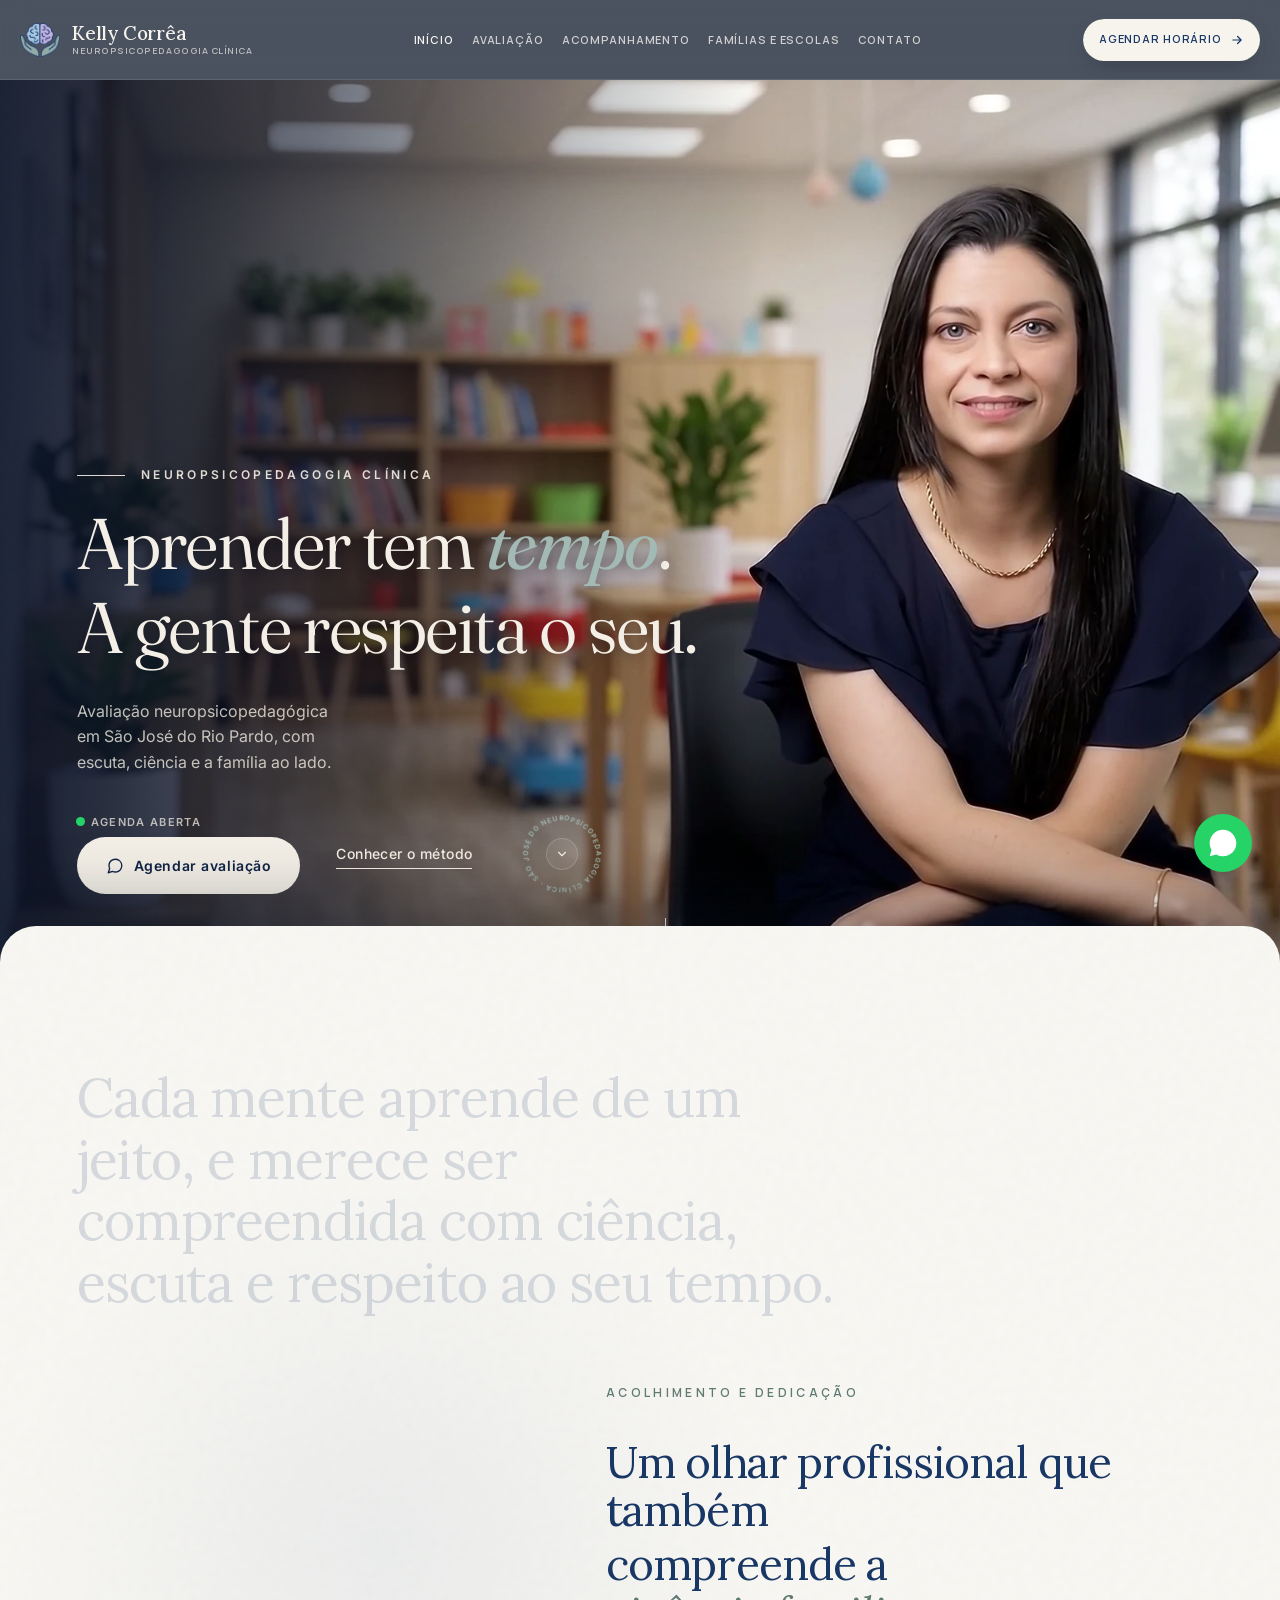
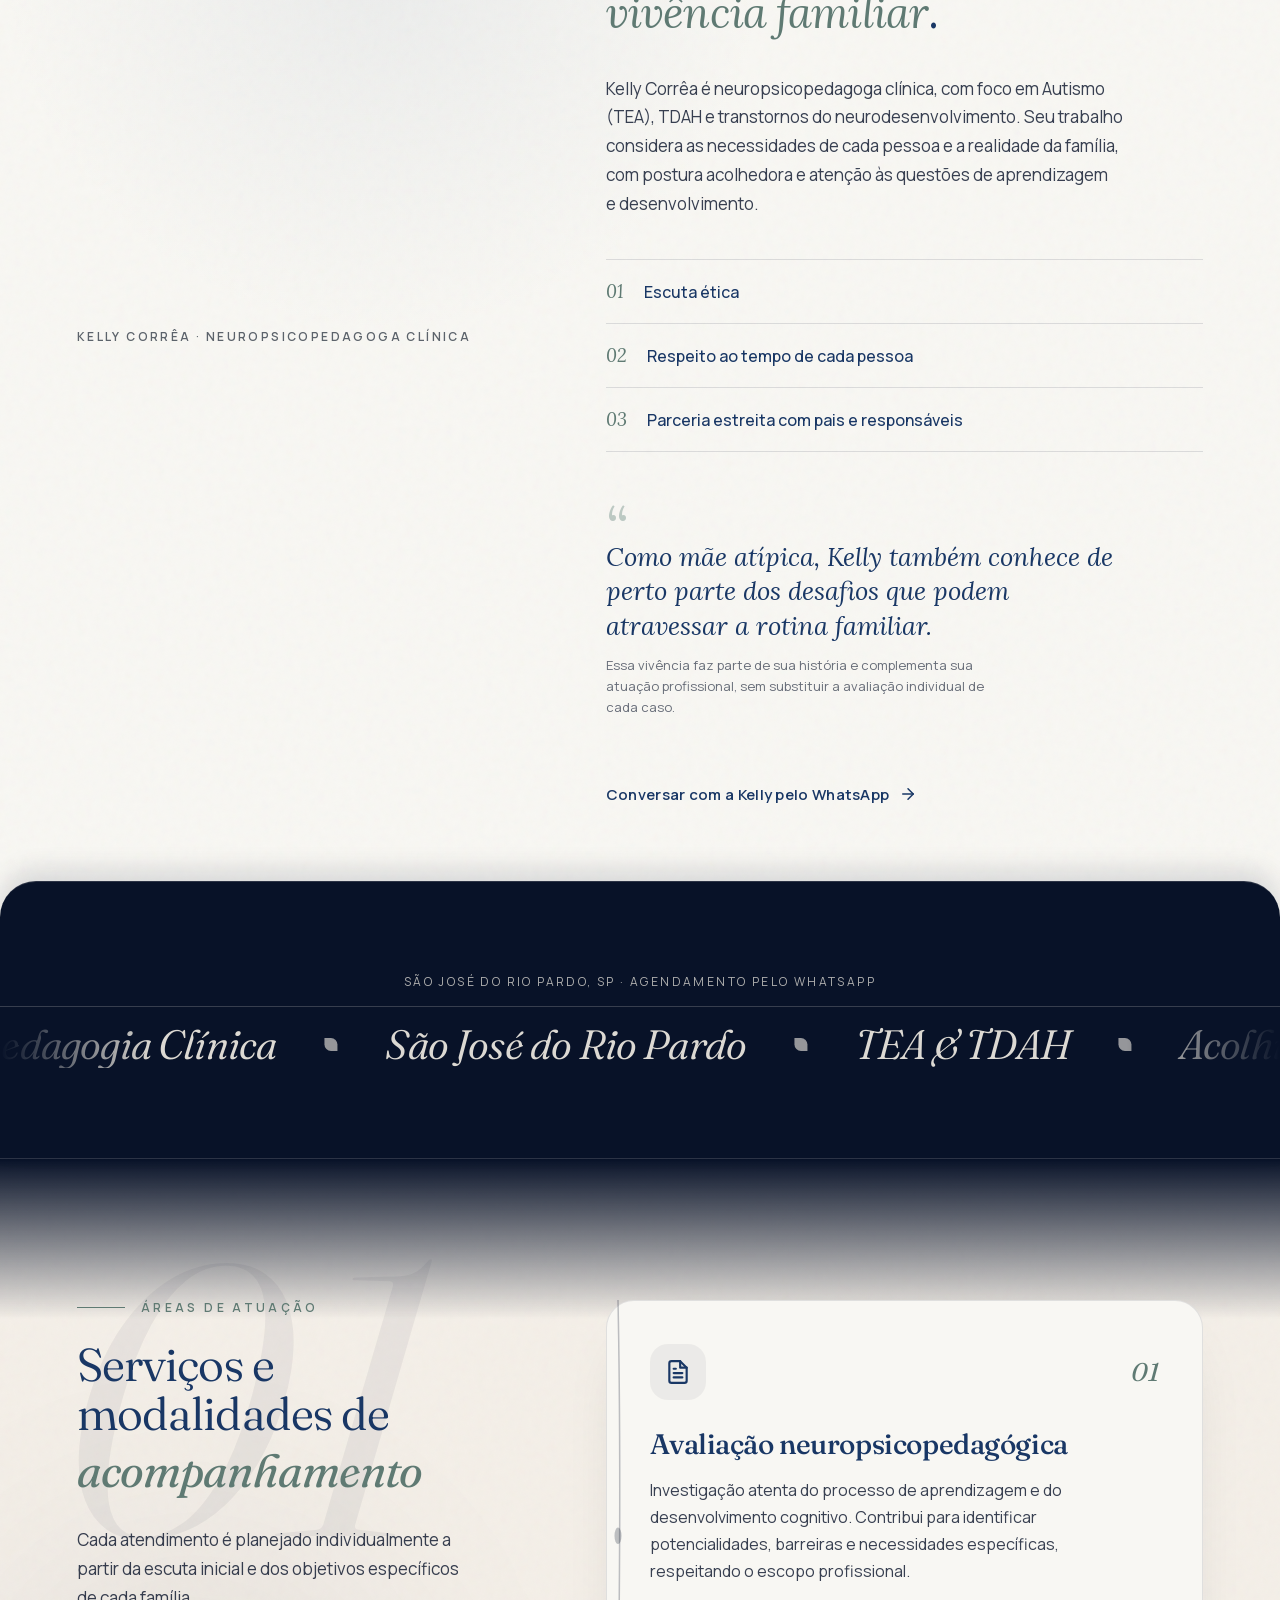
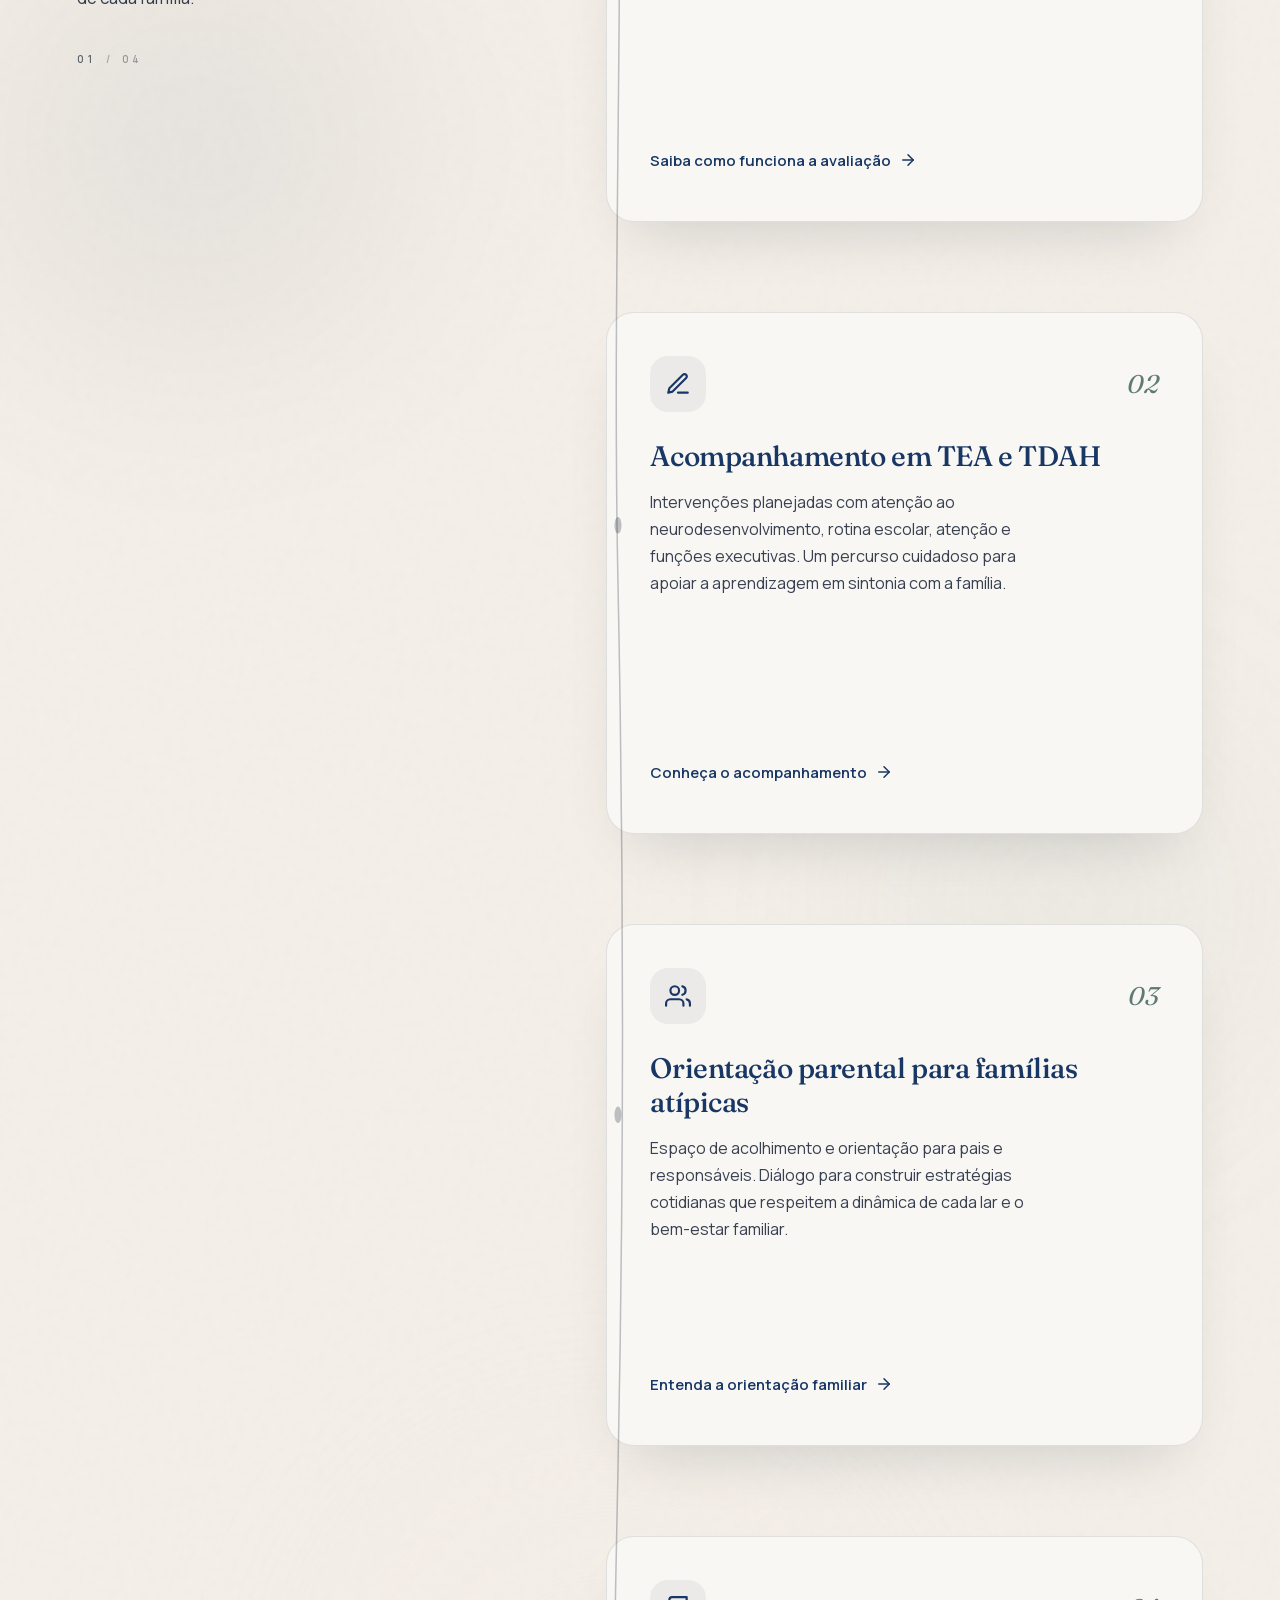
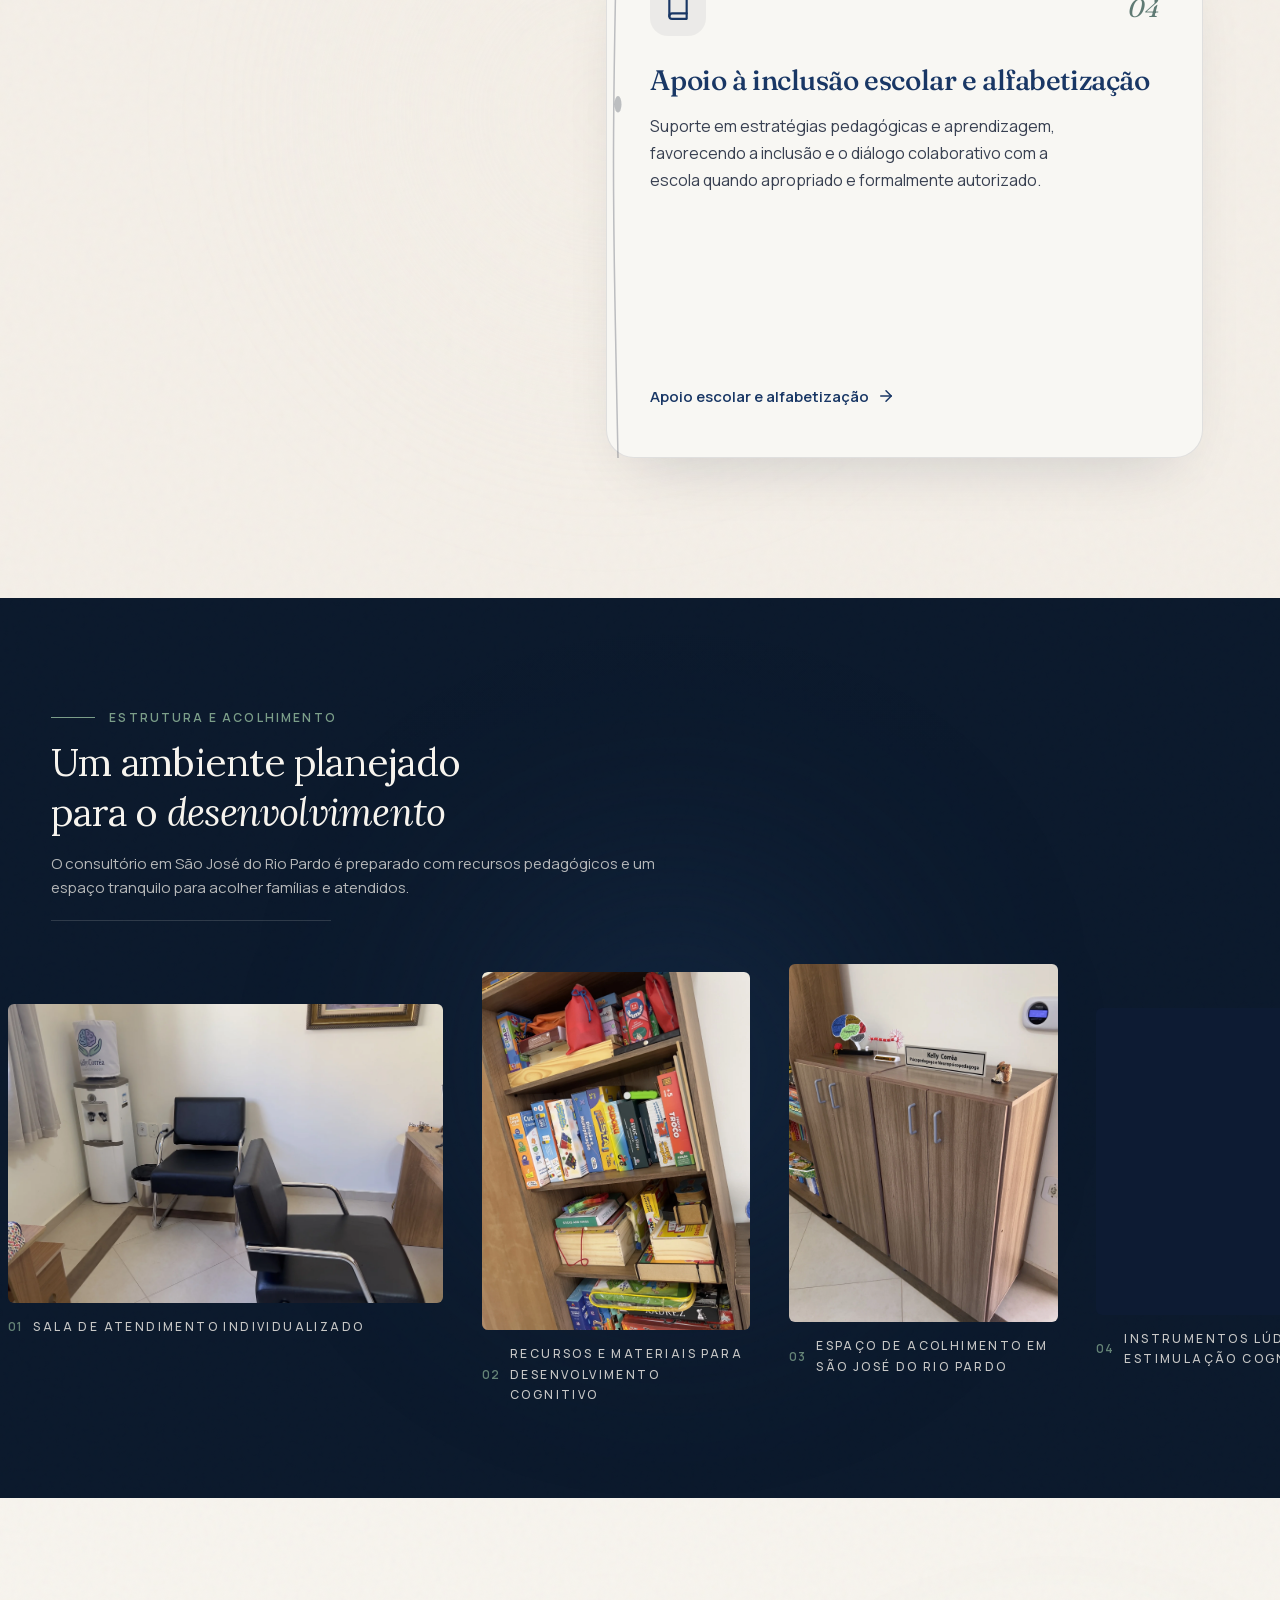
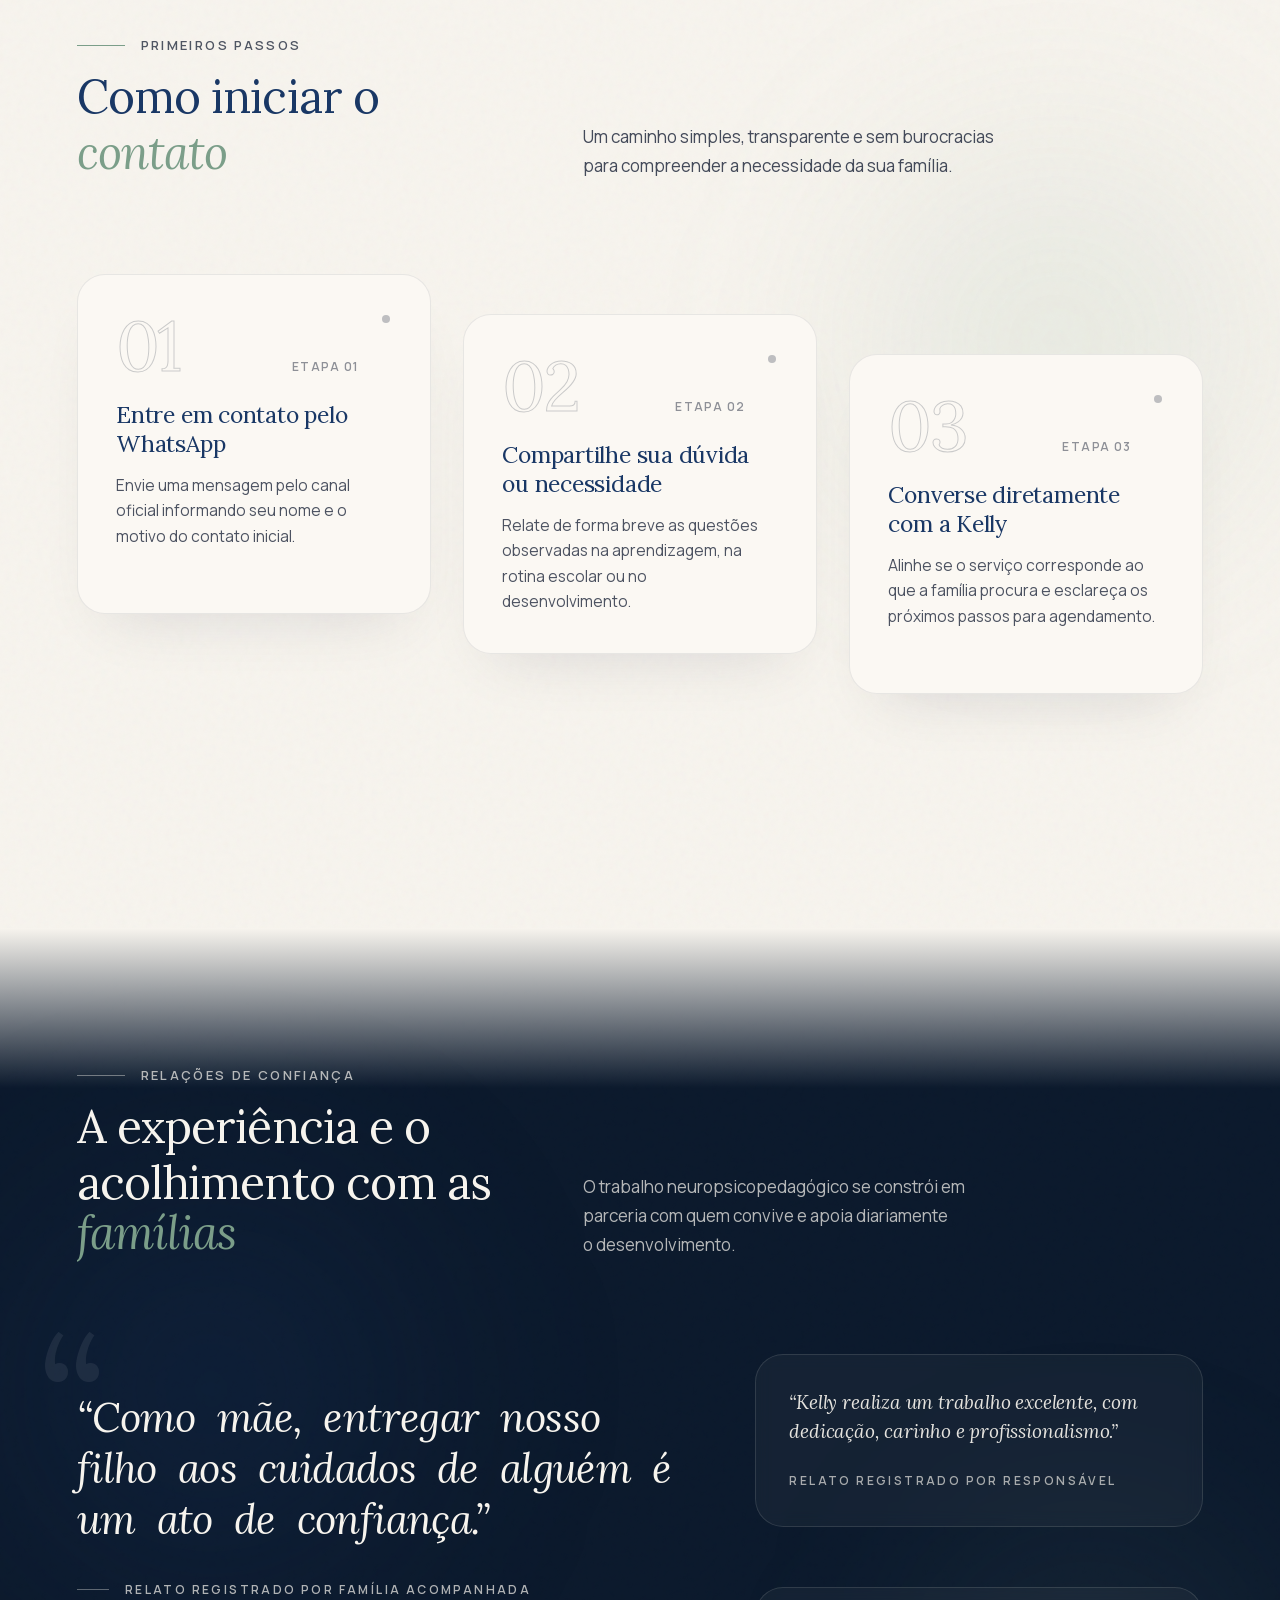
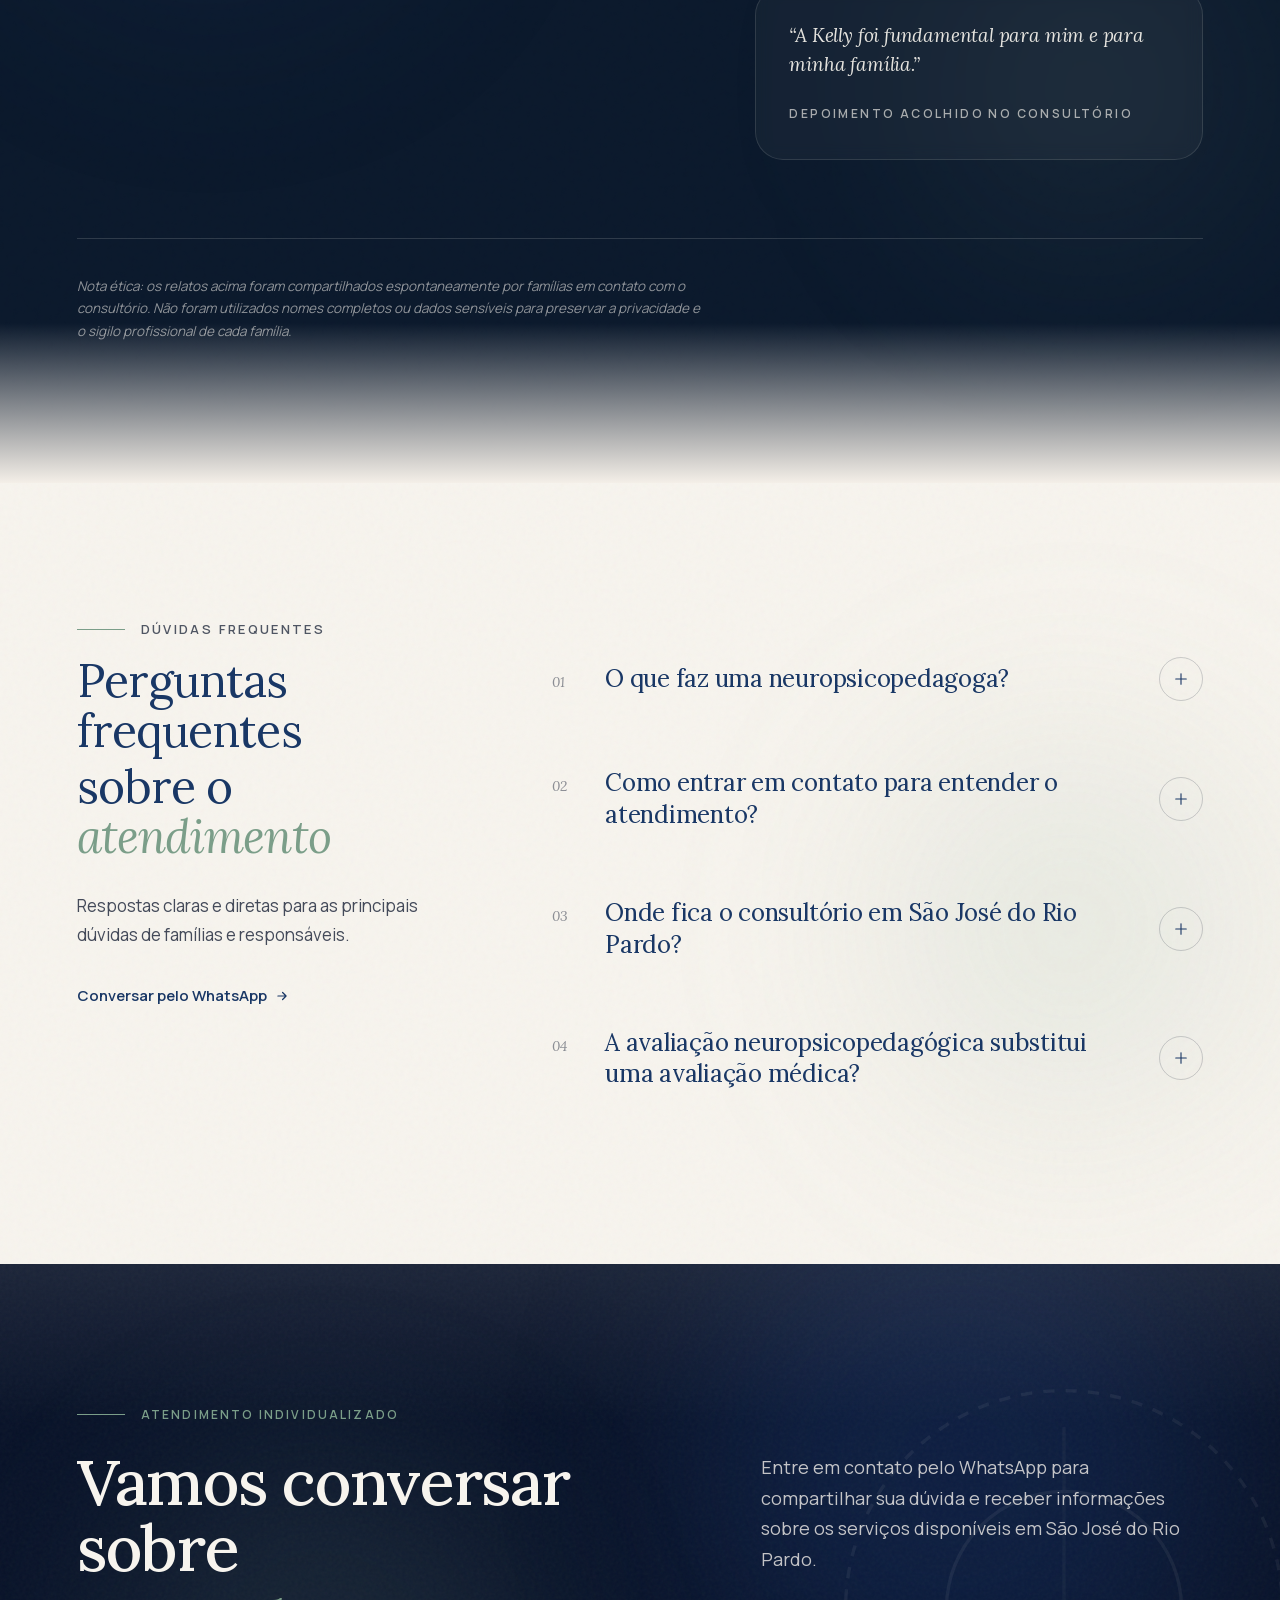
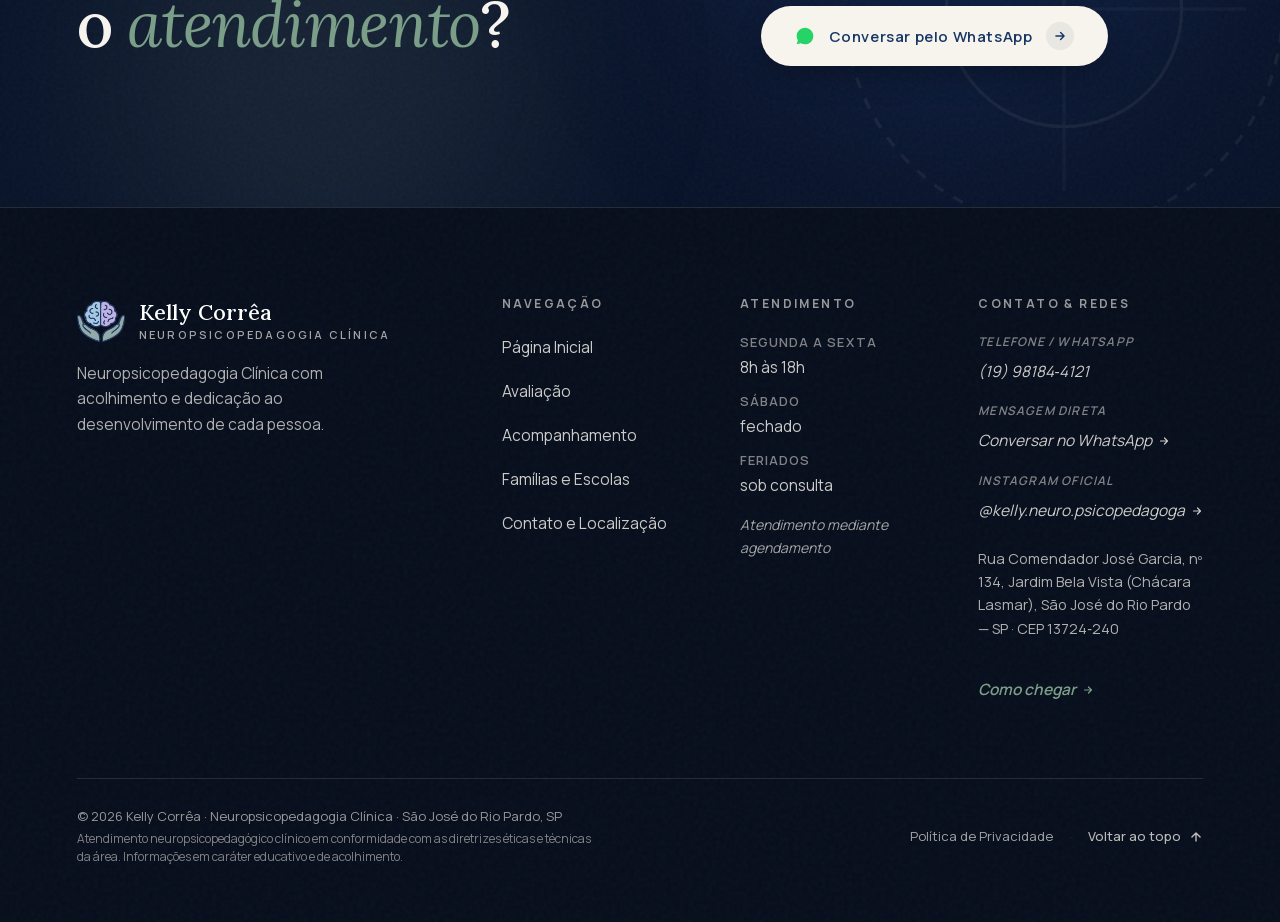
==== index.html @ 7585d7f5 "feat: site institucional de Kelly Correa - Neuropsicopedagogia Clinica" ====
<!DOCTYPE html>
<html lang="pt-BR">
<head>
  <meta charset="UTF-8">
  <meta name="viewport" content="width=device-width, initial-scale=1.0">
  
  <title>Neuropsicopedagoga em São José do Rio Pardo | Kelly Corrêa</title>
  <meta name="description" content="Conheça o atendimento neuropsicopedagógico de Kelly Corrêa em São José do Rio Pardo. Avaliação, acompanhamento, orientação familiar e suporte à aprendizagem.">
  <link rel="canonical" href="https://kellycorrea.com.br/">
  
  <!-- Open Graph / Redes Sociais -->
  <meta property="og:type" content="website">
  <meta property="og:locale" content="pt_BR">
  <meta property="og:site_name" content="Kelly Corrêa — Neuropsicopedagogia Clínica">
  <meta property="og:title" content="Neuropsicopedagoga em São José do Rio Pardo | Kelly Corrêa">
  <meta property="og:description" content="Atendimento neuropsicopedagógico individualizado, com atenção às necessidades relacionadas à aprendizagem e ao desenvolvimento em São José do Rio Pardo, SP.">
  <meta property="og:url" content="https://kellycorrea.com.br/">
  <meta property="og:image" content="https://kellycorrea.com.br/assets/img/profissionais/kelly-correa-terapeuta-retrato-1.webp">
  
  <!-- Twitter Card -->
  <meta name="twitter:card" content="summary_large_image">
  <meta name="twitter:title" content="Neuropsicopedagoga em São José do Rio Pardo | Kelly Corrêa">
  <meta name="twitter:description" content="Avaliação e acompanhamento neuropsicopedagógico individualizado em São José do Rio Pardo, SP.">
  <meta name="twitter:image" content="https://kellycorrea.com.br/assets/img/profissionais/kelly-correa-terapeuta-retrato-1.webp">

  <!-- Favicons Oficiais -->
  <link rel="icon" href="favicon.ico" sizes="any">
  <link rel="icon" type="image/png" sizes="32x32" href="assets/img/favicons/favicon-32x32.png">
  <link rel="icon" type="image/png" sizes="16x16" href="assets/img/favicons/favicon-16x16.png">
  <link rel="apple-touch-icon" sizes="180x180" href="assets/img/favicons/apple-touch-icon.png">
  <meta name="theme-color" content="#193765">

  <!-- Preload de Fontes Críticas -->
  <link rel="preload" href="assets/fonts/lora-500-normal-latin.woff2" as="font" type="font/woff2" crossorigin>
  <link rel="preload" href="assets/fonts/manrope-400-normal-latin.woff2" as="font" type="font/woff2" crossorigin>
  <link rel="preload" href="assets/fonts/manrope-600-normal-latin.woff2" as="font" type="font/woff2" crossorigin>
  <link rel="preconnect" href="https://fonts.googleapis.com">
  <link rel="preconnect" href="https://fonts.gstatic.com" crossorigin>
  <link rel="stylesheet" href="https://fonts.googleapis.com/css2?family=Fraunces:ital,opsz,wght@0,9..144,300..600;1,9..144,300..600&family=Instrument+Sans:wght@400;500;600;700&family=Inter:wght@300;400;500;600&display=swap">

  <!-- Folhas de Estilo -->
  <link rel="stylesheet" href="assets/css/fonts.css">
  <link rel="stylesheet" href="assets/css/main.css">

  <!-- Schema.org JSON-LD (Entidade Profissional & SEO Local Ético) -->
  <script type="application/ld+json">
  {
    "@context": "https://schema.org",
    "@type": "ProfessionalService",
    "@id": "https://kellycorrea.com.br/#organization",
    "name": "Kelly Corrêa — Neuropsicopedagoga",
    "alternateName": "Kelly Aparecida Pacheco Corrêa Paulino",
    "description": "Atendimento neuropsicopedagógico clínico individualizado em São José do Rio Pardo, SP. Avaliação neuropsicopedagógica, acompanhamento em TEA e TDAH, orientação parental e apoio à inclusão escolar.",
    "telephone": "+55-19-98184-4121",
    "url": "https://kellycorrea.com.br/",
    "logo": "https://kellycorrea.com.br/assets/img/logos/logo-kelly-correa-principal.png",
    "image": "https://kellycorrea.com.br/assets/img/profissionais/kelly-correa-terapeuta-retrato-1.webp",
    "address": {
      "@type": "PostalAddress",
      "streetAddress": "Rua Comendador José Garcia, nº 134, Jardim Bela Vista (Chácara Lasmar)",
      "addressLocality": "São José do Rio Pardo",
      "addressRegion": "SP",
      "postalCode": "13724-240",
      "addressCountry": "BR"
    },
    "hasMap": "https://maps.google.com/?q=Rua+Comendador+Jos%C3%A9+Garcia,+134,+Jardim+Bela+Vista,+S%C3%A3o+Jos%C3%A9+do+Rio+Pardo+-+SP",
    "geo": {
      "@type": "GeoCoordinates",
      "latitude": -21.5971,
      "longitude": -46.8928
    },
    "openingHoursSpecification": [
      {
        "@type": "OpeningHoursSpecification",
        "dayOfWeek": ["Monday", "Tuesday", "Wednesday", "Thursday", "Friday"],
        "opens": "08:00",
        "closes": "18:00"
      }
    ],
    "sameAs": [
      "https://www.instagram.com/kelly.neuro.psicopedagoga/"
    ],
    "priceRange": "$$"
  }
  </script>
</head>
<body>

  <!-- Link de Acessibilidade: Pular para Conteúdo -->
  <a href="#conteudo-principal" class="skip-link">Pular para o conteúdo principal</a>

  <!-- Cabeçalho Institucional (.site-header) — Editorial Magazine Navigation -->
  <header class="site-header" role="banner">
    <div class="nav-container">
      <!-- Marca: Símbolo a 44px + Nome e Especialidade em uma linha -->
      <a href="index.html" class="brand-link" aria-label="Kelly Corrêa — Neuropsicopedagoga (Página Inicial)">
        <img src="assets/img/logos/logo-kelly-correa-simbolo.webp" alt="Símbolo Kelly Corrêa Neuropsicopedagoga" class="brand-logo" width="44" height="37">
        <div class="brand-text">
          <span class="brand-name">Kelly Corrêa</span>
          <span class="brand-role">Neuropsicopedagogia Clínica</span>
        </div>
      </a>

      <!-- Menu de Navegação Centralizado -->
      <nav id="menu-navegacao" class="nav-menu" role="navigation" aria-label="Menu Principal">
        <a href="index.html" class="nav-link active" aria-current="page">Início</a>
        <a href="avaliacao-neuropsicopedagogica.html" class="nav-link">Avaliação</a>
        <a href="acompanhamento-neuropsicopedagogico.html" class="nav-link">Acompanhamento</a>
        <a href="orientacao-parental-inclusao-escolar.html" class="nav-link">Famílias e Escolas</a>
        <a href="orientacao-parental-inclusao-escolar.html#contato" class="nav-link">Contato</a>

        <!-- CTA Visível Dentro do Painel Mobile Full-Screen -->
        <a href="https://wa.me/5519981844121?text=Ol%C3%A1%2C%20Kelly!%20Gostaria%20de%20informa%C3%A7%C3%B5es%20sobre%20o%20atendimento%20neuropsicopedag%C3%B3gico." target="_blank" rel="noopener noreferrer" class="nav-cta nav-cta-mobile" aria-label="Agendar horário">
          <span>Agendar horário</span>
          <svg class="nav-cta-arrow" viewBox="0 0 20 20" fill="none" stroke="currentColor" stroke-width="1.75" width="14" height="14" aria-hidden="true">
            <path d="M4.167 10h11.666M10.833 5l5 5-5 5" stroke-linecap="round" stroke-linejoin="round"/>
          </svg>
        </a>
      </nav>

      <!-- CTA à Direita (Desktop): Botão Pílula Marfim com Shimmer Beam -->
      <div class="nav-cta-wrapper">
        <a href="https://wa.me/5519981844121?text=Ol%C3%A1%2C%20Kelly!%20Gostaria%20de%20informa%C3%A7%C3%B5es%20sobre%20o%20atendimento%20neuropsicopedag%C3%B3gico." target="_blank" rel="noopener noreferrer" class="nav-cta" data-magnetico data-cursor="WhatsApp" aria-label="Agendar horário">
          <span class="nav-cta-shimmer" aria-hidden="true"></span>
          <span class="nav-cta-label">Agendar horário</span>
          <svg class="nav-cta-arrow" viewBox="0 0 20 20" fill="none" stroke="currentColor" stroke-width="1.75" width="14" height="14" aria-hidden="true">
            <path d="M4.167 10h11.666M10.833 5l5 5-5 5" stroke-linecap="round" stroke-linejoin="round"/>
          </svg>
        </a>
      </div>

      <!-- Botão Hambúrguer para Mobile (< 1100px) -->
      <button class="mobile-menu-toggle" type="button" aria-expanded="false" aria-controls="menu-navegacao" aria-label="Abrir menu de navegação">
        <span class="hamburger-box">
          <span class="hamburger-line"></span>
          <span class="hamburger-line"></span>
          <span class="hamburger-line"></span>
        </span>
      </button>
    </div>
  </header>

  <main id="conteudo-principal">

    <!-- STAGE WRAPPER: CONTENÇÃO ESTRITA DE STACKING ENTRE FOLD 1 E FOLD 2 (STEP 2) -->
    <div class="stage">

    <!-- ==========================================================================
         SEÇÃO A: HERO EDITORIAL PREMIUM (REVISTA DE ALTO PADRÃO)
         Foco: Calma, confiante, espaçosa. Bloco único compacto no terço inferior-esquerdo.
         ========================================================================== -->
    <section class="hero" aria-label="Apresentação institucional">
      <!-- Mídia de Fundo: Vídeo Real da Kelly e Poster com fallback -->
      <div class="hero__media-wrapper" aria-hidden="true">
        <video class="hero__video hero-video" autoplay muted loop playsinline preload="metadata" poster="assets/videos/hero-video-poster.webp">
          <source src="assets/videos/hero-video-principal.mp4" type="video/mp4">
          Seu navegador não suporta reprodução de vídeo.
        </video>
        <img src="assets/videos/hero-video-poster.webp" alt="Kelly Corrêa no consultório em São José do Rio Pardo" class="hero__poster hero-poster" style="display:none;" width="1920" height="1080">
      </div>

      <!-- Gradiente Navy Escuro Longo e Suave Exclusivo na Esquerda (Step 4 & Bug 8) -->
      <div class="hero__gradient" aria-hidden="true"></div>
      <div class="hero__curtain-overlay" aria-hidden="true"></div>

      <!-- Textura Film-Grain Sutil (SVG noise puro, 0.035 opacidade, mix-blend-mode overlay) -->
      <div class="hero__grain" aria-hidden="true"></div>

      <!-- Container Único Compacto Ancorado no Terço Inferior-Esquerdo (Step 4 & Bug 2) -->
      <div class="hero__container">
        <div class="hero__block">
          <!-- 1. Eyebrow: Linha 48px + Texto 12px uppercase com Alto Contraste a 90% (Step 3 & Bug 4) -->
          <div class="hero__eyebrow-wrapper">
            <span class="hero__eyebrow-line" aria-hidden="true"></span>
            <span class="hero__eyebrow">Neuropsicopedagogia clínica</span>
          </div>

          <!-- 2. Headline Editorial em 2 Linhas (Fraunces 350) com Máscara e Acessibilidade (Step 2, 3, 5 & Bug 1) -->
          <h1 class="hero__headline" aria-label="Aprender tem tempo. A gente respeita o seu.">
            <span class="line-mask" aria-hidden="true">
              <span class="line-inner">Aprender tem <em class="hero__em">tempo</em>.</span>
            </span>
            <span class="line-mask" aria-hidden="true">
              <span class="line-inner">A gente respeita o seu.</span>
            </span>
          </h1>

          <!-- 3. Texto de Apoio sem Palavra Órfã (text-wrap: balance, max-width 34ch) (Step 2, 3 & Bug 3) -->
          <p class="hero__support">
            Avaliação neuropsicopedagógica em São José do Rio Pardo, com escuta, ciência e a família ao lado.
          </p>

          <!-- 4. Linha de Ações: CTAs + Selo Giratório à Direita (Step 2, 6, 7 & 8) -->
          <div class="hero__actions-row">
            <div class="hero__cta-wrapper">
              <!-- Tag Decorativa Discreta "Agenda aberta" -->
              <div class="hero__status-badge" aria-label="Agenda aberta">
                <span class="hero__status-pulse" aria-hidden="true"></span>
                <span>Agenda aberta</span>
              </div>

              <!-- CTA Primário (Único botão de destaque acima da dobra) -->
              <a href="https://wa.me/5519981844121?text=Ol%C3%A1%2C%20Kelly!%20Gostaria%20de%20informa%C3%A7%C3%B5es%20sobre%20o%20agendamento%20de%20avalia%C3%A7%C3%A3o." 
                 target="_blank" 
                 rel="noopener noreferrer" 
                 class="hero__btn-primary" 
                 aria-label="Agendar avaliação pelo WhatsApp">
                <span class="hero__btn-icon" aria-hidden="true">
                  <svg width="18" height="18" viewBox="0 0 24 24" fill="none" stroke="currentColor" stroke-width="1.8" stroke-linecap="round" stroke-linejoin="round">
                    <path d="M21 11.5a8.38 8.38 0 0 1-.9 3.8 8.5 8.5 0 0 1-7.6 4.7 8.38 8.38 0 0 1-3.8-.9L3 21l1.9-5.7a8.38 8.38 0 0 1-.9-3.8 8.5 8.5 0 0 1 4.7-7.6 8.38 8.38 0 0 1 3.8-.9h.5a8.48 8.48 0 0 1 8 8v.5z"></path>
                  </svg>
                </span>
                <span class="hero__btn-label">Agendar avaliação</span>
              </a>
            </div>

            <!-- CTA Secundário: Link com Sublinhado Animado -->
            <a href="#servicos" class="hero__link-secondary">
              <span>Conhecer o método</span>
              <span class="hero__link-underline" aria-hidden="true"></span>
            </a>

            <!-- Selo Giratório Posicionado à Direita do CTA com Chevron para Baixo (Step 6 & Bug 6) -->
            <a href="#sobre" class="hero__seal" id="heroSeal" aria-label="Rolar para a próxima seção" data-cursor="Rolar" data-magnetico>
              <svg viewBox="0 0 120 120" class="hero__seal-svg" aria-hidden="true">
                <defs>
                  <path id="hero-seal-path" d="M60,60 m-44,0 a44,44 0 1,1 88,0 a44,44 0 1,1 -88,0"/>
                </defs>
                <text class="hero__seal-text">
                  <textPath href="#hero-seal-path" startOffset="0%">
                    Neuropsicopedagogia clínica · São José do Rio Pardo ·
                  </textPath>
                </text>
              </svg>
              <div class="hero__seal-center" aria-hidden="true">
                <!-- Chevron para baixo -->
                <svg width="14" height="14" viewBox="0 0 24 24" fill="none" stroke="currentColor" stroke-width="2" stroke-linecap="round" stroke-linejoin="round" class="hero__seal-chevron">
                  <path d="M6 9l6 6 6-6"/>
                </svg>
              </div>
            </a>
          </div>
        </div>
      </div>

      <!-- Barra Inferior: Indicador de Rolagem Discreto (Step 5) -->
      <aside class="hero__bottom-bar" aria-label="Rolar para explorar">
        <div class="hero__bottom-item hero__bottom-item--scroll">
          <span class="hero__scroll-label">Role</span>
          <div class="hero__scroll-track" aria-hidden="true">
            <span class="hero__scroll-dot"></span>
          </div>
        </div>
      </aside>
    </section>

    <!-- ==========================================================================
         SEGUNDA DOBRA RECONSTRUÍDA: MANIFESTO & APRESENTAÇÃO EDITORIAL
         ========================================================================== -->
    <section class="second-fold" id="sobre" aria-label="Apresentação e manifesto institucional">
      <!-- Halo radial suave atrás da foto e textura film-grain (Step 5) -->
      <div class="second-fold__halo" aria-hidden="true"></div>
      <div class="second-fold__grain" aria-hidden="true"></div>

      <!-- PARTE A: MANIFESTO EDITORIAL (SCROLL-FILL) -->
      <div class="second-fold__manifesto">
        <div class="second-fold__container">
          <p class="manifesto__text" aria-label="Cada mente aprende de um jeito, e merece ser compreendida com ciência, escuta e respeito ao seu tempo.">
            <span class="manifesto__word">Cada</span>
            <span class="manifesto__word">mente</span>
            <span class="manifesto__word">aprende</span>
            <span class="manifesto__word">de</span>
            <span class="manifesto__word">um</span>
            <span class="manifesto__word">jeito,</span>
            <span class="manifesto__word">e</span>
            <span class="manifesto__word">merece</span>
            <span class="manifesto__word">ser</span>
            <span class="manifesto__word">compreendida</span>
            <span class="manifesto__word">com</span>
            <span class="manifesto__word">ciência,</span>
            <span class="manifesto__word">escuta</span>
            <span class="manifesto__word">e</span>
            <span class="manifesto__word">respeito</span>
            <span class="manifesto__word">ao</span>
            <span class="manifesto__word">seu</span>
            <span class="manifesto__word">tempo.</span>
          </p>
        </div>
      </div>

      <!-- PARTE B: GRID EDITORIAL (5fr / 7fr) -->
      <div class="second-fold__content">
        <div class="second-fold__container second-fold__grid">
          
          <!-- COLUNA ESQUERDA: FOTO EDITORIAL STICKY (SEM CARD / SEM SOMBRA) -->
          <div class="second-fold__col-photo">
            <div class="profile-photo-wrapper">
              <div class="profile-photo-reveal">
                <img src="assets/img/profissionais/kelly-correa-terapeuta-retrato-1.webp" 
                     alt="Kelly Corrêa, neuropsicopedagoga clínica no consultório em São José do Rio Pardo" 
                     class="profile-photo-img" 
                     width="1280" 
                     height="1920" 
                     loading="eager"
                     decoding="async">
                <div class="profile-photo-highlight" aria-hidden="true"></div>
              </div>
              <p class="profile-photo-caption">
                Kelly Corrêa · Neuropsicopedagoga clínica
              </p>
            </div>
          </div>

          <!-- COLUNA DIREITA: CONTEÚDO EDITORIAL EM RITMO ESTRITO -->
          <div class="second-fold__col-text">
            
            <!-- 1. Eyebrow com máscara sem corte (Bug #1) -->
            <div class="line-mask sobre__eyebrow-mask">
              <span class="eyebrow sobre__eyebrow">Acolhimento e dedicação</span>
            </div>

            <!-- 2. Headline editorial em 2 linhas com máscara real e fallback (Bug #2) -->
            <h2 class="sobre__headline" aria-label="Um olhar profissional que também compreende a vivência familiar.">
              <span class="line-mask">
                <span class="line-inner">Um olhar profissional que também</span>
              </span>
              <span class="line-mask">
                <span class="line-inner">compreende a <em class="sobre__em">vivência familiar</em>.</span>
              </span>
            </h2>

            <!-- 3. Lead refinado (17-18px, max 52ch, texto equilibrado) (Bug #4) -->
            <p class="sobre__lead">
              Kelly Corrêa é neuropsicopedagoga clínica, com foco em Autismo (TEA), TDAH e transtornos do neurodesenvolvimento. Seu trabalho considera as necessidades de cada pessoa e a realidade da família, com postura acolhedora e atenção às questões de aprendizagem e desenvolvimento.
            </p>

            <!-- 4. Micro itens com divisores de 1px a 12% (Step 4 & 6) -->
            <div class="sobre__micro-list" role="list">
              <div class="sobre__micro-item" role="listitem">
                <div class="sobre__micro-divider" aria-hidden="true"></div>
                <div class="sobre__micro-content">
                  <span class="sobre__micro-num">01</span>
                  <span class="sobre__micro-label">Escuta ética</span>
                </div>
              </div>

              <div class="sobre__micro-item" role="listitem">
                <div class="sobre__micro-divider" aria-hidden="true"></div>
                <div class="sobre__micro-content">
                  <span class="sobre__micro-num">02</span>
                  <span class="sobre__micro-label">Respeito ao tempo de cada pessoa</span>
                </div>
              </div>

              <div class="sobre__micro-item" role="listitem">
                <div class="sobre__micro-divider" aria-hidden="true"></div>
                <div class="sobre__micro-content">
                  <span class="sobre__micro-num">03</span>
                  <span class="sobre__micro-label">Parceria estreita com pais e responsáveis</span>
                </div>
              </div>
              <div class="sobre__micro-divider" aria-hidden="true"></div>
            </div>

            <!-- 5. Quote editorial elegante (sem box, sem bordas pesadas) (Step 4 & 8) -->
            <blockquote class="sobre__quote">
              <span class="sobre__quote-mark" aria-hidden="true">&ldquo;</span>
              <p class="sobre__quote-text">
                Como mãe atípica, Kelly também conhece de perto parte dos desafios que podem atravessar a rotina familiar.
              </p>
              <footer class="sobre__quote-note">
                Essa vivência faz parte de sua história e complementa sua atuação profissional, sem substituir a avaliação individual de cada caso.
              </footer>
            </blockquote>

            <!-- 6. CTA em formato de link editorial elegante com seta e sublinhado animado -->
            <div class="sobre__cta-wrapper">
              <a href="https://wa.me/5519981844121?text=Ol%C3%A1%2C%20Kelly!%20Gostaria%20de%20conversar%20sobre%20o%20atendimento." 
                 target="_blank" 
                 rel="noopener noreferrer" 
                 class="sobre__cta-link"
                 aria-label="Conversar com a Kelly pelo WhatsApp">
                <span class="sobre__cta-label">Conversar com a Kelly pelo WhatsApp</span>
                <span class="sobre__cta-arrow" aria-hidden="true">
                  <svg width="18" height="18" viewBox="0 0 24 24" fill="none" stroke="currentColor" stroke-width="2" stroke-linecap="round" stroke-linejoin="round">
                    <line x1="5" y1="12" x2="19" y2="12"></line>
                    <polyline points="12 5 19 12 12 19"></polyline>
                  </svg>
                </span>
                <span class="sobre__cta-underline" aria-hidden="true"></span>
              </a>
            </div>

          </div>
        </div>
      </div>
    </section>
    </div> <!-- /.stage (Contenção estrita de stacking e contenção de pin/sticky - Step 2) -->

    <!-- ==========================================================================
         FAIXA DE ESPECIALIDADES — PONTE EDITORIAL ENTRE FOLD 2 E FOLD 3 (STEP 5)
         ========================================================================== -->
    <section class="faixa" aria-label="Especialidades">
      <div class="faixa__top-label">
        <span>São José do Rio Pardo, SP · Agendamento pelo WhatsApp</span>
      </div>
      <!-- STEP 3: DIVISOR 1PX ANIMADO (ENTRADA SCALEX 0 -> 1 EM 1.2S) -->
      <div class="faixa__divider" aria-hidden="true"></div>
      <div class="faixa__marquee" aria-hidden="true">
        <div class="faixa__marquee-track" data-faixa-marquee>
          <div class="faixa__marquee-group">
            <span>Neuropsicopedagogia Clínica</span><i class="faixa__marquee-leaf"></i>
            <span>São José do Rio Pardo</span><i class="faixa__marquee-leaf"></i>
            <span>TEA &amp; TDAH</span><i class="faixa__marquee-leaf"></i>
            <span>Acolhimento Familiar</span><i class="faixa__marquee-leaf"></i>
            <span>Desenvolvimento e Aprendizagem</span><i class="faixa__marquee-leaf"></i>
            <span>Inclusão Escolar</span><i class="faixa__marquee-leaf"></i>
            <span>Cuidado Técnico e Humano</span><i class="faixa__marquee-leaf"></i>
          </div>
          <div class="faixa__marquee-group" aria-hidden="true">
            <span>Neuropsicopedagogia Clínica</span><i class="faixa__marquee-leaf"></i>
            <span>São José do Rio Pardo</span><i class="faixa__marquee-leaf"></i>
            <span>TEA &amp; TDAH</span><i class="faixa__marquee-leaf"></i>
            <span>Acolhimento Familiar</span><i class="faixa__marquee-leaf"></i>
            <span>Desenvolvimento e Aprendizagem</span><i class="faixa__marquee-leaf"></i>
            <span>Inclusão Escolar</span><i class="faixa__marquee-leaf"></i>
            <span>Cuidado Técnico e Humano</span><i class="faixa__marquee-leaf"></i>
          </div>
        </div>
      </div>
    </section>

    <!-- FOLD 3: SERVIÇOS E MODALIDADES (to be built next - Step 6) -->
    <section id="fold-3" hidden></section>

    <!-- ==========================================================================
         SEÇÃO D / QUARTA DOBRA: ÁREAS DE ATUAÇÃO (EDITORIAL SPLIT & STACKING CARDS)
         ========================================================================== -->
    <section class="servicos" id="servicos" aria-label="Áreas de atuação e serviços">
      <!-- 1. Soft top blend from dark marquee into living aurora (Step 3) -->
      <div class="servicos__top-blend" aria-hidden="true"></div>

      <!-- 2. Living Aurora Background (Step 3) -->
      <div class="servicos__aurora" aria-hidden="true">
        <div class="servicos__blob servicos__blob--navy"></div>
        <div class="servicos__blob servicos__blob--sage"></div>
        <div class="servicos__blob servicos__blob--ivory"></div>
      </div>

      <!-- 3. Film Grain Overlay (Step 3) -->
      <div class="servicos__grain" aria-hidden="true"></div>

      <!-- 4. Main Editorial Split Container (Step 2) -->
      <div class="servicos__container">
        <div class="servicos__grid">
          
          <!-- COLUNA ESQUERDA (STICKY TOP 120PX, PROGRESS COUNTER & GHOST NUMERAL) -->
          <div class="servicos__col-left">
            <!-- Ghost Numeral behind heading (Step 2) -->
            <div class="servicos__ghost-num" aria-hidden="true">
              <div class="servicos__ghost-track" data-ghost-track>
                <span>01</span>
                <span>02</span>
                <span>03</span>
                <span>04</span>
              </div>
            </div>

            <!-- Sticky Content -->
            <div class="servicos__sticky-content">
              <!-- Eyebrow with 48px line (Step 2 & 7) -->
              <div class="servicos__eyebrow-wrapper">
                <span class="servicos__eyebrow-line" aria-hidden="true"></span>
                <span class="servicos__eyebrow">Áreas de Atuação</span>
              </div>

              <!-- H2 Editorial (Step 2 & 7) -->
              <h2 class="servicos__headline" aria-label="Serviços e modalidades de acompanhamento">
                <span class="line-mask">
                  <span class="line-inner">Serviços e modalidades de</span>
                </span>
                <span class="line-mask">
                  <span class="line-inner"><em class="servicos__em">acompanhamento</em></span>
                </span>
              </h2>

              <!-- Intro Paragraph (Step 2 & 7) -->
              <p class="servicos__intro">
                Cada atendimento é planejado individualmente a partir da escuta inicial e dos objetivos específicos de cada família.
              </p>

              <!-- Progress Counter (Step 2 & 4) -->
              <div class="servicos__counter" aria-label="Progresso dos serviços: 01 de 04">
                <div class="servicos__counter-curr">
                  <div class="servicos__counter-track" data-counter-track>
                    <span>01</span>
                    <span>02</span>
                    <span>03</span>
                    <span>04</span>
                  </div>
                </div>
                <span class="servicos__counter-sep">/</span>
                <span class="servicos__counter-total">04</span>
              </div>
            </div>
          </div>

          <!-- COLUNA DIREITA (STACKING CARDS & NEURAL THREAD) -->
          <div class="servicos__col-right">
            
            <!-- Neural Thread (Step 5 - Desktop only) -->
            <div class="servicos__thread-wrapper" aria-hidden="true">
              <svg class="servicos__thread-svg" viewBox="0 0 24 1000" preserveAspectRatio="none">
                <path class="servicos__thread-path" d="M12 0 C18 125, 6 250, 12 375 S18 625, 12 750 S6 875, 12 1000" fill="none" stroke="rgba(8, 18, 40, 0.25)" stroke-width="1.5" />
                <g class="servicos__thread-node" data-node="0" transform="translate(12, 100)">
                  <circle class="node-ring" r="6" fill="none" stroke="var(--color-sage-dark)" opacity="0" />
                  <circle class="node-core" r="3.5" fill="rgba(8, 18, 40, 0.25)" />
                </g>
                <g class="servicos__thread-node" data-node="1" transform="translate(12, 350)">
                  <circle class="node-ring" r="6" fill="none" stroke="var(--color-sage-dark)" opacity="0" />
                  <circle class="node-core" r="3.5" fill="rgba(8, 18, 40, 0.25)" />
                </g>
                <g class="servicos__thread-node" data-node="2" transform="translate(12, 600)">
                  <circle class="node-ring" r="6" fill="none" stroke="var(--color-sage-dark)" opacity="0" />
                  <circle class="node-core" r="3.5" fill="rgba(8, 18, 40, 0.25)" />
                </g>
                <g class="servicos__thread-node" data-node="3" transform="translate(12, 850)">
                  <circle class="node-ring" r="6" fill="none" stroke="var(--color-sage-dark)" opacity="0" />
                  <circle class="node-core" r="3.5" fill="rgba(8, 18, 40, 0.25)" />
                </g>
              </svg>
            </div>

            <!-- Stacking Cards Container -->
            <div class="servicos__cards-list">
              
              <!-- Card 1 -->
              <article class="servicos__card" style="--i: 0;" data-card-index="0">
                <div class="servicos__card-overlay" aria-hidden="true"></div>
                <div class="servicos__card-spotlight" aria-hidden="true"></div>
                <div class="servicos__card-inner">
                  <div class="servicos__card-top">
                    <div class="servicos__card-icon-wrap" aria-hidden="true">
                      <svg width="26" height="26" viewBox="0 0 24 24" fill="none" stroke="currentColor" stroke-width="2" stroke-linecap="round" stroke-linejoin="round"><path d="M14 2H6a2 2 0 0 0-2 2v16a2 2 0 0 0 2 2h12a2 2 0 0 0 2-2V8z"></path><polyline points="14 2 14 8 20 8"></polyline><line x1="16" y1="13" x2="8" y2="13"></line><line x1="16" y1="17" x2="8" y2="17"></line><polyline points="10 9 9 9 8 9"></polyline></svg>
                    </div>
                    <span class="servicos__card-num">01</span>
                  </div>
                  <h3 class="servicos__card-title">Avaliação neuropsicopedagógica</h3>
                  <p class="servicos__card-text">
                    Investigação atenta do processo de aprendizagem e do desenvolvimento cognitivo. Contribui para identificar potencialidades, barreiras e necessidades específicas, respeitando o escopo profissional.
                  </p>
                  <div class="servicos__card-action">
                    <a href="avaliacao-neuropsicopedagogica.html" class="servicos__card-link" aria-label="Saiba como funciona a avaliação neuropsicopedagógica">
                      <span class="servicos__card-link-label">Saiba como funciona a avaliação</span>
                      <span class="servicos__card-arrow" aria-hidden="true">
                        <svg width="18" height="18" viewBox="0 0 24 24" fill="none" stroke="currentColor" stroke-width="2" stroke-linecap="round" stroke-linejoin="round"><line x1="5" y1="12" x2="19" y2="12"></line><polyline points="12 5 19 12 12 19"></polyline></svg>
                      </span>
                      <span class="servicos__card-underline" aria-hidden="true"></span>
                    </a>
                  </div>
                </div>
              </article>

              <!-- Card 2 -->
              <article class="servicos__card" style="--i: 1;" data-card-index="1">
                <div class="servicos__card-overlay" aria-hidden="true"></div>
                <div class="servicos__card-spotlight" aria-hidden="true"></div>
                <div class="servicos__card-inner">
                  <div class="servicos__card-top">
                    <div class="servicos__card-icon-wrap" aria-hidden="true">
                      <svg width="26" height="26" viewBox="0 0 24 24" fill="none" stroke="currentColor" stroke-width="2" stroke-linecap="round" stroke-linejoin="round"><path d="M12 20h9"></path><path d="M16.5 3.5a2.121 2.121 0 0 1 3 3L7 19l-4 1 1-4L16.5 3.5z"></path></svg>
                    </div>
                    <span class="servicos__card-num">02</span>
                  </div>
                  <h3 class="servicos__card-title">Acompanhamento em TEA e TDAH</h3>
                  <p class="servicos__card-text">
                    Intervenções planejadas com atenção ao neurodesenvolvimento, rotina escolar, atenção e funções executivas. Um percurso cuidadoso para apoiar a aprendizagem em sintonia com a família.
                  </p>
                  <div class="servicos__card-action">
                    <a href="acompanhamento-neuropsicopedagogico.html" class="servicos__card-link" aria-label="Conheça o acompanhamento em TEA e TDAH">
                      <span class="servicos__card-link-label">Conheça o acompanhamento</span>
                      <span class="servicos__card-arrow" aria-hidden="true">
                        <svg width="18" height="18" viewBox="0 0 24 24" fill="none" stroke="currentColor" stroke-width="2" stroke-linecap="round" stroke-linejoin="round"><line x1="5" y1="12" x2="19" y2="12"></line><polyline points="12 5 19 12 12 19"></polyline></svg>
                      </span>
                      <span class="servicos__card-underline" aria-hidden="true"></span>
                    </a>
                  </div>
                </div>
              </article>

              <!-- Card 3 -->
              <article class="servicos__card" style="--i: 2;" data-card-index="2">
                <div class="servicos__card-overlay" aria-hidden="true"></div>
                <div class="servicos__card-spotlight" aria-hidden="true"></div>
                <div class="servicos__card-inner">
                  <div class="servicos__card-top">
                    <div class="servicos__card-icon-wrap" aria-hidden="true">
                      <svg width="26" height="26" viewBox="0 0 24 24" fill="none" stroke="currentColor" stroke-width="2" stroke-linecap="round" stroke-linejoin="round"><path d="M17 21v-2a4 4 0 0 0-4-4H5a4 4 0 0 0-4 4v2"></path><circle cx="9" cy="7" r="4"></circle><path d="M23 21v-2a4 4 0 0 0-3-3.87"></path><path d="M16 3.13a4 4 0 0 1 0 7.75"></path></svg>
                    </div>
                    <span class="servicos__card-num">03</span>
                  </div>
                  <h3 class="servicos__card-title">Orientação parental para famílias atípicas</h3>
                  <p class="servicos__card-text">
                    Espaço de acolhimento e orientação para pais e responsáveis. Diálogo para construir estratégias cotidianas que respeitem a dinâmica de cada lar e o bem-estar familiar.
                  </p>
                  <div class="servicos__card-action">
                    <a href="orientacao-parental-inclusao-escolar.html" class="servicos__card-link" aria-label="Entenda a orientação familiar para famílias atípicas">
                      <span class="servicos__card-link-label">Entenda a orientação familiar</span>
                      <span class="servicos__card-arrow" aria-hidden="true">
                        <svg width="18" height="18" viewBox="0 0 24 24" fill="none" stroke="currentColor" stroke-width="2" stroke-linecap="round" stroke-linejoin="round"><line x1="5" y1="12" x2="19" y2="12"></line><polyline points="12 5 19 12 12 19"></polyline></svg>
                      </span>
                      <span class="servicos__card-underline" aria-hidden="true"></span>
                    </a>
                  </div>
                </div>
              </article>

              <!-- Card 4 -->
              <article class="servicos__card" style="--i: 3;" data-card-index="3">
                <div class="servicos__card-overlay" aria-hidden="true"></div>
                <div class="servicos__card-spotlight" aria-hidden="true"></div>
                <div class="servicos__card-inner">
                  <div class="servicos__card-top">
                    <div class="servicos__card-icon-wrap" aria-hidden="true">
                      <svg width="26" height="26" viewBox="0 0 24 24" fill="none" stroke="currentColor" stroke-width="2" stroke-linecap="round" stroke-linejoin="round"><path d="M4 19.5A2.5 2.5 0 0 1 6.5 17H20"></path><path d="M6.5 2H20v20H6.5A2.5 2.5 0 0 1 4 19.5v-15A2.5 2.5 0 0 1 6.5 2z"></path></svg>
                    </div>
                    <span class="servicos__card-num">04</span>
                  </div>
                  <h3 class="servicos__card-title">Apoio à inclusão escolar e alfabetização</h3>
                  <p class="servicos__card-text">
                    Suporte em estratégias pedagógicas e aprendizagem, favorecendo a inclusão e o diálogo colaborativo com a escola quando apropriado e formalmente autorizado.
                  </p>
                  <div class="servicos__card-action">
                    <a href="orientacao-parental-inclusao-escolar.html" class="servicos__card-link" aria-label="Saiba mais sobre apoio escolar e alfabetização">
                      <span class="servicos__card-link-label">Apoio escolar e alfabetização</span>
                      <span class="servicos__card-arrow" aria-hidden="true">
                        <svg width="18" height="18" viewBox="0 0 24 24" fill="none" stroke="currentColor" stroke-width="2" stroke-linecap="round" stroke-linejoin="round"><line x1="5" y1="12" x2="19" y2="12"></line><polyline points="12 5 19 12 12 19"></polyline></svg>
                      </span>
                      <span class="servicos__card-underline" aria-hidden="true"></span>
                    </a>
                  </div>
                </div>
              </article>

            </div>
          </div>

        </div>
      </div>
    </section>

    <!-- SEÇÃO E: O AMBIENTE DO CONSULTÓRIO (FOTOS REAIS DE SÃO JOSÉ DO RIO PARDO) -->
    <section class="galeria" id="consultorio" aria-label="Estrutura e Acolhimento">
      <!-- Fundo Atmosférico Editorial -->
      <div class="galeria__top-blend" aria-hidden="true"></div>
      <div class="galeria__aurora" aria-hidden="true">
        <div class="galeria__blob"></div>
      </div>
      <div class="galeria__grain" aria-hidden="true"></div>

      <div class="galeria__container">
        <!-- Cabeçalho Editorial com Máscaras Tipográficas -->
        <header class="galeria__header">
          <div class="galeria__eyebrow-wrap">
            <span class="galeria__eyebrow-line" aria-hidden="true"></span>
            <span class="galeria__eyebrow">ESTRUTURA E ACOLHIMENTO</span>
          </div>
          <h2 class="galeria__headline">
            <span class="galeria__line-mask"><span class="galeria__line-inner">Um ambiente planejado</span></span>
            <span class="galeria__line-mask"><span class="galeria__line-inner">para o <em class="galeria__em">desenvolvimento</em></span></span>
          </h2>
          <p class="galeria__intro">
            O consultório em São José do Rio Pardo é preparado com recursos pedagógicos e um espaço tranquilo para acolher famílias e atendidos.
          </p>

          <!-- Barra de Progresso Scrubbed (1px) -->
          <div class="galeria__progress" aria-hidden="true">
            <div class="galeria__progress-bar"></div>
          </div>
        </header>

        <!-- Track Horizontal Editorial Pinada no Desktop -->
        <div class="galeria__viewport">
          <div class="galeria__track" data-galeria-track>
            <!-- Foto 1: Sala de Atendimento (Ampla / Landscape) -->
            <article class="galeria__item galeria__item--wide" data-galeria-item>
              <div class="galeria__frame" tabindex="0" role="button" aria-haspopup="dialog" aria-label="Ampliar foto: Sala de atendimento individualizado">
                <div class="galeria__img-inner">
                  <img src="assets/img/consultorio/consultorio-sala-atendimento-1.webp" 
                       alt="Sala de atendimento neuropsicopedagógico de Kelly Corrêa" 
                       class="galeria__img" 
                       width="1920" 
                       height="1440" 
                       loading="lazy" 
                       decoding="async">
                </div>
              </div>
              <footer class="galeria__caption-wrap">
                <span class="galeria__caption-inner">
                  <span class="galeria__caption-num" aria-hidden="true">01</span>
                  <span class="galeria__caption">SALA DE ATENDIMENTO INDIVIDUALIZADO</span>
                </span>
              </footer>
            </article>

            <!-- Foto 2: Recursos Pedagógicos (Alta / Portrait) -->
            <article class="galeria__item galeria__item--tall galeria__item--offset-down" data-galeria-item>
              <div class="galeria__frame" tabindex="0" role="button" aria-haspopup="dialog" aria-label="Ampliar foto: Recursos e materiais para desenvolvimento cognitivo">
                <div class="galeria__img-inner">
                  <img src="assets/img/consultorio/consultorio-materiais-pedagogicos-1.webp" 
                       alt="Materiais pedagógicos e jogos estruturados para estimulação cognitiva" 
                       class="galeria__img" 
                       width="1440" 
                       height="1920" 
                       loading="lazy" 
                       decoding="async">
                </div>
              </div>
              <footer class="galeria__caption-wrap">
                <span class="galeria__caption-inner">
                  <span class="galeria__caption-num" aria-hidden="true">02</span>
                  <span class="galeria__caption">RECURSOS E MATERIAIS PARA DESENVOLVIMENTO COGNITIVO</span>
                </span>
              </footer>
            </article>

            <!-- Foto 3: Recepção & Placa (Alta / Portrait) -->
            <article class="galeria__item galeria__item--tall" data-galeria-item>
              <div class="galeria__frame" tabindex="0" role="button" aria-haspopup="dialog" aria-label="Ampliar foto: Espaço de acolhimento em São José do Rio Pardo">
                <div class="galeria__img-inner">
                  <img src="assets/img/consultorio/consultorio-placa-recepcao.webp" 
                       alt="Espaço de recepção e identificação profissional de Kelly Corrêa" 
                       class="galeria__img" 
                       width="1440" 
                       height="1920" 
                       loading="lazy" 
                       decoding="async">
                </div>
              </div>
              <footer class="galeria__caption-wrap">
                <span class="galeria__caption-inner">
                  <span class="galeria__caption-num" aria-hidden="true">03</span>
                  <span class="galeria__caption">ESPAÇO DE ACOLHIMENTO EM SÃO JOSÉ DO RIO PARDO</span>
                </span>
              </footer>
            </article>

            <!-- Foto 4: Jogos Estruturados (Quadrada / Square) -->
            <article class="galeria__item galeria__item--square galeria__item--offset-down" data-galeria-item>
              <div class="galeria__frame" tabindex="0" role="button" aria-haspopup="dialog" aria-label="Ampliar foto: Instrumentos lúdicos e estimulação cognitiva">
                <div class="galeria__img-inner">
                  <img src="assets/img/consultorio/consultorio-materiais-pedagogicos-2.webp" 
                       alt="Jogos estruturados, livros e instrumentos de estimulação neuropsicopedagógica" 
                       class="galeria__img" 
                       width="1440" 
                       height="1920" 
                       loading="lazy" 
                       decoding="async">
                </div>
              </div>
              <footer class="galeria__caption-wrap">
                <span class="galeria__caption-inner">
                  <span class="galeria__caption-num" aria-hidden="true">04</span>
                  <span class="galeria__caption">INSTRUMENTOS LÚDICOS E ESTIMULAÇÃO COGNITIVA</span>
                </span>
              </footer>
            </article>

            <!-- Foto 5: Mesa de Avaliação (Alta / Portrait) -->
            <article class="galeria__item galeria__item--tall" data-galeria-item>
              <div class="galeria__frame" tabindex="0" role="button" aria-haspopup="dialog" aria-label="Ampliar foto: Ambiente reservado para avaliação e devolutivas">
                <div class="galeria__img-inner">
                  <img src="assets/img/consultorio/consultorio-sala-atendimento-2.webp" 
                       alt="Mesa de avaliação clínica e espaço de escuta com Kelly Corrêa" 
                       class="galeria__img" 
                       width="1440" 
                       height="1920" 
                       loading="lazy" 
                       decoding="async">
                </div>
              </div>
              <footer class="galeria__caption-wrap">
                <span class="galeria__caption-inner">
                  <span class="galeria__caption-num" aria-hidden="true">05</span>
                  <span class="galeria__caption">AMBIENTE RESERVADO PARA AVALIAÇÃO E DEVOLUTIVAS</span>
                </span>
              </footer>
            </article>
          </div>
        </div>
      </div>

      <!-- Context Cursor Flutuante (Desktop Hover) -->
      <div class="galeria__cursor" aria-hidden="true">
        <span class="galeria__cursor-text">Ver</span>
      </div>

      <!-- Lightbox Modal com Transição FLIP -->
      <div class="galeria__lightbox" role="dialog" aria-modal="true" aria-label="Visualização de imagem do consultório" hidden>
        <div class="galeria__lightbox-backdrop" data-galeria-close></div>
        <div class="galeria__lightbox-dialog">
          <button type="button" class="galeria__lightbox-close" data-galeria-close aria-label="Fechar visualização">
            <svg width="24" height="24" viewBox="0 0 24 24" fill="none" stroke="currentColor" stroke-width="1.75" stroke-linecap="round" stroke-linejoin="round" aria-hidden="true">
              <line x1="18" y1="6" x2="6" y2="18"></line>
              <line x1="6" y1="6" x2="18" y2="18"></line>
            </svg>
          </button>
          <div class="galeria__lightbox-figure-wrap">
            <figure class="galeria__lightbox-figure">
              <div class="galeria__lightbox-img-box">
                <img src="" alt="" class="galeria__lightbox-img">
              </div>
              <figcaption class="galeria__lightbox-caption"></figcaption>
            </figure>
          </div>
        </div>
      </div>
    </section>

    <!-- SEÇÃO F: PRIMEIROS PASSOS / COMO INICIAR O CONTATO (.passos) -->
    <section class="passos" id="como-iniciar" aria-label="Como iniciar o contato">
      <!-- Background Film Grain e Drifting Halo -->
      <div class="passos__grain" aria-hidden="true"></div>
      <div class="passos__halo" aria-hidden="true"></div>

      <div class="passos__container">
        <!-- Linha Superior de Título: Grid 5fr / 7fr, alinhado à esquerda -->
        <header class="passos__header">
          <div class="passos__header-left">
            <div class="passos__eyebrow-wrapper">
              <span class="passos__eyebrow-line" aria-hidden="true"></span>
              <span class="passos__eyebrow">Primeiros Passos</span>
            </div>
            <h2 class="passos__headline">
              <span class="passos__line-mask">
                <span class="passos__line-inner">Como iniciar o</span>
              </span>
              <span class="passos__line-mask">
                <span class="passos__line-inner"><em class="passos__em">contato</em></span>
              </span>
            </h2>
          </div>

          <div class="passos__header-right">
            <p class="passos__lead">
              Um caminho simples, transparente e sem burocracias para compreender a necessidade da sua família.
            </p>
          </div>
        </header>

        <!-- Timeline & Cards Grid -->
        <div class="passos__timeline-wrap">
          <!-- Linha SVG conectando os nós com curvas suaves -->
          <svg class="passos__timeline-svg" aria-hidden="true">
            <path class="passos__timeline-path-bg" fill="none" stroke="rgba(8, 18, 40, 0.10)" stroke-width="1.5" stroke-linecap="round"></path>
            <path class="passos__timeline-path" fill="none" stroke="#7B9E89" stroke-width="1.5" stroke-linecap="round"></path>
          </svg>

          <div class="passos__grid">
            <!-- PASSO 01 -->
            <article class="passos__card passos__card--1" data-step="1">
              <div class="passos__node" aria-hidden="true">
                <span class="passos__node-dot"></span>
                <span class="passos__node-ring"></span>
              </div>
              <div class="passos__card-content">
                <header class="passos__card-top">
                  <div class="passos__number-wrap" aria-hidden="true">
                    <span class="passos__number">01</span>
                    <span class="passos__number-fill">01</span>
                  </div>
                  <span class="passos__step-badge">Etapa 01</span>
                </header>
                <h3 class="passos__card-title">Entre em contato pelo WhatsApp</h3>
                <p class="passos__card-text">
                  Envie uma mensagem pelo canal oficial informando seu nome e o motivo do contato inicial.
                </p>
              </div>
            </article>

            <!-- PASSO 02 -->
            <article class="passos__card passos__card--2" data-step="2">
              <div class="passos__node" aria-hidden="true">
                <span class="passos__node-dot"></span>
                <span class="passos__node-ring"></span>
              </div>
              <div class="passos__card-content">
                <header class="passos__card-top">
                  <div class="passos__number-wrap" aria-hidden="true">
                    <span class="passos__number">02</span>
                    <span class="passos__number-fill">02</span>
                  </div>
                  <span class="passos__step-badge">Etapa 02</span>
                </header>
                <h3 class="passos__card-title">Compartilhe sua dúvida ou necessidade</h3>
                <p class="passos__card-text">
                  Relate de forma breve as questões observadas na aprendizagem, na rotina escolar ou no desenvolvimento.
                </p>
              </div>
            </article>

            <!-- PASSO 03 -->
            <article class="passos__card passos__card--3" data-step="3">
              <div class="passos__node" aria-hidden="true">
                <span class="passos__node-dot"></span>
                <span class="passos__node-ring"></span>
              </div>
              <div class="passos__card-content">
                <header class="passos__card-top">
                  <div class="passos__number-wrap" aria-hidden="true">
                    <span class="passos__number">03</span>
                    <span class="passos__number-fill">03</span>
                  </div>
                  <span class="passos__step-badge">Etapa 03</span>
                </header>
                <h3 class="passos__card-title">Converse diretamente com a Kelly</h3>
                <p class="passos__card-text">
                  Alinhe se o serviço corresponde ao que a família procura e esclareça os próximos passos para agendamento.
                </p>
              </div>
            </article>
          </div>
        </div>

        <!-- CTA Wrapper: Alinhado à esquerda sob a escadinha -->
        <div class="passos__cta-wrap">
          <a href="https://wa.me/5519981844121?text=Ol%C3%A1%2C%20Kelly!%20Gostaria%20de%20iniciar%20uma%20conversa%20sobre%20atendimento." target="_blank" rel="noopener noreferrer" class="passos__btn" data-magnetico data-cursor="WhatsApp" aria-label="Iniciar conversa pelo WhatsApp">
            <span class="passos__btn-shimmer" aria-hidden="true"></span>
            <span class="passos__btn-icon" aria-hidden="true">
              <svg viewBox="0 0 24 24" fill="currentColor" width="20" height="20">
                <path d="M12.031 6.172c-3.181 0-5.767 2.586-5.768 5.766-.001 1.298.38 2.27 1.019 3.287l-.582 2.128 2.182-.573c.978.58 1.911.928 3.145.929 3.178 0 5.767-2.587 5.768-5.766.001-3.187-2.575-5.771-5.764-5.771zm3.392 8.244c-.144.405-.837.774-1.17.824-.299.045-.677.063-1.092-.069-.252-.08-.575-.187-.988-.365-1.739-.751-2.874-2.502-2.961-2.617-.087-.116-.708-.94-.708-1.793s.448-1.273.607-1.446c.159-.173.346-.217.462-.217l.332.007c.106.005.249-.04.39.298.144.347.491 1.2.534 1.287.043.087.072.188.014.304-.058.116-.087.188-.173.289l-.26.304c-.087.086-.177.18-.076.354.101.174.449.741.964 1.201.662.591 1.221.774 1.394.861.174.086.275.072.376-.044.101-.116.433-.506.549-.68.116-.173.231-.145.39-.086s1.011.477 1.184.564.289.13.332.202c.045.072.045.419-.099.824zM12 2C6.477 2 2 6.477 2 12c0 1.89.525 3.66 1.438 5.168L2 22l4.98-1.398A9.957 9.957 0 0012 22c5.523 0 10-4.477 10-10S17.523 2 12 2z"/>
              </svg>
            </span>
            <span class="passos__btn-label">Iniciar conversa pelo WhatsApp</span>
            <span class="passos__btn-arrow" aria-hidden="true">
              <svg viewBox="0 0 20 20" fill="none" stroke="currentColor" stroke-width="1.75" width="14" height="14">
                <path d="M4.167 10h11.666M10.833 5l5 5-5 5" stroke-linecap="round" stroke-linejoin="round"/>
              </svg>
            </span>
          </a>
        </div>
      </div>
    </section>

    <!-- SEÇÃO G: VIVÊNCIAS E RELATOS (.relatos) — RELAÇÕES DE CONFIANÇA -->
    <section class="relatos" id="relatos" aria-label="Relações de Confiança">
      <!-- Vinhetas de transição suave superior e inferior (160px) -->
      <div class="relatos__edge-top" aria-hidden="true"></div>
      <div class="relatos__edge-bottom" aria-hidden="true"></div>

      <!-- Background Film Grain e Blobs Orgânicos -->
      <div class="relatos__grain" aria-hidden="true"></div>
      <div class="relatos__blob relatos__blob--1" aria-hidden="true"></div>
      <div class="relatos__blob relatos__blob--2" aria-hidden="true"></div>

      <div class="relatos__container">
        <!-- Linha Superior de Título: Grid 5fr / 7fr, alinhado à esquerda -->
        <header class="relatos__header">
          <div class="relatos__header-left">
            <div class="relatos__eyebrow-wrapper">
              <span class="relatos__eyebrow-line" aria-hidden="true"></span>
              <span class="relatos__eyebrow">Relações de Confiança</span>
            </div>
            <h2 class="relatos__headline">
              <span class="relatos__line-mask">
                <span class="relatos__line-inner">A experiência e o</span>
              </span>
              <span class="relatos__line-mask">
                <span class="relatos__line-inner">acolhimento com as <em class="relatos__em">famílias</em></span>
              </span>
            </h2>
          </div>

          <div class="relatos__header-right">
            <p class="relatos__lead">
              O trabalho neuropsicopedagógico se constrói em parceria com quem convive e apoia diariamente o desenvolvimento.
            </p>
          </div>
        </header>

        <!-- Área de Relatos: Grid 7fr / 5fr -->
        <div class="relatos__grid">
          <!-- Esquerda (Featured): Primeiro Relato em Destaque Editorial -->
          <div class="relatos__featured-wrap">
            <span class="relatos__quote-mark" aria-hidden="true">“</span>
            <blockquote class="relatos__featured-quote" aria-label="“Como mãe, entregar nosso filho aos cuidados de alguém é um ato de confiança.”">
              <p class="relatos__featured-text">
                <span class="relatos__word" aria-hidden="true">“Como</span>
                <span class="relatos__word" aria-hidden="true">mãe,</span>
                <span class="relatos__word" aria-hidden="true">entregar</span>
                <span class="relatos__word" aria-hidden="true">nosso</span>
                <span class="relatos__word" aria-hidden="true">filho</span>
                <span class="relatos__word" aria-hidden="true">aos</span>
                <span class="relatos__word" aria-hidden="true">cuidados</span>
                <span class="relatos__word" aria-hidden="true">de</span>
                <span class="relatos__word" aria-hidden="true">alguém</span>
                <span class="relatos__word" aria-hidden="true">é</span>
                <span class="relatos__word" aria-hidden="true">um</span>
                <span class="relatos__word" aria-hidden="true">ato</span>
                <span class="relatos__word" aria-hidden="true">de</span>
                <span class="relatos__word" aria-hidden="true">confiança.”</span>
              </p>
              <footer class="relatos__featured-author">
                <span class="relatos__author-line" aria-hidden="true"></span>
                <cite class="relatos__author-text">Relato registrado por família acompanhada</cite>
              </footer>
            </blockquote>
          </div>

          <!-- Direita: Dois cards compactos de vidro empilhados -->
          <div class="relatos__cards-stack">
            <!-- Card 1 (Segundo Relato) -->
            <article class="relatos__card relatos__card--1">
              <div class="relatos__card-content">
                <blockquote class="relatos__card-quote">
                  <p class="relatos__card-text">
                    “Kelly realiza um trabalho excelente, com dedicação, carinho e profissionalismo.”
                  </p>
                  <footer class="relatos__card-author">
                    <cite class="relatos__card-author-text">Relato registrado por responsável</cite>
                  </footer>
                </blockquote>
              </div>
            </article>

            <!-- Card 2 (Terceiro Relato) -->
            <article class="relatos__card relatos__card--2">
              <div class="relatos__card-content">
                <blockquote class="relatos__card-quote">
                  <p class="relatos__card-text">
                    “A Kelly foi fundamental para mim e para minha família.”
                  </p>
                  <footer class="relatos__card-author">
                    <cite class="relatos__card-author-text">Depoimento acolhido no consultório</cite>
                  </footer>
                </blockquote>
              </div>
            </article>
          </div>
        </div>

        <!-- Nota Ética: Largura total, alinhada à esquerda, com divisor de 1px -->
        <div class="relatos__ethical-wrap">
          <div class="relatos__divider" aria-hidden="true"></div>
          <p class="relatos__ethical">
            Nota ética: os relatos acima foram compartilhados espontaneamente por famílias em contato com o consultório. Não foram utilizados nomes completos ou dados sensíveis para preservar a privacidade e o sigilo profissional de cada família.
          </p>
        </div>
      </div>
    </section>

    <!-- SEÇÃO H: DÚVIDAS FREQUENTES (.duvidas) — PERGUNTAS FREQUENTES EDITORIAL -->
    <section class="duvidas" id="faq" aria-label="Dúvidas Frequentes">
      <!-- Background Film Grain e Drifting Halo -->
      <div class="duvidas__grain" aria-hidden="true"></div>
      <div class="duvidas__halo" aria-hidden="true"></div>

      <div class="duvidas__container">
        <div class="duvidas__grid">
          <!-- Coluna Esquerda: Sticky Header Editorial -->
          <div class="duvidas__sticky-col">
            <div class="duvidas__eyebrow-wrapper">
              <span class="duvidas__eyebrow-line" aria-hidden="true"></span>
              <span class="duvidas__eyebrow">Dúvidas Frequentes</span>
            </div>
            <h2 class="duvidas__headline">
              <span class="duvidas__line-mask">
                <span class="duvidas__line-inner">Perguntas frequentes</span>
              </span>
              <span class="duvidas__line-mask">
                <span class="duvidas__line-inner">sobre o <em class="duvidas__em">atendimento</em></span>
              </span>
            </h2>
            <p class="duvidas__lead">
              Respostas claras e diretas para as principais dúvidas de famílias e responsáveis.
            </p>
            <a href="https://wa.me/5519981844121?text=Ol%C3%A1%2C%20Kelly!%20Gostaria%20de%20tirar%20uma%20d%C3%BAvida%20sobre%20o%20atendimento." target="_blank" rel="noopener noreferrer" class="duvidas__link" data-magnetico data-cursor="WhatsApp">
              <span class="duvidas__link-text">Conversar pelo WhatsApp</span>
              <svg class="duvidas__link-arrow" viewBox="0 0 20 20" fill="none" stroke="currentColor" stroke-width="1.75" width="14" height="14" aria-hidden="true">
                <path d="M4.167 10h11.666M10.833 5l5 5-5 5" stroke-linecap="round" stroke-linejoin="round"/>
              </svg>
            </a>
          </div>

          <!-- Coluna Direita: Lista Editorial de Perguntas -->
          <div class="duvidas__list-col">
            <div class="duvidas__list">
              <!-- Item 01 -->
              <details class="duvidas__item" id="faq-1">
                <span class="duvidas__item-line" aria-hidden="true"></span>
                <summary class="duvidas__summary">
                  <div class="duvidas__row-content">
                    <span class="duvidas__number" aria-hidden="true">01</span>
                    <h3 class="duvidas__question">O que faz uma neuropsicopedagoga?</h3>
                  </div>
                  <span class="duvidas__icon" aria-hidden="true">
                    <svg viewBox="0 0 24 24" fill="none" stroke="currentColor" stroke-width="1.5" stroke-linecap="round" stroke-linejoin="round" width="18" height="18">
                      <line x1="12" y1="5" x2="12" y2="19"></line>
                      <line x1="5" y1="12" x2="19" y2="12"></line>
                    </svg>
                  </span>
                </summary>
                <div class="duvidas__panel">
                  <div class="duvidas__answer">
                    <p>
                      A neuropsicopedagoga é a profissional dedicada a compreender como o cérebro aprende, integrando conhecimentos das neurociências aplicadas à educação e à pedagogia. Ela avalia e intervém nos processos de aprendizagem e desenvolvimento, auxiliando na identificação de barreiras cognitivas e na construção de estratégias para o desenvolvimento de habilidades educacionais.
                    </p>
                  </div>
                </div>
              </details>

              <!-- Item 02 -->
              <details class="duvidas__item" id="faq-2">
                <span class="duvidas__item-line" aria-hidden="true"></span>
                <summary class="duvidas__summary">
                  <div class="duvidas__row-content">
                    <span class="duvidas__number" aria-hidden="true">02</span>
                    <h3 class="duvidas__question">Como entrar em contato para entender o atendimento?</h3>
                  </div>
                  <span class="duvidas__icon" aria-hidden="true">
                    <svg viewBox="0 0 24 24" fill="none" stroke="currentColor" stroke-width="1.5" stroke-linecap="round" stroke-linejoin="round" width="18" height="18">
                      <line x1="12" y1="5" x2="12" y2="19"></line>
                      <line x1="5" y1="12" x2="19" y2="12"></line>
                    </svg>
                  </span>
                </summary>
                <div class="duvidas__panel">
                  <div class="duvidas__answer">
                    <p>
                      O primeiro contato é realizado diretamente pelo WhatsApp no número (19) 98184-4121. Nele, a família compartilha suas dúvidas ou necessidades, e a Kelly informa a disponibilidade e as orientações necessárias para os próximos passos.
                    </p>
                  </div>
                </div>
              </details>

              <!-- Item 03 -->
              <details class="duvidas__item" id="faq-3">
                <span class="duvidas__item-line" aria-hidden="true"></span>
                <summary class="duvidas__summary">
                  <div class="duvidas__row-content">
                    <span class="duvidas__number" aria-hidden="true">03</span>
                    <h3 class="duvidas__question">Onde fica o consultório em São José do Rio Pardo?</h3>
                  </div>
                  <span class="duvidas__icon" aria-hidden="true">
                    <svg viewBox="0 0 24 24" fill="none" stroke="currentColor" stroke-width="1.5" stroke-linecap="round" stroke-linejoin="round" width="18" height="18">
                      <line x1="12" y1="5" x2="12" y2="19"></line>
                      <line x1="5" y1="12" x2="19" y2="12"></line>
                    </svg>
                  </span>
                </summary>
                <div class="duvidas__panel">
                  <div class="duvidas__answer">
                    <p>
                      O consultório está localizado na Rua Comendador José Garcia, nº 134, Jardim Bela Vista (Chácara Lasmar), São José do Rio Pardo — SP, CEP 13724-240. Os atendimentos ocorrem mediante agendamento prévio.
                    </p>
                  </div>
                </div>
              </details>

              <!-- Item 04 -->
              <details class="duvidas__item" id="faq-4">
                <span class="duvidas__item-line" aria-hidden="true"></span>
                <summary class="duvidas__summary">
                  <div class="duvidas__row-content">
                    <span class="duvidas__number" aria-hidden="true">04</span>
                    <h3 class="duvidas__question">A avaliação neuropsicopedagógica substitui uma avaliação médica?</h3>
                  </div>
                  <span class="duvidas__icon" aria-hidden="true">
                    <svg viewBox="0 0 24 24" fill="none" stroke="currentColor" stroke-width="1.5" stroke-linecap="round" stroke-linejoin="round" width="18" height="18">
                      <line x1="12" y1="5" x2="12" y2="19"></line>
                      <line x1="5" y1="12" x2="19" y2="12"></line>
                    </svg>
                  </span>
                </summary>
                <div class="duvidas__panel">
                  <div class="duvidas__answer">
                    <p>
                      Não. A avaliação neuropsicopedagógica investiga aspectos pedagógicos e cognitivos relacionados à aprendizagem. Ela não substitui diagnósticos clínicos, avaliações médicas (como neuropediatria ou psiquiatria infantil) nem a atuação de outras especialidades de saúde, podendo atuar de forma complementar no diálogo interdisciplinar.
                    </p>
                  </div>
                </div>
                <span class="duvidas__item-line duvidas__item-line--bottom" aria-hidden="true"></span>
              </details>
            </div>
          </div>
        </div>
      </div>
    </section>

    <!-- ==========================================================================
         SEÇÃO I: FAIXA DE CTA FINAL (.chamada-final) — EDITORIAL LUXURY
         ========================================================================== -->
    <section class="chamada-final" id="contato-cta" aria-labelledby="cta-final-title">
      <!-- Gradiente de 160px a partir da dobra anterior -->
      <div class="chamada-final__top-gradient" aria-hidden="true"></div>

      <!-- Textura Film-Grain Sutil (SVG noise puro, 0.04 opacidade) -->
      <div class="chamada-final__grain" aria-hidden="true"></div>

      <!-- Blobs suaves em navy e sage com desfoque de 90px e paralaxe -->
      <div class="chamada-final__blob chamada-final__blob--navy" aria-hidden="true"></div>
      <div class="chamada-final__blob chamada-final__blob--sage" aria-hidden="true"></div>

      <!-- Marca d'água monumental sutil a 6% de opacidade com paralaxe -->
      <div class="chamada-final__watermark" aria-hidden="true">
        <svg viewBox="0 0 200 200" fill="none" stroke="currentColor" stroke-width="1.2">
          <circle cx="100" cy="100" r="78" stroke-dasharray="4 4" />
          <path d="M100 35v130M35 100h130" opacity="0.6"/>
          <circle cx="100" cy="100" r="42" />
        </svg>
      </div>

      <div class="chamada-final__container">
        <div class="chamada-final__grid">
          <!-- Coluna Esquerda (7fr): Eyebrow com traço + H2 com máscara de linha -->
          <div class="chamada-final__col-left">
            <div class="chamada-final__eyebrow-wrap">
              <span class="chamada-final__eyebrow-line" aria-hidden="true"></span>
              <span class="chamada-final__eyebrow">Atendimento Individualizado</span>
            </div>
            <h2 id="cta-final-title" class="chamada-final__title">
              <span class="line-mask"><span class="line-inner">Vamos conversar sobre</span></span>
              <span class="line-mask"><span class="line-inner">o <em class="chamada-final__em">atendimento</em>?</span></span>
            </h2>
          </div>

          <!-- Coluna Direita (5fr): Lead editorial + Botão Pílula Marfim Shimmer -->
          <div class="chamada-final__col-right">
            <p class="chamada-final__lead">
              Entre em contato pelo WhatsApp para compartilhar sua dúvida e receber informações sobre os serviços disponíveis em São José do Rio Pardo.
            </p>
            <div class="chamada-final__action">
              <a href="https://wa.me/5519981844121?text=Ol%C3%A1%2C%20Kelly!%20Gostaria%20de%20informa%C3%A7%C3%B5es%20sobre%20o%20atendimento%20neuropsicopedag%C3%B3gico." target="_blank" rel="noopener noreferrer" class="btn-cta-final" data-magnetico data-cursor="WhatsApp" aria-label="Conversar pelo WhatsApp (abre em nova aba)">
                <span class="btn-cta-final__beam" aria-hidden="true"></span>
                <span class="btn-cta-final__content">
                  <!-- Glifo Oficial do WhatsApp a 20px no verde da marca -->
                  <svg class="btn-cta-final__wa-icon" width="20" height="20" viewBox="0 0 24 24" fill="#25D366" aria-hidden="true">
                    <path d="M12.031 6.172c-3.181 0-5.767 2.586-5.768 5.766-.001 1.298.38 2.27 1.019 3.287l-.582 2.128 2.182-.573c.978.58 1.911.928 3.145.929 3.178 0 5.767-2.587 5.768-5.766.001-3.187-2.575-5.771-5.764-5.771zm3.392 8.244c-.144.405-.837.774-1.17.824-.299.045-.677.063-1.092-.069-.252-.08-.575-.187-.988-.365-1.739-.751-2.874-2.502-2.961-2.617-.087-.116-.708-.94-.708-1.793s.448-1.273.607-1.446c.159-.173.346-.217.462-.217l.332.007c.106.005.249-.04.39.298.144.347.491 1.2.534 1.287.043.087.072.188.014.304-.058.116-.087.188-.173.289l-.26.304c-.087.086-.177.18-.076.354.101.174.449.741.964 1.201.662.591 1.221.774 1.394.861.174.086.275.072.376-.044.101-.116.433-.506.549-.68.116-.173.231-.145.39-.086s1.011.477 1.184.564.289.13.332.202c.045.072.045.419-.099.824zM12 2C6.477 2 2 6.477 2 12c0 1.89.525 3.66 1.438 5.168L2 22l4.98-1.398A9.957 9.957 0 0012 22c5.523 0 10-4.477 10-10S17.523 2 12 2z"/>
                  </svg>
                  <span class="btn-cta-final__label">Conversar pelo WhatsApp</span>
                  <!-- Círculo com seta rotacionável -->
                  <span class="btn-cta-final__arrow-circle" aria-hidden="true">
                    <svg class="btn-cta-final__arrow" width="14" height="14" viewBox="0 0 20 20" fill="none" stroke="currentColor" stroke-width="2">
                      <path d="M4.167 10h11.666M10.833 5l5 5-5 5" stroke-linecap="round" stroke-linejoin="round"/>
                    </svg>
                  </span>
                </span>
              </a>
            </div>
          </div>
        </div>
      </div>
    </section>

  </main>

  <!-- ==========================================================================
       RODAPÉ INSTITUCIONAL EDITORIAL (.rodape)
       ========================================================================== -->
  <footer class="rodape" role="contentinfo" id="rodape">
    <!-- Divisor superior 1px marfim a 12% com scaleX animado -->
    <div class="rodape__divider-top" aria-hidden="true"></div>

    <!-- Textura de grão sutil de filme -->
    <div class="rodape__grain" aria-hidden="true"></div>

    <div class="rodape__container">
      <div class="rodape__grid">
        <!-- Coluna 1: Marca (4fr) -->
        <div class="rodape__col-brand">
          <a href="index.html" class="rodape__brand-link" aria-label="Kelly Corrêa — Neuropsicopedagoga (Início)">
            <img src="assets/img/logos/logo-kelly-correa-simbolo.webp" alt="Símbolo Kelly Corrêa" class="rodape__brand-symbol" width="48" height="48" loading="lazy">
            <div class="rodape__brand-text">
              <span class="rodape__brand-name">Kelly Corrêa</span>
              <span class="rodape__brand-role">Neuropsicopedagogia Clínica</span>
            </div>
          </a>
          <p class="rodape__brand-tagline">
            Neuropsicopedagogia Clínica com acolhimento e dedicação ao desenvolvimento de cada pessoa.
          </p>
        </div>

        <!-- Coluna 2: Navegação (2fr) -->
        <div class="rodape__col">
          <h3 class="rodape__heading">Navegação</h3>
          <nav aria-label="Rodapé">
            <ul class="rodape__links">
              <li><a href="index.html" class="rodape__link">Página Inicial</a></li>
              <li><a href="avaliacao-neuropsicopedagogica.html" class="rodape__link">Avaliação</a></li>
              <li><a href="acompanhamento-neuropsicopedagogico.html" class="rodape__link">Acompanhamento</a></li>
              <li><a href="orientacao-parental-inclusao-escolar.html" class="rodape__link">Famílias e Escolas</a></li>
              <li><a href="orientacao-parental-inclusao-escolar.html#contato" class="rodape__link">Contato e Localização</a></li>
            </ul>
          </nav>
        </div>

        <!-- Coluna 3: Atendimento (2fr) -->
        <div class="rodape__col">
          <h3 class="rodape__heading">Atendimento</h3>
          <dl class="rodape__hours-list">
            <div class="rodape__hours-item">
              <dt>Segunda a sexta</dt>
              <dd>8h às 18h</dd>
            </div>
            <div class="rodape__hours-item">
              <dt>Sábado</dt>
              <dd>fechado</dd>
            </div>
            <div class="rodape__hours-item">
              <dt>Feriados</dt>
              <dd>sob consulta</dd>
            </div>
            <div class="rodape__hours-item rodape__hours-item--note">
              <dd>Atendimento mediante agendamento</dd>
            </div>
          </dl>
        </div>

        <!-- Coluna 4: Contato & Redes (2fr) -->
        <div class="rodape__col">
          <h3 class="rodape__heading">Contato & Redes</h3>
          <address class="rodape__contact-info">
            <p class="rodape__contact-line">
              <span class="rodape__contact-label">Telefone / WhatsApp</span>
              <a href="tel:+5519981844121" class="rodape__link u-nowrap" aria-label="Ligar para (19) 98184-4121">
                (19) 98184&#8209;4121
              </a>
            </p>
            <p class="rodape__contact-line">
              <span class="rodape__contact-label">Mensagem Direta</span>
              <a href="https://wa.me/5519981844121?text=Ol%C3%A1%2C%20Kelly!%20Gostaria%20de%20informa%C3%A7%C3%B5es%20sobre%20o%20atendimento%20neuropsicopedag%C3%B3gico." target="_blank" rel="noopener noreferrer" class="rodape__link" aria-label="Enviar mensagem no WhatsApp (abre em nova aba)">
                <span>Conversar no WhatsApp</span>
                <svg class="rodape__link-icon" width="12" height="12" viewBox="0 0 20 20" fill="none" stroke="currentColor" stroke-width="2" aria-hidden="true">
                  <path d="M4.167 10h11.666M10.833 5l5 5-5 5" stroke-linecap="round" stroke-linejoin="round"/>
                </svg>
              </a>
            </p>
            <p class="rodape__contact-line">
              <span class="rodape__contact-label">Instagram Oficial</span>
              <a href="https://www.instagram.com/kelly.neuro.psicopedagoga/" target="_blank" rel="noopener noreferrer" class="rodape__link" aria-label="Acessar Instagram @kelly.neuro.psicopedagoga (abre em nova aba)">
                <span>@kelly.neuro.psicopedagoga</span>
                <svg class="rodape__link-icon" width="12" height="12" viewBox="0 0 20 20" fill="none" stroke="currentColor" stroke-width="2" aria-hidden="true">
                  <path d="M4.167 10h11.666M10.833 5l5 5-5 5" stroke-linecap="round" stroke-linejoin="round"/>
                </svg>
              </a>
            </p>
            <p class="rodape__address">
              Rua Comendador José Garcia, nº 134, Jardim Bela Vista (Chácara Lasmar), São José do Rio Pardo — SP · <span class="u-nowrap">CEP 13724&#8209;240</span>
            </p>
            <p class="rodape__map-wrap">
              <a href="https://maps.google.com/?q=Rua+Comendador+Jos%C3%A9+Garcia,+134,+Jardim+Bela+Vista,+S%C3%A3o+Jos%C3%A9+do+Rio+Pardo+-+SP" target="_blank" rel="noopener noreferrer" class="rodape__link rodape__map-link" aria-label="Ver rota no Google Maps (abre em nova aba)">
                <span>Como chegar</span>
                <svg class="rodape__link-icon" width="12" height="12" viewBox="0 0 20 20" fill="none" stroke="currentColor" stroke-width="2" aria-hidden="true">
                  <path d="M4.167 10h11.666M10.833 5l5 5-5 5" stroke-linecap="round" stroke-linejoin="round"/>
                </svg>
              </a>
            </p>
          </address>
        </div>
      </div>

      <!-- Barra Inferior Legal & Acessibilidade -->
      <div class="rodape__base">
        <div class="rodape__base-row">
          <div class="rodape__base-legal">
            <p class="rodape__copyright">
              &copy; 2026 Kelly Corrêa · Neuropsicopedagogia Clínica · São José do Rio Pardo, SP
            </p>
            <p class="rodape__disclaimer">
              Atendimento neuropsicopedagógico clínico em conformidade com as diretrizes éticas e técnicas da área. Informações em caráter educativo e de acolhimento.
            </p>
          </div>
          <div class="rodape__base-links">
            <a href="politica-de-privacidade.html" class="rodape__base-link">Política de Privacidade</a>
            <span class="rodape__base-sep" aria-hidden="true">·</span>
            <a href="#topo" class="rodape__back-to-top" id="voltarAoTopo" aria-label="Voltar ao topo da página">
              <span>Voltar ao topo</span>
              <svg width="14" height="14" viewBox="0 0 20 20" fill="none" stroke="currentColor" stroke-width="2" aria-hidden="true">
                <path d="M10 15.833V4.167M4.167 10l5.833-5.833 5.833 5.833" stroke-linecap="round" stroke-linejoin="round"/>
              </svg>
            </a>
          </div>
        </div>
      </div>
    </div>
  </footer>

  <!-- BOTÃO FLUTUANTE DE WHATSAPP PERSISTENTE -->
  <a href="https://wa.me/5519981844121?text=Ol%C3%A1%2C%20Kelly!%20Gostaria%20de%20informa%C3%A7%C3%B5es%20sobre%20o%20atendimento%20neuropsicopedag%C3%B3gico." class="whatsapp-float" data-magnetico data-cursor="WhatsApp" target="_blank" rel="noopener noreferrer" aria-label="Falar com Kelly Corrêa pelo WhatsApp">
    <span class="tooltip">Conversar pelo WhatsApp</span>
    <svg viewBox="0 0 24 24" fill="currentColor" aria-hidden="true"><path d="M12.031 6.172c-3.181 0-5.767 2.586-5.768 5.766-.001 1.298.38 2.27 1.019 3.287l-.582 2.128 2.182-.573c.978.58 1.911.928 3.145.929 3.178 0 5.767-2.587 5.768-5.766.001-3.187-2.575-5.771-5.764-5.771zm3.392 8.244c-.144.405-.837.774-1.17.824-.299.045-.677.063-1.092-.069-.252-.08-.575-.187-.988-.365-1.739-.751-2.874-2.502-2.961-2.617-.087-.116-.708-.94-.708-1.793s.448-1.273.607-1.446c.159-.173.346-.217.462-.217l.332.007c.106.005.249-.04.39.298.144.347.491 1.2.534 1.287.043.087.072.188.014.304-.058.116-.087.188-.173.289l-.26.304c-.087.086-.177.18-.076.354.101.174.449.741.964 1.201.662.591 1.221.774 1.394.861.174.086.275.072.376-.044.101-.116.433-.506.549-.68.116-.173.231-.145.39-.086s1.011.477 1.184.564.289.13.332.202c.045.072.045.419-.099.824zM12 2C6.477 2 2 6.477 2 12c0 1.89.525 3.66 1.438 5.168L2 22l4.98-1.398A9.957 9.957 0 0012 22c5.523 0 10-4.477 10-10S17.523 2 12 2z"/></svg>
  </a>

  <!-- CURSOR MAGNÉTICO PERSONALIZADO (.cursor) -->
  <div class="cursor" aria-hidden="true">
    <span class="cursor__anel"><span class="cursor__texto"></span></span>
    <span class="cursor__ponto"></span>
  </div>

  <!-- JavaScript Libraries & Controllers -->
  <script src="https://cdnjs.cloudflare.com/ajax/libs/gsap/3.12.5/gsap.min.js"></script>
  <script src="https://cdnjs.cloudflare.com/ajax/libs/gsap/3.12.5/ScrollTrigger.min.js"></script>
  <script src="assets/js/hero-motion.js"></script>
  <script src="assets/js/servicos-motion.js"></script>
  <script src="assets/js/galeria-motion.js"></script>
  <script src="assets/js/passos-motion.js"></script>
  <script src="assets/js/relatos-motion.js"></script>
  <script src="assets/js/duvidas-motion.js"></script>
  <script src="assets/js/nav-motion.js"></script>
  <script src="assets/js/footer-motion.js"></script>
  <script src="assets/js/main.js"></script>
</body>
</html>
---- assets/css/fonts.css ----
@font-face {
  font-family: 'Lora';
  font-style: italic;
  font-weight: 400;
  font-display: swap;
  src: url('../fonts/lora-400-italic-latin-ext.woff2') format('woff2');
  unicode-range: U+0100-02BA, U+02BD-02C5, U+02C7-02CC, U+02CE-02D7, U+02DD-02FF, U+0304, U+0308, U+0329, U+1D00-1DBF, U+1E00-1E9F, U+1EF2-1EFF, U+2020, U+20A0-20AB, U+20AD-20C4, U+2113, U+2C60-2C7F, U+A720-A7FF;
}
@font-face {
  font-family: 'Lora';
  font-style: italic;
  font-weight: 400;
  font-display: swap;
  src: url('../fonts/lora-400-italic-latin.woff2') format('woff2');
  unicode-range: U+0000-00FF, U+0131, U+0152-0153, U+02BB-02BC, U+02C6, U+02DA, U+02DC, U+0304, U+0308, U+0329, U+2000-206F, U+20AC, U+2122, U+2191, U+2193, U+2212, U+2215, U+FEFF, U+FFFD;
}
@font-face {
  font-family: 'Lora';
  font-style: normal;
  font-weight: 400;
  font-display: swap;
  src: url('../fonts/lora-400-normal-latin-ext.woff2') format('woff2');
  unicode-range: U+0100-02BA, U+02BD-02C5, U+02C7-02CC, U+02CE-02D7, U+02DD-02FF, U+0304, U+0308, U+0329, U+1D00-1DBF, U+1E00-1E9F, U+1EF2-1EFF, U+2020, U+20A0-20AB, U+20AD-20C4, U+2113, U+2C60-2C7F, U+A720-A7FF;
}
@font-face {
  font-family: 'Lora';
  font-style: normal;
  font-weight: 400;
  font-display: swap;
  src: url('../fonts/lora-400-normal-latin.woff2') format('woff2');
  unicode-range: U+0000-00FF, U+0131, U+0152-0153, U+02BB-02BC, U+02C6, U+02DA, U+02DC, U+0304, U+0308, U+0329, U+2000-206F, U+20AC, U+2122, U+2191, U+2193, U+2212, U+2215, U+FEFF, U+FFFD;
}
@font-face {
  font-family: 'Lora';
  font-style: normal;
  font-weight: 500;
  font-display: swap;
  src: url('../fonts/lora-500-normal-latin-ext.woff2') format('woff2');
  unicode-range: U+0100-02BA, U+02BD-02C5, U+02C7-02CC, U+02CE-02D7, U+02DD-02FF, U+0304, U+0308, U+0329, U+1D00-1DBF, U+1E00-1E9F, U+1EF2-1EFF, U+2020, U+20A0-20AB, U+20AD-20C4, U+2113, U+2C60-2C7F, U+A720-A7FF;
}
@font-face {
  font-family: 'Lora';
  font-style: normal;
  font-weight: 500;
  font-display: swap;
  src: url('../fonts/lora-500-normal-latin.woff2') format('woff2');
  unicode-range: U+0000-00FF, U+0131, U+0152-0153, U+02BB-02BC, U+02C6, U+02DA, U+02DC, U+0304, U+0308, U+0329, U+2000-206F, U+20AC, U+2122, U+2191, U+2193, U+2212, U+2215, U+FEFF, U+FFFD;
}
@font-face {
  font-family: 'Lora';
  font-style: normal;
  font-weight: 600;
  font-display: swap;
  src: url('../fonts/lora-600-normal-latin-ext.woff2') format('woff2');
  unicode-range: U+0100-02BA, U+02BD-02C5, U+02C7-02CC, U+02CE-02D7, U+02DD-02FF, U+0304, U+0308, U+0329, U+1D00-1DBF, U+1E00-1E9F, U+1EF2-1EFF, U+2020, U+20A0-20AB, U+20AD-20C4, U+2113, U+2C60-2C7F, U+A720-A7FF;
}
@font-face {
  font-family: 'Lora';
  font-style: normal;
  font-weight: 600;
  font-display: swap;
  src: url('../fonts/lora-600-normal-latin.woff2') format('woff2');
  unicode-range: U+0000-00FF, U+0131, U+0152-0153, U+02BB-02BC, U+02C6, U+02DA, U+02DC, U+0304, U+0308, U+0329, U+2000-206F, U+20AC, U+2122, U+2191, U+2193, U+2212, U+2215, U+FEFF, U+FFFD;
}
@font-face {
  font-family: 'Manrope';
  font-style: normal;
  font-weight: 400;
  font-display: swap;
  src: url('../fonts/manrope-400-normal-latin-ext.woff2') format('woff2');
  unicode-range: U+0100-02BA, U+02BD-02C5, U+02C7-02CC, U+02CE-02D7, U+02DD-02FF, U+0304, U+0308, U+0329, U+1D00-1DBF, U+1E00-1E9F, U+1EF2-1EFF, U+2020, U+20A0-20AB, U+20AD-20C4, U+2113, U+2C60-2C7F, U+A720-A7FF;
}
@font-face {
  font-family: 'Manrope';
  font-style: normal;
  font-weight: 400;
  font-display: swap;
  src: url('../fonts/manrope-400-normal-latin.woff2') format('woff2');
  unicode-range: U+0000-00FF, U+0131, U+0152-0153, U+02BB-02BC, U+02C6, U+02DA, U+02DC, U+0304, U+0308, U+0329, U+2000-206F, U+20AC, U+2122, U+2191, U+2193, U+2212, U+2215, U+FEFF, U+FFFD;
}
@font-face {
  font-family: 'Manrope';
  font-style: normal;
  font-weight: 500;
  font-display: swap;
  src: url('../fonts/manrope-500-normal-latin-ext.woff2') format('woff2');
  unicode-range: U+0100-02BA, U+02BD-02C5, U+02C7-02CC, U+02CE-02D7, U+02DD-02FF, U+0304, U+0308, U+0329, U+1D00-1DBF, U+1E00-1E9F, U+1EF2-1EFF, U+2020, U+20A0-20AB, U+20AD-20C4, U+2113, U+2C60-2C7F, U+A720-A7FF;
}
@font-face {
  font-family: 'Manrope';
  font-style: normal;
  font-weight: 500;
  font-display: swap;
  src: url('../fonts/manrope-500-normal-latin.woff2') format('woff2');
  unicode-range: U+0000-00FF, U+0131, U+0152-0153, U+02BB-02BC, U+02C6, U+02DA, U+02DC, U+0304, U+0308, U+0329, U+2000-206F, U+20AC, U+2122, U+2191, U+2193, U+2212, U+2215, U+FEFF, U+FFFD;
}
@font-face {
  font-family: 'Manrope';
  font-style: normal;
  font-weight: 600;
  font-display: swap;
  src: url('../fonts/manrope-600-normal-latin-ext.woff2') format('woff2');
  unicode-range: U+0100-02BA, U+02BD-02C5, U+02C7-02CC, U+02CE-02D7, U+02DD-02FF, U+0304, U+0308, U+0329, U+1D00-1DBF, U+1E00-1E9F, U+1EF2-1EFF, U+2020, U+20A0-20AB, U+20AD-20C4, U+2113, U+2C60-2C7F, U+A720-A7FF;
}
@font-face {
  font-family: 'Manrope';
  font-style: normal;
  font-weight: 600;
  font-display: swap;
  src: url('../fonts/manrope-600-normal-latin.woff2') format('woff2');
  unicode-range: U+0000-00FF, U+0131, U+0152-0153, U+02BB-02BC, U+02C6, U+02DA, U+02DC, U+0304, U+0308, U+0329, U+2000-206F, U+20AC, U+2122, U+2191, U+2193, U+2212, U+2215, U+FEFF, U+FFFD;
}
@font-face {
  font-family: 'Manrope';
  font-style: normal;
  font-weight: 700;
  font-display: swap;
  src: url('../fonts/manrope-700-normal-latin-ext.woff2') format('woff2');
  unicode-range: U+0100-02BA, U+02BD-02C5, U+02C7-02CC, U+02CE-02D7, U+02DD-02FF, U+0304, U+0308, U+0329, U+1D00-1DBF, U+1E00-1E9F, U+1EF2-1EFF, U+2020, U+20A0-20AB, U+20AD-20C4, U+2113, U+2C60-2C7F, U+A720-A7FF;
}
@font-face {
  font-family: 'Manrope';
  font-style: normal;
  font-weight: 700;
  font-display: swap;
  src: url('../fonts/manrope-700-normal-latin.woff2') format('woff2');
  unicode-range: U+0000-00FF, U+0131, U+0152-0153, U+02BB-02BC, U+02C6, U+02DA, U+02DC, U+0304, U+0308, U+0329, U+2000-206F, U+20AC, U+2122, U+2191, U+2193, U+2212, U+2215, U+FEFF, U+FFFD;
}
---- assets/css/main.css ----
/* ==========================================================================
   KELLY CORRÊA — NEUROPSICOPEDAGOGIA CLÍNICA
   Estilo Principal / Design System Institucional Premium
   ========================================================================== */

/* 1. VARIÁVEIS DE DESIGN SYSTEM & PALETA OFICIAL */
:root {
  /* Paleta Oficial do Briefing */
  --color-blue-deep: #193765;
  --color-blue-dark: #102444;
  --color-blue-navy: #132B51;
  --color-blue-light: #254d8a;
  
  --color-sage: #829B94;
  --color-sage-light: #A3B9B3;
  --color-sage-soft: #EEF3F1;
  --color-sage-dark: #5F7A73;
  
  --color-lavender: #C7B9DF;
  --color-lavender-soft: #F3EFF9;
  --color-lavender-dark: #8F7CAE;
  
  --color-offwhite: #F8F7F3;
  --color-sand: #EAE4DA;
  --color-sand-light: #F4EFE8;
  --color-sand-border: #D8D0C3;
  
  --color-charcoal: #363B40;
  --color-charcoal-muted: #5C636B;
  --color-white: #FFFFFF;

  /* WhatsApp Oficial */
  --color-whatsapp: #25D366;
  --color-whatsapp-dark: #1EBE5D;

  /* Tipografia */
  --font-serif: 'Lora', Georgia, 'Times New Roman', serif;
  --font-sans: 'Manrope', -apple-system, BlinkMacSystemFont, 'Segoe UI', Roboto, Helvetica, Arial, sans-serif;

  /* Curvas de Movimento & Acabamento Orgânico (Step 6) */
  --ease-soft: cubic-bezier(.22, 1, .36, 1);
  --ease-mask: cubic-bezier(.65, 0, .35, 1);
  --suave: cubic-bezier(.22, 1, .36, 1);
  --suave-2: cubic-bezier(.65, 0, .35, 1);
  --marfim: var(--color-offwhite);
  --areia: var(--color-sand);
  --creme: #FBF8F3;
  --tinta: var(--color-blue-deep);
  --tinta-2: var(--color-charcoal);
  --salvia: var(--color-sage);
  --salvia-escura: var(--color-sage-dark);

  /* Escala de Espaçamento */
  --space-2xs: 0.25rem;
  --space-xs: 0.5rem;
  --space-sm: 0.75rem;
  --space-md: 1rem;
  --space-lg: 1.5rem;
  --space-xl: 2rem;
  --space-2xl: 3rem;
  --space-3xl: 4.5rem;
  --space-4xl: 6rem;

  /* Dimensões de Layout */
  --container-max: 1200px;
  --container-narrow: 840px;
  --header-height: 84px;

  /* Bordas e Sombras */
  --radius-sm: 6px;
  --radius-md: 12px;
  --radius-lg: 20px;
  --radius-pill: 9999px;

  --shadow-subtle: 0 2px 8px rgba(25, 55, 101, 0.04);
  --shadow-card: 0 8px 24px rgba(25, 55, 101, 0.07);
  --shadow-card-hover: 0 16px 36px rgba(25, 55, 101, 0.12);
  --shadow-floating: 0 12px 32px rgba(18, 36, 68, 0.18);

  /* Transições Suaves */
  --transition-fast: 0.18s cubic-bezier(0.16, 1, 0.3, 1);
  --transition-normal: 0.28s cubic-bezier(0.16, 1, 0.3, 1);
}

/* 2. RESET MODERNO & ACESSIBILIDADE BASE */
*, *::before, *::after {
  box-sizing: border-box;
  margin: 0;
  padding: 0;
}

html {
  font-size: 16px;
  scroll-behavior: smooth;
  -webkit-text-size-adjust: 100%;
}

body {
  font-family: var(--font-sans);
  background-color: var(--color-offwhite);
  color: var(--color-charcoal);
  line-height: 1.68;
  font-weight: 400;
  text-rendering: optimizeLegibility;
  -webkit-font-smoothing: antialiased;
  -moz-osx-font-smoothing: grayscale;
  overflow-x: hidden;
}

/* Foco Visível Acessível (WCAG AAA) */
:focus-visible {
  outline: 3px solid var(--color-sage);
  outline-offset: 3px;
}

/* Link de Salto para Conteúdo (Acessibilidade) */
.skip-link {
  position: absolute;
  top: -100px;
  left: 1rem;
  background: var(--color-blue-deep);
  color: var(--color-white);
  padding: 0.75rem 1.25rem;
  font-weight: 600;
  font-size: 0.9375rem;
  z-index: 10000;
  border-radius: var(--radius-sm);
  transition: top var(--transition-fast);
  text-decoration: none;
}
.skip-link:focus {
  top: 1rem;
}

img, picture, video {
  max-width: 100%;
  height: auto;
  display: block;
}

a {
  color: var(--color-blue-deep);
  text-decoration-thickness: 1px;
  text-underline-offset: 3px;
  transition: color var(--transition-fast);
}
a:hover {
  color: var(--color-sage-dark);
}

button, input, select, textarea {
  font: inherit;
  color: inherit;
}

/* 3. TIPOGRAFIA HIERÁRQUICA */
h1, h2, h3, h4 {
  font-family: var(--font-serif);
  color: var(--color-blue-deep);
  line-height: 1.24;
  font-weight: 500;
  letter-spacing: -0.015em;
}

h1 {
  font-size: clamp(2.1rem, 4.2vw, 3.4rem);
  margin-bottom: var(--space-md);
}

h2 {
  font-size: clamp(1.75rem, 3.2vw, 2.5rem);
  margin-bottom: var(--space-md);
}

h3 {
  font-size: clamp(1.25rem, 2vw, 1.6rem);
  margin-bottom: var(--space-sm);
}

p {
  margin-bottom: var(--space-md);
}
p:last-child {
  margin-bottom: 0;
}

.text-lead {
  font-size: clamp(1.0625rem, 1.3vw, 1.22rem);
  line-height: 1.7;
  color: var(--color-charcoal);
  font-weight: 400;
}

.text-muted {
  color: var(--color-charcoal-muted);
}

.eyebrow {
  display: inline-block;
  font-family: var(--font-sans);
  font-size: 0.8125rem;
  font-weight: 700;
  letter-spacing: 0.12em;
  text-transform: uppercase;
  color: var(--color-sage-dark);
  margin-bottom: var(--space-sm);
}
.eyebrow--light {
  color: var(--color-sand-light);
}

/* 4. ESTRUTURA DE CONTAINERS & SEÇÕES */
.container {
  width: 100%;
  max-width: var(--container-max);
  margin-left: auto;
  margin-right: auto;
  padding-left: clamp(1.25rem, 3.5vw, 2.5rem);
  padding-right: clamp(1.25rem, 3.5vw, 2.5rem);
}

.container--narrow {
  max-width: var(--container-narrow);
}

.section {
  padding-top: clamp(3.5rem, 6vw, 6rem);
  padding-bottom: clamp(3.5rem, 6vw, 6rem);
}

.section--sand {
  background-color: var(--color-sand-light);
}

.section--white {
  background-color: var(--color-white);
}

.section--blue {
  background-color: var(--color-blue-deep);
  color: var(--color-white);
}
.section--blue h1,
.section--blue h2,
.section--blue h3 {
  color: var(--color-white);
}
.section--blue p {
  color: #E2E8F0;
}

.section-header {
  text-align: center;
  max-width: 760px;
  margin: 0 auto clamp(2.5rem, 4.5vw, 4rem) auto;
}

.section-header--left {
  text-align: left;
  margin-left: 0;
}

/* 5. HEADER & NAVEGAÇÃO (.site-header) — EDITORIAL MAGAZINE NAVIGATION */
.site-header {
  position: sticky;
  top: 0;
  z-index: 1000;
  width: 100%;
  height: 80px;
  background-color: rgba(8, 18, 40, 0.72);
  backdrop-filter: blur(14px);
  -webkit-backdrop-filter: blur(14px);
  border-bottom: 1px solid rgba(247, 244, 238, 0.10);
  transition: height 0.6s cubic-bezier(0.22, 1, 0.36, 1), 
              background-color 0.6s cubic-bezier(0.22, 1, 0.36, 1), 
              border-color 0.6s cubic-bezier(0.22, 1, 0.36, 1);
}

.site-header.site-header--scrolled {
  height: 68px;
  background-color: rgba(8, 18, 40, 0.82);
  backdrop-filter: blur(16px);
  -webkit-backdrop-filter: blur(16px);
  border-bottom-color: rgba(247, 244, 238, 0.10);
  box-shadow: 0 10px 30px -10px rgba(0, 0, 0, 0.30);
}

/* Container do Header: Flexbox space-between com contenção estrita e zero sobreposição */
.nav-container {
  max-width: 1360px;
  margin: 0 auto;
  padding-inline: clamp(20px, 3.2vw, 48px);
  height: 100%;
  display: flex;
  align-items: center;
  justify-content: space-between;
  gap: clamp(16px, 2vw, 36px);
  position: relative;
  width: 100%;
}

/* Marca: Símbolo 44px + Nome e Especialidade em proporção harmônica editorial */
.brand-link {
  display: inline-flex;
  align-items: center;
  gap: 12px;
  text-decoration: none;
  white-space: nowrap;
  flex-shrink: 0;
  z-index: 2;
}

.brand-logo {
  width: 44px;
  height: 44px;
  object-fit: contain;
  flex-shrink: 0;
  display: block;
}

.brand-text {
  display: flex;
  flex-direction: column;
  justify-content: center;
  gap: 2px;
}

.brand-name {
  font-family: var(--font-serif, "Lora", Georgia, serif);
  font-size: 21px;
  font-weight: 500;
  color: #F7F4EE !important;
  line-height: 1.1;
  letter-spacing: -0.01em;
  white-space: nowrap;
}

.brand-role {
  font-family: var(--font-sans, "Manrope", sans-serif);
  font-size: 9.5px;
  font-weight: 600;
  letter-spacing: 0.08em;
  text-transform: uppercase;
  color: rgba(247, 244, 238, 0.65) !important;
  line-height: 1.1;
  white-space: nowrap;
}

/* Menu Desktop: Centralizado, tipografia editorial, espaçamento responsivo */
.nav-menu {
  display: flex;
  align-items: center;
  justify-content: center;
  gap: clamp(12px, 1.8vw, 28px);
  list-style: none;
  margin: 0;
  padding: 0;
  white-space: nowrap;
  flex: 0 1 auto;
  min-width: 0;
}

.nav-link {
  font-family: var(--font-sans, "Manrope", sans-serif);
  font-size: 11.5px;
  font-weight: 600;
  letter-spacing: 0.09em;
  text-transform: uppercase;
  color: rgba(247, 244, 238, 0.78) !important;
  text-decoration: none;
  white-space: nowrap;
  padding-block: 8px;
  line-height: 1;
  display: inline-flex;
  align-items: center;
  position: relative;
  transition: color 0.3s ease;
  outline: none;
  flex-shrink: 0;
}
  transition: color 0.3s ease;
  outline: none;
  flex-shrink: 0;
}

/* Underline animado (da esquerda para a direita, retrai para a direita) */
.nav-link::after {
  content: "";
  position: absolute;
  left: 0;
  bottom: 0;
  width: 100%;
  height: 1px;
  background-color: var(--color-accent-soft, #7B9E89);
  transform: scaleX(0);
  transform-origin: var(--line-origin, left center);
  transition: transform 0.5s cubic-bezier(0.22, 1, 0.36, 1);
}

.nav-link:hover::after {
  transform: scaleX(1);
}

.nav-link:hover,
.nav-link.active {
  color: #F7F4EE !important;
}

.nav-link.active::after {
  transform: scaleX(1);
  transform-origin: left center;
}

.nav-link:focus-visible {
  outline: 2px solid var(--color-accent-soft, #7B9E89);
  outline-offset: 4px;
  border-radius: 2px;
}

/* CTA Desktop à Direita: Botão Pílula Marfim com Shimmer Beam */
.nav-cta-wrapper {
  display: flex;
  align-items: center;
  justify-content: flex-end;
  flex-shrink: 0;
}

.nav-cta {
  height: 46px;
  min-height: 46px;
  padding-inline: 22px;
  border-radius: 999px;
  background-color: var(--color-ivory, #F7F4EE);
  color: var(--color-blue-deep, #081228) !important;
  font-family: var(--font-sans, "Manrope", sans-serif);
  font-size: 0.8125rem;
  font-weight: 600;
  letter-spacing: 0.08em;
  text-transform: uppercase;
  text-decoration: none;
  white-space: nowrap;
  display: inline-flex;
  align-items: center;
  justify-content: center;
  gap: 8px;
  position: relative;
  overflow: hidden;
  box-shadow: 0 10px 24px -8px rgba(0, 0, 0, 0.25);
  transition: transform 0.4s cubic-bezier(0.22, 1, 0.36, 1), 
              box-shadow 0.4s ease;
}

.nav-cta:hover {
  box-shadow: 0 14px 28px -6px rgba(0, 0, 0, 0.35);
}

.nav-cta-shimmer {
  position: absolute;
  inset: -2px;
  border-radius: 999px;
  padding: 2px;
  background: conic-gradient(from 0deg, transparent 0%, rgba(123, 158, 137, 0.9) 25%, transparent 50%, rgba(8, 18, 40, 0.8) 75%, transparent 100%);
  -webkit-mask: linear-gradient(#fff 0 0) content-box, linear-gradient(#fff 0 0);
  -webkit-mask-composite: xor;
  mask-composite: exclude;
  pointer-events: none;
  animation: navCtaShimmer 2.4s linear infinite;
}

@keyframes navCtaShimmer {
  0% { transform: rotate(0deg); }
  100% { transform: rotate(360deg); }
}

.nav-cta-arrow {
  transition: transform 0.4s cubic-bezier(0.22, 1, 0.36, 1);
  flex-shrink: 0;
}

.nav-cta:hover .nav-cta-arrow {
  transform: rotate(-30deg) translateX(3px);
}

.nav-cta:focus-visible {
  outline: 2px solid var(--color-accent-soft, #7B9E89);
  outline-offset: 4px;
}

/* Calibração Responsiva para Laptops (1041px - 1280px) — Zero colisão em qualquer tela */
@media (max-width: 1280px) and (min-width: 1041px) {
  .nav-container {
    padding-inline: 20px;
    gap: 16px;
  }
  .brand-logo {
    width: 40px;
    height: 40px;
  }
  .brand-name {
    font-size: 19px;
  }
  .brand-role {
    font-size: 9px;
    letter-spacing: 0.06em;
  }
  .nav-menu {
    gap: clamp(10px, 1.4vw, 18px);
  }
  .nav-link {
    font-size: 11px;
    letter-spacing: 0.08em;
  }
  .nav-cta {
    padding-inline: 16px;
    font-size: 11px;
    height: 42px;
    min-height: 42px;
  }
}

/* Oculta CTA mobile no desktop */
@media (min-width: 1041px) {
  .nav-cta-mobile {
    display: none !important;
  }
}

/* Botão Hambúrguer Mobile (<= 1040px) */
.mobile-menu-toggle {
  display: none;
  background: transparent;
  border: none;
  padding: 10px;
  cursor: pointer;
  color: #F7F4EE;
  border-radius: 8px;
  z-index: 1001;
  justify-self: end;
}

.mobile-menu-toggle:focus-visible {
  outline: 2px solid var(--color-accent-soft, #7B9E89);
  outline-offset: 2px;
}

.hamburger-box {
  width: 26px;
  height: 18px;
  display: flex;
  flex-direction: column;
  justify-content: space-between;
  position: relative;
}

.hamburger-line {
  display: block;
  width: 100%;
  height: 2px;
  background-color: #F7F4EE;
  border-radius: 2px;
  transition: transform 0.4s cubic-bezier(0.22, 1, 0.36, 1), opacity 0.3s ease;
}

.mobile-menu-toggle[aria-expanded="true"] .hamburger-line:nth-child(1) {
  transform: translateY(8px) rotate(45deg);
}

.mobile-menu-toggle[aria-expanded="true"] .hamburger-line:nth-child(2) {
  opacity: 0;
}

.mobile-menu-toggle[aria-expanded="true"] .hamburger-line:nth-child(3) {
  transform: translateY(-8px) rotate(-45deg);
}

/* Layout Mobile (<= 1040px): Painel Full-Screen Navy */
@media (max-width: 1040px) {
  .nav-container {
    display: flex;
    justify-content: space-between;
    align-items: center;
    padding-inline: clamp(20px, 4vw, 36px);
  }

  .nav-cta-wrapper {
    display: none;
  }

  .mobile-menu-toggle {
    display: flex;
    align-items: center;
    justify-content: center;
  }

  .nav-menu {
    position: fixed;
    inset: 0;
    width: 100vw;
    height: 100vh;
    background-color: rgba(8, 18, 40, 0.98);
    backdrop-filter: blur(24px);
    -webkit-backdrop-filter: blur(24px);
    z-index: 1000;
    display: flex;
    flex-direction: column;
    justify-content: center;
    align-items: center;
    gap: clamp(20px, 4vh, 32px);
    padding: 80px 24px 40px;
    transform: translateY(-100%);
    opacity: 0;
    pointer-events: none;
    transition: transform 0.6s cubic-bezier(0.22, 1, 0.36, 1), 
                opacity 0.6s cubic-bezier(0.22, 1, 0.36, 1);
  }

  .nav-menu.open,
  .nav-menu.is-open {
    transform: translateY(0);
    opacity: 1;
    pointer-events: auto;
  }

  .nav-menu .nav-link {
    font-size: 1.25rem;
    letter-spacing: 0.18em;
    padding: 12px 16px;
    text-align: center;
  }

  .nav-cta-mobile {
    display: inline-flex !important;
    margin-top: 16px;
    width: auto;
    height: 52px;
    padding: 0 32px;
  }
}

@media (max-width: 480px) {
  .brand-role {
    font-size: 9.5px;
    letter-spacing: 0.14em;
  }

  .brand-name {
    font-size: 19px;
  }
}

/* Redução de Movimento Acessível */
@media (prefers-reduced-motion: reduce) {
  .site-header,
  .nav-link,
  .nav-link::after,
  .nav-cta,
  .nav-cta-arrow,
  .nav-menu,
  .hamburger-line {
    transition: none !important;
  }

  .nav-cta-shimmer {
    animation: none !important;
  }
}

/* ==========================================================================
   6. HERO SECTION — EDITORIAL MAGAZINE COVER (PREMIUM COMPACT BLOCK)
   Refatoração estrita da Hero: calma, confiante, espaçosa.
   Cores: Marfim (#F4EFE6), Navy (#081228 / #102444), Sálvia (#A3B9B3).
   ========================================================================== */

/* STEP 10.3 — VARIÁVEIS CSS DE CONFIGURAÇÃO DA HERO */
:root {
  --hero-navy-dark: #081228;
  --hero-navy-base: #102444;
  --hero-ivory: #F4EFE6;
  --hero-ivory-90: rgba(244, 239, 230, 0.90);
  --hero-ivory-80: rgba(244, 239, 230, 0.80);
  --hero-ivory-78: rgba(244, 239, 230, 0.78);
  --hero-ivory-40: rgba(244, 239, 230, 0.40);
  --hero-ivory-20: rgba(244, 239, 230, 0.20);
  --hero-accent-sage: #A3B9B3;
  --hero-font-serif: 'Fraunces', 'Instrument Serif', Georgia, serif;
  --hero-font-sans: 'Inter', 'Instrument Sans', -apple-system, BlinkMacSystemFont, sans-serif;
  --hero-ease-out: cubic-bezier(0.16, 1, 0.3, 1);
  --hero-ease-in-out: cubic-bezier(0.45, 0, 0.55, 1);
}

/* STEP 2: STAGE WRAPPER PARA CONTENÇÃO ESTRITA DE STACKING DO HERO STICKY */
.stage {
  position: relative;
  width: 100%;
  isolation: isolate;
}

/* Layout Geral: Sticky 100svh para Efeito Cortina da Segunda Dobra (Step 3) */
.hero {
  position: sticky;
  top: 0;
  z-index: 1;
  min-height: 100svh;
  display: flex;
  flex-direction: column;
  justify-content: flex-end;
  background-color: var(--hero-navy-dark);
  color: var(--hero-ivory);
  overflow: hidden;
}

/* Overlay navy da cortina: 0 -> 0.6 durante a subida da segunda dobra (Step 3) */
.hero__curtain-overlay {
  position: absolute;
  inset: 0;
  z-index: 3;
  background-color: var(--hero-navy-dark);
  opacity: 0;
  pointer-events: none;
}

/* Mídia de Fundo (Vídeo e Poster mantidos com Kelly perfeitamente à direita) */
.hero__media-wrapper {
  position: absolute;
  top: 0;
  left: 0;
  width: 100%;
  height: 100%;
  z-index: 1;
  opacity: 0;
  overflow: hidden;
}

.hero__video,
.hero__poster,
.hero-video,
.hero-poster {
  width: 100%;
  height: 100%;
  object-fit: cover;
  object-position: 78% center;
  display: block;
  transform: scale(1.12);
}

/* Gradiente Navy exclusivo na esquerda: longo e suave (Step 4 & Bug 8) */
.hero__gradient {
  position: absolute;
  inset: 0;
  z-index: 2;
  opacity: 0;
  background: linear-gradient(
    90deg,
    rgba(8, 18, 40, 0.88) 0%,
    rgba(8, 18, 40, 0.60) 25%,
    rgba(8, 18, 40, 0.25) 45%,
    rgba(8, 18, 40, 0.00) 60%
  );
  pointer-events: none;
}

/* Film-grain sutil: SVG noise puro, 0.035 opacidade, mix-blend-mode overlay */
.hero__grain {
  position: absolute;
  inset: 0;
  z-index: 3;
  pointer-events: none;
  opacity: 0.035;
  mix-blend-mode: overlay;
  background-image: url("data:image/svg+xml,%3Csvg viewBox='0 0 200 200' xmlns='http://www.w3.org/2000/svg'%3E%3Cfilter id='noiseFilter'%3E%3CfeTurbulence type='fractalNoise' baseFrequency='0.8' numOctaves='3' stitchTiles='stitch'/%3E%3C/filter%3E%3Crect width='100%25' height='100%25' filter='url(%23noiseFilter)'/%3E%3C/svg%3E");
  background-repeat: repeat;
}

/* Container Único Compacto Ancorado no Terço Inferior-Esquerdo (Step 4 & Bug 2) */
.hero__container {
  position: relative;
  z-index: 4;
  width: 100%;
  max-width: 1380px;
  margin: 0 auto;
  padding-left: clamp(24px, 6vw, 96px);
  padding-right: clamp(24px, 5vw, 64px);
  padding-top: clamp(80px, 12vh, 120px);
  padding-bottom: clamp(14px, 2vh, 24px);
  box-sizing: border-box;
  flex: 1;
  display: flex;
  flex-direction: column;
  justify-content: flex-end;
}

/* Bloco Único Compacto com Espaçamento Consistente (Step 4 & Bug 2) */
.hero__block {
  display: flex;
  flex-direction: column;
  align-items: flex-start;
  max-width: 680px;
}

/* 1. Eyebrow: Linha 48px x 1px + Texto uppercase com contraste marfim 90% (Step 3 & Bug 4) */
.hero__eyebrow-wrapper {
  display: flex;
  align-items: center;
  gap: 16px;
  margin-bottom: 20px; /* Consistente: 20px até o headline (Step 4) */
}

.hero__eyebrow-line {
  display: block;
  width: 48px;
  height: 1px;
  background-color: var(--hero-ivory-90);
  transform: scaleX(0);
  transform-origin: left center;
}

.hero__eyebrow {
  font-family: var(--hero-font-sans);
  font-size: 12px;
  font-weight: 600;
  text-transform: uppercase;
  letter-spacing: 0.28em;
  color: var(--hero-ivory-90); /* nunca abaixo de 85% */
  opacity: 0;
  transform: translateX(-12px);
}

/* 2. Headline Editorial Dominante (Step 3 & Bug 1) */
.hero__headline {
  font-family: var(--hero-font-serif);
  font-weight: 350;
  font-size: clamp(2.8rem, 5.6vw, 5.4rem);
  line-height: 1.04;
  letter-spacing: -0.025em;
  color: var(--hero-ivory);
  margin: 0 0 24px 0; /* Consistente: 24px até o texto de apoio (Step 4) */
  text-shadow: 0 2px 14px rgba(8, 18, 40, 0.4);
}

/* Line-mask: display block, overflow hidden, padding-bottom 0.14em, altura real (Step 5.1 & Bug 1) */
.hero__headline .line-mask {
  display: block;
  overflow: hidden;
  padding-bottom: 0.14em;
  min-height: 1.08em; /* Garante altura real do conteúdo, nunca 0 */
}

.hero__headline .line-inner {
  display: block;
  transform-origin: left bottom;
}

/* Palavra <em>: Itálico na cor de destaque, foco ajustado (Step 3 & 5.2) */
.hero__em {
  font-family: inherit;
  font-style: italic;
  font-weight: 400;
  color: var(--hero-accent-sage);
  display: inline-block;
  opacity: 0;
  filter: blur(14px);
  letter-spacing: 0.06em;
  transform: translateY(8px);
}

/* 3. Texto de Apoio sem Palavra Órfã (Step 3 & Bug 3) */
.hero__support {
  font-family: var(--hero-font-sans);
  font-size: clamp(1rem, 1.15vw, 1.0625rem); /* 16-17px */
  line-height: 1.6;
  max-width: 34ch;
  text-wrap: balance; /* Evita quebra feia e palavra órfã */
  color: var(--hero-ivory-78); /* marfim a 78% de opacidade */
  margin: 0 0 32px 0; /* Consistente: 32px até os CTAs (Step 4) */
  opacity: 0;
  transform: translateY(24px);
  filter: blur(6px);
}

/* 4. Linha de Ações: CTAs + Selo Giratório à Direita (Step 4, 6, 7 & 8) */
.hero__actions-row {
  display: flex;
  align-items: center;
  justify-content: flex-start;
  gap: clamp(20px, 3vw, 36px);
  flex-wrap: wrap;
}

.hero__cta-wrapper {
  display: flex;
  flex-direction: column;
  align-items: flex-start;
  gap: 6px;
}

/* Tag Decorativa "Agenda aberta" com Dot Verde Pulsante (Step 8) */
.hero__status-badge {
  display: inline-flex;
  align-items: center;
  gap: 7px;
  font-family: var(--hero-font-sans);
  font-size: 11px;
  font-weight: 600;
  letter-spacing: 0.12em;
  text-transform: uppercase;
  color: rgba(244, 239, 230, 0.72);
  opacity: 0;
  transform: translateY(6px);
}

.hero__status-pulse {
  position: relative;
  width: 7px;
  height: 7px;
  border-radius: 50%;
  background-color: #25D366;
  display: inline-block;
}

.hero__status-pulse::after {
  content: "";
  position: absolute;
  inset: -1px;
  border-radius: 50%;
  background-color: #25D366;
  animation: heroPulse 2s cubic-bezier(0.2, 0.8, 0.2, 1) infinite;
}

@keyframes heroPulse {
  0% { transform: scale(1); opacity: 0.6; }
  100% { transform: scale(1.8); opacity: 0; }
}

/* CTA Primário: Único Botão de Destaque Acima da Dobra (Step 8) */
.hero__btn-primary {
  display: inline-flex;
  align-items: center;
  justify-content: center;
  gap: 10px;
  padding: 16px 28px;
  background-color: var(--hero-ivory);
  color: var(--hero-navy-base);
  font-family: var(--hero-font-sans);
  font-size: 14px;
  font-weight: 600;
  letter-spacing: 0.04em;
  border-radius: 999px;
  text-decoration: none;
  cursor: pointer;
  position: relative;
  overflow: hidden;
  clip-path: inset(0 100% 0 0);
  transition: background-color 0.35s ease, transform 0.35s ease;
  border: 1px solid rgba(244, 239, 230, 0.9);
}

.hero__btn-primary .hero__btn-label,
.hero__btn-primary .hero__btn-icon {
  opacity: 0;
}

.hero__btn-primary .hero__btn-icon {
  display: flex;
  align-items: center;
  justify-content: center;
  transition: transform 0.3s ease;
}

.hero__btn-primary:hover {
  background-color: #FFFFFF;
}

.hero__btn-primary:hover .hero__btn-icon {
  transform: translateX(3px);
}

/* CTA Secundário: Link com Sublinhado Animado (Step 2 & 5.2) */
.hero__link-secondary {
  position: relative;
  display: inline-flex;
  align-items: center;
  font-family: var(--hero-font-sans);
  font-size: 14px;
  font-weight: 500;
  letter-spacing: 0.03em;
  color: var(--hero-ivory);
  text-decoration: none;
  padding: 8px 0;
  opacity: 0;
  transform: translateY(16px);
  transition: color 0.3s ease;
}

.hero__link-secondary:hover {
  color: #FFFFFF;
}

.hero__link-underline {
  position: absolute;
  bottom: 4px;
  left: 0;
  width: 100%;
  height: 1px;
  background-color: currentColor;
  transform: scaleX(0);
  transform-origin: left center;
  transition: transform 0.4s var(--hero-ease-out);
}

.hero__link-secondary:hover .hero__link-underline {
  transform: scaleX(1);
}

/* Selo Giratório Circular Posicionado à Direita dos CTAs (Step 6 & Bug 6) */
.hero__seal {
  position: relative;
  width: 92px;
  height: 92px;
  margin-left: 8px;
  border-radius: 50%;
  display: flex;
  align-items: center;
  justify-content: center;
  opacity: 0;
  transform: scale(0.6);
  cursor: pointer;
  user-select: none;
  flex-shrink: 0;
  text-decoration: none;
  outline: none;
  transition: transform 0.2s cubic-bezier(0.22, 1, 0.36, 1), opacity 0.4s ease;
}

.hero__seal:focus-visible {
  outline: 2px solid var(--color-ivory, #F7F4EE);
  outline-offset: 4px;
}

.hero__seal:active {
  transform: scale(0.96) !important;
}

.hero__seal-svg {
  position: absolute;
  inset: 0;
  width: 100%;
  height: 100%;
  pointer-events: none;
}

.hero__seal-text {
  font-family: var(--hero-font-sans);
  font-size: 8.8px;
  font-weight: 600;
  letter-spacing: 0.16em;
  text-transform: uppercase;
  fill: var(--hero-accent-sage);
}

.hero__seal-center {
  width: 32px;
  height: 32px;
  border-radius: 50%;
  background: rgba(244, 239, 230, 0.08);
  border: 1px solid rgba(244, 239, 230, 0.18);
  display: flex;
  align-items: center;
  justify-content: center;
  color: var(--hero-ivory);
  transition: transform 0.4s cubic-bezier(0.22, 1, 0.36, 1), 
              background-color 0.4s ease, 
              border-color 0.4s ease;
  pointer-events: none;
}

.hero__seal:hover .hero__seal-center {
  transform: scale(1.08);
  background-color: rgba(244, 239, 230, 0.16);
  border-color: rgba(247, 244, 238, 0.70);
}

/* Animação suave do chevron no hover (desce 4px em loop de 1.6s) */
.hero__seal-chevron {
  display: block;
  transition: transform 0.4s cubic-bezier(0.22, 1, 0.36, 1);
}

@keyframes sealChevronNudge {
  0%, 100% { transform: translateY(0); }
  50% { transform: translateY(4px); }
}

@media (hover: hover) and (pointer: fine) {
  .hero__seal:hover .hero__seal-chevron {
    animation: sealChevronNudge 1.6s cubic-bezier(0.22, 1, 0.36, 1) infinite;
  }
}

@media (prefers-reduced-motion: reduce) {
  .hero__seal:hover .hero__seal-chevron {
    animation: none !important;
  }
}

/* Barra Inferior da Hero: Indicador de Rolagem Discreto (Step 5) */
.hero__bottom-bar {
  position: relative;
  width: 100%;
  z-index: 5;
  display: flex;
  align-items: center;
  justify-content: center;
  padding: 0 clamp(24px, 6vw, 96px) clamp(16px, 2.5vh, 28px) clamp(24px, 6vw, 96px);
  box-sizing: border-box;
  font-family: var(--hero-font-sans);
  font-size: 12px;
  text-transform: uppercase;
  letter-spacing: 0.2em;
  color: rgba(244, 239, 230, 0.80);
}

.hero__bottom-item {
  display: flex;
  align-items: center;
  justify-content: center;
  text-align: center;
  opacity: 0;
  transform: translateY(10px);
  white-space: nowrap;
}

.hero__bottom-item--scroll {
  gap: 14px;
}

.hero__scroll-label {
  font-size: 12px;
  letter-spacing: 0.14em;
  text-transform: uppercase;
  color: rgba(244, 239, 230, 0.6);
}

/* Indicador de Rolagem: Linha 1px x 40px com Ponto Animado 2.2s power2.inOut (Step 5.2) */
.hero__scroll-track {
  width: 1px;
  height: 40px;
  background-color: var(--hero-ivory-20);
  position: relative;
  overflow: hidden;
}

.hero__scroll-dot {
  position: absolute;
  top: 0;
  left: -1px;
  width: 3px;
  height: 8px;
  border-radius: 2px;
  background-color: var(--hero-ivory);
  animation: heroScrollIndicator 2.2s var(--hero-ease-in-out) infinite;
}

@keyframes heroScrollIndicator {
  0% { transform: translateY(-8px); opacity: 0; }
  20% { opacity: 1; }
  80% { opacity: 1; }
  100% { transform: translateY(40px); opacity: 0; }
}

/* Responsividade Editorial da Hero (Step 4 & 7) */
@media (max-width: 1024px) {
  .hero__seal { width: 88px; height: 88px; }
}

@media (max-width: 768px) {
  .hero__container { padding-bottom: 5.5rem; }
  .hero__video, .hero__poster { object-position: 70% center; }
  .hero__gradient {
    background: linear-gradient(
      0deg,
      rgba(8, 18, 40, 0.94) 0%,
      rgba(8, 18, 40, 0.78) 50%,
      rgba(8, 18, 40, 0.25) 100%
    );
  }
  .hero__headline { font-size: clamp(2.4rem, 8vw, 3.2rem); }
  .hero__actions-row { flex-direction: column; align-items: flex-start; gap: 20px; }
  .hero__seal { display: none; }
  .hero__bottom-bar { justify-content: center; }
}

@media (max-width: 480px) {
  .hero__cta-wrapper { width: 100%; }
  .hero__btn-primary { width: 100%; }
  .hero__link-secondary { justify-content: center; }
  .hero__bottom-bar { font-size: 11.5px; }
}

/* 7. BOTÕES & ELEMENTOS DE AÇÃO (COM BRILHO, SHIMMER BEAM, CORTINA E EFEITOS DA HERO) */
.btn {
  display: inline-flex;
  align-items: center;
  justify-content: center;
  gap: 0.625rem;
  padding: 0.875rem 1.75rem;
  font-family: var(--font-sans);
  font-size: 0.9375rem;
  font-weight: 600;
  line-height: 1.2;
  border-radius: var(--radius-pill);
  text-decoration: none;
  cursor: pointer;
  border: 1px solid transparent;
  position: relative;
  isolation: isolate;
  overflow: hidden;
  transition: transform 0.6s var(--suave), box-shadow 0.5s var(--suave), background-color 0.4s var(--suave), color 0.4s;
}

/* Cortina de Preenchimento Suave (Inspiração Hero / Design System) */
.btn::before {
  content: "";
  position: absolute;
  left: -15%;
  right: -15%;
  top: 100%;
  height: 230%;
  z-index: -1;
  border-radius: 50%;
  background: rgba(255, 255, 255, 0.18);
  transition: top 0.7s var(--suave);
  pointer-events: none;
}

.btn:hover::before,
.btn:focus-visible::before {
  top: -60%;
}

/* Feixe de Brilho Shimmer Beam Diagonal */
.btn::after {
  content: '';
  position: absolute;
  top: 0;
  left: -100%;
  width: 60%;
  height: 100%;
  background: linear-gradient(
    90deg,
    transparent,
    rgba(255, 255, 255, 0.35),
    transparent
  );
  transform: skewX(-20deg);
  transition: left 0.75s var(--suave);
  pointer-events: none;
  z-index: 1;
}

.btn:hover::after {
  left: 140%;
}

/* Micro-rotação e deslocamento do ícone SVG no hover */
.btn svg {
  transition: transform 0.6s var(--suave);
}
.btn:hover svg {
  transform: translateX(3px) rotate(-15deg);
}

.btn-primary {
  background-color: var(--color-whatsapp);
  color: #0B2516 !important;
  box-shadow: 0 4px 14px rgba(37, 211, 102, 0.28);
}
.btn-primary:hover {
  background-color: var(--color-whatsapp-dark);
  color: #FFFFFF !important;
  transform: translateY(-2px);
  box-shadow: 0 12px 30px rgba(37, 211, 102, 0.42), 0 0 25px rgba(37, 211, 102, 0.25);
}

.btn-secondary {
  background-color: rgba(255, 255, 255, 0.12);
  color: var(--color-white) !important;
  border-color: rgba(255, 255, 255, 0.35);
  backdrop-filter: blur(8px);
}
.btn-secondary:hover {
  background-color: rgba(255, 255, 255, 0.22);
  border-color: var(--color-white);
  transform: translateY(-2px);
  box-shadow: 0 8px 24px rgba(0, 0, 0, 0.18), 0 0 20px rgba(255, 255, 255, 0.15);
}

.btn-outline {
  background-color: transparent;
  color: var(--color-blue-deep) !important;
  border-color: var(--color-blue-deep);
}
.btn-outline::before {
  background: var(--color-blue-deep);
}
.btn-outline:hover {
  color: var(--color-white) !important;
  transform: translateY(-2px);
  box-shadow: 0 10px 26px rgba(25, 55, 101, 0.22), 0 0 20px rgba(25, 55, 101, 0.12);
}


/* Nav CTA com o mesmo brilho e elevação */
.nav-cta {
  position: relative;
  isolation: isolate;
  overflow: hidden;
  transition: background-color var(--transition-fast), transform 0.6s var(--suave), box-shadow 0.6s var(--suave);
}
.nav-cta::before {
  content: "";
  position: absolute;
  left: -15%;
  right: -15%;
  top: 100%;
  height: 230%;
  z-index: -1;
  border-radius: 50%;
  background: var(--color-blue-dark);
  transition: top 0.7s var(--suave);
  pointer-events: none;
}
.nav-cta:hover::before {
  top: -60%;
}
.nav-cta::after {
  content: '';
  position: absolute;
  top: 0;
  left: -100%;
  width: 60%;
  height: 100%;
  background: linear-gradient(90deg, transparent, rgba(255, 255, 255, 0.3), transparent);
  transform: skewX(-20deg);
  transition: left 0.75s var(--suave);
  pointer-events: none;
  z-index: 1;
}
.nav-cta:hover::after {
  left: 140%;
}
.nav-cta:hover {
  transform: translateY(-2px);
  box-shadow: 0 10px 24px rgba(25, 55, 101, 0.3), 0 0 20px rgba(25, 55, 101, 0.15);
}
.nav-cta svg {
  transition: transform 0.6s var(--suave);
}
.nav-cta:hover svg {
  transform: translateX(3px) rotate(-15deg);
}

/* WhatsApp Flutuante com Feixe de Brilho Shimmer e Pulso de Luz */
.whatsapp-float {
  position: fixed;
  bottom: 1.75rem;
  right: 1.75rem;
  z-index: 999;
  width: 58px;
  height: 58px;
  background-color: var(--color-whatsapp);
  color: var(--color-white) !important;
  border-radius: var(--radius-pill);
  display: flex;
  align-items: center;
  justify-content: center;
  box-shadow: var(--shadow-floating);
  transition: transform 0.6s var(--suave), box-shadow 0.6s var(--suave), background-color 0.4s var(--suave);
  text-decoration: none;
  overflow: hidden;
  isolation: isolate;
}
.whatsapp-float::after {
  content: '';
  position: absolute;
  top: 0;
  left: -100%;
  width: 60%;
  height: 100%;
  background: linear-gradient(90deg, transparent, rgba(255, 255, 255, 0.45), transparent);
  transform: skewX(-20deg);
  transition: left 0.8s var(--suave);
  pointer-events: none;
}
.whatsapp-float:hover::after {
  left: 140%;
}
.whatsapp-float:hover {
  transform: scale(1.1) translateY(-3px);
  background-color: var(--color-whatsapp-dark);
  box-shadow: 0 20px 42px rgba(37, 211, 102, 0.5), 0 0 30px rgba(37, 211, 102, 0.35);
}

/* ==========================================================================
   8. SEGUNDA DOBRA RECONSTRUÍDA (EFEITO CORTINA, MANIFESTO & GRID 5fr/7fr)
   ========================================================================== */
.second-fold {
  position: relative;
  z-index: 10;
  isolation: isolate;
  background-color: var(--color-offwhite);
  border-radius: 36px 36px 0 0;
  margin-top: -6vh;
  box-shadow: 0 -30px 60px rgba(8, 18, 40, 0.25);
  scroll-margin-top: 80px;
  /* Step 3: overflow: hidden removido para permitir position: sticky da foto na coluna esquerda */
}

/* Fundo: Halo radial suave e textura film-grain (Step 5) */
.second-fold__halo {
  position: absolute;
  top: 15%;
  left: 0;
  width: 60vw;
  max-width: 100%;
  height: 60vw;
  background: radial-gradient(closest-side, rgba(120, 140, 170, 0.10), transparent);
  pointer-events: none;
  z-index: 0;
}

.second-fold__grain {
  position: absolute;
  inset: 0;
  border-radius: 36px 36px 0 0;
  pointer-events: none;
  opacity: 0.035;
  mix-blend-mode: multiply;
  background-image: url("data:image/svg+xml,%3Csvg viewBox='0 0 200 200' xmlns='http://www.w3.org/2000/svg'%3E%3Cfilter id='noiseFilter'%3E%3CfeTurbulence type='fractalNoise' baseFrequency='0.8' numOctaves='3' stitchTiles='stitch'/%3E%3C/filter%3E%3Crect width='100%25' height='100%25' filter='url(%23noiseFilter)'/%3E%3C/svg%3E");
  z-index: 1;
}

.second-fold__container {
  width: 100%;
  max-width: 1360px;
  margin: 0 auto;
  padding-left: clamp(24px, 6vw, 96px);
  padding-right: clamp(24px, 6vw, 96px);
  box-sizing: border-box;
  position: relative;
  z-index: 2;
}

/* PARTE A: MANIFESTO EDITORIAL (SCROLL-FILL) (Step 4 & 6) */
.second-fold__manifesto {
  padding-top: clamp(96px, 11vw, 168px);
  padding-bottom: 64px;
  position: relative;
  z-index: 2;
}

.manifesto__text {
  font-family: var(--font-serif);
  font-weight: 300;
  font-size: clamp(2rem, 4.2vw, 4rem);
  line-height: 1.15;
  letter-spacing: -0.02em;
  max-width: 24ch;
  margin: 0;
  color: var(--color-blue-deep);
}

.manifesto__word {
  display: inline-block;
  opacity: 0.15;
  color: var(--color-blue-deep);
  transition: opacity 0.2s ease;
}

/* PARTE B: GRID EDITORIAL (5fr / 7fr) (Step 3 & 4) */
.second-fold__content {
  padding-bottom: clamp(72px, 8vw, 120px); /* Step 3: espaçamento reduzido e refinado */
  position: relative;
  z-index: 2;
}

.second-fold__grid {
  display: grid;
  grid-template-columns: 5fr 7fr;
  gap: clamp(48px, 8vw, 140px);
  align-items: stretch; /* Step 3: estica coluna para estender o tracking sticky da foto */
}

/* Coluna Esquerda: Foto Sticky (Sem card, sem sombra, sem box) (Step 3 & 8) */
.second-fold__col-photo {
  position: relative;
  align-self: stretch;
  height: 100%;
}

.profile-photo-wrapper {
  position: sticky;
  top: 120px;
}

.profile-photo-reveal {
  position: relative;
  width: 100%;
  aspect-ratio: 4/5;
  border-radius: 24px;
  overflow: hidden;
  clip-path: inset(0 0 100% 0);
  will-change: clip-path;
}

.profile-photo-img {
  width: 100%;
  height: 100%;
  object-fit: cover;
  object-position: center 12%; /* Garante que o bordado do jaleco NÃO seja cortado */
  display: block;
  transform: scale(1.12);
  will-change: transform;
}

.profile-photo-highlight {
  position: absolute;
  inset: 0;
  pointer-events: none;
  opacity: 0;
  background: radial-gradient(circle 200px at var(--mouse-x, 50%) var(--mouse-y, 50%), rgba(255, 255, 255, 0.12), transparent 80%);
  transition: opacity 0.3s ease;
}

.profile-photo-reveal:hover .profile-photo-highlight {
  opacity: 1;
}

.profile-photo-caption {
  font-family: var(--font-sans);
  font-size: 12px;
  font-weight: 600;
  text-transform: uppercase;
  letter-spacing: 0.2em;
  color: var(--color-charcoal-muted);
  margin-top: 16px;
  margin-bottom: 0;
}

/* Coluna Direita: Hierarquia e Ritmo Vertical Estrito (24px, 32px, 40px, 48px) */
.second-fold__col-text {
  display: flex;
  flex-direction: column;
  min-width: 0; /* Step 4: Permite que elementos filhos de texto quebrem sem overflow no grid */
}

/* 1. Eyebrow com máscara sem corte (Bug #1) */
.sobre__eyebrow-mask {
  display: block;
  overflow: hidden;
  min-height: 1.25em;
  padding-bottom: 0.14em;
  margin-bottom: 24px; /* Ritmo vertical: 24px */
}

.sobre__eyebrow {
  display: inline-block;
  font-family: var(--font-sans);
  font-size: 12px;
  font-weight: 600;
  text-transform: uppercase;
  letter-spacing: 0.28em;
  color: var(--color-sage-dark);
  line-height: 1.3;
}

/* 2. Headline Editorial em 2 linhas com máscara real e fallback (Bug #2) */
.sobre__headline {
  font-family: var(--font-serif);
  font-weight: 350;
  font-size: clamp(2rem, 3.4vw, 3.2rem);
  line-height: 1.1;
  letter-spacing: -0.02em;
  color: var(--color-blue-deep);
  margin: 0 0 32px 0; /* Ritmo vertical: 32px */
}

.sobre__headline .line-mask {
  display: block;
  overflow: hidden;
  min-height: 1.14em;
  padding-bottom: 0.14em;
}

.sobre__headline .line-inner {
  display: block;
}

.sobre__em {
  font-style: italic;
  font-weight: 400;
  color: var(--color-sage-dark);
  display: inline-block;
}

/* 3. Lead Refinado (17-18px, max 52ch, texto equilibrado) (Bug #4) */
.sobre__lead {
  font-family: var(--font-sans);
  font-size: clamp(1.0625rem, 1.2vw, 1.125rem);
  line-height: 1.7;
  max-width: 52ch;
  text-wrap: pretty;
  color: rgba(8, 18, 40, 0.80);
  margin: 0 0 40px 0; /* Ritmo vertical: 40px */
}

/* 4. Micro itens com divisores de 1px a 12% (Step 4 & 6) */
.sobre__micro-list {
  display: flex;
  flex-direction: column;
  margin-bottom: 48px; /* Ritmo vertical: 48px */
}

.sobre__micro-divider {
  width: 100%;
  height: 1px;
  background-color: rgba(8, 18, 40, 0.12);
  transform-origin: left center;
  transition: background-color 0.3s ease;
}

.sobre__micro-item {
  display: flex;
  flex-direction: column;
}

.sobre__micro-content {
  display: flex;
  align-items: baseline;
  gap: 20px;
  padding: 16px 0;
  transition: transform 0.3s var(--ease-soft);
  cursor: default;
}

.sobre__micro-num {
  font-family: var(--font-serif);
  font-size: 1.15rem;
  font-weight: 400;
  font-style: italic;
  color: var(--color-sage-dark);
  transition: transform 0.3s var(--ease-soft);
}

.sobre__micro-label {
  font-family: var(--font-sans);
  font-size: 1rem;
  font-weight: 500;
  color: var(--color-blue-deep);
}

.sobre__micro-item:hover .sobre__micro-num {
  transform: translateX(4px);
}

.sobre__micro-item:hover + .sobre__micro-divider,
.sobre__micro-item:hover .sobre__micro-divider {
  background-color: rgba(8, 18, 40, 0.30);
}

/* 5. Quote Editorial Elegante (sem box, sem bordas pesadas) (Step 4 & 8) */
.sobre__quote {
  margin: 0 0 48px 0;
  padding: 0;
  border: none;
  background: transparent;
  position: relative;
  max-width: 100%;
}

.sobre__quote-mark {
  font-family: var(--font-serif);
  font-size: 3.5rem;
  line-height: 1;
  color: var(--color-sage);
  opacity: 0.5;
  display: block;
  margin-bottom: -16px;
  transform-origin: left center;
}

.sobre__quote-text {
  font-family: var(--font-serif);
  font-style: italic;
  font-size: clamp(1.3rem, 2vw, 1.9rem); /* Step 4: tipografia proporcional e equilibrada */
  line-height: 1.35;
  max-width: 34ch; /* Step 4: comprimento editorial sem quebras desnecessárias */
  color: var(--color-blue-deep);
  margin: 0 0 12px 0;
  overflow-wrap: anywhere; /* Step 4: previne corte horizontal */
  text-wrap: pretty;
}

.sobre__quote-note {
  font-family: var(--font-sans);
  font-size: 13px;
  line-height: 1.6;
  max-width: 52ch; /* Step 4: largura delimitada com quebra suave */
  color: rgba(8, 18, 40, 0.60);
  margin: 0;
  overflow-wrap: anywhere; /* Step 4: previne corte horizontal */
  text-wrap: pretty;
}

/* 6. CTA em Formato de Link com Sublinhado Animado (Step 4 & 6) */
.sobre__cta-wrapper {
  margin-top: 8px;
}

.sobre__cta-link {
  display: inline-flex;
  align-items: center;
  gap: 10px;
  font-family: var(--font-sans);
  font-size: 15px;
  font-weight: 600;
  letter-spacing: 0.02em;
  color: var(--color-blue-deep);
  text-decoration: none;
  position: relative;
  padding: 8px 0;
  cursor: pointer;
}

.sobre__cta-arrow {
  display: flex;
  align-items: center;
  transition: transform 0.3s var(--ease-soft);
}

.sobre__cta-underline {
  position: absolute;
  bottom: 4px;
  left: 0;
  width: 100%;
  height: 1px;
  background-color: var(--color-blue-deep);
  transform: scaleX(0);
  transform-origin: left center;
  transition: transform 0.4s var(--ease-soft);
}

.sobre__cta-link:hover .sobre__cta-underline {
  transform: scaleX(1);
}

.sobre__cta-link:hover .sobre__cta-arrow {
  transform: translateX(3px);
}

/* Responsividade Mobile (< 900px) (Step 4) */
@media (max-width: 900px) {
  .second-fold__grid {
    grid-template-columns: 1fr;
    gap: 48px;
  }
  .profile-photo-wrapper {
    position: static;
    max-width: 420px;
    margin: 0 auto;
  }
  .sobre__lead {
    max-width: 100%;
  }
}

/* ==========================================================================
   9. FAIXA DE ESPECIALIDADES — PONTE EDITORIAL ENTRE FOLD 2 E FOLD 3 (STEP 2-6)
   ========================================================================== */
.faixa {
  position: relative;
  z-index: 12;
  background-color: var(--hero-navy-dark, #081228);
  border-top: 1px solid rgba(244, 239, 230, 0.15);
  border-bottom: 1px solid rgba(244, 239, 230, 0.15);
  border-radius: 36px 36px 0 0; /* Step 2: borda superior nítida com 36px */
  margin-top: -36px;
  padding: clamp(56px, 7vw, 96px) 0; /* Step 3: padding vertical equilibrado */
  overflow: hidden;
  box-shadow: 0 -12px 24px rgba(8, 18, 40, 0.12); /* Step 2: sombra suave reduzida e limpa */
}

.faixa__top-label {
  text-align: center;
  font-family: var(--font-sans);
  font-size: 12px;
  text-transform: uppercase;
  letter-spacing: 0.2em;
  color: rgba(244, 239, 230, 0.70);
  margin-bottom: 14px; /* Step 3: 14px até o divisor + 14px até o marquee = 28px total */
  padding: 0 24px;
}

/* Step 3: Divisor 1px marfim a 20% com animação de escala suave */
.faixa__divider {
  width: 100%;
  height: 1px;
  background-color: rgba(244, 239, 230, 0.20);
  margin: 0 0 14px 0;
  transform-origin: left center;
}

.faixa__marquee {
  position: relative;
  width: 100%;
  overflow: hidden;
  user-select: none;
  /* Step 4: máscara de fade nas bordas mantida */
  mask-image: linear-gradient(90deg, transparent, #000 12%, #000 88%, transparent);
  -webkit-mask-image: linear-gradient(90deg, transparent, #000 12%, #000 88%, transparent);
}

.faixa__marquee-track {
  display: flex;
  width: max-content;
}

.faixa__marquee-group {
  display: flex;
  flex-shrink: 0;
  align-items: center;
  gap: clamp(28px, 4vw, 48px);
  padding-right: clamp(28px, 4vw, 48px);
}

.faixa__marquee span {
  font-family: var(--hero-font-serif, 'Fraunces', Georgia, serif);
  font-size: clamp(1.8rem, 3.2vw, 3.2rem);
  font-style: italic;
  font-weight: 350;
  letter-spacing: -0.02em;
  line-height: 1.15;
  white-space: nowrap;
  color: var(--hero-ivory-90, rgba(244, 239, 230, 0.90));
}

/* Step 4: Folhas separadoras em marfim a 60% com rotação contínua lenta (360deg em 12s) */
.faixa__marquee-leaf {
  flex-shrink: 0;
  width: 13px;
  height: 13px;
  border-radius: 0 50% 0 50%;
  background: rgba(244, 239, 230, 0.60);
  display: inline-block;
  animation: faixaLeafRotate 12s linear infinite;
}

@keyframes faixaLeafRotate {
  from {
    transform: rotate(0deg);
  }
  to {
    transform: rotate(360deg);
  }
}

@media (prefers-reduced-motion: reduce) {
  .faixa__marquee-leaf {
    animation: none;
    transform: rotate(-15deg);
  }
}

/* ==========================================================================
   10. QUARTA DOBRA EDITORIAL: ÁREAS DE ATUAÇÃO & SERVIÇOS (.servicos)
   Layout: Editorial Split 5fr/7fr, Stacking Cards, Living Aurora, Neural Thread
   ========================================================================== */

/* STEP 2 & 3: Container da Seção, Background Aurora e Overflow Clip */
.servicos {
  position: relative;
  background-color: var(--color-sand-light, #FAF8F5);
  overflow: clip; /* Step 3: contêm todos os blobs e layers sem overflow horizontal */
  padding-block: clamp(96px, 11vw, 168px);
  min-height: 100vh;
}

/* Step 3: Transição suave do marquee escuro para a aurora viva */
.servicos__top-blend {
  position: absolute;
  top: 0;
  left: 0;
  width: 100%;
  height: 160px;
  pointer-events: none;
  z-index: 2;
  background: linear-gradient(180deg, var(--hero-navy-dark, #081228) 0%, transparent 100%);
}

/* Step 3: Living Aurora com 3 blobs em deriva orgânica */
.servicos__aurora {
  position: absolute;
  inset: 0;
  pointer-events: none;
  z-index: 0;
  overflow: hidden;
}

.servicos__blob {
  position: absolute;
  border-radius: 50%;
  filter: blur(80px);
  pointer-events: none;
}

/* P-05: Pausa animações de keyframes dos blobs quando fora do viewport */
.servicos__blob.p-paused,
.galeria__blob.p-paused,
.relatos__blob.p-paused,
.chamada-final__blob.p-paused {
  animation-play-state: paused !important;
}

.servicos__blob--navy {
  width: 50vw;
  height: 50vw;
  top: 10%;
  left: -10vw;
  background: radial-gradient(circle, rgba(8, 18, 40, 0.07) 0%, transparent 70%);
  animation: servicosDriftNavy 38s ease-in-out infinite alternate;
}

.servicos__blob--sage {
  width: 45vw;
  height: 45vw;
  top: 40%;
  right: -5vw;
  background: radial-gradient(circle, rgba(163, 185, 179, 0.12) 0%, transparent 70%);
  animation: servicosDriftSage 44s ease-in-out infinite alternate;
}

.servicos__blob--ivory {
  width: 55vw;
  height: 55vw;
  bottom: 5%;
  left: 20vw;
  background: radial-gradient(circle, rgba(244, 239, 230, 0.40) 0%, transparent 70%);
  animation: servicosDriftIvory 32s ease-in-out infinite alternate;
}

@keyframes servicosDriftNavy {
  0% { transform: translate(0, 0) scale(1); }
  50% { transform: translate(60px, 40px) scale(1.08); }
  100% { transform: translate(-30px, 80px) scale(0.96); }
}

@keyframes servicosDriftSage {
  0% { transform: translate(0, 0) scale(1); }
  50% { transform: translate(-50px, -40px) scale(0.94); }
  100% { transform: translate(40px, -70px) scale(1.06); }
}

@keyframes servicosDriftIvory {
  0% { transform: translate(0, 0) scale(1); }
  50% { transform: translate(40px, -50px) scale(1.05); }
  100% { transform: translate(-40px, 30px) scale(0.95); }
}

/* Step 3: Textura Film-Grain sutil */
.servicos__grain {
  position: absolute;
  inset: 0;
  pointer-events: none;
  opacity: 0.035;
  mix-blend-mode: multiply;
  z-index: 1;
  background-image: url("data:image/svg+xml,%3Csvg viewBox='0 0 200 200' xmlns='http://www.w3.org/2000/svg'%3E%3Cfilter id='noiseFilter'%3E%3CfeTurbulence type='fractalNoise' baseFrequency='0.8' numOctaves='3' stitchTiles='stitch'/%3E%3C/filter%3E%3Crect width='100%25' height='100%25' filter='url(%23noiseFilter)'/%3E%3C/svg%3E");
}

/* STEP 2: Container Editorial Split (5fr / 7fr) */
.servicos__container {
  width: 100%;
  max-width: 1360px;
  margin: 0 auto;
  padding-left: clamp(24px, 6vw, 96px);
  padding-right: clamp(24px, 6vw, 96px);
  box-sizing: border-box;
  position: relative;
  z-index: 3;
}

.servicos__grid {
  display: grid;
  grid-template-columns: 5fr 7fr;
  gap: clamp(48px, 8vw, 140px);
  align-items: start;
  position: relative;
}

/* STEP 2: Coluna Esquerda Sticky (Top 120px) */
.servicos__col-left {
  position: relative;
  align-self: stretch;
}

.servicos__sticky-content {
  position: sticky;
  top: 120px;
  will-change: transform;
}

/* Step 2: Numeral Fantasma Gigante Atrás da Coluna Esquerda */
.servicos__ghost-num {
  position: absolute;
  top: -60px;
  left: -24px;
  font-family: var(--hero-font-serif, 'Fraunces', serif);
  font-style: italic;
  font-weight: 350;
  font-size: clamp(14rem, 30vw, 32rem);
  line-height: 0.82;
  color: rgba(8, 18, 40, 0.05);
  pointer-events: none;
  z-index: 0;
  user-select: none;
  height: 0.82em;
  overflow: hidden;
}

.servicos__ghost-track {
  display: flex;
  flex-direction: column;
}

.servicos__ghost-track span {
  display: block;
  height: 0.82em;
  text-align: left;
}

/* Eyebrow Editorial com Linha de 48px */
.servicos__eyebrow-wrapper {
  display: flex;
  align-items: center;
  gap: 16px;
  margin-bottom: 24px;
  position: relative;
  z-index: 1;
}

.servicos__eyebrow-line {
  display: block;
  width: 48px;
  height: 1px;
  background-color: var(--color-sage-dark, #72928A);
  transform-origin: left center;
}

.servicos__eyebrow {
  font-family: var(--font-sans);
  font-size: 12px;
  font-weight: 600;
  text-transform: uppercase;
  letter-spacing: 0.28em;
  color: var(--color-sage-dark, #72928A);
  line-height: 1.3;
}

/* H2 Editorial */
.servicos__headline {
  font-family: var(--hero-font-serif, 'Fraunces', serif);
  font-weight: 350;
  font-size: clamp(2rem, 3.6vw, 3.4rem);
  line-height: 1.08;
  letter-spacing: -0.02em;
  color: var(--color-blue-deep, #102444);
  margin: 0 0 24px 0;
  text-align: left;
  position: relative;
  z-index: 1;
}

.servicos__headline .line-mask {
  display: block;
  overflow: hidden;
  min-height: 1.14em;
  padding-bottom: 0.14em;
}

.servicos__headline .line-inner {
  display: block;
}

.servicos__em {
  font-style: italic;
  font-weight: 400;
  color: var(--color-sage-dark, #72928A);
}

/* Parágrafo de Introdução */
.servicos__intro {
  font-family: var(--font-sans);
  font-size: clamp(1.0625rem, 1.2vw, 1.125rem);
  line-height: 1.7;
  max-width: 40ch;
  text-wrap: pretty;
  color: rgba(8, 18, 40, 0.80);
  margin: 0 0 32px 0;
  text-align: left;
  position: relative;
  z-index: 1;
}

/* Contador de Progresso (Small Caps + Wide Tracking) */
.servicos__counter {
  display: inline-flex;
  align-items: center;
  gap: 8px;
  font-family: var(--font-sans);
  font-size: 14px;
  font-weight: 600;
  font-variant-caps: all-small-caps;
  letter-spacing: 0.25em;
  color: var(--color-charcoal-muted);
  position: relative;
  z-index: 1;
}

.servicos__counter-curr {
  height: 1.4em;
  overflow: hidden;
  position: relative;
}

.servicos__counter-track {
  display: flex;
  flex-direction: column;
}

.servicos__counter-track span {
  display: block;
  height: 1.4em;
  line-height: 1.4em;
}

.servicos__counter-sep {
  opacity: 0.5;
}

.servicos__counter-total {
  opacity: 0.6;
}

/* STEP 5: Neural Thread entre Coluna Esquerda e Cards */
.servicos__col-right {
  position: relative;
}

.servicos__thread-wrapper {
  position: absolute;
  left: -clamp(28px, 4vw, 56px);
  top: 0;
  bottom: 0;
  width: 24px;
  pointer-events: none;
  z-index: 4;
}

.servicos__thread-svg {
  width: 100%;
  height: 100%;
  overflow: visible;
}

.servicos__thread-node {
}

/* STEP 4: Stacking Cards Container & Cards */
.servicos__cards-list {
  display: flex;
  flex-direction: column;
  position: relative;
  z-index: 2;
}

.servicos__card {
  position: sticky;
  top: calc(120px + var(--i) * 22px);
  margin-bottom: clamp(48px, 10vh, 120px);
  border-radius: 28px;
  background-color: var(--color-offwhite, #FAF8F5);
  border: 1px solid rgba(8, 18, 40, 0.10);
  box-shadow: 0 30px 60px -30px rgba(8, 18, 40, 0.18);
  min-height: 58vh;
  padding: clamp(28px, 3.4vw, 52px);
  display: flex;
  flex-direction: column;
  overflow: hidden;
  isolation: isolate;
  will-change: transform, clip-path;
  transition: box-shadow 0.5s var(--ease-soft);
}

.servicos__card:last-child {
  margin-bottom: 0;
}

/* Inner navy overlay para efeito de profundidade no empilhamento */
.servicos__card-overlay {
  position: absolute;
  inset: 0;
  background-color: var(--hero-navy-dark, #081228);
  opacity: 0;
  pointer-events: none;
  border-radius: 28px;
  z-index: 2;
  will-change: opacity;
}

.servicos__card-inner {
  position: relative;
  z-index: 3;
  display: flex;
  flex-direction: column;
  height: 100%;
  flex-grow: 1;
}

.servicos__card-top {
  display: flex;
  align-items: center;
  justify-content: space-between;
  margin-bottom: clamp(20px, 3vh, 32px);
}

.servicos__card-icon-wrap {
  width: 56px;
  height: 56px;
  border-radius: 18px;
  background: rgba(8, 18, 40, 0.05);
  color: var(--color-blue-deep);
  display: flex;
  align-items: center;
  justify-content: center;
  transition: transform 0.5s var(--ease-soft), background-color 0.4s var(--ease-soft), color 0.4s;
}

.servicos__card-num {
  font-family: var(--hero-font-serif, 'Fraunces', serif);
  font-style: italic;
  font-size: 1.6rem;
  color: var(--color-sage-dark, #72928A);
  transition: color 0.4s var(--ease-soft);
}

.servicos__card-title {
  font-family: var(--hero-font-serif, 'Fraunces', serif);
  font-size: clamp(1.5rem, 2.2vw, 2rem);
  line-height: 1.2;
  letter-spacing: -0.015em;
  color: var(--color-blue-deep);
  margin: 0 0 16px 0;
  transition: color 0.4s var(--ease-soft);
}

.servicos__card-text {
  font-family: var(--font-sans);
  font-size: clamp(1rem, 1.1vw, 1.0625rem);
  line-height: 1.7;
  max-width: 46ch;
  color: rgba(8, 18, 40, 0.80);
  margin: 0 0 clamp(24px, 3vh, 36px) 0;
  flex-grow: 1;
  transition: color 0.4s var(--ease-soft);
}

.servicos__card-action {
  margin-top: auto;
}

.servicos__card-link {
  display: inline-flex;
  align-items: center;
  gap: 8px;
  font-family: var(--font-sans);
  font-size: 15px;
  font-weight: 600;
  color: var(--color-blue-deep);
  text-decoration: none;
  position: relative;
  padding: 4px 0;
  transition: color 0.4s var(--ease-soft);
}

.servicos__card-arrow {
  display: flex;
  align-items: center;
  transition: transform 0.3s var(--ease-soft);
}

.servicos__card-underline {
  position: absolute;
  bottom: 0;
  left: 0;
  width: 100%;
  height: 1px;
  background-color: var(--color-blue-deep);
  transform: scaleX(0);
  transform-origin: left center;
  transition: transform 0.4s var(--ease-soft), background-color 0.4s;
}

/* STEP 6: Card Hover & Focus-within States (Desktop Only) */
@media (hover: hover) and (pointer: fine) {
  .servicos__card::before {
    content: '';
    position: absolute;
    inset: 0;
    background-color: var(--hero-navy-dark, #081228);
    transform: translateY(100%);
    transition: transform 0.8s var(--ease-soft);
    border-radius: 28px;
    z-index: 1;
    pointer-events: none;
  }

  .servicos__card:hover::before,
  .servicos__card:focus-within::before {
    transform: translateY(0%);
  }

  .servicos__card-spotlight {
    position: absolute;
    inset: 0;
    border-radius: 28px;
    z-index: 2;
    pointer-events: none;
    opacity: 0;
    transition: opacity 0.4s ease;
    background: radial-gradient(circle 280px at var(--mx, 50%) var(--my, 50%), rgba(255, 255, 255, 0.08), transparent 80%);
  }

  .servicos__card:hover .servicos__card-spotlight,
  .servicos__card:focus-within .servicos__card-spotlight {
    opacity: 1;
  }

  .servicos__card:hover .servicos__card-num,
  .servicos__card:focus-within .servicos__card-num,
  .servicos__card:hover .servicos__card-title,
  .servicos__card:focus-within .servicos__card-title,
  .servicos__card:hover .servicos__card-link,
  .servicos__card:focus-within .servicos__card-link {
    color: var(--hero-ivory, #F4EFE6);
  }

  .servicos__card:hover .servicos__card-text,
  .servicos__card:focus-within .servicos__card-text {
    color: rgba(244, 239, 230, 0.82);
  }

  .servicos__card:hover .servicos__card-icon-wrap,
  .servicos__card:focus-within .servicos__card-icon-wrap {
    transform: rotate(-10deg);
    background-color: var(--color-sage-dark, #72928A);
    color: var(--hero-ivory, #F4EFE6);
  }

  .servicos__card:hover .servicos__card-arrow,
  .servicos__card:focus-within .servicos__card-arrow {
    transform: translateX(4px);
  }

  .servicos__card:hover .servicos__card-underline,
  .servicos__card:focus-within .servicos__card-underline {
    transform: scaleX(1);
    background-color: var(--hero-ivory, #F4EFE6);
  }
}

.servicos__card:focus-within {
  outline: 2px solid var(--color-sage-dark, #72928A);
  outline-offset: 4px;
}

/* STEP 2: Responsividade Tablet & Mobile (< 1025px) */
@media (max-width: 1024px) {
  .servicos {
    padding-block: clamp(64px, 8vw, 96px);
  }
  .servicos__grid {
    grid-template-columns: 1fr;
    gap: 40px;
  }
  .servicos__col-left {
    position: static;
  }
  .servicos__sticky-content {
    position: static;
    top: auto;
  }
  .servicos__ghost-num {
    display: none;
  }
  .servicos__counter {
    display: none;
  }
  .servicos__thread-wrapper {
    display: none;
  }
  .servicos__card {
    position: static;
    top: auto;
    min-height: auto;
    margin-bottom: 24px;
    padding: 28px 24px;
    transform: none !important;
  }
}

/* 10. CARDS DE SERVIÇOS */
.services-grid {
  display: grid;
  grid-template-columns: repeat(auto-fit, minmax(280px, 1fr));
  gap: clamp(1.5rem, 2.5vw, 2rem);
}

.service-card {
  background-color: var(--color-white);
  border-radius: var(--radius-md);
  padding: clamp(1.75rem, 2.5vw, 2.25rem);
  border: 1px solid var(--color-sand-border);
  box-shadow: var(--shadow-subtle);
  display: flex;
  flex-direction: column;
  transition: transform var(--transition-normal), box-shadow var(--transition-normal), border-color var(--transition-normal);
  position: relative;
}

.service-card:hover {
  transform: translateY(-4px);
  box-shadow: var(--shadow-card-hover);
  border-color: var(--color-sage-light);
}

.service-card-icon {
  width: 52px;
  height: 52px;
  border-radius: var(--radius-md);
  background-color: var(--color-sand-light);
  color: var(--color-blue-deep);
  display: flex;
  align-items: center;
  justify-content: center;
  margin-bottom: var(--space-md);
  transition: background-color var(--transition-fast), color var(--transition-fast);
}

.service-card:hover .service-card-icon {
  background-color: var(--color-sage);
  color: var(--color-white);
}

.service-card h3 {
  color: var(--color-blue-deep);
  font-size: 1.35rem;
  margin-bottom: var(--space-sm);
}

.service-card p {
  color: var(--color-charcoal-muted);
  font-size: 0.9375rem;
  line-height: 1.62;
  margin-bottom: var(--space-lg);
  flex-grow: 1;
}


/* 11. PASSOS / COMO INICIAR O CONTATO (.passos) — SEXTA DOBRA EDITORIAL */
.passos {
  position: relative;
  background-color: var(--color-ivory, #F7F4EE);
  color: var(--color-blue-deep, #081228);
  overflow: clip;
  padding: clamp(96px, 11vw, 168px) 0;
  z-index: 5;
}

/* Background Film Grain e Drifting Halo */
.passos__grain {
  position: absolute;
  inset: 0;
  width: 100%;
  height: 100%;
  pointer-events: none;
  opacity: 0.035;
  mix-blend-mode: multiply;
  background-image: url("data:image/svg+xml,%3Csvg viewBox='0 0 200 200' xmlns='http://www.w3.org/2000/svg'%3E%3Cfilter id='noiseFilter'%3E%3CfeTurbulence type='fractalNoise' baseFrequency='0.8' numOctaves='3' stitchTiles='stitch'/%3E%3C/filter%3E%3Crect width='100%25' height='100%25' filter='url(%23noiseFilter)'/%3E%3C/svg%3E");
  z-index: 1;
}

.passos__halo {
  position: absolute;
  width: clamp(400px, 45vw, 650px);
  height: clamp(400px, 45vw, 650px);
  top: 15%;
  right: -5%;
  border-radius: 50%;
  background: radial-gradient(circle, rgba(123, 158, 137, 0.16) 0%, rgba(123, 158, 137, 0) 70%);
  filter: blur(90px);
  pointer-events: none;
  z-index: 1;
  animation: passosHaloDrift 40s ease-in-out infinite alternate;
}

@keyframes passosHaloDrift {
  0% { transform: translate3d(0, 0, 0) scale(1); }
  50% { transform: translate3d(-60px, 40px, 0) scale(1.1); }
  100% { transform: translate3d(30px, -30px, 0) scale(0.95); }
}

.passos__container {
  max-width: 1360px;
  margin: 0 auto;
  padding-inline: clamp(24px, 6vw, 96px);
  position: relative;
  z-index: 2;
}

/* Linha Superior de Título (Grid 5fr / 7fr) */
.passos__header {
  display: grid;
  grid-template-columns: 5fr 7fr;
  gap: clamp(32px, 5vw, 64px);
  align-items: end;
  margin-bottom: clamp(56px, 7vw, 96px);
}

.passos__eyebrow-wrapper {
  display: flex;
  align-items: center;
  gap: 16px;
  margin-bottom: 1.25rem;
}

.passos__eyebrow-line {
  display: block;
  width: 48px;
  height: 1px;
  background-color: var(--color-accent-soft, #7B9E89);
  transform-origin: left center;
}

.passos__eyebrow {
  font-family: var(--font-sans);
  font-size: 0.8125rem;
  font-weight: 600;
  text-transform: uppercase;
  letter-spacing: 0.18em;
  color: rgba(8, 18, 40, 0.70);
  line-height: 1;
}

.passos__headline {
  font-family: var(--font-serif, "Playfair Display", Georgia, serif);
  font-size: clamp(2rem, 3.6vw, 3.4rem);
  font-weight: 400;
  line-height: 1.08;
  color: var(--color-blue-deep, #081228);
  margin: 0;
  letter-spacing: -0.02em;
}

.passos__line-mask {
  display: block;
  overflow: hidden;
  padding-bottom: 0.14em;
}

.passos__line-inner {
  display: block;
}

.passos__em {
  font-style: italic;
  color: var(--color-accent-soft, #7B9E89);
  transition: filter 1.4s var(--ease-soft, cubic-bezier(0.22, 1, 0.36, 1));
}

.passos__lead {
  font-family: var(--font-sans);
  font-size: clamp(1.0625rem, 1.2vw, 1.1875rem);
  line-height: 1.7;
  max-width: 44ch;
  color: rgba(8, 18, 40, 0.75);
  margin: 0;
  text-wrap: pretty;
  align-self: end;
  padding-bottom: 0.25rem;
}

/* Timeline Wrap & Curvas SVG */
.passos__timeline-wrap {
  position: relative;
  margin-top: clamp(24px, 3vw, 40px);
}

.passos__timeline-svg {
  position: absolute;
  inset: 0;
  width: 100%;
  height: 100%;
  pointer-events: none;
  overflow: visible;
  z-index: 1;
}

.passos__timeline-path-bg,
.passos__timeline-path {
  will-change: stroke-dashoffset;
}

/* Steps Grid */
.passos__grid {
  display: grid;
  grid-template-columns: repeat(3, 1fr);
  gap: clamp(20px, 2.5vw, 32px);
  position: relative;
  z-index: 2;
}

/* Escadinha de degraus no desktop */
@media (min-width: 1025px) {
  .passos__card--1 { transform: translateY(0); }
  .passos__card--2 { transform: translateY(40px); }
  .passos__card--3 { transform: translateY(80px); }

  .passos__card--1:hover, .passos__card--1:focus-within {
    transform: translateY(-6px);
  }
  .passos__card--2:hover, .passos__card--2:focus-within {
    transform: translateY(34px);
  }
  .passos__card--3:hover, .passos__card--3:focus-within {
    transform: translateY(74px);
  }
}

/* Card Styling: Paper background, 28px radius, refined elevation */
.passos__card {
  position: relative;
  background-color: #FBF8F3;
  border: 1px solid rgba(8, 18, 40, 0.08);
  border-radius: 28px;
  padding: clamp(28px, 3vw, 44px);
  min-height: 320px;
  display: flex;
  flex-direction: column;
  box-shadow: 0 30px 60px -30px rgba(8, 18, 40, 0.12);
  overflow: hidden;
  transition: transform 0.6s cubic-bezier(0.22, 1, 0.36, 1), 
              box-shadow 0.6s cubic-bezier(0.22, 1, 0.36, 1), 
              border-color 0.4s ease;
  will-change: transform, clip-path;
}

/* Cortina Navy que sobe no hover (::before) */
.passos__card::before {
  content: "";
  position: absolute;
  inset: 0;
  background-color: var(--color-blue-deep, #081228);
  transform: translateY(101%);
  transition: transform 0.8s cubic-bezier(0.22, 1, 0.36, 1);
  z-index: 0;
  border-radius: 28px;
}

.passos__card:hover::before,
.passos__card:focus-within::before {
  transform: translateY(0);
}

/* Spotlight radial suave (::after) */
.passos__card::after {
  content: "";
  position: absolute;
  inset: 0;
  background: radial-gradient(240px circle at var(--mx, 50%) var(--my, 50%), rgba(255, 255, 255, 0.08), transparent 70%);
  opacity: 0;
  transition: opacity 0.4s ease;
  pointer-events: none;
  z-index: 1;
  border-radius: 28px;
}

.passos__card:hover::after,
.passos__card:focus-within::after {
  opacity: 1;
}

.passos__card:hover,
.passos__card:focus-within {
  box-shadow: 0 36px 70px -25px rgba(8, 18, 40, 0.22);
  border-color: rgba(8, 18, 40, 0.16);
}

.passos__card-content {
  position: relative;
  z-index: 2;
  display: flex;
  flex-direction: column;
  height: 100%;
}

/* Node indicator */
.passos__node {
  position: absolute;
  top: clamp(24px, 2.5vw, 36px);
  right: clamp(24px, 2.5vw, 36px);
  width: 24px;
  height: 24px;
  display: flex;
  align-items: center;
  justify-content: center;
  z-index: 3;
  pointer-events: none;
}

.passos__node-dot {
  width: 8px;
  height: 8px;
  border-radius: 50%;
  background-color: rgba(8, 18, 40, 0.25);
  transition: background-color 0.4s ease, transform 0.4s cubic-bezier(0.22, 1, 0.36, 1);
}

.passos__node-ring {
  position: absolute;
  width: 100%;
  height: 100%;
  border-radius: 50%;
  border: 1.5px solid #7B9E89;
  opacity: 0;
  pointer-events: none;
  transform: scale(1);
}

/* Card Top: Número gigante e Badge */
.passos__card-top {
  display: flex;
  align-items: baseline;
  justify-content: space-between;
  margin-bottom: clamp(16px, 2vw, 24px);
  padding-right: 32px;
}

.passos__number-wrap {
  position: relative;
  display: inline-block;
  font-family: var(--font-serif, "Playfair Display", Georgia, serif);
  font-size: clamp(3.5rem, 5.5vw, 5.25rem);
  font-weight: 400;
  line-height: 0.9;
  letter-spacing: -0.04em;
}

.passos__number {
  color: transparent;
  -webkit-text-stroke: 1px rgba(8, 18, 40, 0.20);
  transition: -webkit-text-stroke 0.4s ease;
}

.passos__card:hover .passos__number,
.passos__card:focus-within .passos__number {
  -webkit-text-stroke: 1px rgba(247, 244, 238, 0.25);
}

.passos__number-fill {
  position: absolute;
  inset: 0;
  color: #7B9E89;
  clip-path: inset(100% 0 0 0);
  transition: color 0.4s ease;
}

.passos__card:hover .passos__number-fill,
.passos__card:focus-within .passos__number-fill {
  color: #A8C4B4;
}

.passos__step-badge {
  font-family: var(--font-sans);
  font-size: 0.75rem;
  font-weight: 600;
  text-transform: uppercase;
  letter-spacing: 0.12em;
  color: rgba(8, 18, 40, 0.45);
  transition: color 0.4s ease;
}

.passos__card:hover .passos__step-badge,
.passos__card:focus-within .passos__step-badge {
  color: rgba(247, 244, 238, 0.55);
}

/* Card Title & Text */
.passos__card-title {
  font-family: var(--font-serif, "Playfair Display", Georgia, serif);
  font-size: clamp(1.25rem, 1.8vw, 1.625rem);
  font-weight: 400;
  line-height: 1.25;
  color: var(--color-blue-deep, #081228);
  margin: 0 0 0.875rem 0;
  letter-spacing: -0.01em;
  transition: color 0.4s ease;
}

.passos__card:hover .passos__card-title,
.passos__card:focus-within .passos__card-title {
  color: #F7F4EE;
}

.passos__card-text {
  font-family: var(--font-sans);
  font-size: 0.96875rem;
  line-height: 1.65;
  color: rgba(8, 18, 40, 0.72);
  margin: 0;
  transition: color 0.4s ease;
}

.passos__card:hover .passos__card-text,
.passos__card:focus-within .passos__card-text {
  color: rgba(247, 244, 238, 0.80);
}

/* CTA Wrapper: Alinhado à esquerda */
.passos__cta-wrap {
  margin-top: clamp(80px, 9vw, 120px);
  opacity: 0;
  transform: translateY(20px);
}

/* Botão Pílula Navy Editorial com Shimmer */
.passos__btn {
  display: inline-flex;
  align-items: center;
  gap: 14px;
  height: 58px;
  padding: 0 32px;
  border-radius: 999px;
  background-color: var(--color-blue-deep, #081228);
  color: #F7F4EE;
  font-family: var(--font-sans);
  font-size: 0.9375rem;
  font-weight: 500;
  letter-spacing: 0.02em;
  text-decoration: none;
  position: relative;
  overflow: hidden;
  box-shadow: 0 16px 32px -10px rgba(8, 18, 40, 0.32);
  transition: box-shadow 0.4s ease;
}

.passos__btn:hover {
  box-shadow: 0 20px 40px -10px rgba(8, 18, 40, 0.42);
}

.passos__btn-shimmer {
  position: absolute;
  inset: -2px;
  border-radius: 999px;
  padding: 2px;
  background: conic-gradient(from 0deg, transparent 0%, rgba(123, 158, 137, 0.8) 25%, transparent 50%, rgba(247, 244, 238, 0.6) 75%, transparent 100%);
  -webkit-mask: linear-gradient(#fff 0 0) content-box, linear-gradient(#fff 0 0);
  -webkit-mask-composite: xor;
  mask-composite: exclude;
  pointer-events: none;
  animation: passosBtnShimmer 2.4s linear infinite;
}

@keyframes passosBtnShimmer {
  0% { transform: rotate(0deg); }
  100% { transform: rotate(360deg); }
}

.passos__btn-icon {
  display: flex;
  align-items: center;
  justify-content: center;
  color: #25D366;
  flex-shrink: 0;
}

.passos__btn-label {
  position: relative;
  z-index: 2;
}

.passos__btn-arrow {
  width: 28px;
  height: 28px;
  border-radius: 50%;
  background: rgba(247, 244, 238, 0.12);
  display: flex;
  align-items: center;
  justify-content: center;
  color: #F7F4EE;
  transition: transform 0.4s cubic-bezier(0.22, 1, 0.36, 1), background-color 0.4s ease;
  flex-shrink: 0;
}

.passos__btn:hover .passos__btn-arrow {
  transform: rotate(-30deg) translateX(3px);
  background-color: rgba(247, 244, 238, 0.22);
}

/* Responsividade Tablet & Mobile */
@media (max-width: 1024px) {
  .passos__header {
    grid-template-columns: 1fr;
    gap: 24px;
    align-items: start;
    margin-bottom: 48px;
  }

  .passos__lead {
    max-width: 100%;
  }

  .passos__grid {
    grid-template-columns: 1fr;
    gap: 24px;
    margin-top: 24px;
  }

  .passos__card--1,
  .passos__card--2,
  .passos__card--3 {
    transform: none !important;
  }

  .passos__node {
    top: 28px;
    right: auto;
    left: 24px;
  }

  .passos__card {
    padding: 28px 24px 28px 64px;
    min-height: auto;
  }

  .passos__card-top {
    padding-right: 0;
  }

  .passos__cta-wrap {
    margin-top: 48px;
  }
}

@media (max-width: 640px) {
  .passos {
    padding: 72px 0;
  }

  .passos__container {
    padding-inline: 20px;
  }

  .passos__headline {
    font-size: 2rem;
  }

  .passos__btn {
    width: 100%;
    justify-content: center;
    height: 54px;
    padding: 0 20px;
  }
}

/* Redução de movimento acessível */
@media (prefers-reduced-motion: reduce) {
  .passos__halo,
  .passos__btn-shimmer {
    animation: none !important;
  }

  .passos__card,
  .passos__card::before,
  .passos__card::after,
  .passos__btn,
  .passos__btn-arrow,
  .passos__number-fill,
  .passos__card-title,
  .passos__card-text,
  .passos__step-badge {
    transition: none !important;
  }

  .passos__card--1,
  .passos__card--2,
  .passos__card--3 {
    transform: none !important;
  }

  .passos__cta-wrap {
    opacity: 1 !important;
    transform: none !important;
  }
}

/* 12. GALERIA REAL DO CONSULTÓRIO (.galeria) — QUINTA DOBRA EDITORIAL */
.galeria {
  position: relative;
  background-color: var(--color-navy, #0B192C);
  color: var(--color-ivory, #F7F4EE);
  overflow: hidden;
  padding: clamp(60px, 7vh, 90px) 0 clamp(40px, 5vh, 60px);
  min-height: 100vh;
  display: flex;
  flex-direction: column;
  justify-content: center;
  box-sizing: border-box;
}

/* Fundo Atmosférico Editorial */
.galeria__top-blend {
  position: absolute;
  top: 0;
  left: 0;
  right: 0;
  height: 160px;
  background: linear-gradient(180deg, rgba(11, 25, 44, 1) 0%, rgba(11, 25, 44, 0) 100%);
  pointer-events: none;
  z-index: 2;
}

.galeria__aurora {
  position: absolute;
  inset: 0;
  pointer-events: none;
  z-index: 1;
  overflow: hidden;
}

.galeria__blob {
  position: absolute;
  top: 20%;
  left: 30%;
  width: clamp(400px, 45vw, 700px);
  height: clamp(400px, 45vw, 700px);
  border-radius: 50%;
  background: radial-gradient(circle, rgba(22, 45, 74, 0.75) 0%, rgba(11, 25, 44, 0) 70%);
  filter: blur(90px);
  animation: galeriaBlobDrift 40s alternate infinite ease-in-out;
}

@keyframes galeriaBlobDrift {
  0% { transform: translate3d(0, 0, 0) scale(1); }
  50% { transform: translate3d(8vw, -6vh, 0) scale(1.08); }
  100% { transform: translate3d(-6vw, 8vh, 0) scale(0.95); }
}

.galeria__grain {
  position: absolute;
  inset: 0;
  pointer-events: none;
  z-index: 2;
  opacity: 0.04;
  mix-blend-mode: overlay;
  background-image: url("data:image/svg+xml,%3Csvg viewBox='0 0 200 200' xmlns='http://www.w3.org/2000/svg'%3E%3Cfilter id='noiseFilter'%3E%3CfeTurbulence type='fractalNoise' baseFrequency='0.8' numOctaves='3' stitchTiles='stitch'/%3E%3C/filter%3E%3Crect width='100%25' height='100%25' filter='url(%23noiseFilter)'/%3E%3C/svg%3E");
}

.galeria__container {
  position: relative;
  z-index: 3;
  width: 100%;
}

/* Cabeçalho Editorial */
.galeria__header {
  max-width: 1280px;
  margin: 0 auto;
  padding: 0 var(--container-gutter, clamp(1.5rem, 4vw, 3.5rem));
  margin-bottom: clamp(20px, 2.8vh, 36px);
}

.galeria__eyebrow-wrap {
  display: flex;
  align-items: center;
  gap: 0.875rem;
  margin-bottom: 0.75rem;
}

.galeria__eyebrow-line {
  display: block;
  width: 44px;
  height: 1px;
  background-color: var(--color-accent, #7B9E89);
  transform-origin: left center;
}

.galeria__eyebrow {
  font-family: var(--font-sans);
  font-size: 0.75rem;
  font-weight: 600;
  letter-spacing: 0.18em;
  text-transform: uppercase;
  color: var(--color-accent, #7B9E89);
}

.galeria__headline {
  font-family: var(--font-serif);
  font-size: clamp(1.85rem, 3vw, 2.75rem);
  font-weight: 400;
  line-height: 1.16;
  color: var(--color-ivory, #F7F4EE);
  margin: 0 0 0.75rem;
  letter-spacing: -0.02em;
}

.galeria__line-mask {
  display: block;
  overflow: hidden;
  padding-bottom: 0.14em;
}

.galeria__line-inner {
  display: block;
}

.galeria__em {
  font-family: var(--font-serif);
  font-style: italic;
  font-weight: 300;
  color: var(--color-ivory, #F7F4EE);
}

.galeria__intro {
  font-family: var(--font-sans);
  font-size: clamp(0.9375rem, 1.05vw, 1.0625rem);
  line-height: 1.6;
  color: rgba(247, 244, 238, 0.72);
  max-width: 640px;
  margin: 0 0 1.25rem;
}

/* Barra de Progresso Scrubbed */
.galeria__progress {
  width: 100%;
  max-width: 280px;
  height: 1px;
  background-color: rgba(247, 244, 238, 0.15);
  position: relative;
  overflow: hidden;
}

.galeria__progress-bar {
  position: absolute;
  top: 0;
  left: 0;
  width: 100%;
  height: 100%;
  background-color: var(--color-accent, #7B9E89);
  transform-origin: left center;
  transform: scaleX(0);
  will-change: transform;
}

/* Viewport & Track Horizontal */
.galeria__viewport {
  position: relative;
  width: 100%;
  overflow: hidden;
}

.galeria__track {
  display: flex;
  flex-direction: row;
  align-items: center;
  gap: clamp(24px, 3vw, 48px);
  padding: 0.5rem max(2rem, calc((100vw - 1280px) / 2 + 2rem)) 1.25rem;
  width: max-content;
  will-change: transform;
}

/* Itens da Galeria com Ritmo Editorial */
.galeria__item {
  position: relative;
  flex-shrink: 0;
  display: flex;
  flex-direction: column;
  transition: transform 0.4s var(--ease-soft);
}

.galeria__item--wide {
  width: clamp(400px, 34vw, 520px);
}
.galeria__item--tall {
  width: clamp(260px, 21vw, 330px);
}
.galeria__item--square {
  width: clamp(300px, 24vw, 380px);
}

.galeria__item--offset-down {
  transform: translateY(clamp(16px, 2vh, 32px));
}

.galeria__frame {
  position: relative;
  width: 100%;
  border-radius: 6px;
  overflow: hidden;
  background-color: #0d1b33;
  cursor: pointer;
  outline: none;
  box-shadow: none;
  will-change: clip-path, transform, filter;
  transition: box-shadow 0.4s ease;
}

.galeria__item--wide .galeria__frame {
  aspect-ratio: 16/11;
}
.galeria__item--tall .galeria__frame {
  aspect-ratio: 3/4;
}
.galeria__item--square .galeria__frame {
  aspect-ratio: 1/1;
}

.galeria__frame:focus-visible {
  box-shadow: 0 0 0 2px var(--color-accent, #7B9E89), 0 0 0 6px rgba(123, 158, 137, 0.3);
}

.galeria__img-inner {
  width: 100%;
  height: 100%;
  overflow: hidden;
  position: relative;
}

.galeria__img {
  width: 100%;
  height: 100%;
  object-fit: cover;
  image-orientation: from-image;
  display: block;
  transform: scale(1.05);
  will-change: transform;
  pointer-events: none;
  user-select: none;
}

/* Legenda Editorial Minimalista com Máscara (Step 4) */
.galeria__caption-wrap {
  margin-top: 0.875rem;
  overflow: hidden;
}

.galeria__caption-inner {
  display: flex;
  align-items: center;
  gap: 0.625rem;
  font-family: var(--font-sans);
}

.galeria__caption-num {
  font-size: 12px;
  font-weight: 600;
  color: var(--color-accent, #7B9E89);
  letter-spacing: 0.1em;
  opacity: 0.8;
}

.galeria__caption {
  font-size: 12px;
  font-weight: 500;
  letter-spacing: 0.2em;
  text-transform: uppercase;
  color: rgba(247, 244, 238, 0.8);
}

/* Context Cursor (Desktop Hover) */
.galeria__cursor {
  position: fixed;
  top: 0;
  left: 0;
  width: 88px;
  height: 88px;
  border-radius: 50%;
  background-color: rgba(8, 18, 40, 0.94);
  border: 1px solid rgba(247, 244, 238, 0.25);
  box-shadow: 0 16px 36px rgba(0, 0, 0, 0.45);
  display: flex;
  align-items: center;
  justify-content: center;
  pointer-events: none;
  z-index: 9999;
  transform: translate3d(-200px, -200px, 0) scale(0);
  transition: transform 0.45s var(--ease-soft);
  will-change: transform;
}

.galeria__cursor-text {
  font-family: var(--font-sans);
  font-size: 0.8125rem;
  font-weight: 600;
  letter-spacing: 0.15em;
  text-transform: uppercase;
  color: var(--color-ivory, #F7F4EE);
}

/* Lightbox Modal com Transição FLIP */
.galeria__lightbox {
  position: fixed;
  inset: 0;
  z-index: 100000;
  display: flex;
  align-items: center;
  justify-content: center;
  padding: 2rem;
}

.galeria__lightbox[hidden] {
  display: none !important;
}

.galeria__lightbox-backdrop {
  position: absolute;
  inset: 0;
  background-color: rgba(8, 18, 40, 0.92);
  backdrop-filter: blur(8px);
  -webkit-backdrop-filter: blur(8px);
  cursor: pointer;
}

.galeria__lightbox-dialog {
  position: relative;
  z-index: 2;
  max-width: 90vw;
  max-height: 90vh;
  display: flex;
  flex-direction: column;
  align-items: center;
  transform-origin: center center;
}

.galeria__lightbox-close {
  position: absolute;
  top: -48px;
  right: 0;
  background: transparent;
  border: none;
  color: var(--color-ivory, #F7F4EE);
  cursor: pointer;
  padding: 8px;
  display: flex;
  align-items: center;
  justify-content: center;
  border-radius: 50%;
  transition: transform 0.2s ease, opacity 0.2s ease;
  opacity: 0.8;
}

.galeria__lightbox-close:hover {
  transform: scale(1.1);
  opacity: 1;
}

.galeria__lightbox-close:focus-visible {
  outline: 2px solid var(--color-accent, #7B9E89);
}

.galeria__lightbox-figure-wrap {
  overflow: hidden;
  border-radius: 8px;
  box-shadow: 0 24px 60px rgba(0, 0, 0, 0.6);
  background: #0d1b33;
}

.galeria__lightbox-figure {
  margin: 0;
  display: flex;
  flex-direction: column;
}

.galeria__lightbox-img-box {
  max-width: 82vw;
  max-height: 75vh;
  display: flex;
  align-items: center;
  justify-content: center;
  background-color: #081228;
}

.galeria__lightbox-img {
  max-width: 100%;
  max-height: 75vh;
  width: auto;
  height: auto;
  object-fit: contain;
  display: block;
}

.galeria__lightbox-caption {
  padding: 1rem 1.5rem;
  background-color: #081228;
  font-family: var(--font-sans);
  font-size: 0.75rem;
  font-weight: 500;
  letter-spacing: 0.16em;
  text-transform: uppercase;
  color: rgba(247, 244, 238, 0.85);
  border-top: 1px solid rgba(247, 244, 238, 0.1);
}

/* RESPONSIVIDADE TABLET / MOBILE (<= 1024px) */
@media (max-width: 1024px) {
  .galeria {
    padding: clamp(48px, 6vw, 72px) 0;
    min-height: auto;
    display: block;
  }

  .galeria__viewport {
    overflow-x: auto;
    overflow-y: hidden;
    scroll-snap-type: x mandatory;
    -webkit-overflow-scrolling: touch;
    scrollbar-width: none;
    -ms-overflow-style: none;
  }

  .galeria__viewport::-webkit-scrollbar {
    display: none;
  }

  .galeria__track {
    padding: 1rem var(--container-gutter, 1.5rem) 1.5rem;
    gap: 20px;
    width: max-content;
  }

  .galeria__item {
    scroll-snap-align: center;
    width: clamp(280px, 78vw, 380px);
    transform: none !important;
  }

  .galeria__cursor {
    display: none !important;
  }

  .galeria__item--wide .galeria__frame,
  .galeria__item--tall .galeria__frame,
  .galeria__item--medium .galeria__frame {
    aspect-ratio: 3/4;
  }
}

/* 13. RELATOS / RELAÇÕES DE CONFIANÇA (.relatos) — SÉTIMA DOBRA EDITORIAL */
.relatos {
  position: relative;
  background-color: var(--color-navy, #0B192C);
  color: var(--color-ivory, #F7F4EE);
  overflow: clip;
  padding: clamp(96px, 11vw, 168px) 0;
  z-index: 5;
}

/* Vinhetas de transição de 160px para conexão imperceptível entre dobras */
.relatos__edge-top {
  position: absolute;
  top: 0;
  left: 0;
  right: 0;
  height: 160px;
  background: linear-gradient(180deg, var(--color-ivory, #F7F4EE) 0%, rgba(11, 25, 44, 0) 100%);
  pointer-events: none;
  z-index: 2;
}

.relatos__edge-bottom {
  position: absolute;
  bottom: 0;
  left: 0;
  right: 0;
  height: 160px;
  background: linear-gradient(0deg, var(--color-sand-light, #F4EFE8) 0%, rgba(11, 25, 44, 0) 100%);
  pointer-events: none;
  z-index: 2;
}

/* Background Film Grain e Blobs Orgânicos Sutis */
.relatos__grain {
  position: absolute;
  inset: 0;
  width: 100%;
  height: 100%;
  pointer-events: none;
  opacity: 0.04;
  mix-blend-mode: overlay;
  background-image: url("data:image/svg+xml,%3Csvg viewBox='0 0 200 200' xmlns='http://www.w3.org/2000/svg'%3E%3Cfilter id='noiseFilter'%3E%3CfeTurbulence type='fractalNoise' baseFrequency='0.8' numOctaves='3' stitchTiles='stitch'/%3E%3C/filter%3E%3Crect width='100%25' height='100%25' filter='url(%23noiseFilter)'/%3E%3C/svg%3E");
  z-index: 1;
}

.relatos__blob {
  position: absolute;
  border-radius: 50%;
  filter: blur(90px);
  pointer-events: none;
  z-index: 1;
}

.relatos__blob--1 {
  width: clamp(380px, 45vw, 600px);
  height: clamp(380px, 45vw, 600px);
  top: 15%;
  left: -6%;
  background: radial-gradient(circle, rgba(25, 55, 101, 0.28) 0%, rgba(25, 55, 101, 0) 70%);
  animation: relatosBlobDrift1 40s ease-in-out infinite alternate;
}

.relatos__blob--2 {
  width: clamp(340px, 40vw, 520px);
  height: clamp(340px, 40vw, 520px);
  bottom: 12%;
  right: -5%;
  background: radial-gradient(circle, rgba(123, 158, 137, 0.12) 0%, rgba(123, 158, 137, 0) 70%);
  animation: relatosBlobDrift2 42s ease-in-out infinite alternate;
}

@keyframes relatosBlobDrift1 {
  0% { transform: translate3d(0, 0, 0) scale(1); }
  50% { transform: translate3d(40px, 50px, 0) scale(1.1); }
  100% { transform: translate3d(-30px, 25px, 0) scale(0.95); }
}

@keyframes relatosBlobDrift2 {
  0% { transform: translate3d(0, 0, 0) scale(1); }
  50% { transform: translate3d(-45px, -35px, 0) scale(1.08); }
  100% { transform: translate3d(25px, -50px, 0) scale(0.92); }
}

.relatos__container {
  max-width: 1360px;
  margin: 0 auto;
  padding-inline: clamp(24px, 6vw, 96px);
  position: relative;
  z-index: 3;
}

/* Linha Superior de Título (Grid 5fr / 7fr) */
.relatos__header {
  display: grid;
  grid-template-columns: 5fr 7fr;
  gap: clamp(32px, 5vw, 64px);
  align-items: end;
  margin-bottom: clamp(56px, 7vw, 96px);
}

.relatos__eyebrow-wrapper {
  display: flex;
  align-items: center;
  gap: 16px;
  margin-bottom: 1.25rem;
}

.relatos__eyebrow-line {
  display: block;
  width: 48px;
  height: 1px;
  background-color: rgba(247, 244, 238, 0.40);
  transform-origin: left center;
}

.relatos__eyebrow {
  font-family: var(--font-sans);
  font-size: 0.8125rem;
  font-weight: 600;
  text-transform: uppercase;
  letter-spacing: 0.18em;
  color: rgba(247, 244, 238, 0.70);
  line-height: 1;
}

.relatos__headline {
  font-family: var(--font-serif, "Playfair Display", Georgia, serif);
  font-size: clamp(2rem, 3.6vw, 3.4rem);
  font-weight: 400;
  line-height: 1.08;
  color: var(--color-ivory, #F7F4EE);
  margin: 0;
  letter-spacing: -0.02em;
}

.relatos__line-mask {
  display: block;
  overflow: hidden;
  padding-bottom: 0.14em;
}

.relatos__line-inner {
  display: block;
}

.relatos__em {
  font-style: italic;
  color: var(--color-accent-soft, #7B9E89);
  transition: filter 1.4s var(--ease-soft, cubic-bezier(0.22, 1, 0.36, 1));
}

.relatos__lead {
  font-family: var(--font-sans);
  font-size: clamp(1.0625rem, 1.15vw, 1.125rem);
  line-height: 1.7;
  max-width: 44ch;
  color: rgba(247, 244, 238, 0.72);
  margin: 0;
  text-wrap: pretty;
  align-self: end;
  padding-bottom: 0.25rem;
}

/* Área de Relatos (Grid 7fr / 5fr) */
.relatos__grid {
  display: grid;
  grid-template-columns: 7fr 5fr;
  gap: clamp(32px, 4vw, 64px);
  align-items: start;
  margin-bottom: clamp(64px, 8vw, 104px);
}

/* Esquerda: Relato em Destaque Editorial */
.relatos__featured-wrap {
  position: relative;
  padding-top: clamp(20px, 3vw, 40px);
}

.relatos__quote-mark {
  position: absolute;
  top: -0.12em;
  left: -0.22em;
  font-family: var(--font-serif, "Playfair Display", Georgia, serif);
  font-size: clamp(8rem, 14vw, 14rem);
  line-height: 0.8;
  color: rgba(247, 244, 238, 0.08);
  pointer-events: none;
  user-select: none;
  z-index: 0;
}

.relatos__featured-quote {
  position: relative;
  z-index: 1;
  margin: 0;
  padding: 0;
  border: none;
  background: transparent;
}

.relatos__featured-text {
  font-family: var(--font-serif, "Playfair Display", Georgia, serif);
  font-style: italic;
  font-size: clamp(1.9rem, 3.2vw, 3rem);
  font-weight: 400;
  line-height: 1.25;
  margin: 0 0 clamp(28px, 3vw, 44px) 0;
  letter-spacing: -0.015em;
  color: rgba(247, 244, 238, 0.18);
}

.relatos__word {
  display: inline-block;
  color: rgba(247, 244, 238, 0.18);
  transition: color 0.12s linear;
  margin-right: 0.26em;
}

.relatos__featured-author {
  display: flex;
  align-items: center;
  gap: 16px;
  margin: 0;
}

.relatos__author-line {
  display: block;
  width: 32px;
  height: 1px;
  background-color: rgba(247, 244, 238, 0.35);
  flex-shrink: 0;
}

.relatos__author-text {
  font-family: var(--font-sans);
  font-size: 12px;
  font-weight: 600;
  text-transform: uppercase;
  letter-spacing: 0.2em;
  color: rgba(247, 244, 238, 0.70);
  font-style: normal;
  line-height: 1;
}

/* Direita: Pilha de dois cards compactos */
.relatos__cards-stack {
  display: flex;
  flex-direction: column;
  gap: clamp(24px, 3vw, 36px);
  position: relative;
}

/* Offset editorial no desktop */
@media (min-width: 1025px) {
  .relatos__card--2 {
    transform: translateY(24px);
  }
}

/* Cards de Vidro Fosco (Glass Cards) */
.relatos__card {
  position: relative;
  background: rgba(247, 241, 232, 0.04);
  border: 1px solid rgba(247, 241, 232, 0.12);
  border-radius: 28px;
  padding: clamp(24px, 2.6vw, 40px);
  overflow: hidden;
  backdrop-filter: blur(8px);
  -webkit-backdrop-filter: blur(8px);
  transition: transform 0.6s cubic-bezier(0.22, 1, 0.36, 1), 
              border-color 0.4s ease, 
              box-shadow 0.6s cubic-bezier(0.22, 1, 0.36, 1);
  will-change: transform, clip-path;
}

/* Cortina Marfim que sobe no hover (::before) */
.relatos__card::before {
  content: "";
  position: absolute;
  inset: 0;
  background-color: var(--color-ivory, #F7F4EE);
  transform: translateY(101%);
  transition: transform 0.8s cubic-bezier(0.22, 1, 0.36, 1);
  z-index: 0;
  border-radius: 28px;
}

/* Spotlight radial suave (::after) */
.relatos__card::after {
  content: "";
  position: absolute;
  inset: 0;
  background: radial-gradient(240px circle at var(--mx, 50%) var(--my, 50%), rgba(255, 255, 255, 0.08), transparent 70%);
  opacity: 0;
  transition: opacity 0.4s ease;
  pointer-events: none;
  z-index: 1;
  border-radius: 28px;
}

/* Hover no Desktop */
@media (hover: hover) and (pointer: fine) {
  .relatos__card:hover::before {
    transform: translateY(0);
  }

  .relatos__card:hover::after {
    opacity: 1;
  }

  .relatos__card:hover {
    border-color: transparent;
    box-shadow: 0 30px 60px -25px rgba(0, 0, 0, 0.35);
  }

  .relatos__card--1:hover {
    transform: translateY(-4px);
  }

  .relatos__card--2:hover {
    transform: translateY(20px);
  }

  .relatos__card:hover .relatos__card-text {
    color: var(--color-blue-deep, #081228);
  }

  .relatos__card:hover .relatos__card-author-text {
    color: rgba(8, 18, 40, 0.70);
  }
}

.relatos__card-content {
  position: relative;
  z-index: 2;
}

.relatos__card-quote {
  margin: 0;
  padding: 0;
  border: none;
}

.relatos__card-text {
  font-family: var(--font-serif, "Playfair Display", Georgia, serif);
  font-style: italic;
  font-size: clamp(1.15rem, 1.5vw, 1.4rem);
  font-weight: 400;
  line-height: 1.5;
  color: rgba(247, 244, 238, 0.92);
  margin: 0 0 1.25rem 0;
  letter-spacing: -0.01em;
  transition: color 0.4s ease;
}

.relatos__card-author {
  margin: 0;
}

.relatos__card-author-text {
  font-family: var(--font-sans);
  font-size: 12px;
  font-weight: 600;
  text-transform: uppercase;
  letter-spacing: 0.2em;
  color: rgba(247, 244, 238, 0.65);
  font-style: normal;
  line-height: 1;
  transition: color 0.4s ease;
}

/* Nota Ética: Largura total, alinhada à esquerda com divisor de 1px */
.relatos__ethical-wrap {
  width: 100%;
}

.relatos__divider {
  width: 100%;
  height: 1px;
  background-color: rgba(247, 244, 238, 0.15);
  transform-origin: left center;
  margin-bottom: clamp(24px, 3vw, 36px);
}

.relatos__ethical {
  font-family: var(--font-sans);
  font-style: italic;
  font-size: 13.5px;
  line-height: 1.65;
  max-width: 78ch;
  color: rgba(247, 244, 238, 0.55);
  margin: 0;
  text-align: left;
}

/* Responsividade Tablet & Mobile */
@media (max-width: 1024px) {
  .relatos__header {
    grid-template-columns: 1fr;
    gap: 24px;
    align-items: start;
    margin-bottom: 48px;
  }

  .relatos__lead {
    max-width: 100%;
  }

  .relatos__grid {
    grid-template-columns: 1fr;
    gap: 48px;
    margin-bottom: 48px;
  }

  .relatos__card--2 {
    transform: none !important;
  }

  .relatos__quote-mark {
    font-size: 7rem;
    top: -0.15em;
    left: -0.15em;
  }

  .relatos__featured-wrap {
    padding-top: 10px;
  }
}

@media (max-width: 640px) {
  .relatos {
    padding: 72px 0;
  }

  .relatos__container {
    padding-inline: 20px;
  }

  .relatos__headline {
    font-size: 2rem;
  }

  .relatos__featured-text {
    font-size: 1.65rem;
    line-height: 1.3;
  }

  .relatos__card {
    padding: 24px 20px;
    border-radius: 20px;
  }
}

/* Redução de Movimento Acessível */
@media (prefers-reduced-motion: reduce) {
  .relatos__blob {
    animation: none !important;
  }

  .relatos__card,
  .relatos__card::before,
  .relatos__card::after,
  .relatos__card-text,
  .relatos__card-author-text {
    transition: none !important;
  }

  .relatos__card--2 {
    transform: none !important;
  }

  .relatos__word {
    color: rgba(247, 244, 238, 1) !important;
    transition: none !important;
  }

  .relatos__divider {
    transform: none !important;
  }
}

/* 14. DÚVIDAS FREQUENTES (.duvidas) — OITAVA DOBRA EDITORIAL */
.duvidas {
  position: relative;
  background-color: var(--color-ivory, #F7F4EE);
  color: var(--color-blue-deep, #081228);
  overflow: clip;
  padding: clamp(96px, 11vw, 168px) 0;
  z-index: 5;
}

/* Background Film Grain e Drifting Halo */
.duvidas__grain {
  position: absolute;
  inset: 0;
  width: 100%;
  height: 100%;
  pointer-events: none;
  opacity: 0.035;
  mix-blend-mode: multiply;
  background-image: url("data:image/svg+xml,%3Csvg viewBox='0 0 200 200' xmlns='http://www.w3.org/2000/svg'%3E%3Cfilter id='noiseFilter'%3E%3CfeTurbulence type='fractalNoise' baseFrequency='0.8' numOctaves='3' stitchTiles='stitch'/%3E%3C/filter%3E%3Crect width='100%25' height='100%25' filter='url(%23noiseFilter)'/%3E%3C/svg%3E");
  z-index: 1;
}

.duvidas__halo {
  position: absolute;
  width: clamp(400px, 45vw, 620px);
  height: clamp(400px, 45vw, 620px);
  top: 20%;
  right: -6%;
  border-radius: 50%;
  background: radial-gradient(circle, rgba(123, 158, 137, 0.16) 0%, rgba(123, 158, 137, 0) 70%);
  filter: blur(90px);
  pointer-events: none;
  z-index: 1;
  animation: duvidasHaloDrift 40s ease-in-out infinite alternate;
}

@keyframes duvidasHaloDrift {
  0% { transform: translate3d(0, 0, 0) scale(1); }
  50% { transform: translate3d(-50px, 40px, 0) scale(1.08); }
  100% { transform: translate3d(20px, -30px, 0) scale(0.94); }
}

.duvidas__container {
  max-width: 1360px;
  margin: 0 auto;
  padding-inline: clamp(24px, 6vw, 96px);
  position: relative;
  z-index: 2;
}

/* Grid Assimétrico (4fr / 7fr) */
.duvidas__grid {
  display: grid;
  grid-template-columns: 4fr 7fr;
  gap: clamp(48px, 8vw, 140px);
  align-items: start;
}

/* Coluna Esquerda Sticky */
.duvidas__sticky-col {
  position: sticky;
  top: 120px;
  text-align: left;
}

.duvidas__eyebrow-wrapper {
  display: flex;
  align-items: center;
  gap: 16px;
  margin-bottom: 1.25rem;
}

.duvidas__eyebrow-line {
  display: block;
  width: 48px;
  height: 1px;
  background-color: var(--color-accent-soft, #7B9E89);
  transform-origin: left center;
}

.duvidas__eyebrow {
  font-family: var(--font-sans);
  font-size: 0.8125rem;
  font-weight: 600;
  text-transform: uppercase;
  letter-spacing: 0.18em;
  color: rgba(8, 18, 40, 0.70);
  line-height: 1;
}

.duvidas__headline {
  font-family: var(--font-serif, "Playfair Display", Georgia, serif);
  font-size: clamp(2rem, 3.6vw, 3.4rem);
  font-weight: 400;
  line-height: 1.08;
  color: var(--color-blue-deep, #081228);
  margin: 0 0 1.5rem 0;
  letter-spacing: -0.02em;
}

.duvidas__line-mask {
  display: block;
  overflow: hidden;
  padding-bottom: 0.14em;
}

.duvidas__line-inner {
  display: block;
}

.duvidas__em {
  font-style: italic;
  color: var(--color-accent-soft, #7B9E89);
  transition: filter 1.4s var(--ease-soft, cubic-bezier(0.22, 1, 0.36, 1));
}

.duvidas__lead {
  font-family: var(--font-sans);
  font-size: clamp(1.0625rem, 1.15vw, 1.125rem);
  line-height: 1.7;
  max-width: 36ch;
  color: rgba(8, 18, 40, 0.75);
  margin: 0 0 2rem 0;
  text-wrap: pretty;
}

/* Link com Underline que Desenha no Hover */
.duvidas__link {
  display: inline-flex;
  align-items: center;
  gap: 8px;
  font-family: var(--font-sans);
  font-size: 0.9375rem;
  font-weight: 600;
  color: var(--color-blue-deep, #081228);
  text-decoration: none;
  position: relative;
  padding-bottom: 4px;
}

.duvidas__link::after {
  content: "";
  position: absolute;
  left: 0;
  bottom: 0;
  width: 100%;
  height: 1px;
  background-color: var(--color-blue-deep, #081228);
  transform: scaleX(0);
  transform-origin: left center;
  transition: transform 0.4s cubic-bezier(0.22, 1, 0.36, 1);
}

.duvidas__link:hover::after {
  transform: scaleX(1);
}

.duvidas__link-arrow {
  transition: transform 0.4s cubic-bezier(0.22, 1, 0.36, 1);
}

.duvidas__link:hover .duvidas__link-arrow {
  transform: translateX(4px);
}

/* Coluna Direita: Lista Editorial de Perguntas */
.duvidas__list-col {
  position: relative;
}

.duvidas__list {
  display: flex;
  flex-direction: column;
  position: relative;
}

/* Item de Acordeão */
.duvidas__item {
  position: relative;
  padding-block: clamp(24px, 2.6vw, 36px);
  overflow: hidden;
  background: transparent;
  transition: border-color 0.4s ease;
}

/* Linhas de Borda Divisórias */
.duvidas__item-line {
  position: absolute;
  top: 0;
  left: 0;
  right: 0;
  height: 1px;
  background-color: rgba(8, 18, 40, 0.14);
  transform-origin: left center;
  transition: background-color 0.4s ease;
}

.duvidas__item-line--bottom {
  top: auto;
  bottom: 0;
}

.duvidas__item.is-open .duvidas__item-line {
  background-color: rgba(123, 158, 137, 0.60);
}

/* Cortina de Areia no Hover (::before) */
.duvidas__item::before {
  content: "";
  position: absolute;
  inset: 0;
  background-color: rgba(244, 239, 232, 0.70);
  transform: translateY(101%);
  transition: transform 0.7s cubic-bezier(0.22, 1, 0.36, 1);
  z-index: 0;
  pointer-events: none;
  border-radius: 12px;
}

/* Spotlight radial suave (::after) */
.duvidas__item::after {
  content: "";
  position: absolute;
  inset: 0;
  background: radial-gradient(260px circle at var(--mx, 50%) var(--my, 50%), rgba(255, 255, 255, 0.45), transparent 70%);
  opacity: 0;
  transition: opacity 0.4s ease;
  pointer-events: none;
  z-index: 1;
  border-radius: 12px;
}

@media (hover: hover) and (pointer: fine) {
  .duvidas__item:hover::before,
  .duvidas__item:focus-within::before {
    transform: translateY(0);
  }

  .duvidas__item:hover::after,
  .duvidas__item:focus-within::after {
    opacity: 1;
  }
}

/* Summary / Linha de Cabeçalho da Pergunta */
.duvidas__summary {
  display: flex;
  align-items: center;
  justify-content: space-between;
  gap: clamp(16px, 2vw, 24px);
  cursor: pointer;
  list-style: none;
  position: relative;
  z-index: 2;
  padding: 0;
  user-select: none;
  outline: none;
}

.duvidas__summary::-webkit-details-marker {
  display: none;
}

.duvidas__summary:focus-visible {
  outline: 2px solid var(--color-accent-soft, #7B9E89);
  outline-offset: 4px;
  border-radius: 4px;
}

.duvidas__row-content {
  display: flex;
  align-items: baseline;
  gap: clamp(16px, 2vw, 28px);
  flex-grow: 1;
}

.duvidas__number {
  font-family: var(--font-serif, "Playfair Display", Georgia, serif);
  font-style: italic;
  font-size: 14px;
  color: rgba(8, 18, 40, 0.45);
  width: 28px;
  flex-shrink: 0;
}

.duvidas__question {
  font-family: var(--font-serif, "Playfair Display", Georgia, serif);
  font-size: clamp(1.25rem, 1.9vw, 1.7rem);
  font-weight: 400;
  line-height: 1.3;
  color: var(--color-blue-deep, #081228);
  margin: 0;
  letter-spacing: -0.01em;
  transition: transform 0.4s cubic-bezier(0.22, 1, 0.36, 1);
}

.duvidas__item.is-open .duvidas__question {
  transform: translateX(6px);
}

/* Ícone Circular de Plus a 44px */
.duvidas__icon {
  width: 44px;
  height: 44px;
  border-radius: 50%;
  border: 1px solid rgba(8, 18, 40, 0.18);
  display: flex;
  align-items: center;
  justify-content: center;
  flex-shrink: 0;
  color: var(--color-blue-deep, #081228);
  transition: transform 0.5s cubic-bezier(0.22, 1, 0.36, 1), 
              background-color 0.4s ease, 
              border-color 0.4s ease, 
              color 0.4s ease;
}

@media (hover: hover) and (pointer: fine) {
  .duvidas__item:hover .duvidas__icon {
    border-color: rgba(8, 18, 40, 0.40);
  }
}

.duvidas__item.is-open .duvidas__icon {
  transform: rotate(45deg);
  background-color: var(--color-blue-deep, #081228);
  border-color: transparent;
  color: #F7F4EE;
}

/* Painel de Resposta */
.duvidas__panel {
  position: relative;
  z-index: 2;
  margin-left: clamp(32px, 3.5vw, 48px);
  contain: layout;
}

.duvidas__answer {
  padding-top: clamp(16px, 2vw, 24px);
  max-width: 56ch;
}

.duvidas__answer p {
  font-family: var(--font-sans);
  font-size: 1.03125rem;
  line-height: 1.7;
  color: rgba(8, 18, 40, 0.75);
  margin: 0;
}

/* Responsividade Tablet & Mobile */
@media (max-width: 1024px) {
  .duvidas__grid {
    grid-template-columns: 1fr;
    gap: 48px;
  }

  .duvidas__sticky-col {
    position: static;
  }

  .duvidas__lead {
    max-width: 100%;
  }
}

@media (max-width: 600px) {
  .duvidas {
    padding: 72px 0;
  }

  .duvidas__container {
    padding-inline: 20px;
  }

  .duvidas__headline {
    font-size: 2rem;
  }

  .duvidas__number {
    display: none;
  }

  .duvidas__panel {
    margin-left: 0;
  }

  .duvidas__icon {
    width: 36px;
    height: 36px;
  }
}

/* Redução de Movimento Acessível */
@media (prefers-reduced-motion: reduce) {
  .duvidas__halo {
    animation: none !important;
  }

  .duvidas__item::before,
  .duvidas__item::after,
  .duvidas__question,
  .duvidas__icon {
    transition: none !important;
  }

  .duvidas__item-line {
    transform: none !important;
  }
}

/* 15. SEÇÃO DE CONTATO & LOCALIZAÇÃO */
.contact-grid {
  display: grid;
  grid-template-columns: 1fr 1fr;
  gap: clamp(2rem, 4.5vw, 4rem);
  align-items: start;
}

.contact-card {
  background-color: var(--color-white);
  border-radius: var(--radius-lg);
  padding: clamp(2rem, 3.5vw, 3rem);
  border: 1px solid var(--color-sand-border);
  box-shadow: var(--shadow-card);
}

.contact-detail {
  display: flex;
  align-items: flex-start;
  gap: 1rem;
  margin-bottom: var(--space-lg);
}

.contact-detail:last-child {
  margin-bottom: 0;
}

.contact-icon {
  width: 44px;
  height: 44px;
  border-radius: var(--radius-pill);
  background-color: var(--color-sand-light);
  color: var(--color-blue-deep);
  display: flex;
  align-items: center;
  justify-content: center;
  flex-shrink: 0;
}

.contact-info strong {
  display: block;
  font-size: 1rem;
  color: var(--color-blue-deep);
  margin-bottom: 0.2rem;
}
.contact-info p,
.contact-info address {
  font-size: 0.9375rem;
  color: var(--color-charcoal-muted);
  font-style: normal;
  margin: 0;
  line-height: 1.55;
}

.map-container {
  border-radius: var(--radius-lg);
  overflow: hidden;
  box-shadow: var(--shadow-card);
  border: 1px solid var(--color-sand-border);
  background-color: var(--color-sand);
  min-height: 380px;
  height: 100%;
}

.map-container iframe {
  width: 100%;
  height: 100%;
  min-height: 380px;
  border: 0;
  display: block;
}

/* ==========================================================================
   16. FAIXA DE CTA FINAL (.chamada-final) & RODAPÉ EDITORIAL (.rodape)
   ========================================================================== */

/* ── A. FAIXA DE CTA FINAL (.chamada-final) ── */
.chamada-final {
  position: relative;
  background-color: #081228;
  color: var(--color-ivory, #F7F4EE);
  padding-block: clamp(96px, 11vw, 168px);
  overflow: hidden;
  z-index: 10;
}

/* Gradiente de 160px no topo da seção anterior */
.chamada-final__top-gradient {
  position: absolute;
  top: 0;
  left: 0;
  width: 100%;
  height: 160px;
  background: linear-gradient(180deg, #FAF8F5 0%, rgba(8, 18, 40, 0) 100%);
  pointer-events: none;
  z-index: 2;
  opacity: 0.08;
}

/* Grão SVG overlay */
.chamada-final__grain,
.rodape__grain {
  position: absolute;
  inset: 0;
  background-image: url("data:image/svg+xml,%3Csvg viewBox='0 0 200 200' xmlns='http://www.w3.org/2000/svg'%3E%3Cfilter id='noiseFilter'%3E%3CfeTurbulence type='fractalNoise' baseFrequency='0.8' numOctaves='3' stitchTiles='stitch'/%3E%3C/filter%3E%3Crect width='100%25' height='100%25' filter='url(%23noiseFilter)' opacity='0.04'/%3E%3C/svg%3E");
  pointer-events: none;
  z-index: 1;
}

/* Blobs suaves com desfoque e paralaxe */
.chamada-final__blob {
  position: absolute;
  border-radius: 50%;
  filter: blur(90px);
  pointer-events: none;
  z-index: 0;
}

.chamada-final__blob--navy {
  width: 520px;
  height: 520px;
  background: rgba(21, 46, 94, 0.45);
  top: -10%;
  right: 5%;
}

.chamada-final__blob--sage {
  width: 440px;
  height: 440px;
  background: rgba(123, 158, 137, 0.12);
  bottom: -15%;
  left: 8%;
}

/* Marca d'água sutil (6% de opacidade) com paralaxe */
.chamada-final__watermark {
  position: absolute;
  right: -5%;
  bottom: -15%;
  width: 560px;
  height: 560px;
  color: var(--color-ivory, #F7F4EE);
  opacity: 0.06;
  pointer-events: none;
  z-index: 0;
  will-change: transform;
}

.chamada-final__container {
  max-width: 1360px;
  margin: 0 auto;
  padding-inline: clamp(24px, 6vw, 96px);
  position: relative;
  z-index: 3;
}

/* Grid Assimétrico 7fr / 5fr alinhado à esquerda */
.chamada-final__grid {
  display: grid;
  grid-template-columns: 7fr 5fr;
  align-items: end;
  gap: clamp(40px, 5vw, 84px);
  text-align: left;
}

.chamada-final__col-left {
  display: flex;
  flex-direction: column;
}

/* Eyebrow com linha de 48px */
.chamada-final__eyebrow-wrap {
  display: inline-flex;
  align-items: center;
  gap: 16px;
  margin-bottom: 24px;
}

.chamada-final__eyebrow-line {
  display: inline-block;
  width: 48px;
  height: 1px;
  background-color: var(--color-accent-soft, #7B9E89);
  transform-origin: left center;
}

.chamada-final__eyebrow {
  font-family: var(--font-sans);
  font-size: 12px;
  font-weight: 600;
  letter-spacing: 0.18em;
  text-transform: uppercase;
  color: var(--color-accent-soft, #7B9E89);
}

.chamada-final__title {
  font-family: var(--font-serif, "Playfair Display", Georgia, serif);
  font-size: clamp(2.4rem, 5vw, 4.6rem);
  line-height: 1.04;
  letter-spacing: -0.02em;
  font-weight: 500;
  color: var(--color-ivory, #F7F4EE);
  margin: 0;
}

.chamada-final__title .line-mask {
  display: block;
  overflow: hidden;
  padding-bottom: 0.14em;
}

.chamada-final__title .line-inner {
  display: block;
}

.chamada-final__em {
  font-style: italic;
  font-weight: 400;
  color: var(--color-accent-soft, #7B9E89);
  transition: filter 1.4s ease, opacity 1.4s ease;
}

.chamada-final__col-right {
  display: flex;
  flex-direction: column;
  align-items: flex-start;
  gap: 32px;
}

.chamada-final__lead {
  font-family: var(--font-sans);
  font-size: 18px;
  line-height: 1.7;
  color: rgba(247, 244, 238, 0.78);
  max-width: 40ch;
  margin: 0;
}

.chamada-final__action {
  position: relative;
}

/* Botão Pílula Marfim Shimmer Beam */
.btn-cta-final {
  position: relative;
  display: inline-flex;
  align-items: center;
  justify-content: center;
  height: 60px;
  padding-inline: 34px;
  border-radius: 9999px;
  background: var(--color-ivory, #F7F4EE);
  color: var(--color-blue-deep, #081228) !important;
  text-decoration: none;
  font-family: var(--font-sans);
  font-size: 0.9375rem;
  font-weight: 600;
  letter-spacing: 0.04em;
  overflow: hidden;
  box-shadow: 0 12px 32px -8px rgba(0, 0, 0, 0.35);
  transition: transform 0.3s cubic-bezier(0.22, 1, 0.36, 1), box-shadow 0.3s ease;
  outline: none;
}

.btn-cta-final:focus-visible {
  outline: 2px solid var(--color-accent-soft, #7B9E89);
  outline-offset: 4px;
}

.btn-cta-final:active {
  transform: scale(0.97) !important;
}

.btn-cta-final__beam {
  position: absolute;
  inset: -150%;
  background: conic-gradient(from 0deg, transparent 0 340deg, rgba(8, 18, 40, 0.60) 360deg);
  opacity: 0;
  pointer-events: none;
  animation: ctaBeamSpin 2.4s linear infinite;
  transition: opacity 0.4s ease;
}

.btn-cta-final:hover .btn-cta-final__beam {
  opacity: 1;
}

@keyframes ctaBeamSpin {
  100% { transform: rotate(360deg); }
}

.btn-cta-final__content {
  position: relative;
  z-index: 2;
  display: inline-flex;
  align-items: center;
  gap: 14px;
}

.btn-cta-final__wa-icon {
  flex-shrink: 0;
}

.btn-cta-final__label {
  white-space: nowrap;
}

.btn-cta-final__arrow-circle {
  display: inline-flex;
  align-items: center;
  justify-content: center;
  width: 28px;
  height: 28px;
  border-radius: 50%;
  background: rgba(8, 18, 40, 0.06);
  flex-shrink: 0;
  transition: background-color 0.3s ease;
}

.btn-cta-final__arrow {
  transition: transform 0.4s cubic-bezier(0.22, 1, 0.36, 1);
}

.btn-cta-final:hover .btn-cta-final__arrow-circle {
  background: rgba(8, 18, 40, 0.12);
}

.btn-cta-final:hover .btn-cta-final__arrow {
  transform: rotate(-30deg) translateX(3px);
}

/* Responsividade da Faixa de CTA */
@media (max-width: 1023px) {
  .chamada-final__grid {
    grid-template-columns: 1fr;
    gap: 36px;
    align-items: start;
  }

  .chamada-final__col-right {
    width: 100%;
  }

  .chamada-final__action {
    width: 100%;
    max-width: 420px;
  }

  .btn-cta-final {
    width: 100%;
  }
}

/* ── B. RODAPÉ INSTITUCIONAL EDITORIAL (.rodape) ── */
.rodape {
  position: relative;
  background-color: #050C1B;
  color: rgba(247, 244, 238, 0.70);
  padding-top: clamp(64px, 7vw, 96px);
  padding-bottom: clamp(48px, 6vw, 68px); /* Safe area para o botão WhatsApp flutuante */
  font-family: var(--font-sans);
  font-size: 15.5px;
  line-height: 1.65;
  overflow: hidden;
  z-index: 10;
}

/* Divisor Superior 1px marfim a 12% */
.rodape__divider-top {
  position: absolute;
  top: 0;
  left: 0;
  width: 100%;
  height: 1px;
  background-color: rgba(247, 244, 238, 0.12);
  transform-origin: left center;
}

.rodape__container {
  max-width: 1360px;
  margin: 0 auto;
  padding-inline: clamp(24px, 6vw, 96px);
  position: relative;
  z-index: 3;
}

/* Grid de 4 Colunas no Desktop: 4fr / 2fr / 2fr / 2fr */
.rodape__grid {
  display: grid;
  grid-template-columns: 4fr 2fr 2fr 2fr;
  gap: clamp(32px, 4vw, 72px);
  align-items: start;
  margin-bottom: clamp(48px, 6vw, 72px);
}

/* Coluna 1: Marca */
.rodape__col-brand {
  display: flex;
  flex-direction: column;
  gap: 16px;
}

.rodape__brand-link {
  display: inline-flex;
  align-items: center;
  gap: 14px;
  text-decoration: none;
  color: var(--color-ivory, #F7F4EE);
  outline: none;
}

.rodape__brand-symbol {
  width: 48px;
  height: 48px;
  object-fit: contain;
  flex-shrink: 0;
  display: block;
}

.rodape__brand-text {
  display: flex;
  flex-direction: column;
  line-height: 1.15;
}

.rodape__brand-name {
  font-family: var(--font-serif, "Playfair Display", Georgia, serif);
  font-size: 22px;
  font-weight: 500;
  color: #FFFFFF;
}

.rodape__brand-role {
  font-family: var(--font-sans);
  font-size: 11px;
  font-weight: 600;
  letter-spacing: 0.20em;
  text-transform: uppercase;
  color: rgba(247, 244, 238, 0.65);
  margin-top: 3px;
}

.rodape__brand-tagline {
  color: rgba(247, 244, 238, 0.70);
  font-size: 15.5px;
  line-height: 1.65;
  margin: 0;
  max-width: 34ch;
}

/* Títulos de Coluna: 12px uppercase tracking 0.2em ivory 60% */
.rodape__heading {
  font-family: var(--font-sans);
  font-size: 12px;
  font-weight: 700;
  letter-spacing: 0.20em;
  text-transform: uppercase;
  color: rgba(247, 244, 238, 0.60);
  margin: 0 0 20px 0;
}

/* Links com Underline Direcional */
.rodape__links {
  list-style: none;
  margin: 0;
  padding: 0;
  display: flex;
  flex-direction: column;
  gap: 12px;
}

.rodape__link {
  position: relative;
  display: inline-flex;
  align-items: center;
  gap: 6px;
  color: rgba(247, 244, 238, 0.82);
  text-decoration: none;
  font-size: 15.5px;
  transition: color 0.3s ease;
  min-height: 32px; /* Área de toque confortável */
  outline: none;
}

.rodape__link::after {
  content: "";
  position: absolute;
  left: 0;
  bottom: 0;
  width: 100%;
  height: 1px;
  background-color: var(--color-accent-soft, #7B9E89);
  transform: scaleX(0);
  transform-origin: left center;
  transition: transform 0.5s cubic-bezier(0.22, 1, 0.36, 1);
}

.rodape__link:hover {
  color: #FFFFFF;
}

.rodape__link:hover::after {
  transform: scaleX(1);
}

.rodape__link:focus-visible {
  outline: 2px solid var(--color-accent-soft, #7B9E89);
  outline-offset: 4px;
  border-radius: 2px;
}

/* Ícones de Seta nos Links com micro-deslocamento */
.rodape__link-icon {
  flex-shrink: 0;
  transition: transform 0.3s cubic-bezier(0.22, 1, 0.36, 1);
}

.rodape__link:hover .rodape__link-icon {
  transform: translate(3px, -2px);
}

/* Coluna 3: Horários em <dl> */
.rodape__hours-list {
  margin: 0;
  padding: 0;
  display: flex;
  flex-direction: column;
  gap: 10px;
}

.rodape__hours-item {
  display: flex;
  flex-direction: column;
  gap: 2px;
}

.rodape__hours-item dt {
  font-size: 13px;
  font-weight: 600;
  color: rgba(247, 244, 238, 0.50);
  text-transform: uppercase;
  letter-spacing: 0.08em;
}

.rodape__hours-item dd {
  margin: 0;
  font-size: 15.5px;
  color: rgba(247, 244, 238, 0.82);
}

.rodape__hours-item--note dd {
  font-size: 14px;
  color: rgba(247, 244, 238, 0.65);
  font-style: italic;
  margin-top: 4px;
}

/* Coluna 4: Contato & NAP */
.rodape__contact-info {
  display: flex;
  flex-direction: column;
  gap: 14px;
}

.rodape__contact-line {
  margin: 0;
  display: flex;
  flex-direction: column;
  gap: 4px;
}

.rodape__contact-label {
  font-size: 12px;
  font-weight: 600;
  text-transform: uppercase;
  letter-spacing: 0.10em;
  color: rgba(247, 244, 238, 0.50);
}

.rodape__address {
  font-style: normal;
  font-size: 14.5px;
  line-height: 1.6;
  color: rgba(247, 244, 238, 0.70);
  margin-top: 6px;
}

.rodape__map-wrap {
  margin: 4px 0 0 0;
}

.rodape__map-link {
  font-weight: 600;
  color: var(--color-accent-soft, #7B9E89);
}

.u-nowrap {
  white-space: nowrap !important;
}

/* ── C. BARRA INFERIOR (.rodape__base) ── */
.rodape__base {
  padding-top: 28px;
  border-top: 1px solid rgba(247, 244, 238, 0.12);
  font-size: 13px;
  color: rgba(247, 244, 238, 0.60);
}

.rodape__base-row {
  display: flex;
  justify-content: space-between;
  align-items: center;
  flex-wrap: wrap;
  gap: 16px 32px;
}

.rodape__base-legal {
  display: flex;
  flex-direction: column;
  gap: 4px;
  max-width: 65ch;
}

.rodape__copyright,
.rodape__disclaimer {
  margin: 0;
  line-height: 1.5;
}

.rodape__disclaimer {
  font-size: 12px;
  color: rgba(247, 244, 238, 0.50);
}

.rodape__base-links {
  display: inline-flex;
  align-items: center;
  gap: 16px;
}

.rodape__base-link {
  color: rgba(247, 244, 238, 0.65);
  text-decoration: none;
  transition: color 0.3s ease;
  outline: none;
}

.rodape__base-link:hover {
  color: #FFFFFF;
}

.rodape__base-link:focus-visible {
  outline: 2px solid var(--color-accent-soft, #7B9E89);
  outline-offset: 4px;
}

.rodape__base-sep {
  opacity: 0.3;
}

/* Link Voltar ao Topo */
.rodape__back-to-top {
  display: inline-flex;
  align-items: center;
  gap: 8px;
  color: rgba(247, 244, 238, 0.75);
  text-decoration: none;
  font-weight: 500;
  transition: color 0.3s ease, transform 0.3s ease;
  outline: none;
}

.rodape__back-to-top svg {
  transition: transform 0.3s cubic-bezier(0.22, 1, 0.36, 1);
}

.rodape__back-to-top:hover {
  color: #FFFFFF;
}

.rodape__back-to-top:hover svg {
  transform: translateY(-3px);
}

.rodape__back-to-top:focus-visible {
  outline: 2px solid var(--color-accent-soft, #7B9E89);
  outline-offset: 4px;
}

/* ── Responsividade do Rodapé ── */
@media (max-width: 1023px) {
  .rodape__grid {
    grid-template-columns: 1fr 1fr;
    gap: 44px 32px;
  }

  .rodape__col-brand {
    grid-column: span 2;
  }
}

@media (max-width: 639px) {
  .rodape__grid {
    grid-template-columns: 1fr;
    gap: 36px;
  }

  .rodape__col-brand {
    grid-column: span 1;
  }

  .rodape__link {
    min-height: 44px; /* Touch target mínimo de 44px para mobile */
  }

  .rodape__base-row {
    flex-direction: column;
    align-items: flex-start;
    gap: 16px;
  }
}

/* ── D. SUPORTE RETROCOMPATÍVEL (.site-footer) — PREVENÇÃO CONTRA HTML DESESTILIZADO ── */
.site-footer {
  position: relative;
  background-color: #050C1B;
  color: rgba(247, 244, 238, 0.70);
  padding-top: clamp(48px, 6vw, 72px);
  padding-bottom: clamp(48px, 6vw, 68px);
  font-family: var(--font-sans);
  font-size: 15.5px;
  line-height: 1.65;
  overflow: hidden;
  z-index: 10;
  border-top: 1px solid rgba(247, 244, 238, 0.12);
}

.site-footer a {
  color: rgba(247, 244, 238, 0.82);
  text-decoration: none;
  transition: color 0.3s ease;
}

.site-footer a:hover {
  color: #FFFFFF;
}

.site-footer .footer-grid {
  display: grid;
  grid-template-columns: 4fr 2fr 2fr 2fr;
  gap: clamp(32px, 4vw, 72px);
  align-items: start;
}

.site-footer .footer-heading {
  font-family: var(--font-sans);
  font-size: 12px;
  font-weight: 700;
  letter-spacing: 0.20em;
  text-transform: uppercase;
  color: rgba(247, 244, 238, 0.60);
  margin: 0 0 20px 0;
}

.site-footer .footer-links {
  list-style: none;
  margin: 0;
  padding: 0;
  display: flex;
  flex-direction: column;
  gap: 12px;
}

.site-footer .footer-links li a {
  color: rgba(247, 244, 238, 0.82);
  text-decoration: none;
}

.site-footer .footer-links li a:hover {
  color: #FFFFFF;
}

.site-footer .footer-bottom {
  margin-top: 32px;
  padding-top: 24px;
  border-top: 1px solid rgba(247, 244, 238, 0.12);
  display: flex;
  justify-content: space-between;
  align-items: center;
  flex-wrap: wrap;
  gap: 16px;
  font-size: 13px;
  color: rgba(247, 244, 238, 0.60);
}

@media (max-width: 1023px) {
  .site-footer .footer-grid {
    grid-template-columns: 1fr 1fr;
    gap: 40px 24px;
  }
  .site-footer .footer-brand {
    grid-column: span 2;
  }
}

@media (max-width: 639px) {
  .site-footer .footer-grid {
    grid-template-columns: 1fr;
    gap: 32px;
  }
  .site-footer .footer-brand {
    grid-column: span 1;
  }
}

/* 17. BOTÃO FLUTUANTE DE WHATSAPP PERSISTENTE */
.whatsapp-float {
  position: fixed;
  bottom: 1.75rem;
  right: 1.75rem;
  z-index: 999;
  width: 58px;
  height: 58px;
  background-color: var(--color-whatsapp);
  color: var(--color-white) !important;
  border-radius: var(--radius-pill);
  display: flex;
  align-items: center;
  justify-content: center;
  box-shadow: var(--shadow-floating);
  transition: transform var(--transition-normal), box-shadow var(--transition-normal), background-color var(--transition-fast);
  text-decoration: none;
}

.whatsapp-float:hover {
  transform: scale(1.08) translateY(-2px);
  background-color: var(--color-whatsapp-dark);
  box-shadow: 0 16px 36px rgba(37, 211, 102, 0.45);
}

.whatsapp-float svg {
  width: 32px;
  height: 32px;
}

.whatsapp-float .tooltip {
  position: absolute;
  right: 70px;
  background-color: var(--color-blue-deep);
  color: var(--color-white);
  padding: 0.4rem 0.75rem;
  border-radius: var(--radius-sm);
  font-size: 0.75rem;
  font-weight: 600;
  white-space: nowrap;
  opacity: 0;
  pointer-events: none;
  transform: translateX(8px);
  transition: opacity var(--transition-fast), transform var(--transition-fast);
}

.whatsapp-float:hover .tooltip {
  opacity: 1;
  transform: translateX(0);
}

/* 18. PÁGINAS INTERNAS — CABEÇALHO HERO COMPACTO */
.page-hero {
  background-color: var(--color-blue-navy);
  color: var(--color-white);
  padding: clamp(3.5rem, 6vw, 5rem) 0;
  position: relative;
  overflow: hidden;
}
.page-hero::before {
  content: '';
  position: absolute;
  top: -50%;
  right: -20%;
  width: 600px;
  height: 600px;
  border-radius: 50%;
  background: radial-gradient(circle, rgba(130, 155, 148, 0.15) 0%, transparent 70%);
  pointer-events: none;
}
.page-hero h1 {
  color: var(--color-white);
  max-width: 820px;
  margin-bottom: var(--space-md);
}
.page-hero .text-lead {
  color: #E2E8F0;
  max-width: 740px;
}

.breadcrumbs {
  display: flex;
  align-items: center;
  gap: 0.5rem;
  font-size: 0.8125rem;
  margin-bottom: var(--space-md);
  color: var(--color-sand-light);
}
.breadcrumbs a {
  color: var(--color-sand-light);
  text-decoration: none;
}
.breadcrumbs a:hover {
  color: var(--color-white);
}

/* 19. RESPONSIVIDADE & MOBILE-FIRST ENHANCEMENTS */
@media (max-width: 1024px) {
  .footer-grid {
    grid-template-columns: 1fr 1fr;
  }
}

@media (max-width: 860px) {
  .profile-grid,
  .contact-grid {
    grid-template-columns: 1fr;
  }

  .hero-video,
  .hero-poster {
    object-position: 70% center;
  }


  .footer-grid {
    grid-template-columns: 1fr;
  }

  .selo-giro {
    width: 98px;
    height: 98px;
    bottom: 1.25rem;
    right: 1.25rem;
  }
  .selo-giro__centro {
    width: 36px;
    height: 36px;
  }
  .selo-giro__centro svg {
    width: 18px;
    height: 18px;
  }
  .selo-giro text {
    font-size: 8.5px;
  }
}

@media (max-width: 520px) {
  :root {
    --header-height: 72px;
  }
  .brand-logo {
    height: 44px;
  }
  .brand-name {
    font-size: 1.1rem;
  }
  .whatsapp-float {
    bottom: 1.25rem;
    right: 1.25rem;
    width: 52px;
    height: 52px;
  }
  .whatsapp-float svg {
    width: 28px;
    height: 28px;
  }
}

/* 20. ELEMENTOS INTERATIVOS EXCLUSIVOS DO DESIGN SYSTEM (SELO GIRATÓRIO, FAIXA MARQUEE, CURSOR & BOTÕES DINÂMICOS) */

/* ── A. Selo Giratório Interativo (.selo-giro) ── */
.selo-giro {
  position: absolute;
  bottom: clamp(1.75rem, 4.5vw, 3.5rem);
  right: clamp(1.5rem, 5vw, 4.5rem);
  z-index: 20;
  display: grid;
  place-items: center;
  width: 124px;
  height: 124px;
  border-radius: 50%;
  background: var(--color-sage);
  color: var(--color-white);
  box-shadow: 0 16px 36px -10px rgba(18, 40, 73, 0.45), 0 0 0 1px rgba(255, 255, 255, 0.25);
  cursor: pointer;
  user-select: none;
  transition: transform 0.6s var(--suave), box-shadow 0.6s var(--suave), background-color 0.4s var(--suave);
  backdrop-filter: blur(8px);
  -webkit-backdrop-filter: blur(8px);
}

.selo-giro > svg {
  position: absolute;
  inset: 0;
  width: 100%;
  height: 100%;
  animation: girarSelo 24s linear infinite;
  transition: transform 0.6s var(--suave);
}

.selo-giro text {
  fill: currentColor;
  font-family: 'Instrument Sans', 'Manrope', -apple-system, sans-serif;
  font-size: 9.8px;
  font-weight: 700;
  letter-spacing: 0.14em;
  text-transform: uppercase;
}

.selo-giro__centro {
  display: grid;
  place-items: center;
  width: 44px;
  height: 44px;
  border-radius: 50%;
  background: rgba(255, 255, 255, 0.2);
  color: var(--color-white);
  transition: transform 0.6s var(--suave), background-color 0.4s;
}

.selo-giro__centro svg {
  width: 22px;
  height: 22px;
  stroke-width: 1.8;
  transition: transform 0.6s var(--suave);
}

.selo-giro:hover {
  transform: scale(1.09) translateY(-6px);
  background-color: var(--color-sage-dark);
  box-shadow: 0 24px 48px -12px rgba(18, 40, 73, 0.6), 0 0 0 3px rgba(255, 255, 255, 0.4);
}

.selo-giro:hover .selo-giro__centro {
  transform: scale(1.15) rotate(12deg);
  background: rgba(255, 255, 255, 0.3);
}

@keyframes girarSelo {
  to { transform: rotate(360deg); }
}

/* (Faixa de Marquee integrada como fechamento da Hero em .hero__marquee - Step 2) */

/* ── C. Botões com Micro-interações Dinâmicas (.botao) ── */
.botao {
  --fundo: var(--color-blue-deep);
  --cor: #FFFFFF;
  --fundo-ativo: var(--color-blue-dark);
  position: relative;
  isolation: isolate;
  display: inline-flex;
  align-items: center;
  justify-content: center;
  gap: 12px;
  height: 56px;
  padding: 0 26px;
  border: 0;
  border-radius: 999px;
  overflow: hidden;
  background: var(--fundo);
  color: var(--cor) !important;
  font-family: var(--font-sans);
  font-size: 0.9375rem;
  font-weight: 600;
  letter-spacing: 0.01em;
  text-decoration: none;
  white-space: nowrap;
  cursor: pointer;
  transition: transform 0.6s var(--suave), box-shadow 0.5s var(--suave), color 0.4s;
}

.botao::before {
  content: "";
  position: absolute;
  left: -15%;
  right: -15%;
  top: 100%;
  height: 230%;
  z-index: -1;
  border-radius: 50%;
  background: var(--fundo-ativo);
  transition: top 0.7s var(--suave);
}

.botao:hover::before,
.botao:focus-visible::before {
  top: -60%;
}

.botao:hover {
  transform: translateY(-2px);
  box-shadow: 0 12px 28px rgba(25, 55, 101, 0.22);
}

.botao:has(.botao__icone) {
  padding-right: 8px;
}

.botao__icone {
  display: grid;
  place-items: center;
  width: 40px;
  height: 40px;
  border-radius: 50%;
  background: var(--cor);
  color: var(--fundo);
  overflow: hidden;
  transition: background-color 0.4s, color 0.4s;
}

.botao__icone svg {
  width: 18px;
  height: 18px;
  transition: transform 0.6s var(--suave);
}

.botao:hover .botao__icone svg {
  transform: translateX(3px) rotate(-30deg);
}

.botao--whatsapp {
  --fundo: var(--color-whatsapp);
  --cor: #092614;
  --fundo-ativo: var(--color-whatsapp-dark);
  box-shadow: 0 6px 18px rgba(37, 211, 102, 0.32);
}

.botao--whatsapp:hover {
  --cor: #FFFFFF;
  box-shadow: 0 12px 28px rgba(37, 211, 102, 0.42);
}

.botao--contorno {
  --fundo: rgba(255, 255, 255, 0.12);
  --cor: #FFFFFF;
  --fundo-ativo: rgba(255, 255, 255, 0.28);
  border: 1px solid rgba(255, 255, 255, 0.4);
  backdrop-filter: blur(8px);
}

.botao--contorno:hover {
  border-color: #FFFFFF;
  box-shadow: 0 8px 24px rgba(0, 0, 0, 0.18);
}

/* ── D. Ponto de Respiração Orgânico (.ponto-respira) ── */
.ponto-respira {
  width: 8px;
  height: 8px;
  border-radius: 50%;
  background-color: var(--color-sage-light);
  box-shadow: 0 0 0 0 rgba(163, 185, 179, 0.7);
  animation: pulsoRespiraHero 2.4s infinite;
  display: inline-block;
  flex-shrink: 0;
}

@keyframes pulsoRespiraHero {
  0% { transform: scale(0.95); box-shadow: 0 0 0 0 rgba(163, 185, 179, 0.7); }
  70% { transform: scale(1.1); box-shadow: 0 0 0 8px rgba(163, 185, 179, 0); }
  100% { transform: scale(0.95); box-shadow: 0 0 0 0 rgba(163, 185, 179, 0); }
}

/* ── E. Cursor Magnético Personalizado (.cursor) ── */
.cursor {
  position: fixed;
  left: 0;
  top: 0;
  z-index: 10000;
  pointer-events: none;
  opacity: 0;
  transition: opacity 0.3s cubic-bezier(0.22, 1, 0.36, 1);
}

.cursor.ativo {
  opacity: 1;
}

.cursor__ponto,
.cursor__anel {
  position: fixed;
  left: 0;
  top: 0;
  border-radius: 50%;
  will-change: transform;
  pointer-events: none;
}

/* Ponto Marfim 10px — sem transition em transform */
.cursor__ponto {
  width: 10px;
  height: 10px;
  margin: -5px 0 0 -5px;
  background-color: var(--color-ivory, #F7F4EE);
  transition: background-color 0.3s cubic-bezier(0.22, 1, 0.36, 1), 
              opacity 0.3s cubic-bezier(0.22, 1, 0.36, 1);
}

/* Anel Suave 38px, borda 1px marfim a 50% — transições apenas para tamanho, cor e borda (0.3s --ease-soft), nunca transform */
.cursor__anel {
  display: grid;
  place-items: center;
  width: 38px;
  height: 38px;
  margin: -19px 0 0 -19px;
  border: 1px solid rgba(247, 244, 238, 0.50);
  background: transparent;
  transition: width 0.3s cubic-bezier(0.22, 1, 0.36, 1), 
              height 0.3s cubic-bezier(0.22, 1, 0.36, 1), 
              margin 0.3s cubic-bezier(0.22, 1, 0.36, 1), 
              background-color 0.3s cubic-bezier(0.22, 1, 0.36, 1), 
              border-color 0.3s cubic-bezier(0.22, 1, 0.36, 1);
}

/* Texto do Cursor (12px uppercase tracking 0.20em) */
.cursor__texto {
  color: var(--color-ivory, #F7F4EE);
  font-family: var(--font-sans);
  font-size: 12px;
  font-weight: 700;
  letter-spacing: 0.20em;
  text-transform: uppercase;
  opacity: 0;
  transition: opacity 0.3s ease, color 0.4s ease;
  text-align: center;
  padding: 0 8px;
  line-height: 1.1;
  pointer-events: none;
  white-space: nowrap;
}

/* Hover em Links, Botões e Selo: Anel cresce para 64px */
.cursor.sobre-link .cursor__anel {
  width: 64px;
  height: 64px;
  margin: -32px 0 0 -32px;
  background: rgba(247, 244, 238, 0.12);
  border-color: rgba(247, 244, 238, 0.40);
}

/* Hover em elementos com data-cursor (ex: Rolar, WhatsApp) */
.cursor.com-texto .cursor__anel {
  width: 86px;
  height: 86px;
  margin: -43px 0 0 -43px;
  background: var(--color-blue-deep, #081228);
  border-color: var(--color-blue-deep, #081228);
  box-shadow: 0 10px 24px rgba(8, 18, 40, 0.35);
}

.cursor.com-texto .cursor__texto {
  opacity: 1;
}

.cursor.com-texto .cursor__ponto {
  opacity: 0;
}

/* ── Adaptação em Seções Claras (Navy) ── */
.cursor.tema-claro .cursor__ponto {
  background-color: var(--color-blue-deep, #081228);
}

.cursor.tema-claro .cursor__anel {
  border-color: rgba(8, 18, 40, 0.45);
}

.cursor.tema-claro.sobre-link .cursor__anel {
  background: rgba(8, 18, 40, 0.08);
  border-color: rgba(8, 18, 40, 0.35);
}

.cursor.tema-claro.com-texto .cursor__anel {
  background: var(--color-blue-deep, #081228);
  border-color: var(--color-blue-deep, #081228);
}

.cursor.tema-claro.com-texto .cursor__texto {
  color: var(--color-ivory, #F7F4EE);
}

/* Oculta cursor nativo APENAS onde o cursor customizado está ativo */
@media (hover: hover) and (pointer: fine) {
  html.cursor-ativo,
  html.cursor-ativo a,
  html.cursor-ativo button,
  html.cursor-ativo [role="button"],
  html.cursor-ativo .hero__seal,
  html.cursor-ativo summary {
    cursor: none !important;
  }

  /* NUNCA oculta o cursor nativo em campos de texto */
  input,
  textarea,
  select,
  [contenteditable="true"] {
    cursor: auto !important;
  }
}

/* Dispositivos touch: sem cursor customizado */
@media (hover: none), (pointer: coarse), (max-width: 1024px) {
  .cursor {
    display: none !important;
  }
}

/* Redução de Movimento: sem escala ou delay no anel */
@media (prefers-reduced-motion: reduce) {
  .cursor__anel {
    transition: none !important;
  }
}

/* 21. ANIMAÇÕES DE SCROLL REVEAL SUAVE (CARDS & ELEMENTOS) */
.js .service-card:not(.revelado),
.js .step-card:not(.revelado),
.js .testimonial-card:not(.revelado),
.js .contact-card:not(.revelado) {
  opacity: 0;
  transform: translateY(22px);
}

.service-card,
.step-card,
.testimonial-card,
.contact-card {
  transition: opacity 0.8s var(--suave), transform 0.8s var(--suave), box-shadow 0.4s var(--suave), border-color 0.4s;
}

.service-card.revelado,
.step-card.revelado,
.testimonial-card.revelado,
.contact-card.revelado {
  opacity: 1;
  transform: translateY(0);
}

/* 22. PREFERS-REDUCED-MOTION (ACESSIBILIDADE) */
@media (prefers-reduced-motion: reduce) {
  *, *::before, *::after {
    animation-duration: 0.01ms !important;
    animation-iteration-count: 1 !important;
    transition-duration: 0.01ms !important;
    scroll-behavior: auto !important;
  }
  .hero-video {
    display: none !important;
  }
  .hero-poster {
    display: block !important;
  }
  .selo-giro > svg {
    animation: none !important;
  }
  .faixa__trilho {
    animation: none !important;
  }
  .cursor {
    display: none !important;
  }
}
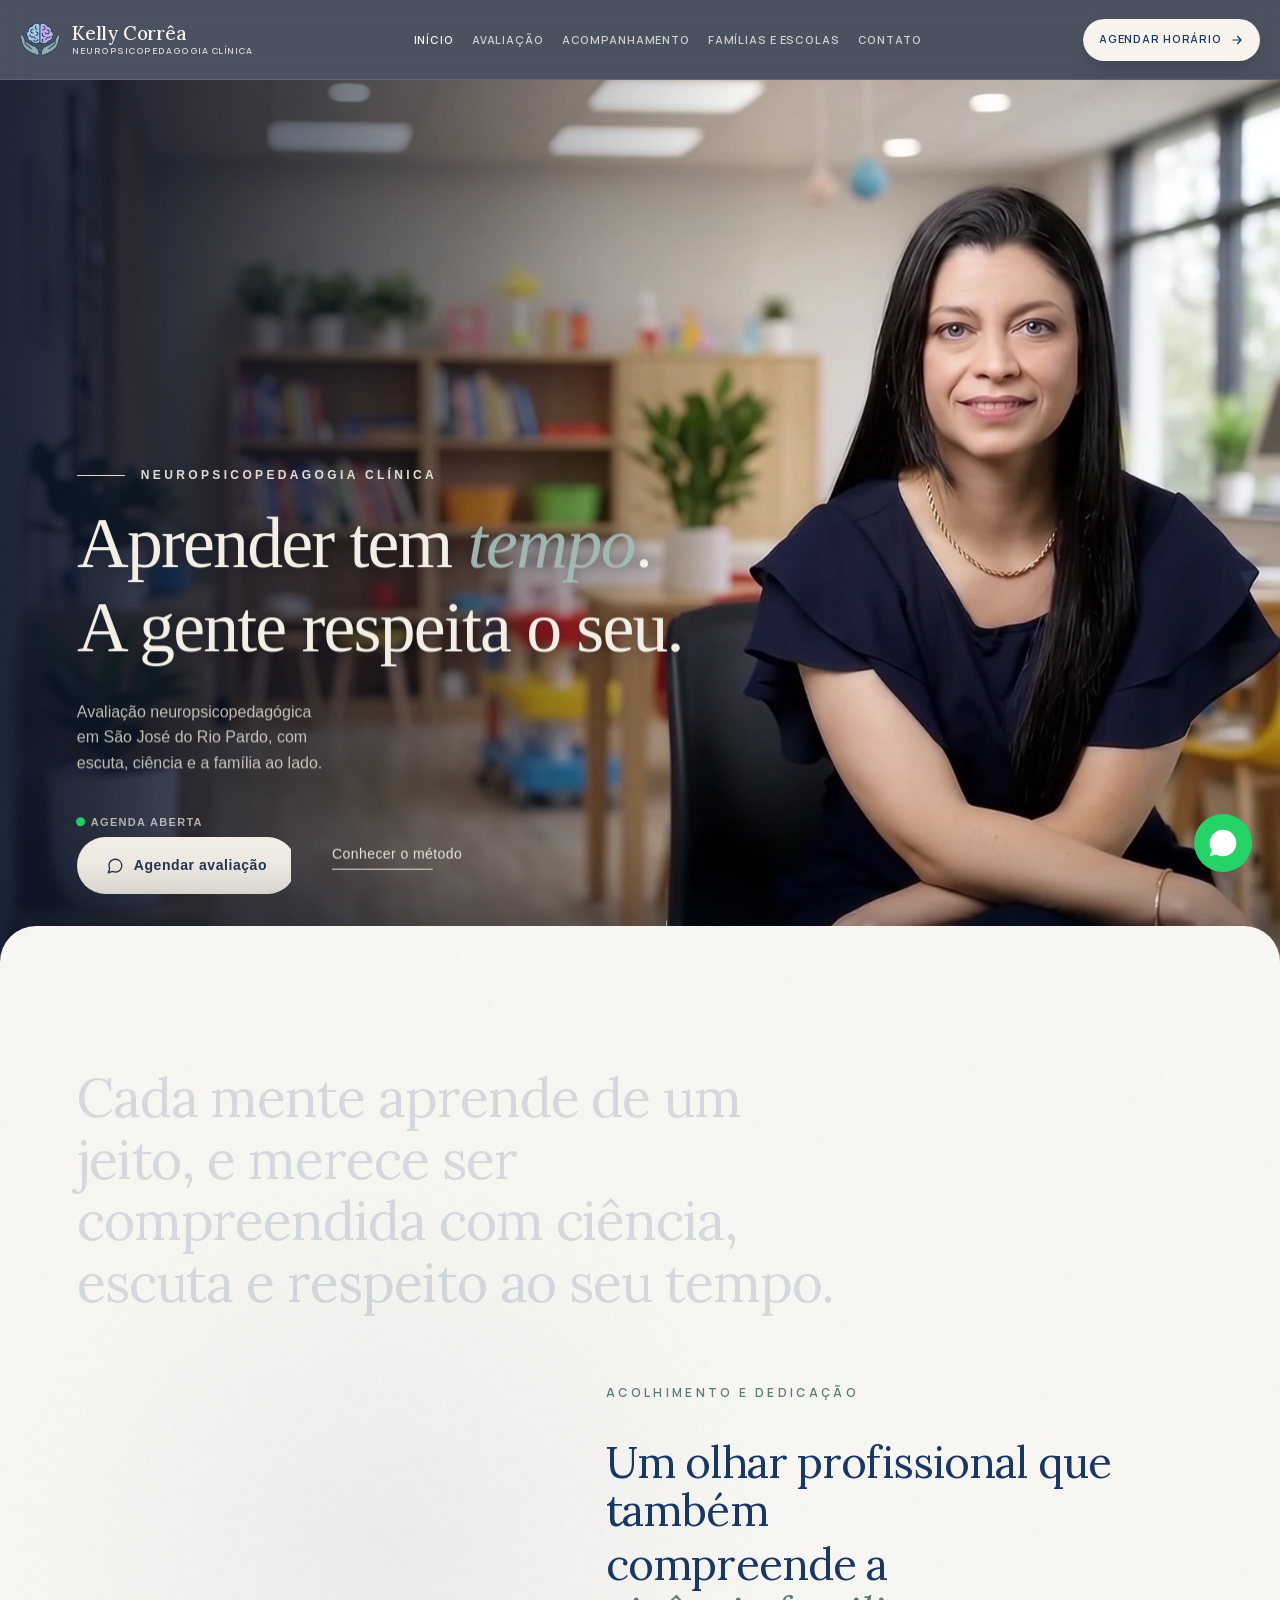
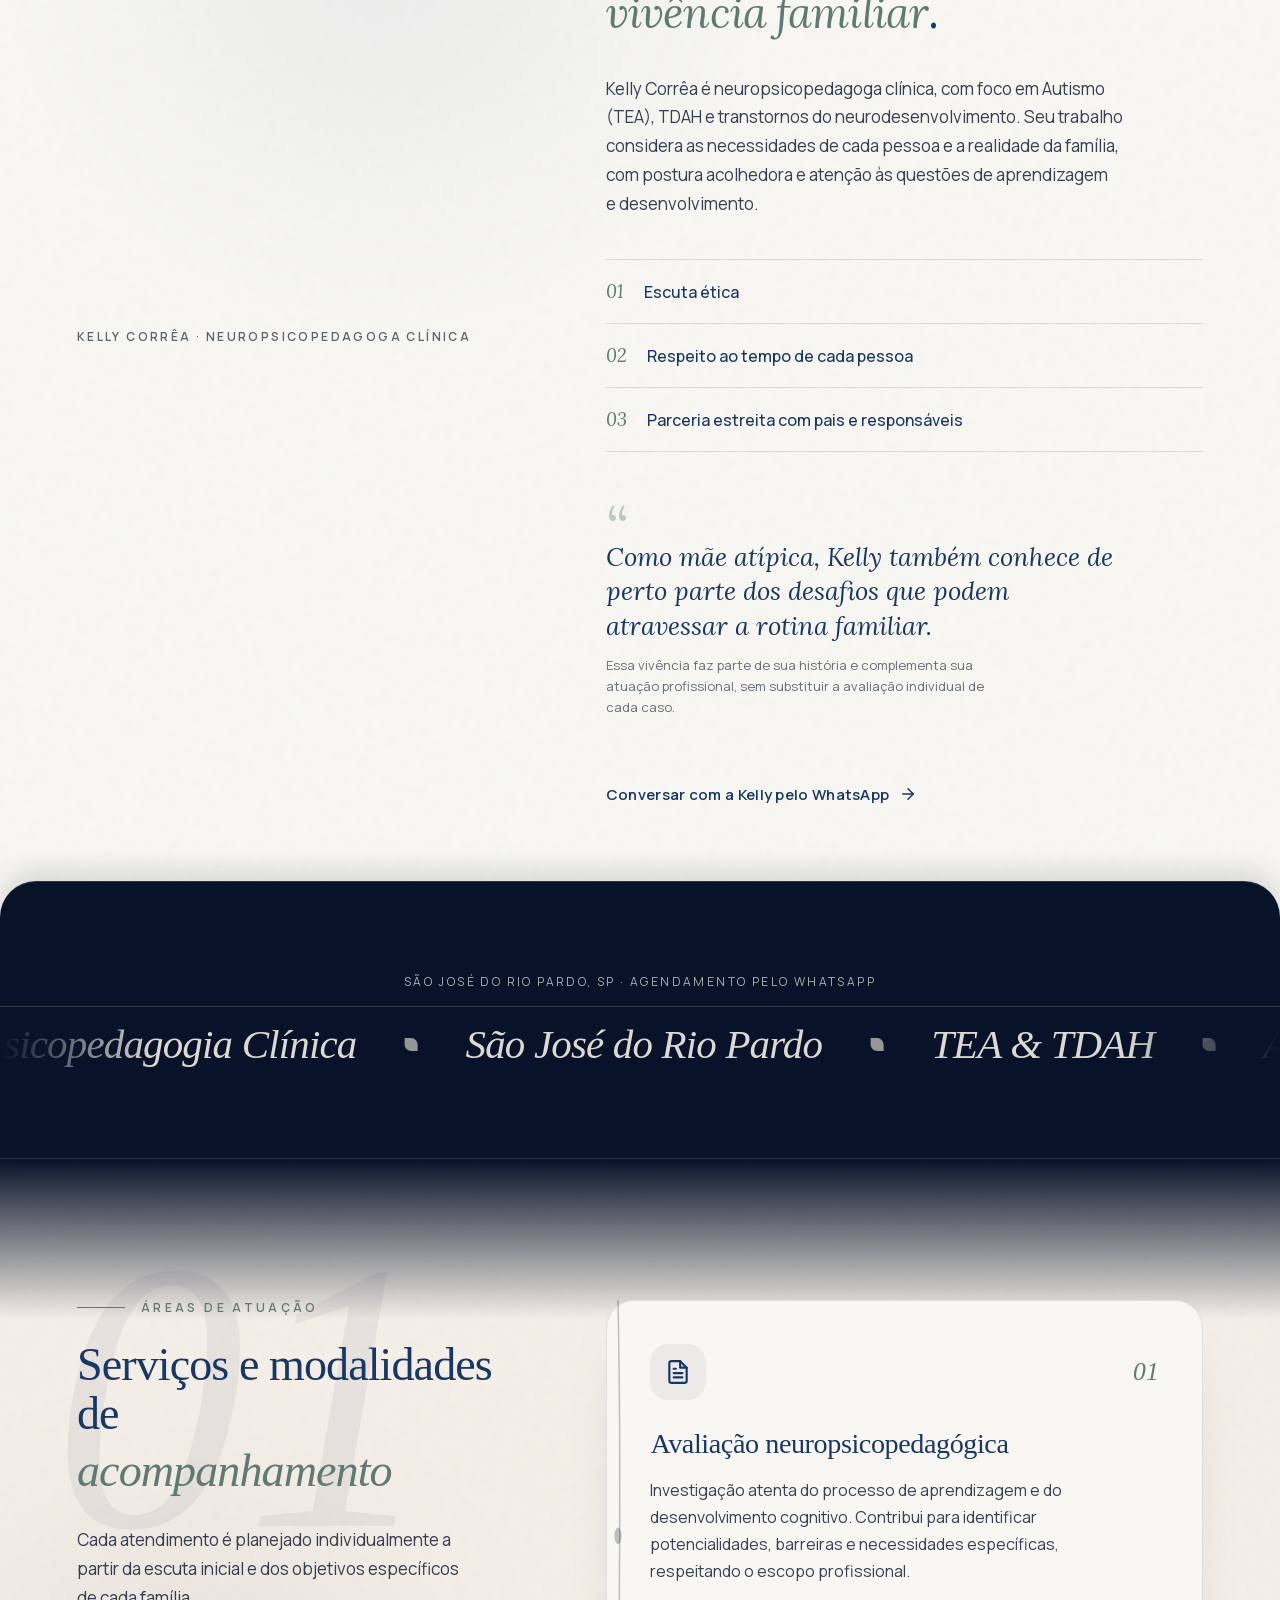
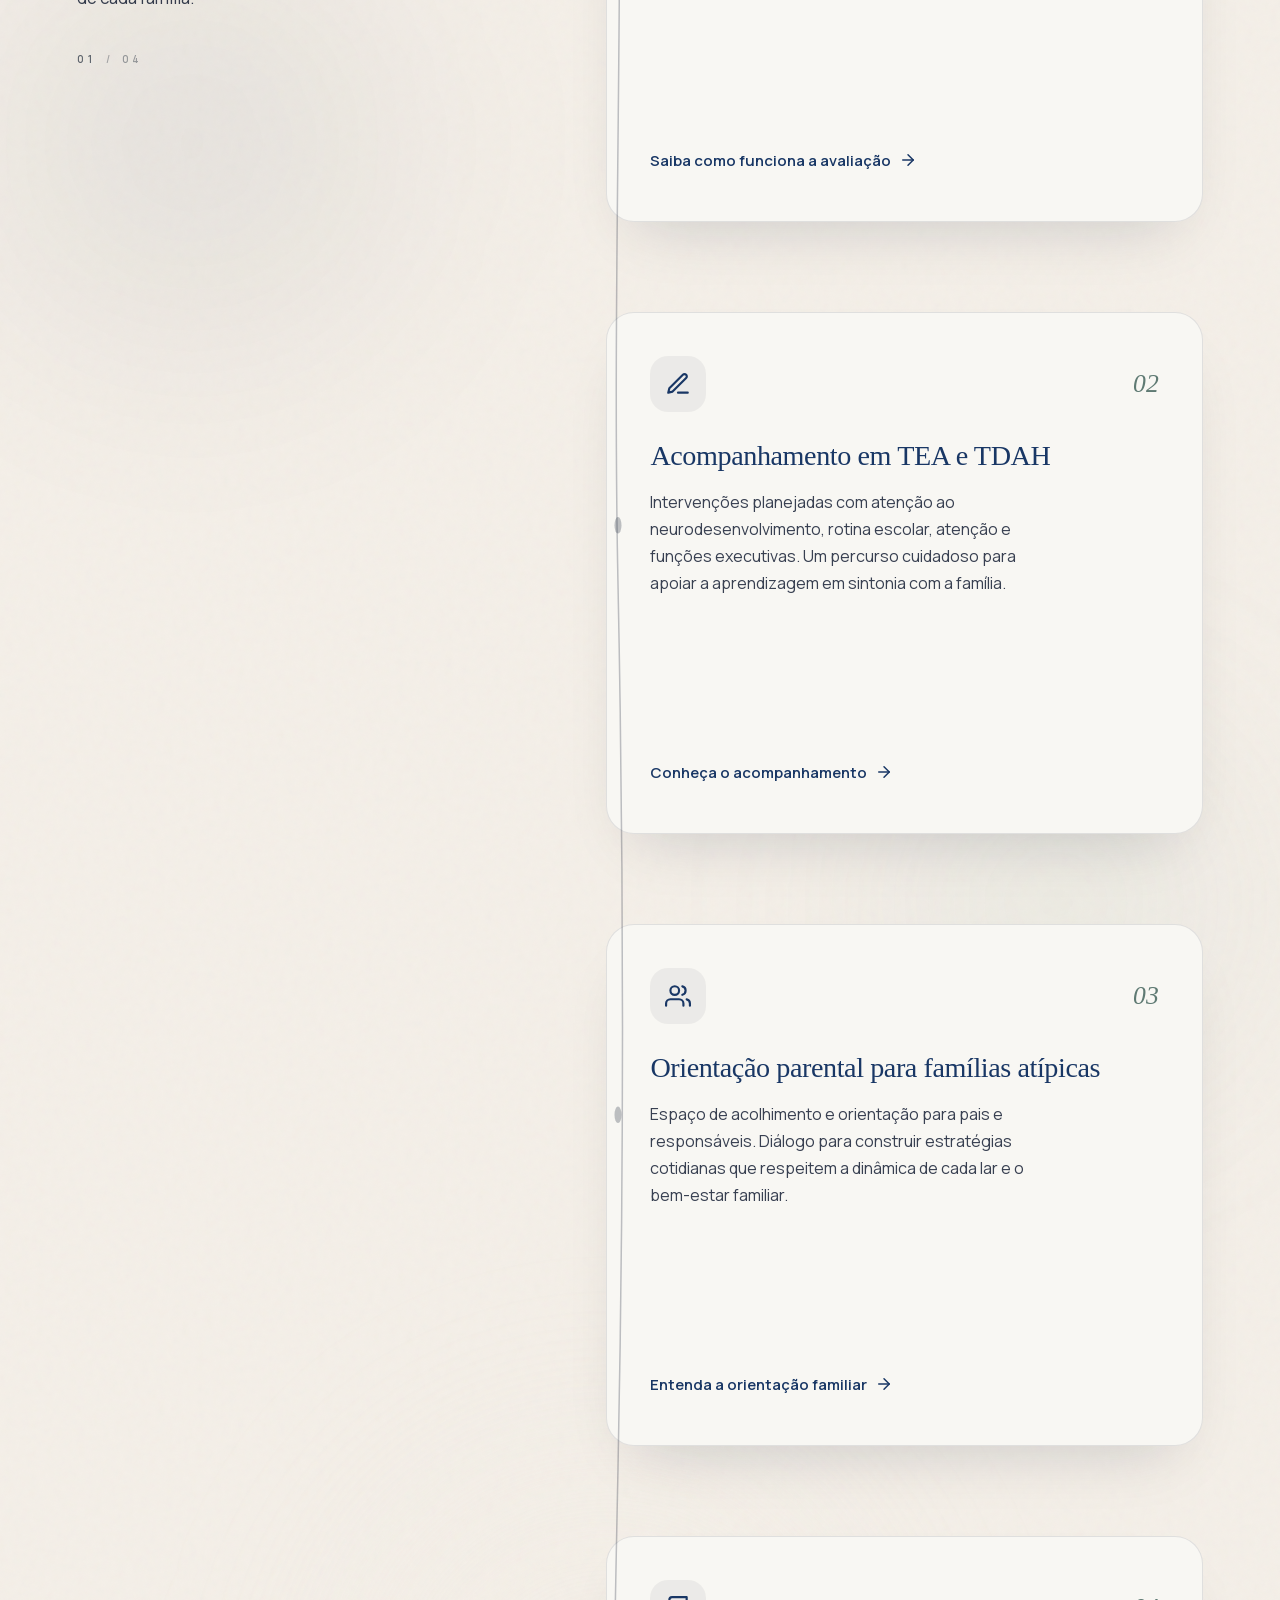
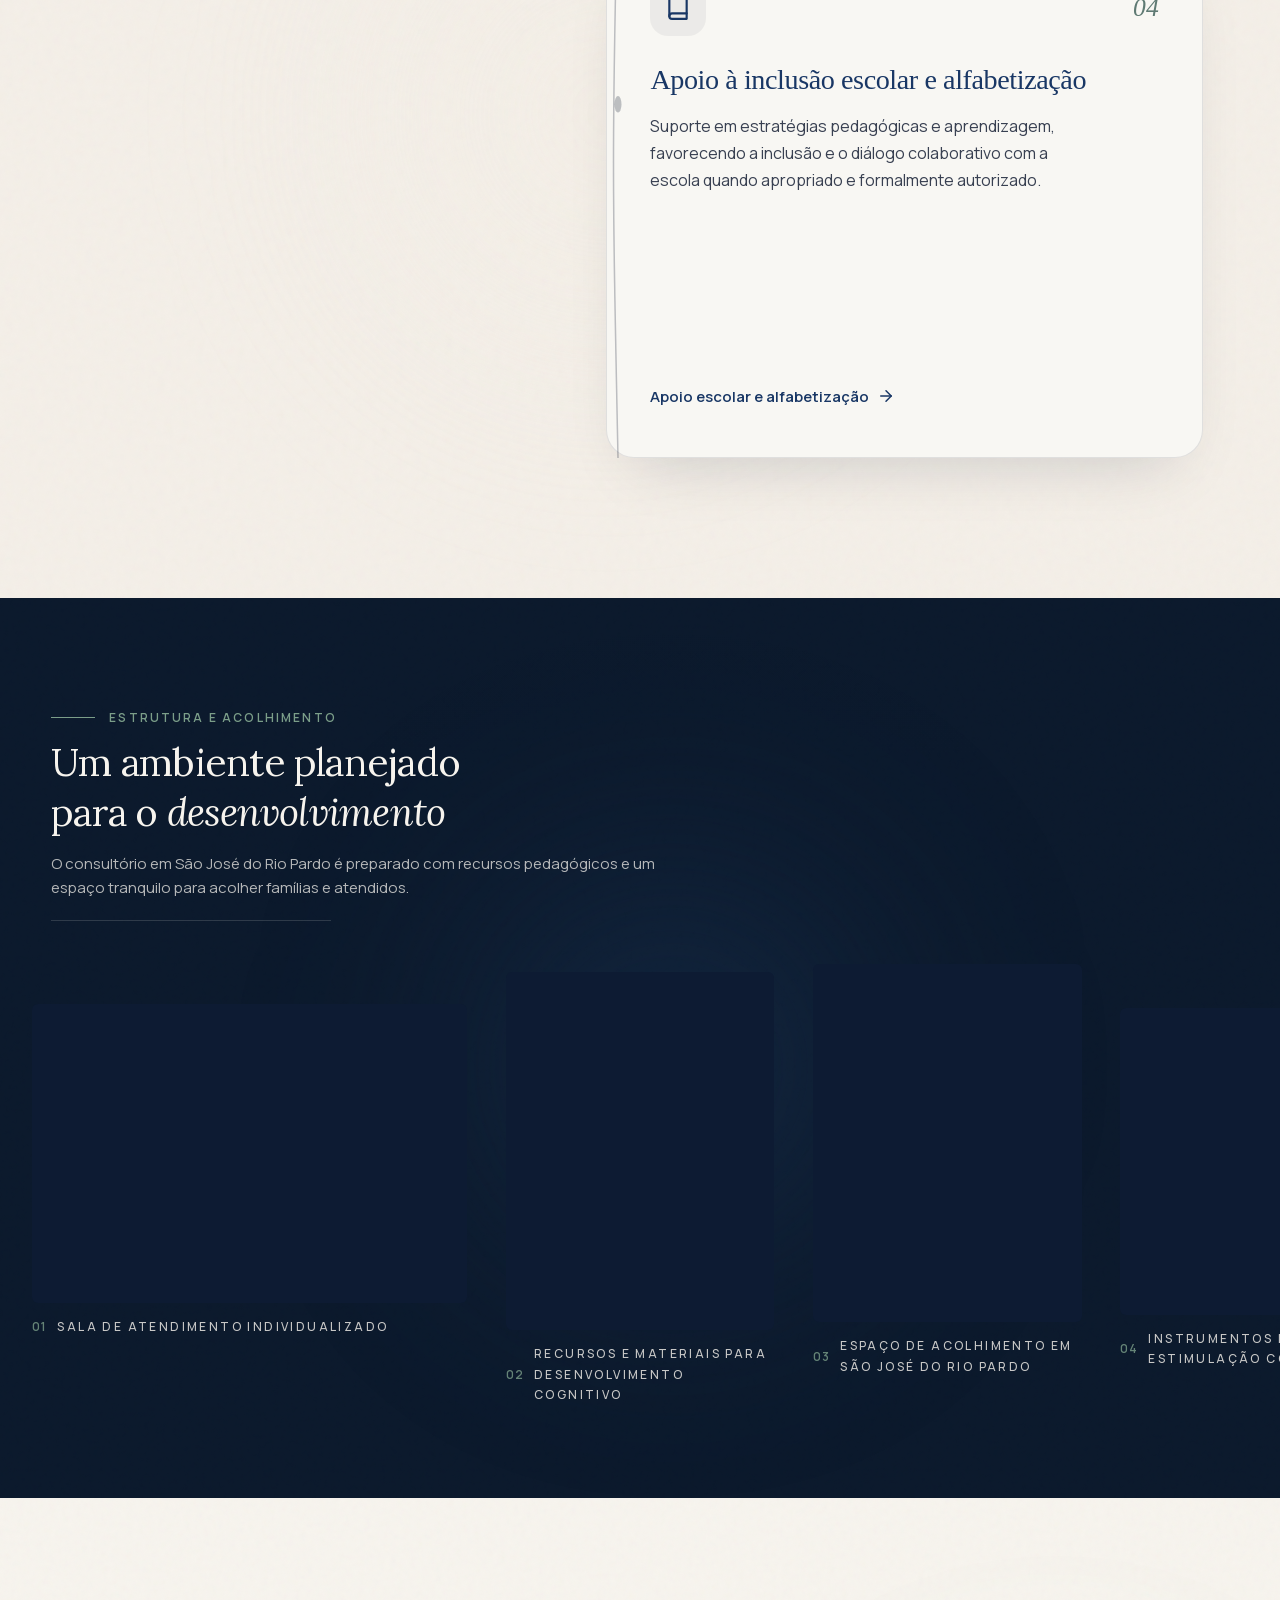
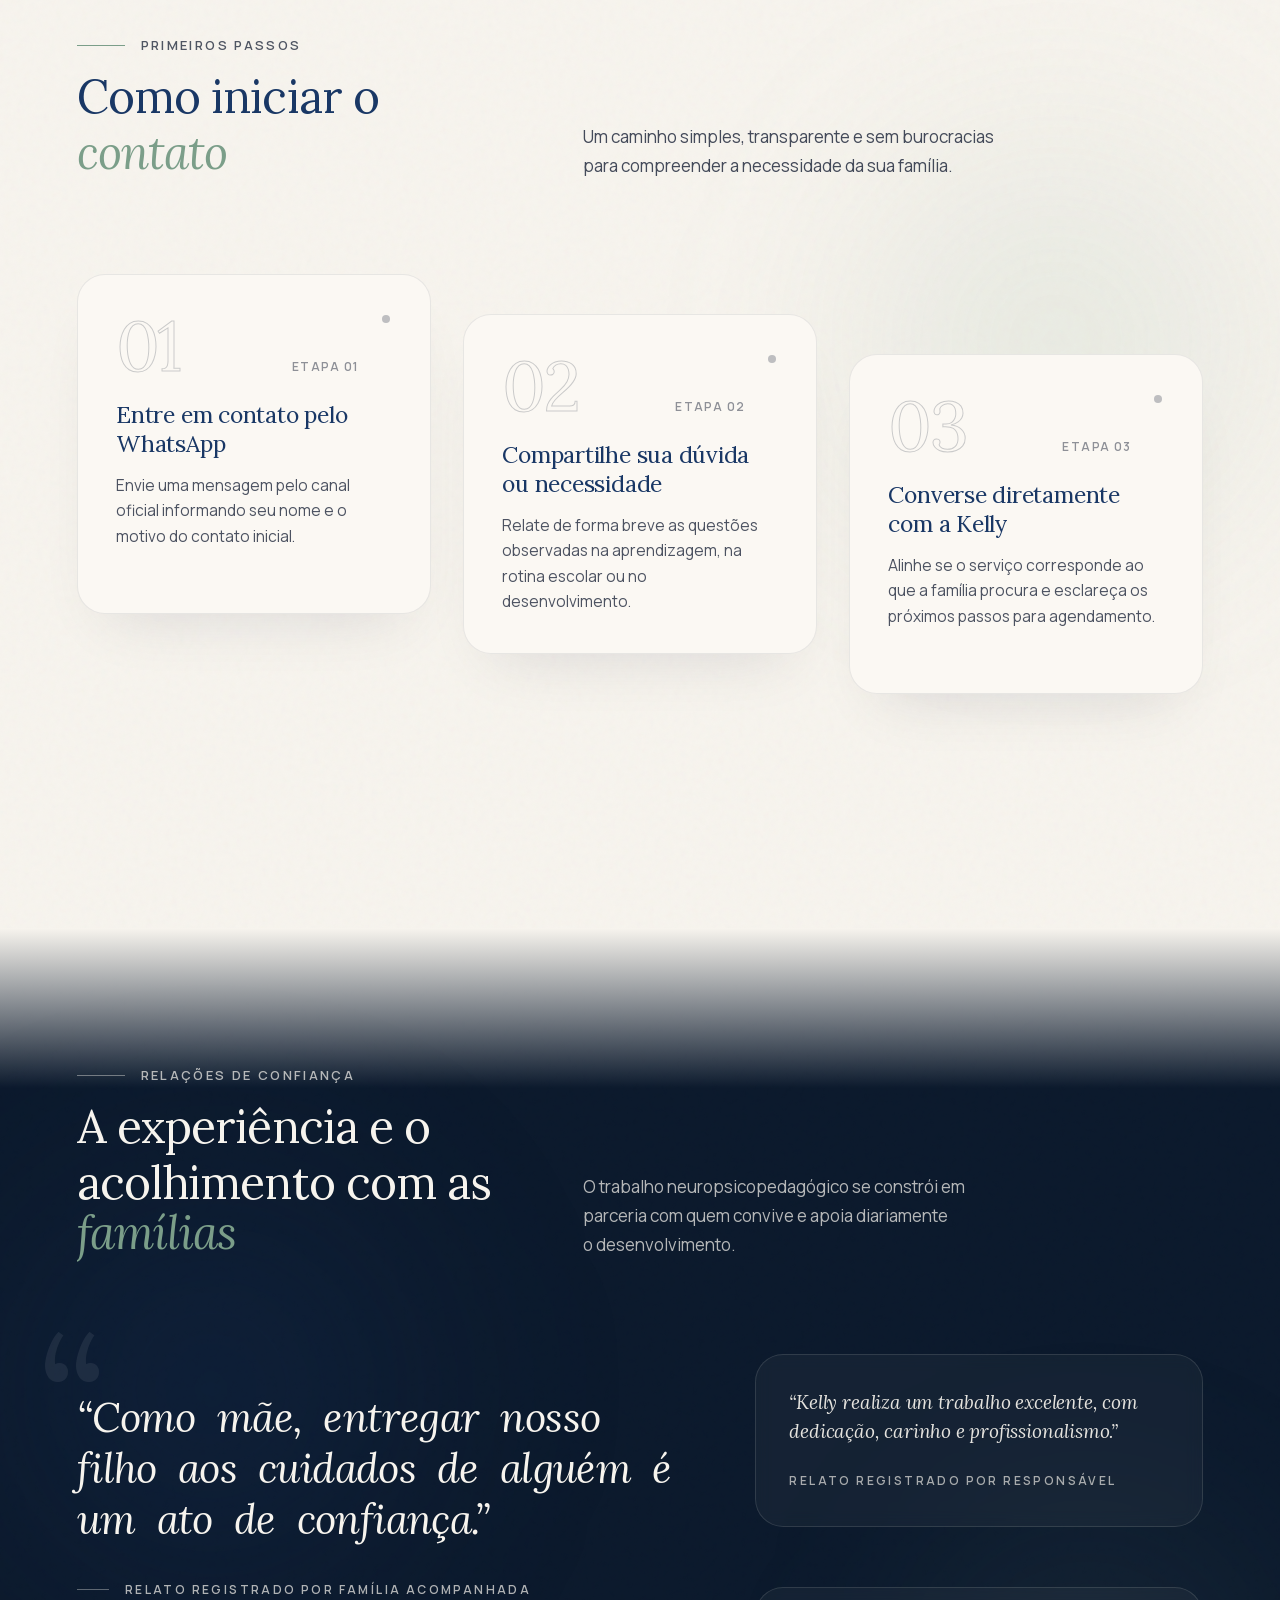
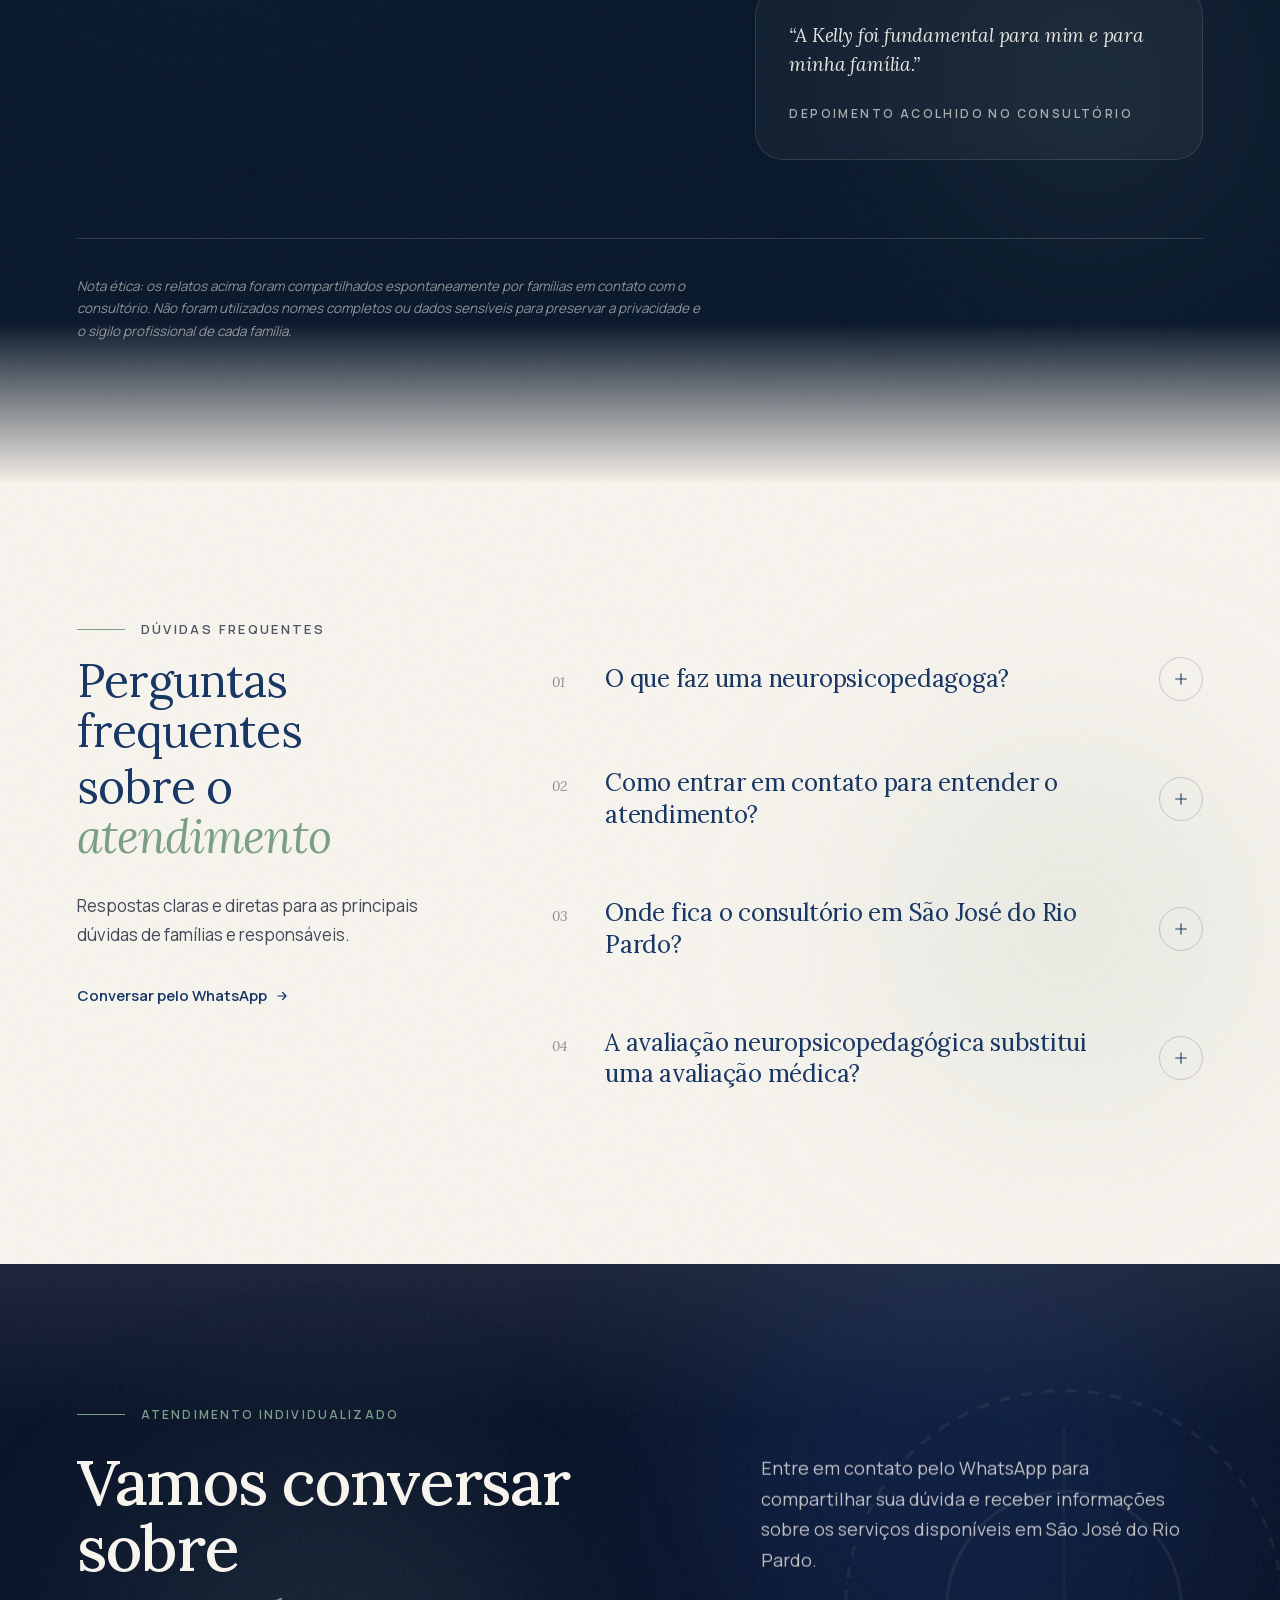
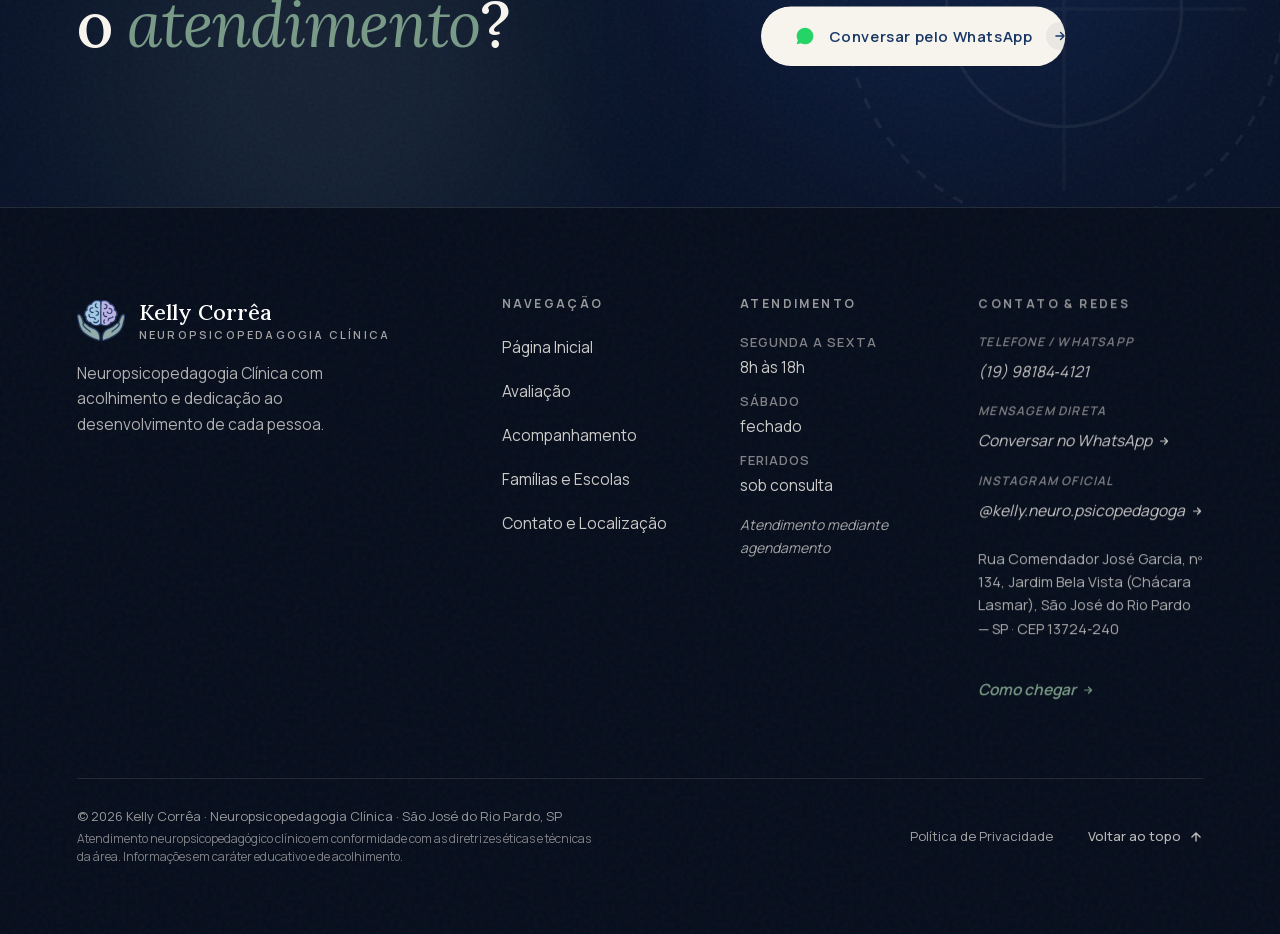
==== commit 85b7c4dd: "perf: otimizacoes pagespeed mobile e acessibilidade (video, fontes locais, defer, cache)" ====
--- a/index.html
+++ b/index.html
@@ -30,13 +30,14 @@
   <link rel="apple-touch-icon" sizes="180x180" href="assets/img/favicons/apple-touch-icon.png">
   <meta name="theme-color" content="#193765">
 
+  <!-- Preload de Ativos Críticos Acima da Dobra (LCP) -->
+  <link rel="preload" as="image" href="assets/videos/hero-video-poster.webp" type="image/webp" fetchpriority="high">
+
   <!-- Preload de Fontes Críticas -->
+  <link rel="preload" href="assets/fonts/fraunces-normal-latin.woff2" as="font" type="font/woff2" crossorigin>
   <link rel="preload" href="assets/fonts/lora-500-normal-latin.woff2" as="font" type="font/woff2" crossorigin>
   <link rel="preload" href="assets/fonts/manrope-400-normal-latin.woff2" as="font" type="font/woff2" crossorigin>
   <link rel="preload" href="assets/fonts/manrope-600-normal-latin.woff2" as="font" type="font/woff2" crossorigin>
-  <link rel="preconnect" href="https://fonts.googleapis.com">
-  <link rel="preconnect" href="https://fonts.gstatic.com" crossorigin>
-  <link rel="stylesheet" href="https://fonts.googleapis.com/css2?family=Fraunces:ital,opsz,wght@0,9..144,300..600;1,9..144,300..600&family=Instrument+Sans:wght@400;500;600;700&family=Inter:wght@300;400;500;600&display=swap">
 
   <!-- Folhas de Estilo -->
   <link rel="stylesheet" href="assets/css/fonts.css">
@@ -1398,17 +1399,17 @@
   </div>
 
   <!-- JavaScript Libraries & Controllers -->
-  <script src="https://cdnjs.cloudflare.com/ajax/libs/gsap/3.12.5/gsap.min.js"></script>
-  <script src="https://cdnjs.cloudflare.com/ajax/libs/gsap/3.12.5/ScrollTrigger.min.js"></script>
-  <script src="assets/js/hero-motion.js"></script>
-  <script src="assets/js/servicos-motion.js"></script>
-  <script src="assets/js/galeria-motion.js"></script>
-  <script src="assets/js/passos-motion.js"></script>
-  <script src="assets/js/relatos-motion.js"></script>
-  <script src="assets/js/duvidas-motion.js"></script>
-  <script src="assets/js/nav-motion.js"></script>
-  <script src="assets/js/footer-motion.js"></script>
-  <script src="assets/js/main.js"></script>
+  <script src="https://cdnjs.cloudflare.com/ajax/libs/gsap/3.12.5/gsap.min.js" defer></script>
+  <script src="https://cdnjs.cloudflare.com/ajax/libs/gsap/3.12.5/ScrollTrigger.min.js" defer></script>
+  <script src="assets/js/hero-motion.js" defer></script>
+  <script src="assets/js/servicos-motion.js" defer></script>
+  <script src="assets/js/galeria-motion.js" defer></script>
+  <script src="assets/js/passos-motion.js" defer></script>
+  <script src="assets/js/relatos-motion.js" defer></script>
+  <script src="assets/js/duvidas-motion.js" defer></script>
+  <script src="assets/js/nav-motion.js" defer></script>
+  <script src="assets/js/footer-motion.js" defer></script>
+  <script src="assets/js/main.js" defer></script>
 </body>
 </html>
 
--- a/assets/css/fonts.css
+++ b/assets/css/fonts.css
@@ -125,4 +125,72 @@
   font-display: swap;
   src: url('../fonts/manrope-700-normal-latin.woff2') format('woff2');
   unicode-range: U+0000-00FF, U+0131, U+0152-0153, U+02BB-02BC, U+02C6, U+02DA, U+02DC, U+0304, U+0308, U+0329, U+2000-206F, U+20AC, U+2122, U+2191, U+2193, U+2212, U+2215, U+FEFF, U+FFFD;
-}+}
+
+/* Fraunces Variable (opsz 9..144, wght 300..600) */
+@font-face {
+  font-family: 'Fraunces';
+  font-style: italic;
+  font-weight: 300 600;
+  font-display: swap;
+  src: url('../fonts/fraunces-italic-latin-ext.woff2') format('woff2');
+  unicode-range: U+0100-02BA, U+02BD-02C5, U+02C7-02CC, U+02CE-02D7, U+02DD-02FF, U+0304, U+0308, U+0329, U+1D00-1DBF, U+1E00-1E9F, U+1EF2-1EFF, U+2020, U+20A0-20AB, U+20AD-20C4, U+2113, U+2C60-2C7F, U+A720-A7FF;
+}
+@font-face {
+  font-family: 'Fraunces';
+  font-style: italic;
+  font-weight: 300 600;
+  font-display: swap;
+  src: url('../fonts/fraunces-italic-latin.woff2') format('woff2');
+  unicode-range: U+0000-00FF, U+0131, U+0152-0153, U+02BB-02BC, U+02C6, U+02DA, U+02DC, U+0304, U+0308, U+0329, U+2000-206F, U+20AC, U+2122, U+2191, U+2193, U+2212, U+2215, U+FEFF, U+FFFD;
+}
+@font-face {
+  font-family: 'Fraunces';
+  font-style: normal;
+  font-weight: 300 600;
+  font-display: swap;
+  src: url('../fonts/fraunces-normal-latin-ext.woff2') format('woff2');
+  unicode-range: U+0100-02BA, U+02BD-02C5, U+02C7-02CC, U+02CE-02D7, U+02DD-02FF, U+0304, U+0308, U+0329, U+1D00-1DBF, U+1E00-1E9F, U+1EF2-1EFF, U+2020, U+20A0-20AB, U+20AD-20C4, U+2113, U+2C60-2C7F, U+A720-A7FF;
+}
+@font-face {
+  font-family: 'Fraunces';
+  font-style: normal;
+  font-weight: 300 600;
+  font-display: swap;
+  src: url('../fonts/fraunces-normal-latin.woff2') format('woff2');
+  unicode-range: U+0000-00FF, U+0131, U+0152-0153, U+02BB-02BC, U+02C6, U+02DA, U+02DC, U+0304, U+0308, U+0329, U+2000-206F, U+20AC, U+2122, U+2191, U+2193, U+2212, U+2215, U+FEFF, U+FFFD;
+}
+
+/* Inter (wght 400, 500, 600) */
+@font-face {
+  font-family: 'Inter';
+  font-style: normal;
+  font-weight: 400;
+  font-display: swap;
+  src: url('../fonts/inter-400-latin-ext.woff2') format('woff2');
+  unicode-range: U+0100-02BA, U+02BD-02C5, U+02C7-02CC, U+02CE-02D7, U+02DD-02FF, U+0304, U+0308, U+0329, U+1D00-1DBF, U+1E00-1E9F, U+1EF2-1EFF, U+2020, U+20A0-20AB, U+20AD-20C4, U+2113, U+2C60-2C7F, U+A720-A7FF;
+}
+@font-face {
+  font-family: 'Inter';
+  font-style: normal;
+  font-weight: 400;
+  font-display: swap;
+  src: url('../fonts/inter-400-latin.woff2') format('woff2');
+  unicode-range: U+0000-00FF, U+0131, U+0152-0153, U+02BB-02BC, U+02C6, U+02DA, U+02DC, U+0304, U+0308, U+0329, U+2000-206F, U+20AC, U+2122, U+2191, U+2193, U+2212, U+2215, U+FEFF, U+FFFD;
+}
+@font-face {
+  font-family: 'Inter';
+  font-style: normal;
+  font-weight: 600;
+  font-display: swap;
+  src: url('../fonts/inter-600-latin-ext.woff2') format('woff2');
+  unicode-range: U+0100-02BA, U+02BD-02C5, U+02C7-02CC, U+02CE-02D7, U+02DD-02FF, U+0304, U+0308, U+0329, U+1D00-1DBF, U+1E00-1E9F, U+1EF2-1EFF, U+2020, U+20A0-20AB, U+20AD-20C4, U+2113, U+2C60-2C7F, U+A720-A7FF;
+}
+@font-face {
+  font-family: 'Inter';
+  font-style: normal;
+  font-weight: 600;
+  font-display: swap;
+  src: url('../fonts/inter-600-latin.woff2') format('woff2');
+  unicode-range: U+0000-00FF, U+0131, U+0152-0153, U+02BB-02BC, U+02C6, U+02DA, U+02DC, U+0304, U+0308, U+0329, U+2000-206F, U+20AC, U+2122, U+2191, U+2193, U+2212, U+2215, U+FEFF, U+FFFD;
+}
--- a/assets/css/main.css
+++ b/assets/css/main.css
@@ -341,7 +341,7 @@
   font-weight: 600;
   letter-spacing: 0.08em;
   text-transform: uppercase;
-  color: rgba(247, 244, 238, 0.65) !important;
+  color: rgba(247, 244, 238, 0.80) !important;
   line-height: 1.1;
   white-space: nowrap;
 }
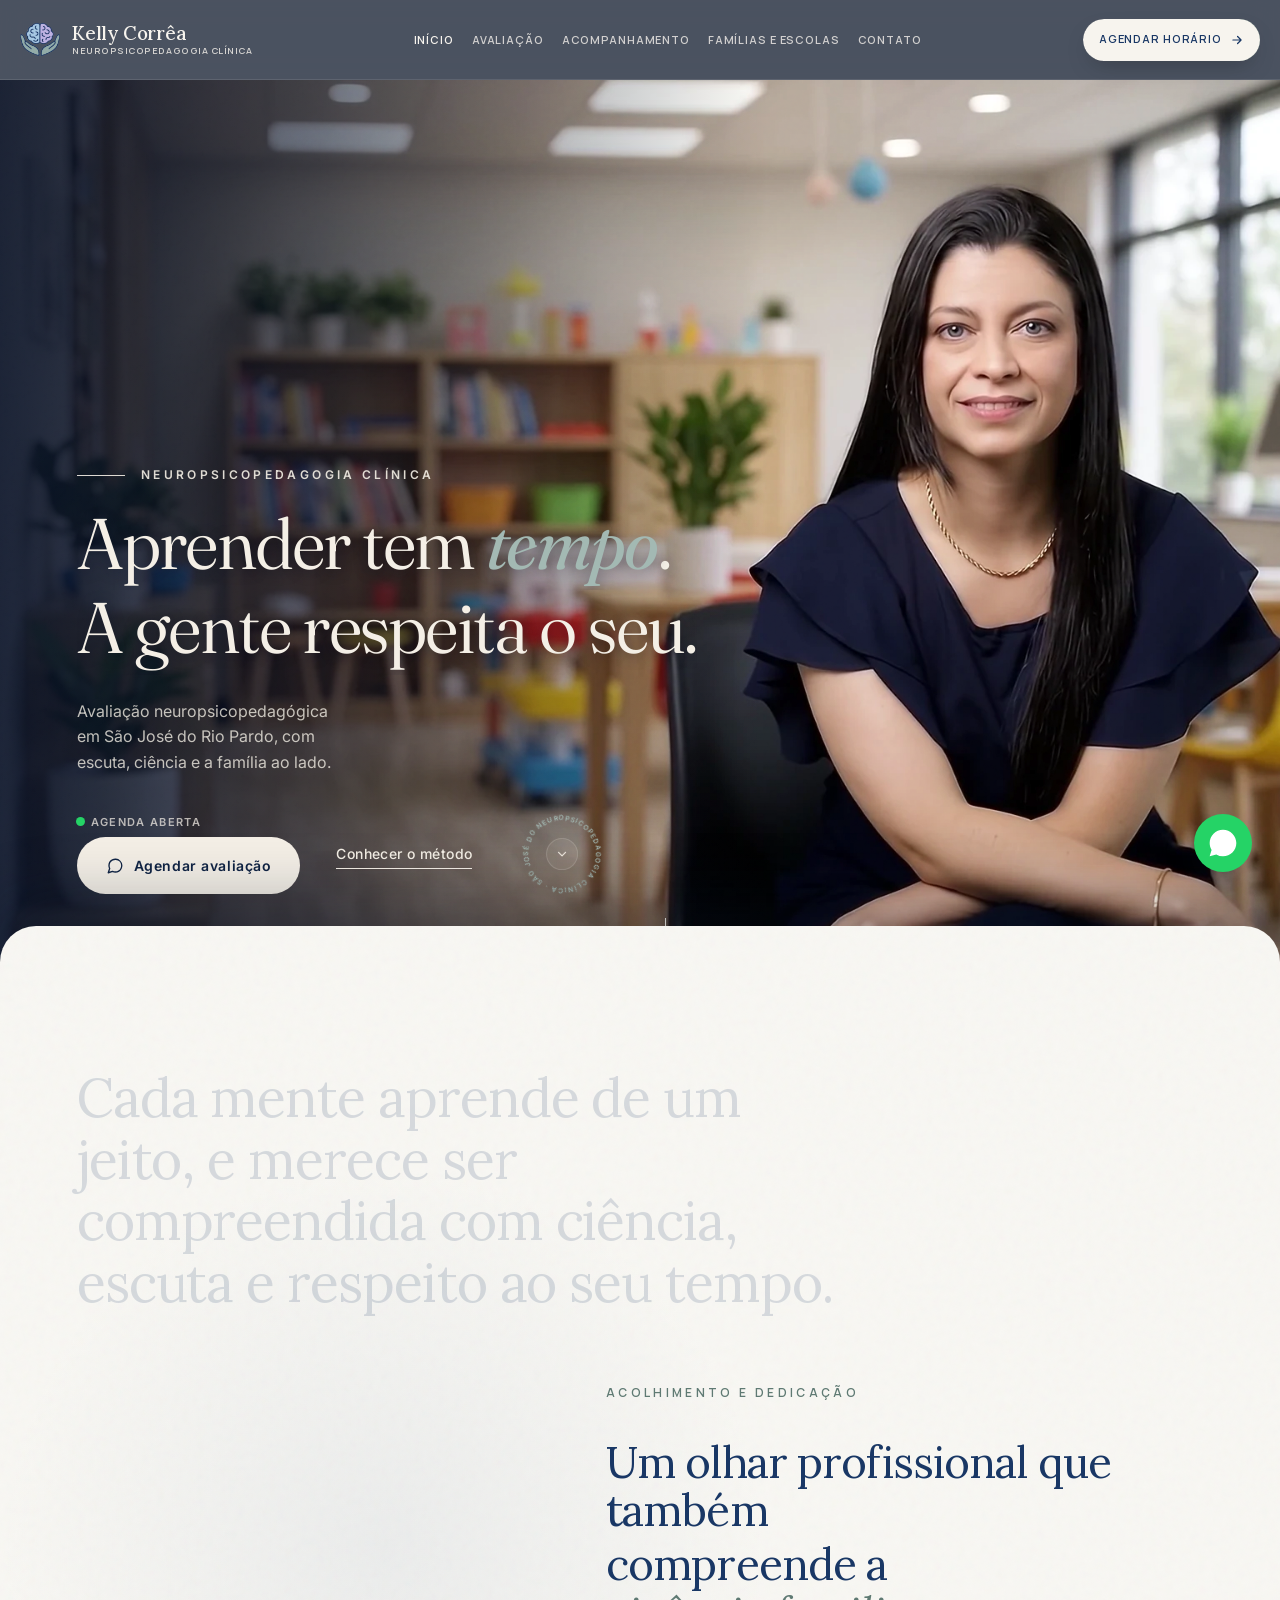
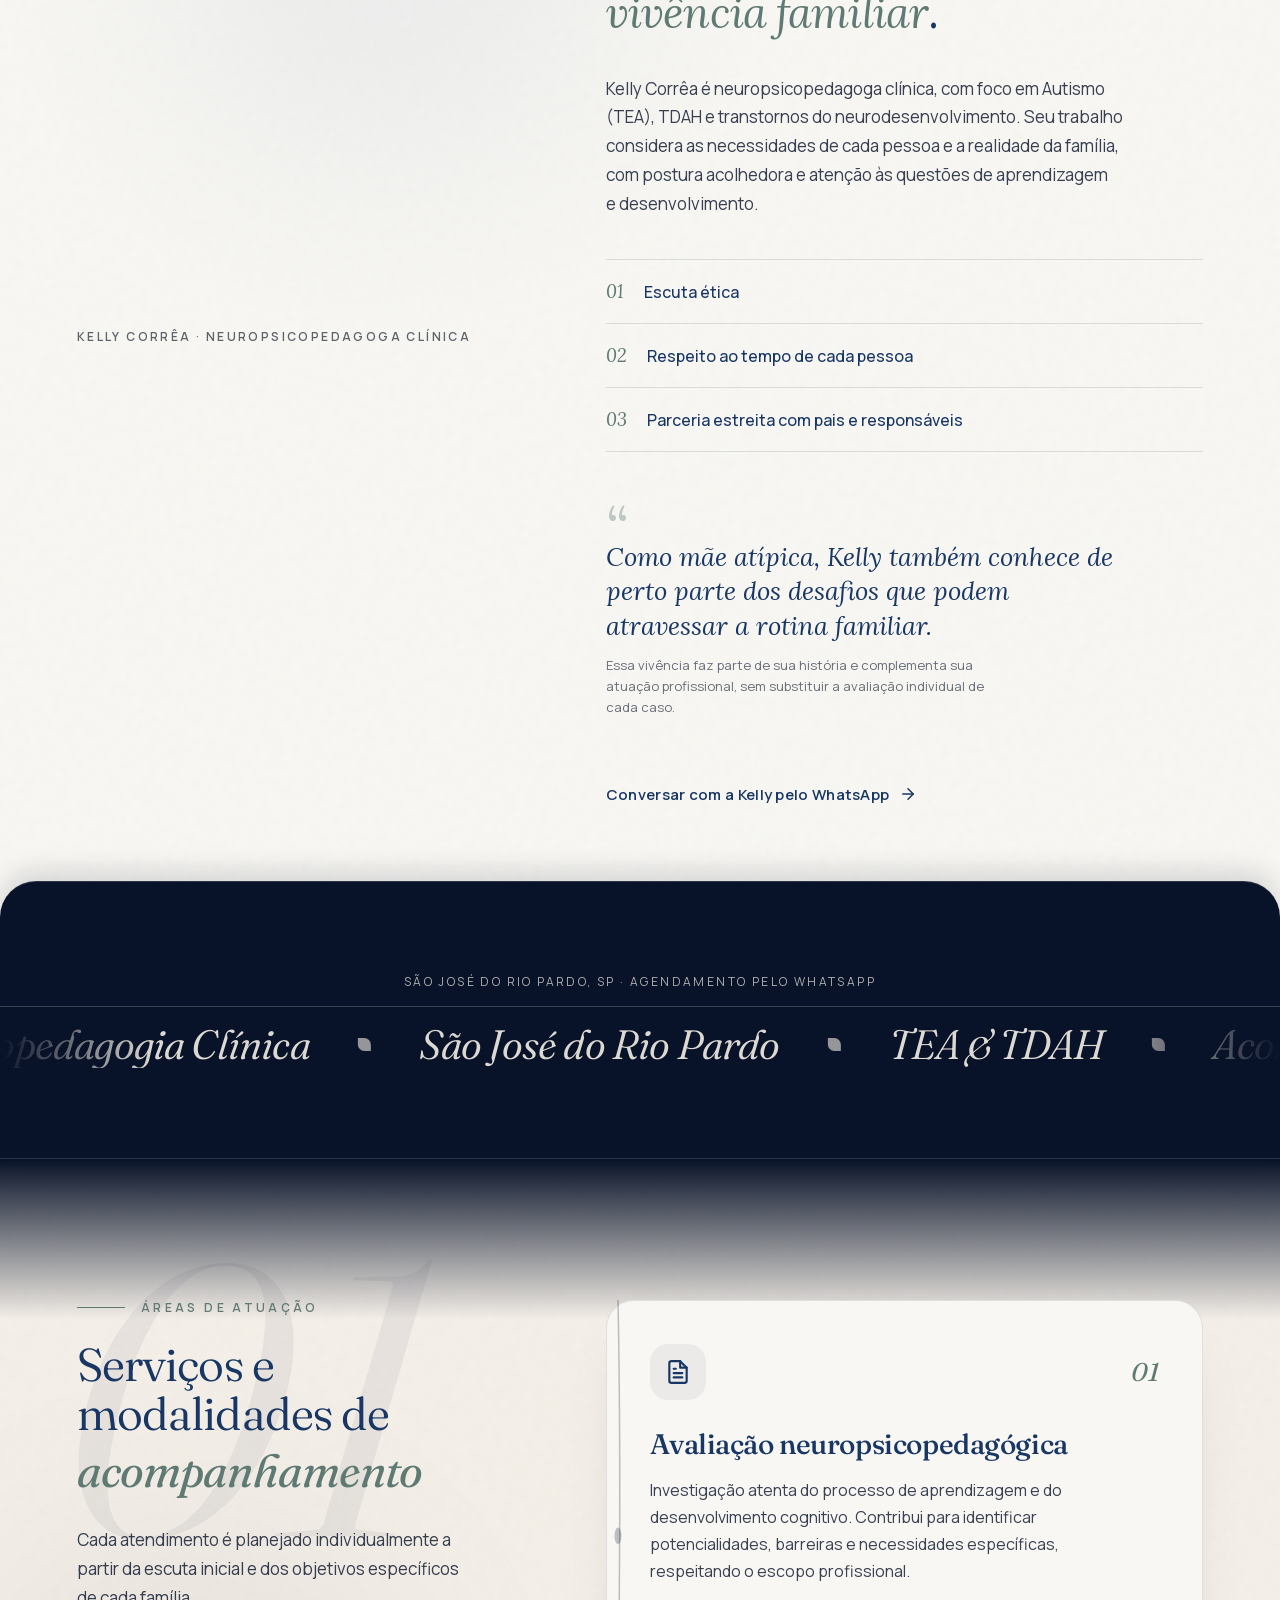
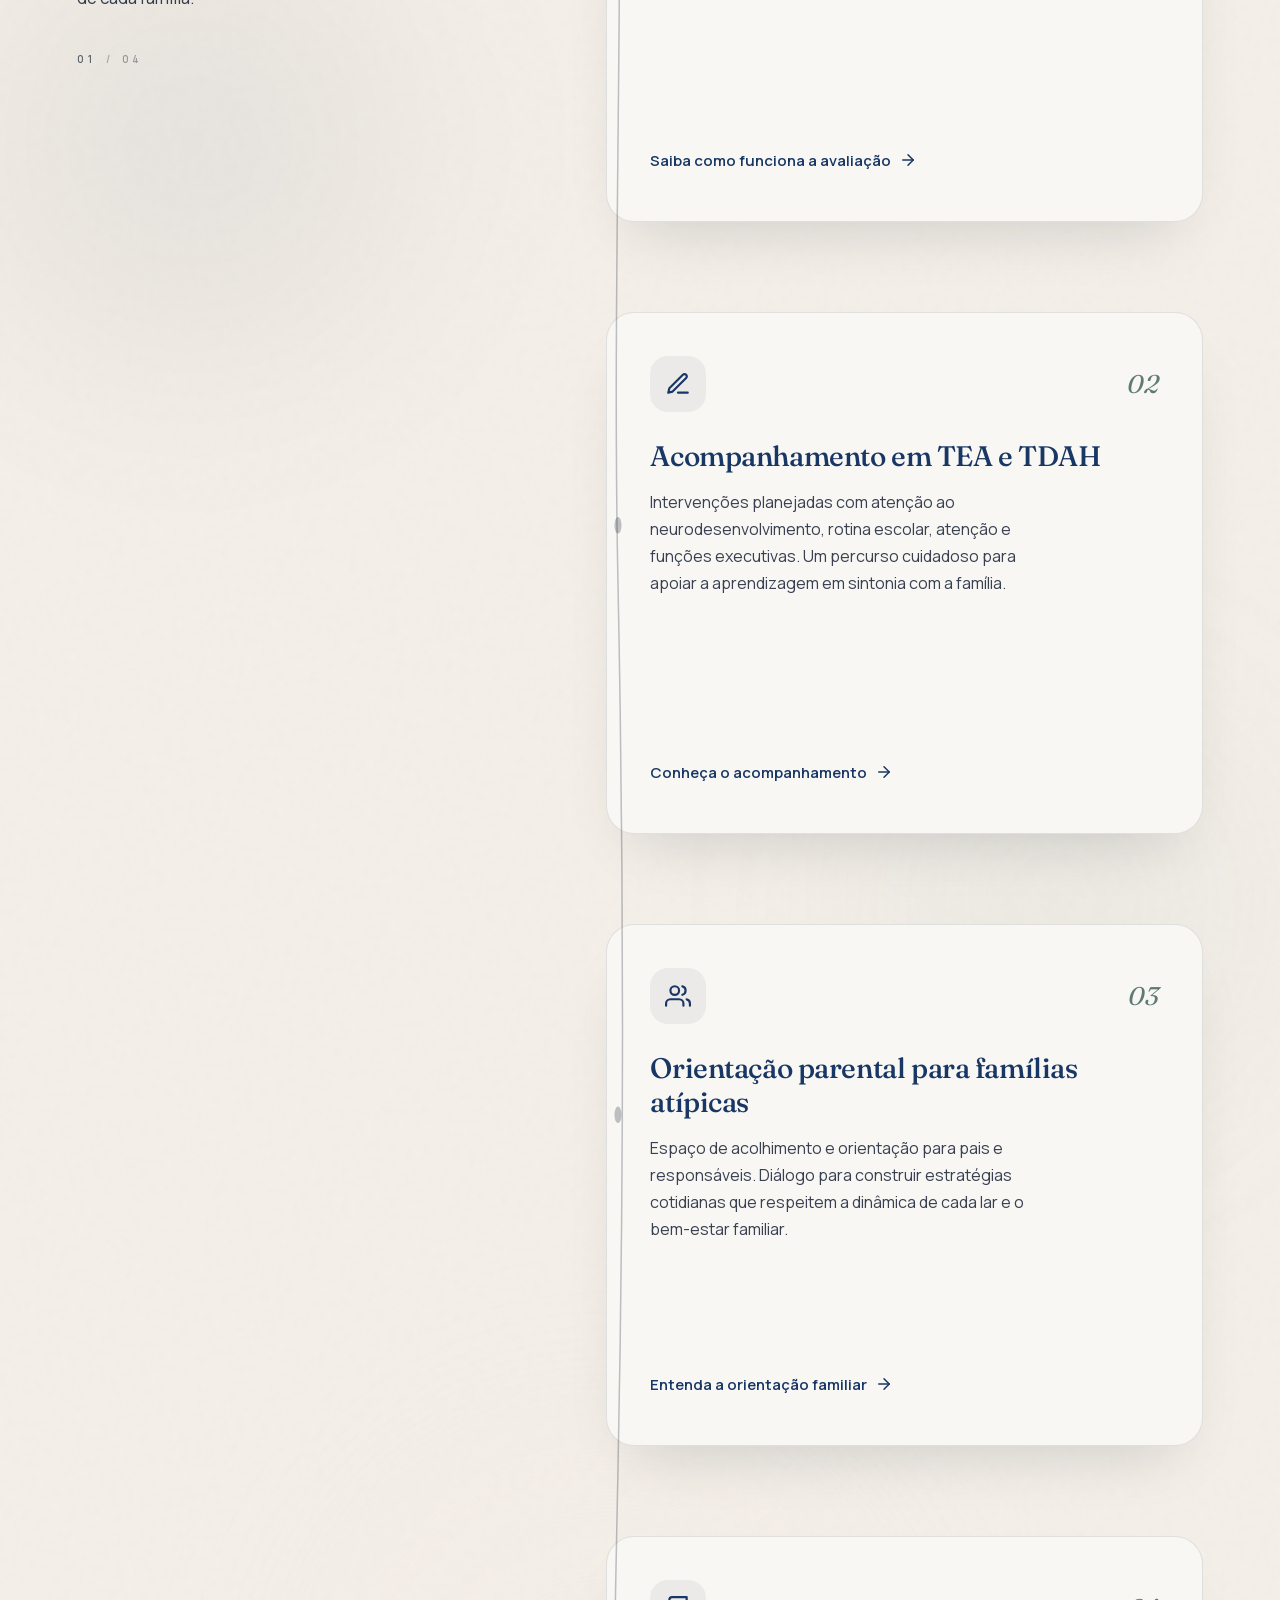
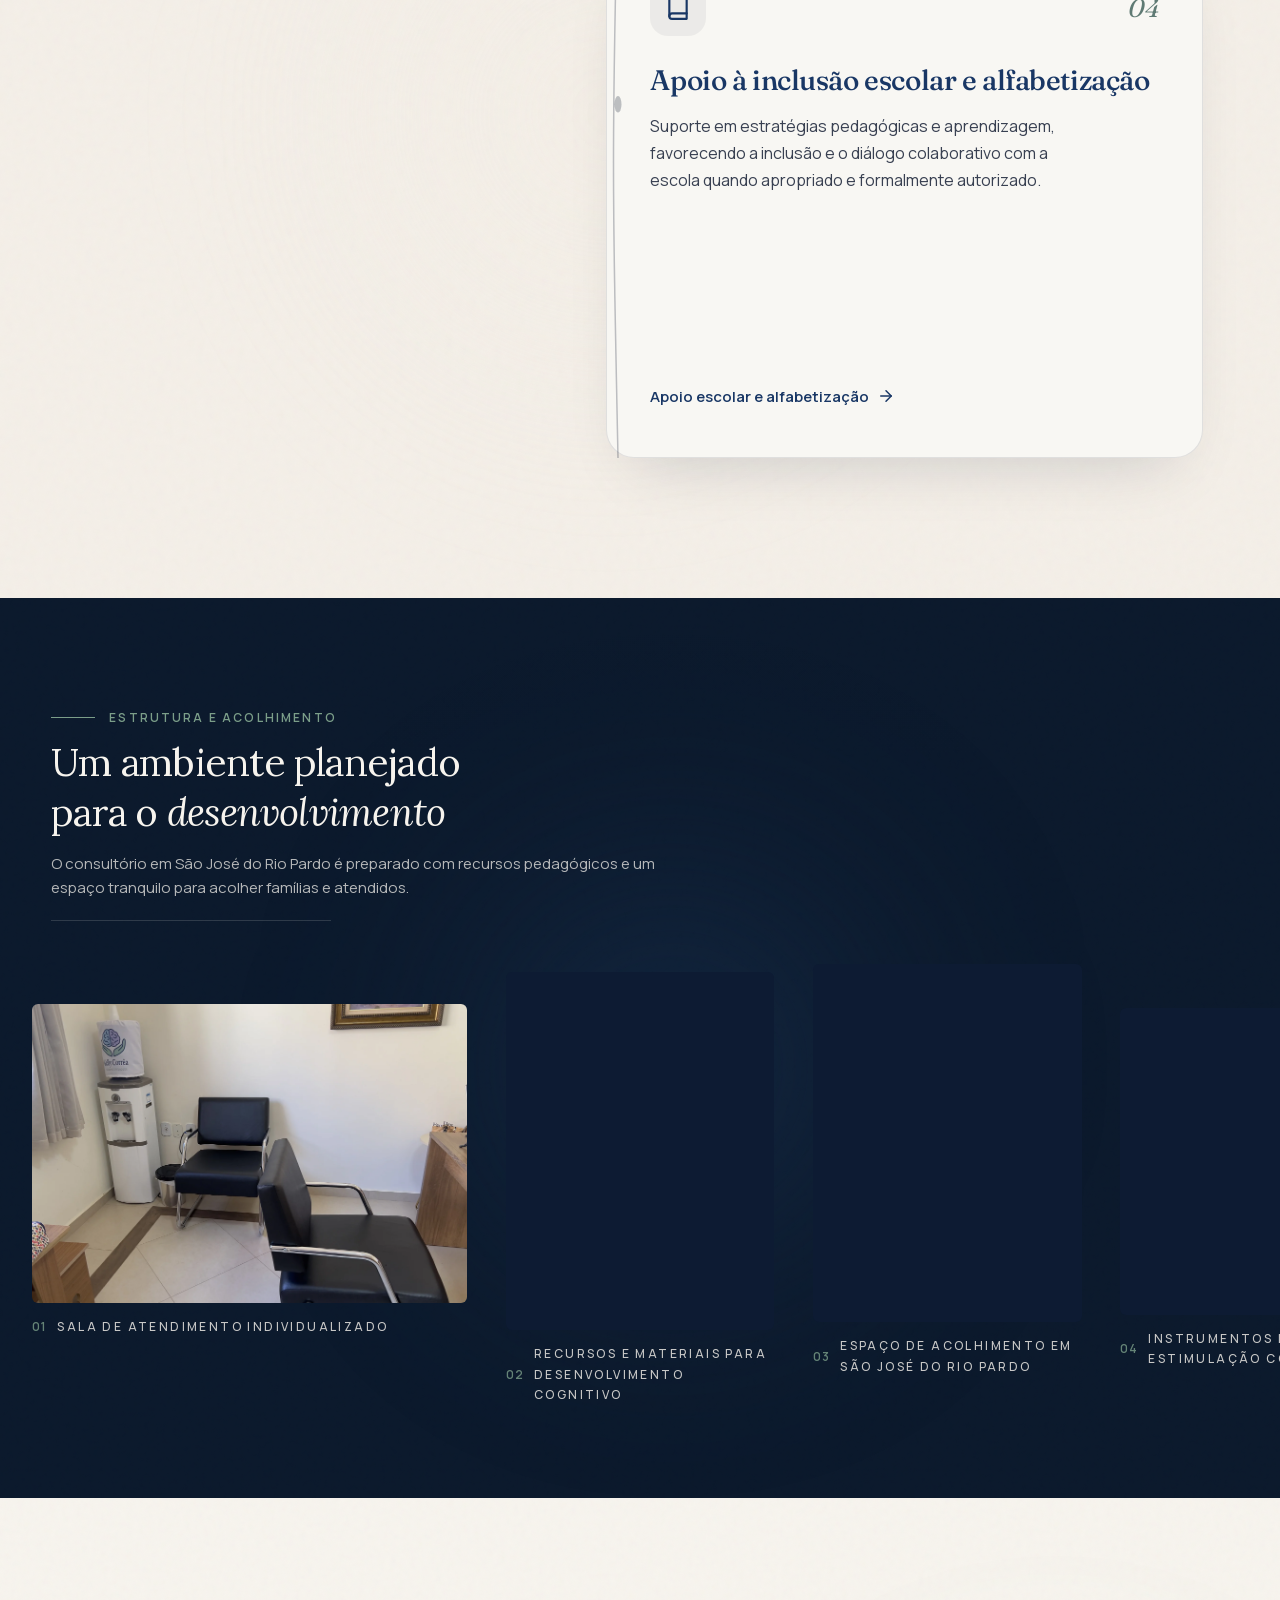
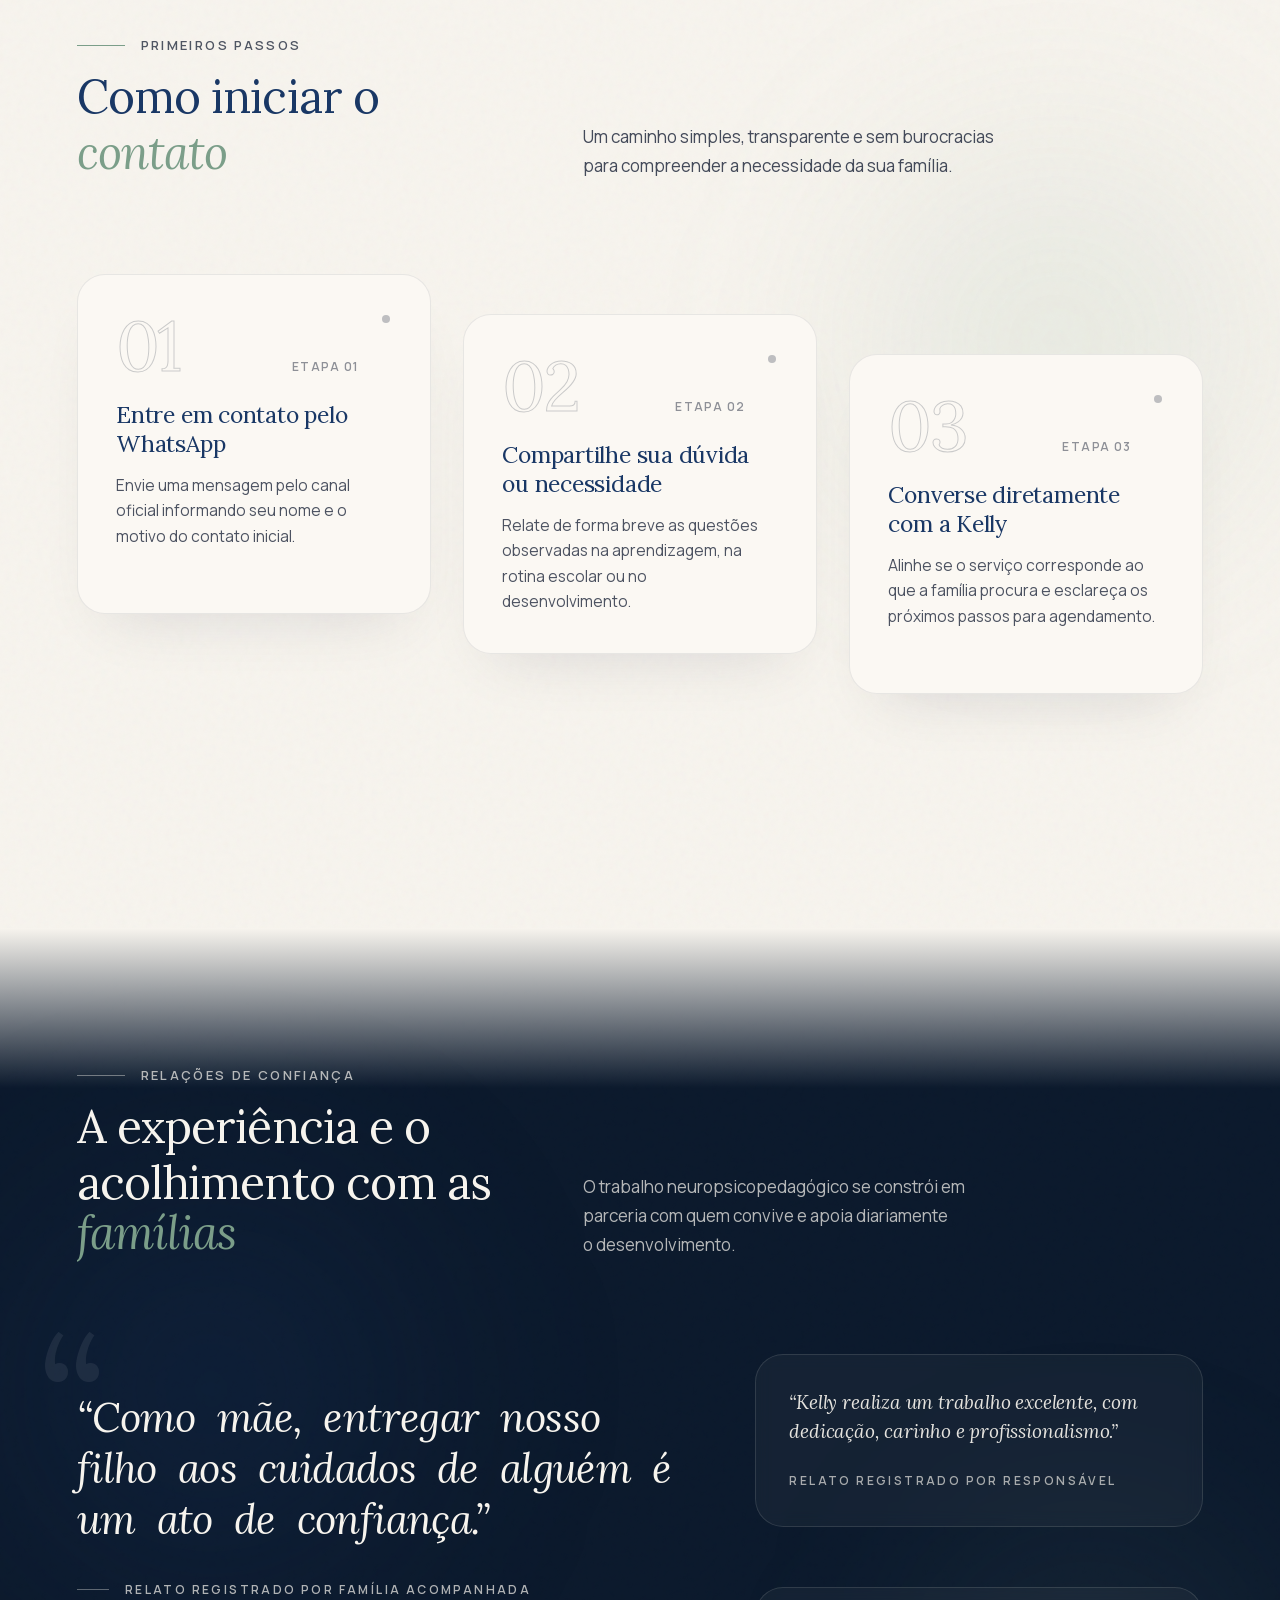
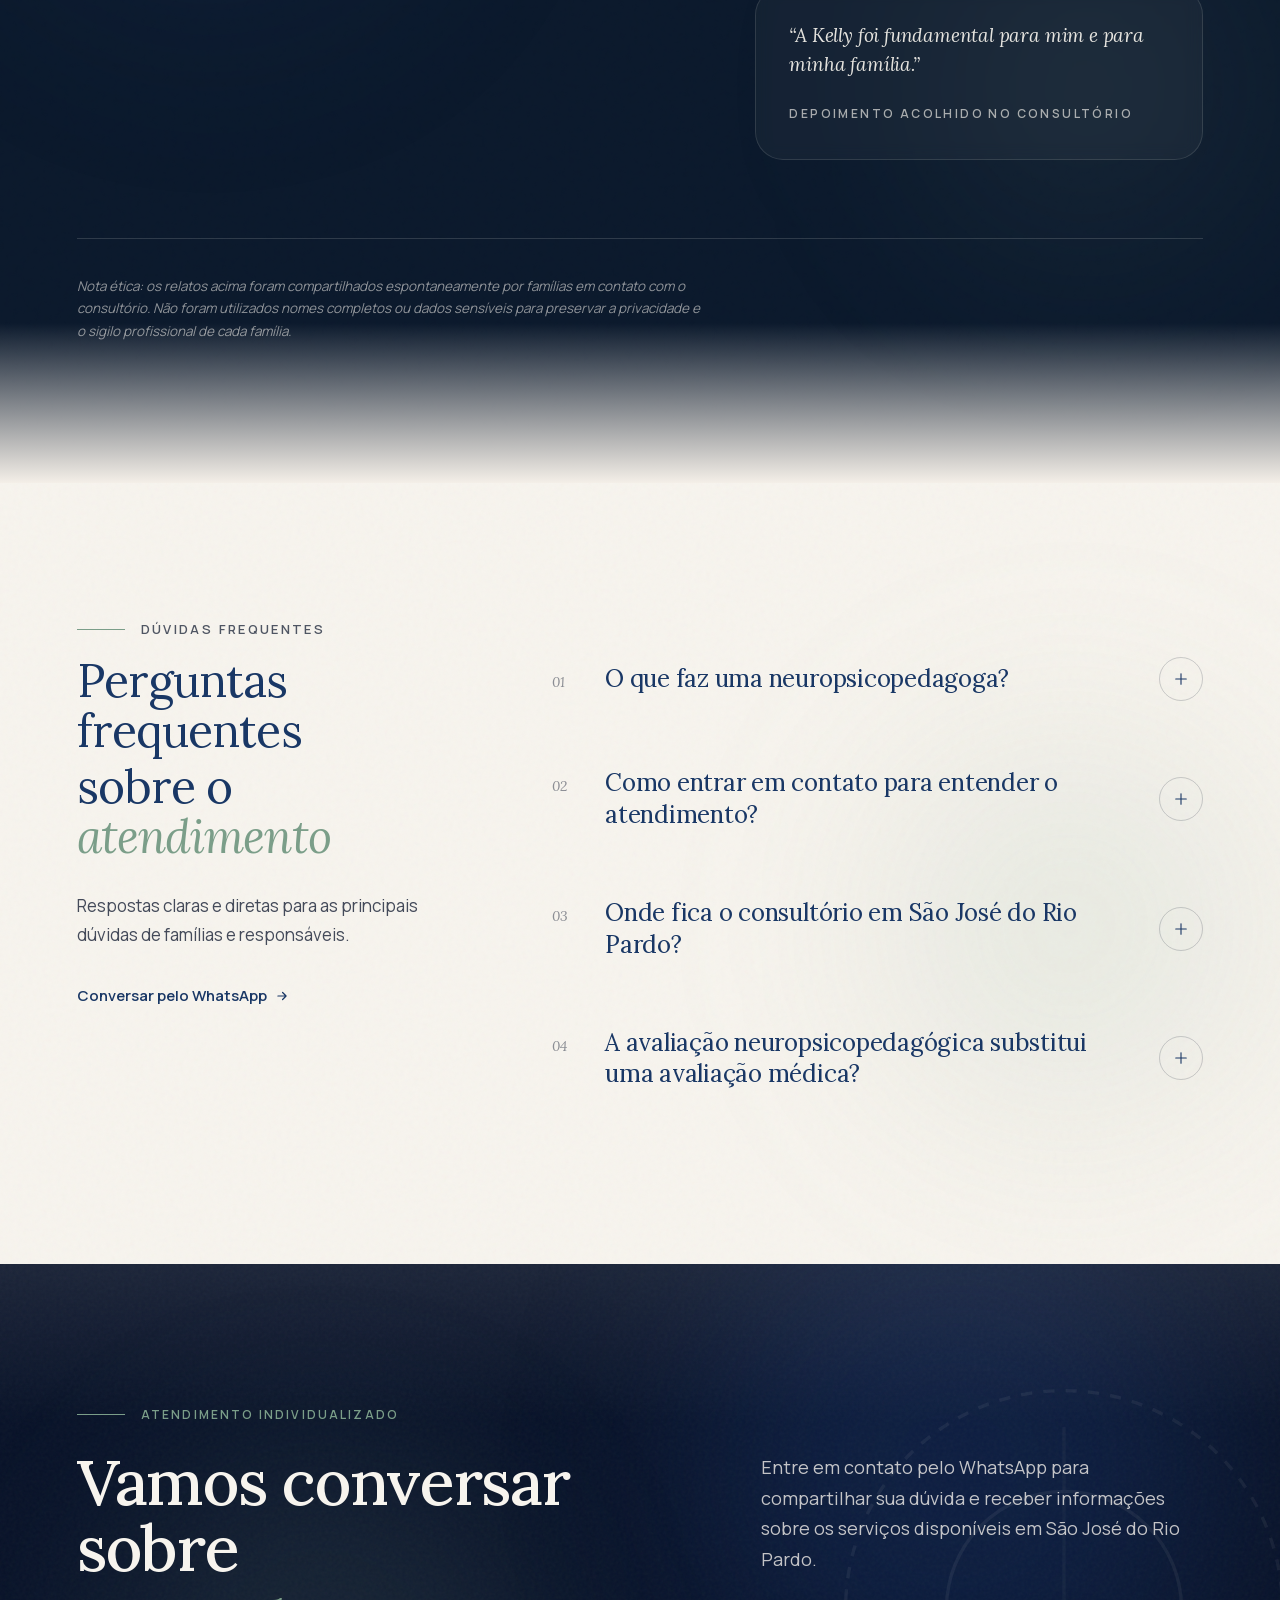
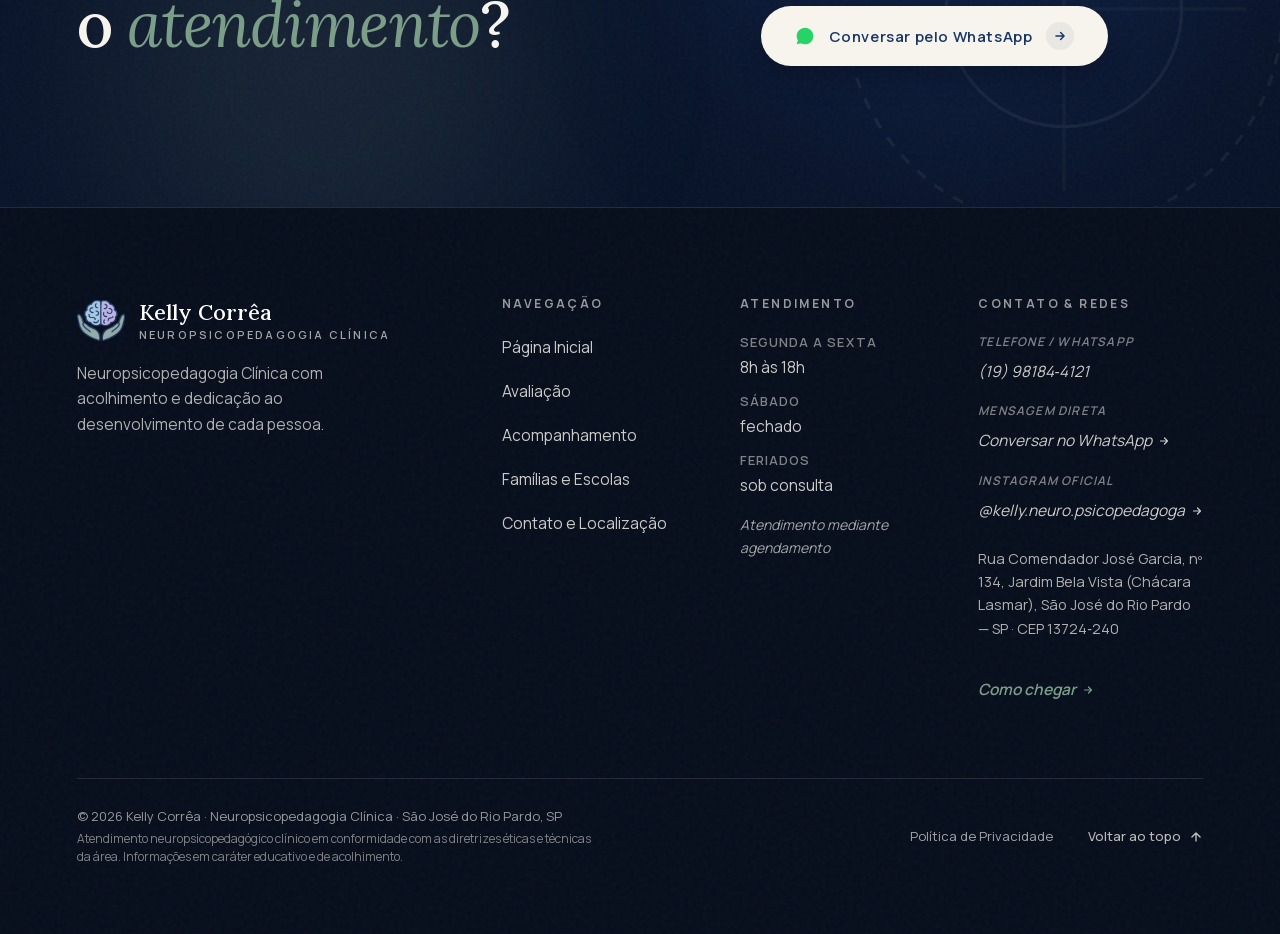
==== commit 66c62837: "fix: restaurar carregamento original de fontes da hero via Google Fonts" ====
--- a/index.html
+++ b/index.html
@@ -34,10 +34,12 @@
   <link rel="preload" as="image" href="assets/videos/hero-video-poster.webp" type="image/webp" fetchpriority="high">
 
   <!-- Preload de Fontes Críticas -->
-  <link rel="preload" href="assets/fonts/fraunces-normal-latin.woff2" as="font" type="font/woff2" crossorigin>
   <link rel="preload" href="assets/fonts/lora-500-normal-latin.woff2" as="font" type="font/woff2" crossorigin>
   <link rel="preload" href="assets/fonts/manrope-400-normal-latin.woff2" as="font" type="font/woff2" crossorigin>
   <link rel="preload" href="assets/fonts/manrope-600-normal-latin.woff2" as="font" type="font/woff2" crossorigin>
+  <link rel="preconnect" href="https://fonts.googleapis.com">
+  <link rel="preconnect" href="https://fonts.gstatic.com" crossorigin>
+  <link rel="stylesheet" href="https://fonts.googleapis.com/css2?family=Fraunces:ital,opsz,wght@0,9..144,300..600;1,9..144,300..600&family=Instrument+Sans:wght@400;500;600;700&family=Inter:wght@300;400;500;600&display=swap">
 
   <!-- Folhas de Estilo -->
   <link rel="stylesheet" href="assets/css/fonts.css">
--- a/assets/css/fonts.css
+++ b/assets/css/fonts.css
@@ -125,72 +125,4 @@
   font-display: swap;
   src: url('../fonts/manrope-700-normal-latin.woff2') format('woff2');
   unicode-range: U+0000-00FF, U+0131, U+0152-0153, U+02BB-02BC, U+02C6, U+02DA, U+02DC, U+0304, U+0308, U+0329, U+2000-206F, U+20AC, U+2122, U+2191, U+2193, U+2212, U+2215, U+FEFF, U+FFFD;
-}
-
-/* Fraunces Variable (opsz 9..144, wght 300..600) */
-@font-face {
-  font-family: 'Fraunces';
-  font-style: italic;
-  font-weight: 300 600;
-  font-display: swap;
-  src: url('../fonts/fraunces-italic-latin-ext.woff2') format('woff2');
-  unicode-range: U+0100-02BA, U+02BD-02C5, U+02C7-02CC, U+02CE-02D7, U+02DD-02FF, U+0304, U+0308, U+0329, U+1D00-1DBF, U+1E00-1E9F, U+1EF2-1EFF, U+2020, U+20A0-20AB, U+20AD-20C4, U+2113, U+2C60-2C7F, U+A720-A7FF;
-}
-@font-face {
-  font-family: 'Fraunces';
-  font-style: italic;
-  font-weight: 300 600;
-  font-display: swap;
-  src: url('../fonts/fraunces-italic-latin.woff2') format('woff2');
-  unicode-range: U+0000-00FF, U+0131, U+0152-0153, U+02BB-02BC, U+02C6, U+02DA, U+02DC, U+0304, U+0308, U+0329, U+2000-206F, U+20AC, U+2122, U+2191, U+2193, U+2212, U+2215, U+FEFF, U+FFFD;
-}
-@font-face {
-  font-family: 'Fraunces';
-  font-style: normal;
-  font-weight: 300 600;
-  font-display: swap;
-  src: url('../fonts/fraunces-normal-latin-ext.woff2') format('woff2');
-  unicode-range: U+0100-02BA, U+02BD-02C5, U+02C7-02CC, U+02CE-02D7, U+02DD-02FF, U+0304, U+0308, U+0329, U+1D00-1DBF, U+1E00-1E9F, U+1EF2-1EFF, U+2020, U+20A0-20AB, U+20AD-20C4, U+2113, U+2C60-2C7F, U+A720-A7FF;
-}
-@font-face {
-  font-family: 'Fraunces';
-  font-style: normal;
-  font-weight: 300 600;
-  font-display: swap;
-  src: url('../fonts/fraunces-normal-latin.woff2') format('woff2');
-  unicode-range: U+0000-00FF, U+0131, U+0152-0153, U+02BB-02BC, U+02C6, U+02DA, U+02DC, U+0304, U+0308, U+0329, U+2000-206F, U+20AC, U+2122, U+2191, U+2193, U+2212, U+2215, U+FEFF, U+FFFD;
-}
-
-/* Inter (wght 400, 500, 600) */
-@font-face {
-  font-family: 'Inter';
-  font-style: normal;
-  font-weight: 400;
-  font-display: swap;
-  src: url('../fonts/inter-400-latin-ext.woff2') format('woff2');
-  unicode-range: U+0100-02BA, U+02BD-02C5, U+02C7-02CC, U+02CE-02D7, U+02DD-02FF, U+0304, U+0308, U+0329, U+1D00-1DBF, U+1E00-1E9F, U+1EF2-1EFF, U+2020, U+20A0-20AB, U+20AD-20C4, U+2113, U+2C60-2C7F, U+A720-A7FF;
-}
-@font-face {
-  font-family: 'Inter';
-  font-style: normal;
-  font-weight: 400;
-  font-display: swap;
-  src: url('../fonts/inter-400-latin.woff2') format('woff2');
-  unicode-range: U+0000-00FF, U+0131, U+0152-0153, U+02BB-02BC, U+02C6, U+02DA, U+02DC, U+0304, U+0308, U+0329, U+2000-206F, U+20AC, U+2122, U+2191, U+2193, U+2212, U+2215, U+FEFF, U+FFFD;
-}
-@font-face {
-  font-family: 'Inter';
-  font-style: normal;
-  font-weight: 600;
-  font-display: swap;
-  src: url('../fonts/inter-600-latin-ext.woff2') format('woff2');
-  unicode-range: U+0100-02BA, U+02BD-02C5, U+02C7-02CC, U+02CE-02D7, U+02DD-02FF, U+0304, U+0308, U+0329, U+1D00-1DBF, U+1E00-1E9F, U+1EF2-1EFF, U+2020, U+20A0-20AB, U+20AD-20C4, U+2113, U+2C60-2C7F, U+A720-A7FF;
-}
-@font-face {
-  font-family: 'Inter';
-  font-style: normal;
-  font-weight: 600;
-  font-display: swap;
-  src: url('../fonts/inter-600-latin.woff2') format('woff2');
-  unicode-range: U+0000-00FF, U+0131, U+0152-0153, U+02BB-02BC, U+02C6, U+02DA, U+02DC, U+0304, U+0308, U+0329, U+2000-206F, U+20AC, U+2122, U+2191, U+2193, U+2212, U+2215, U+FEFF, U+FFFD;
-}
+}
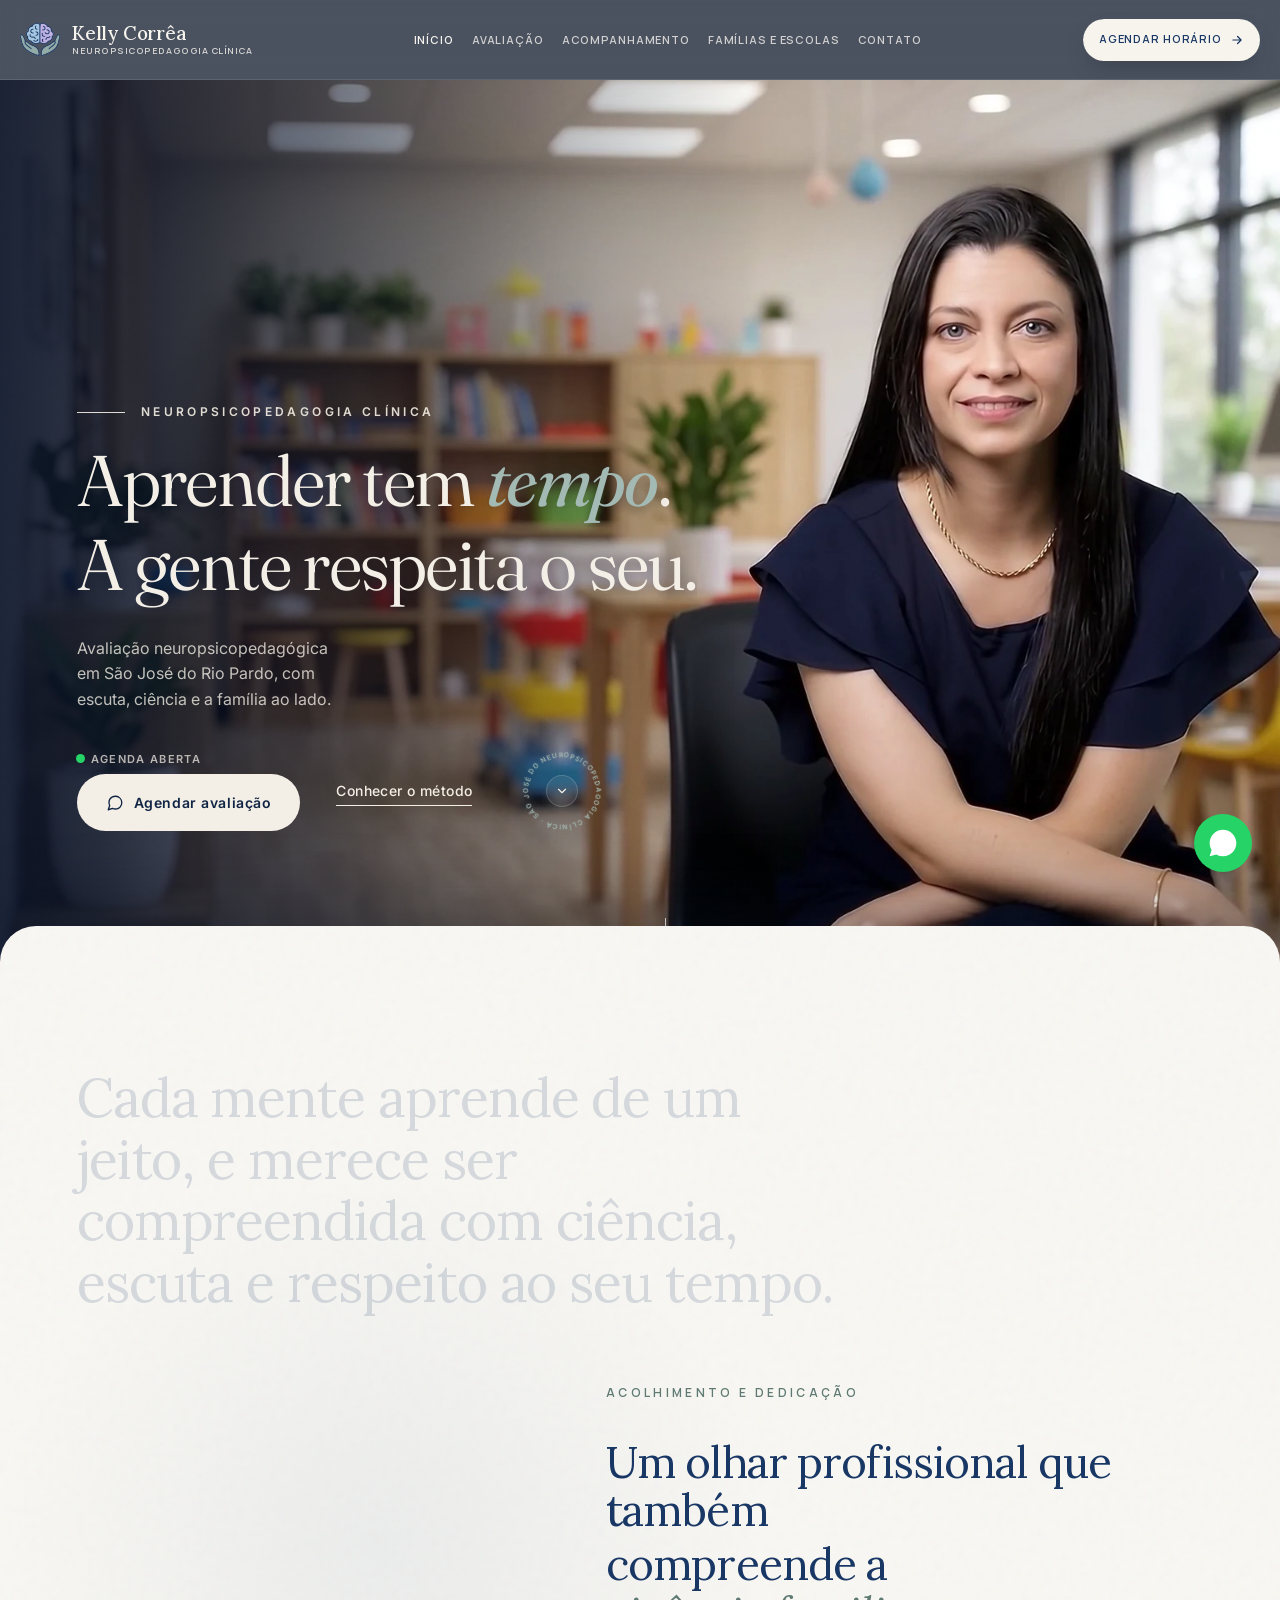
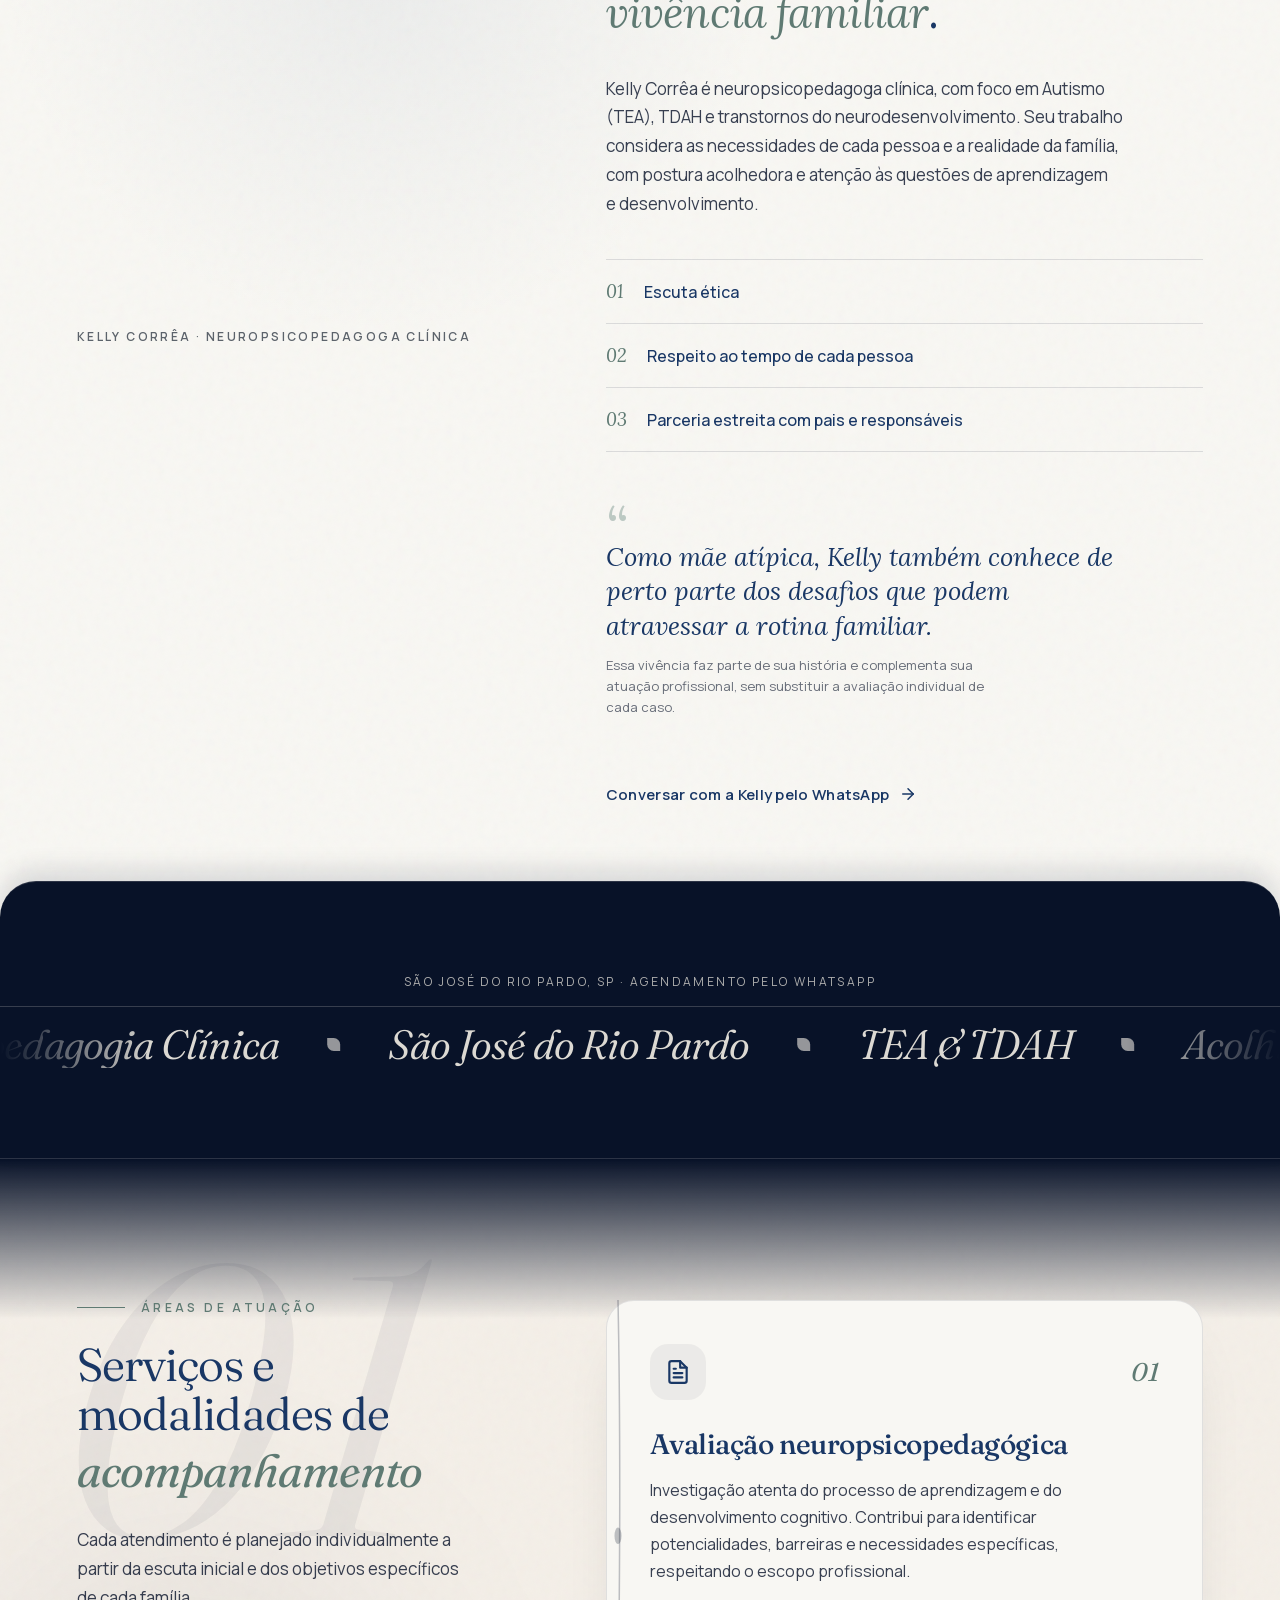
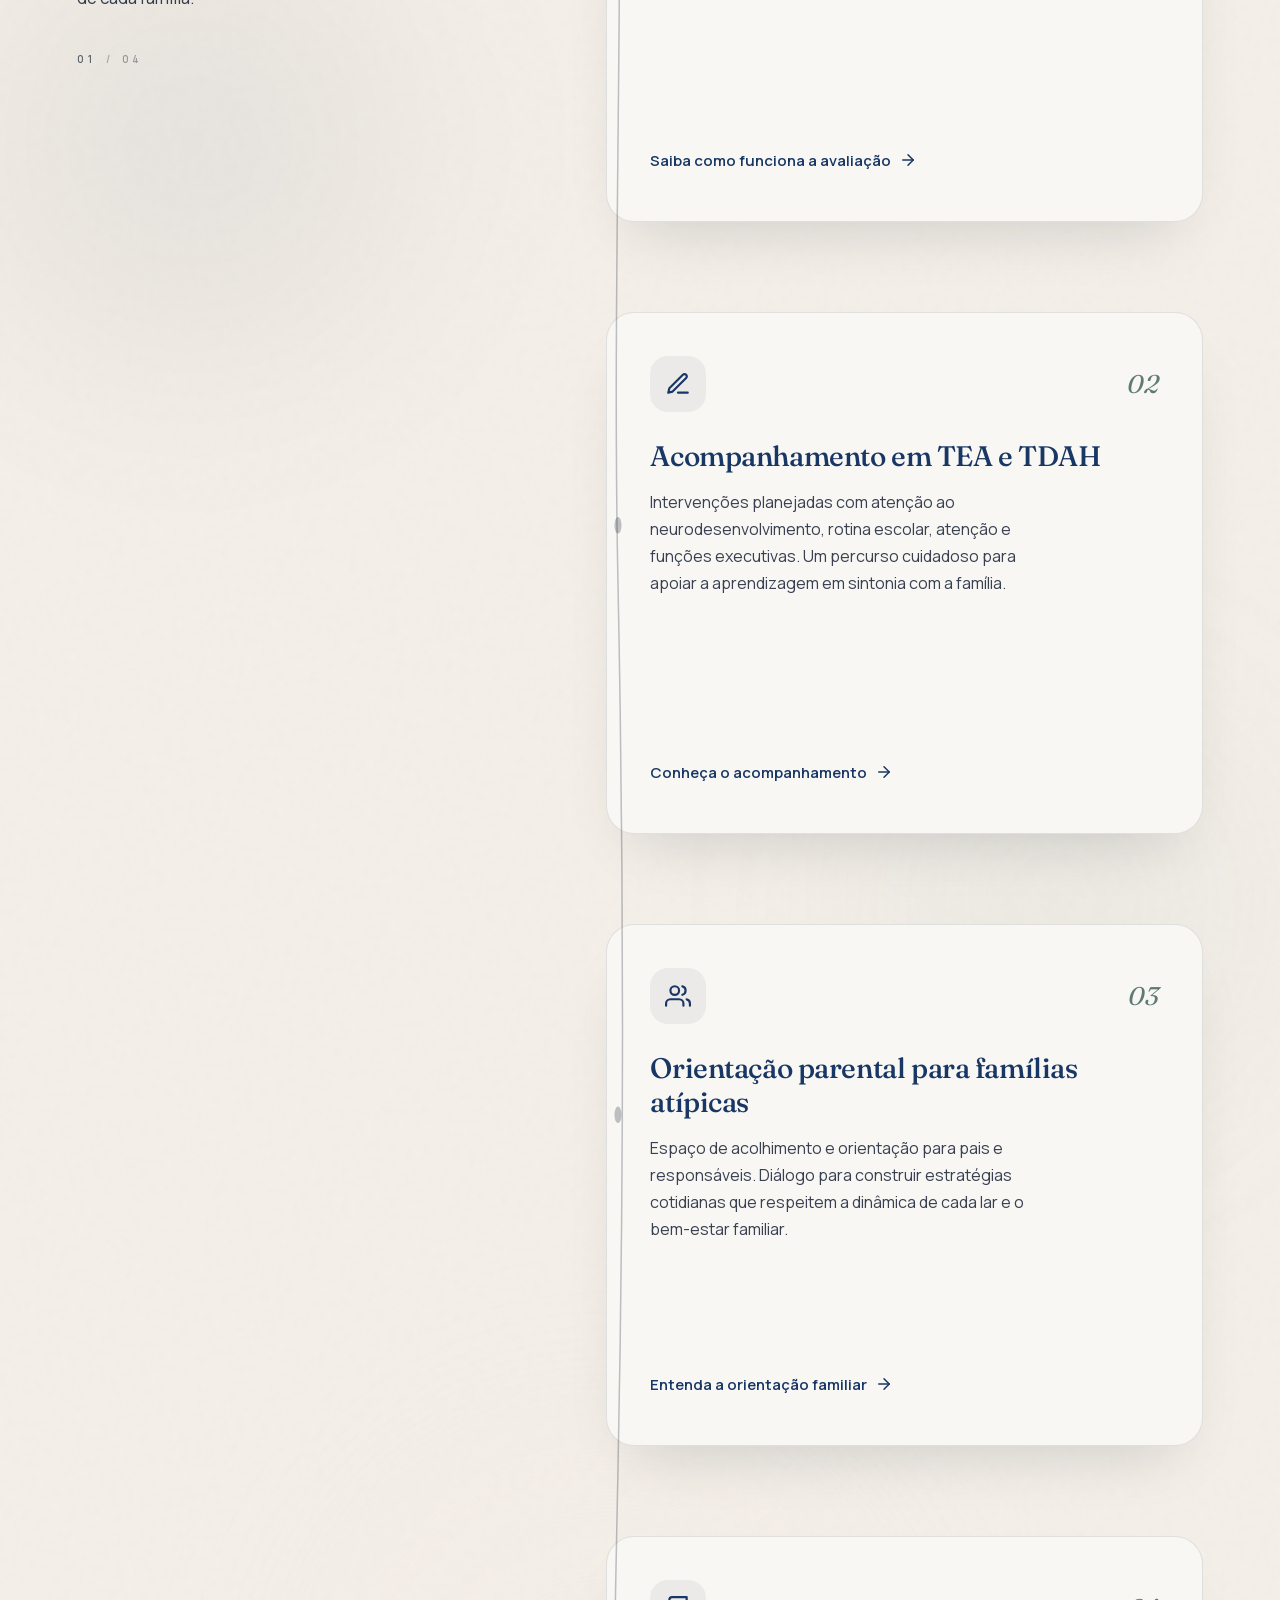
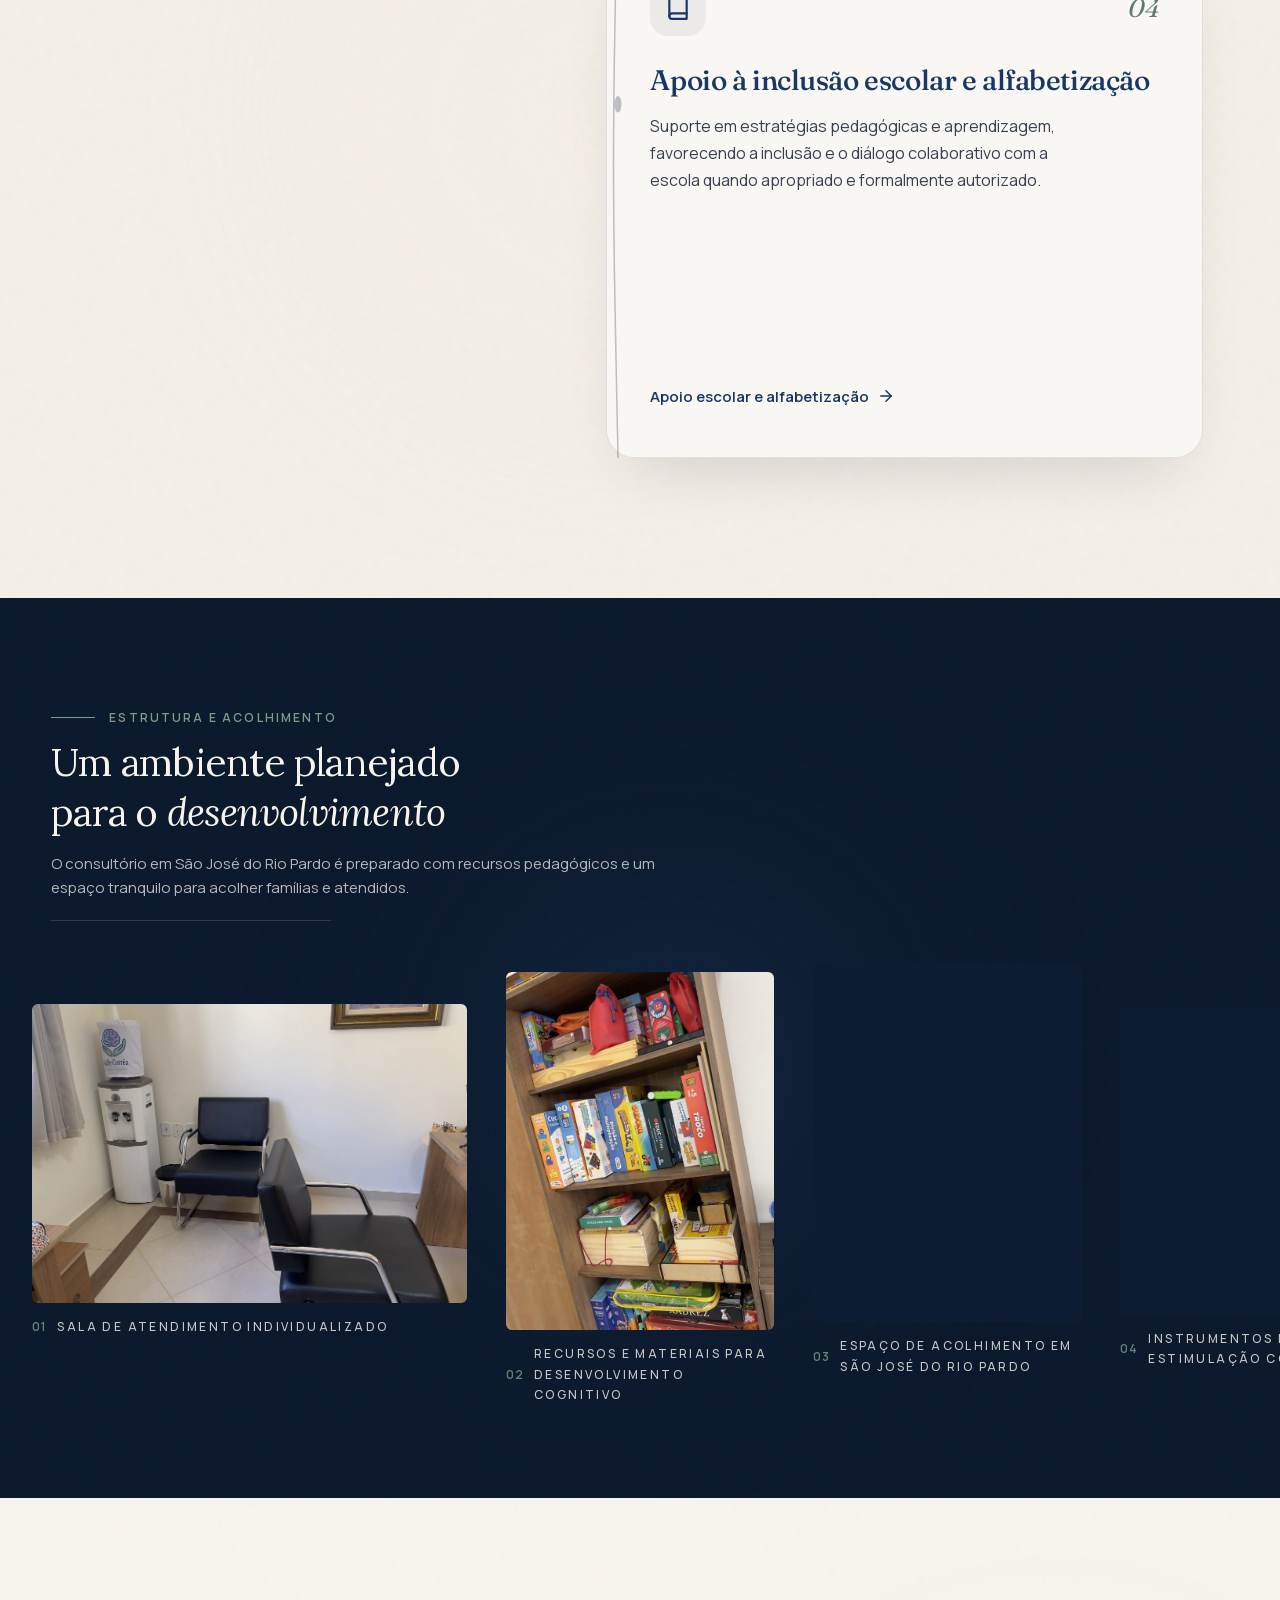
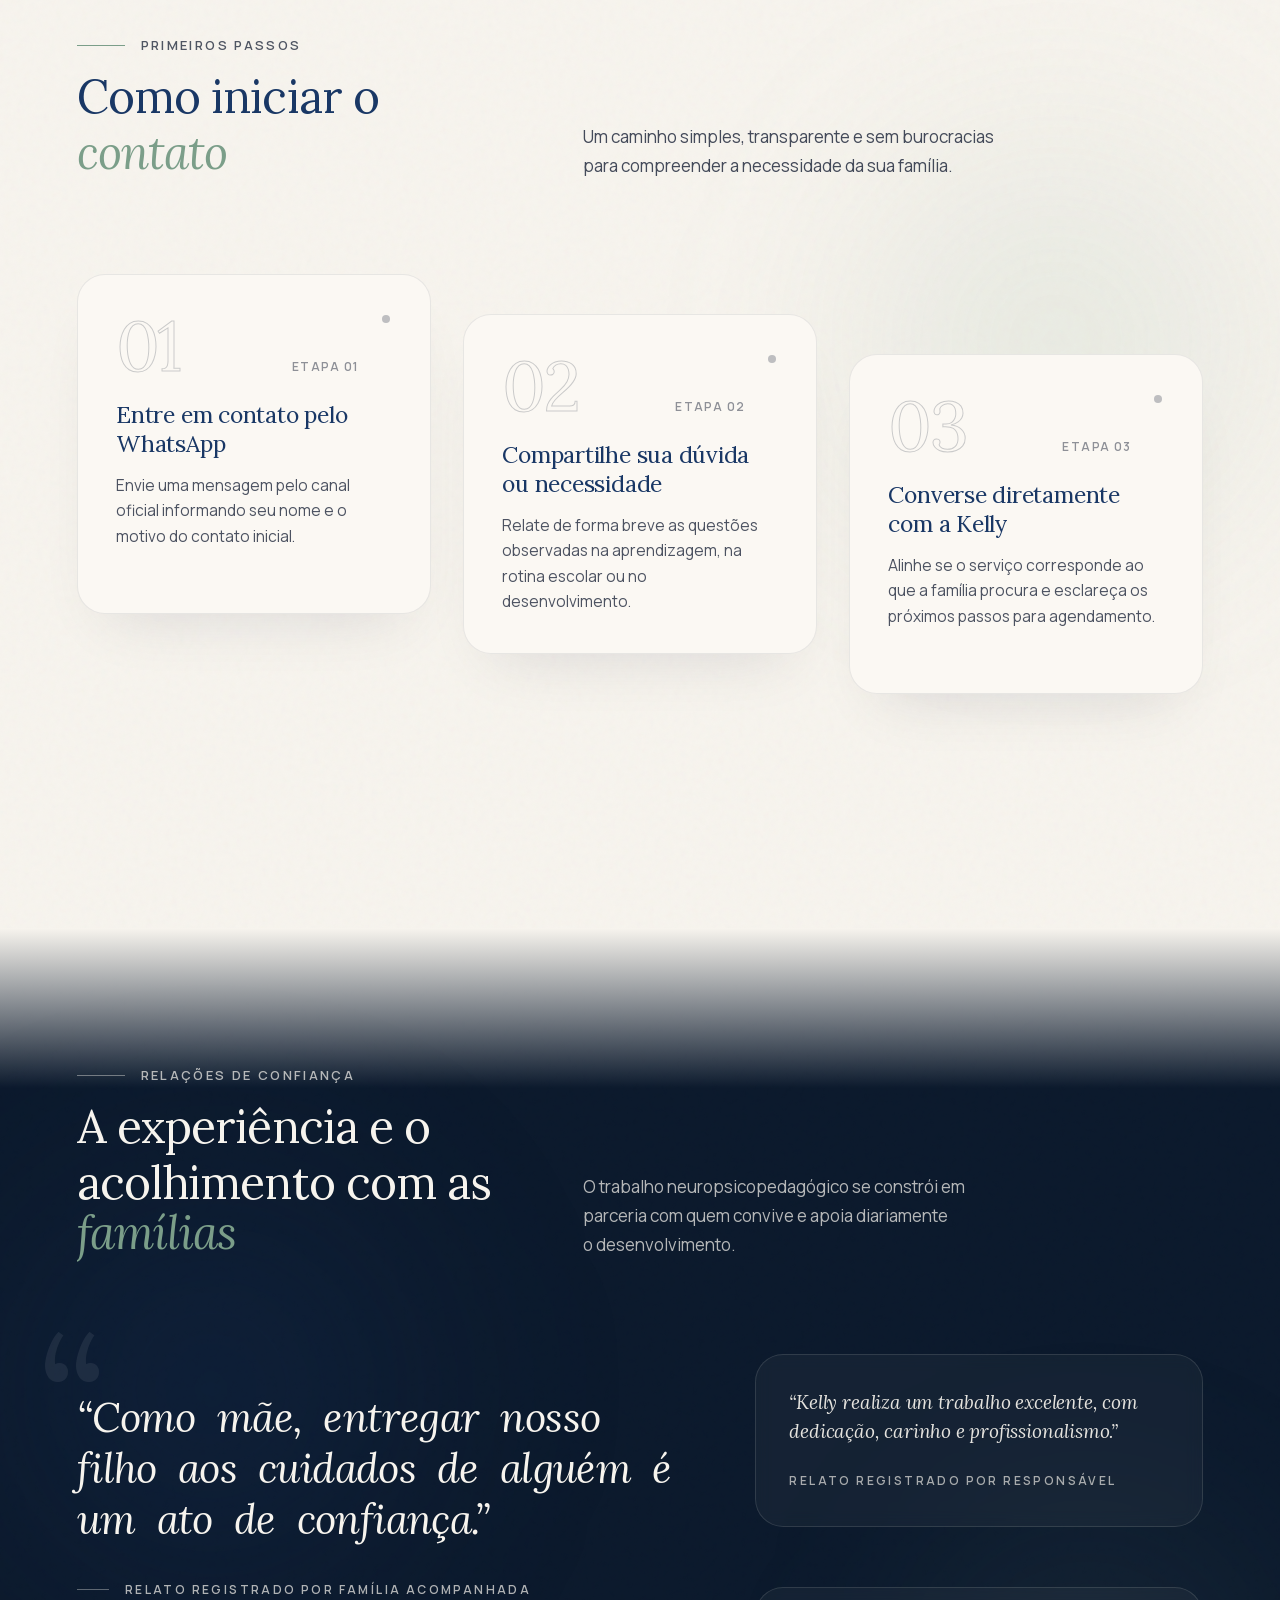
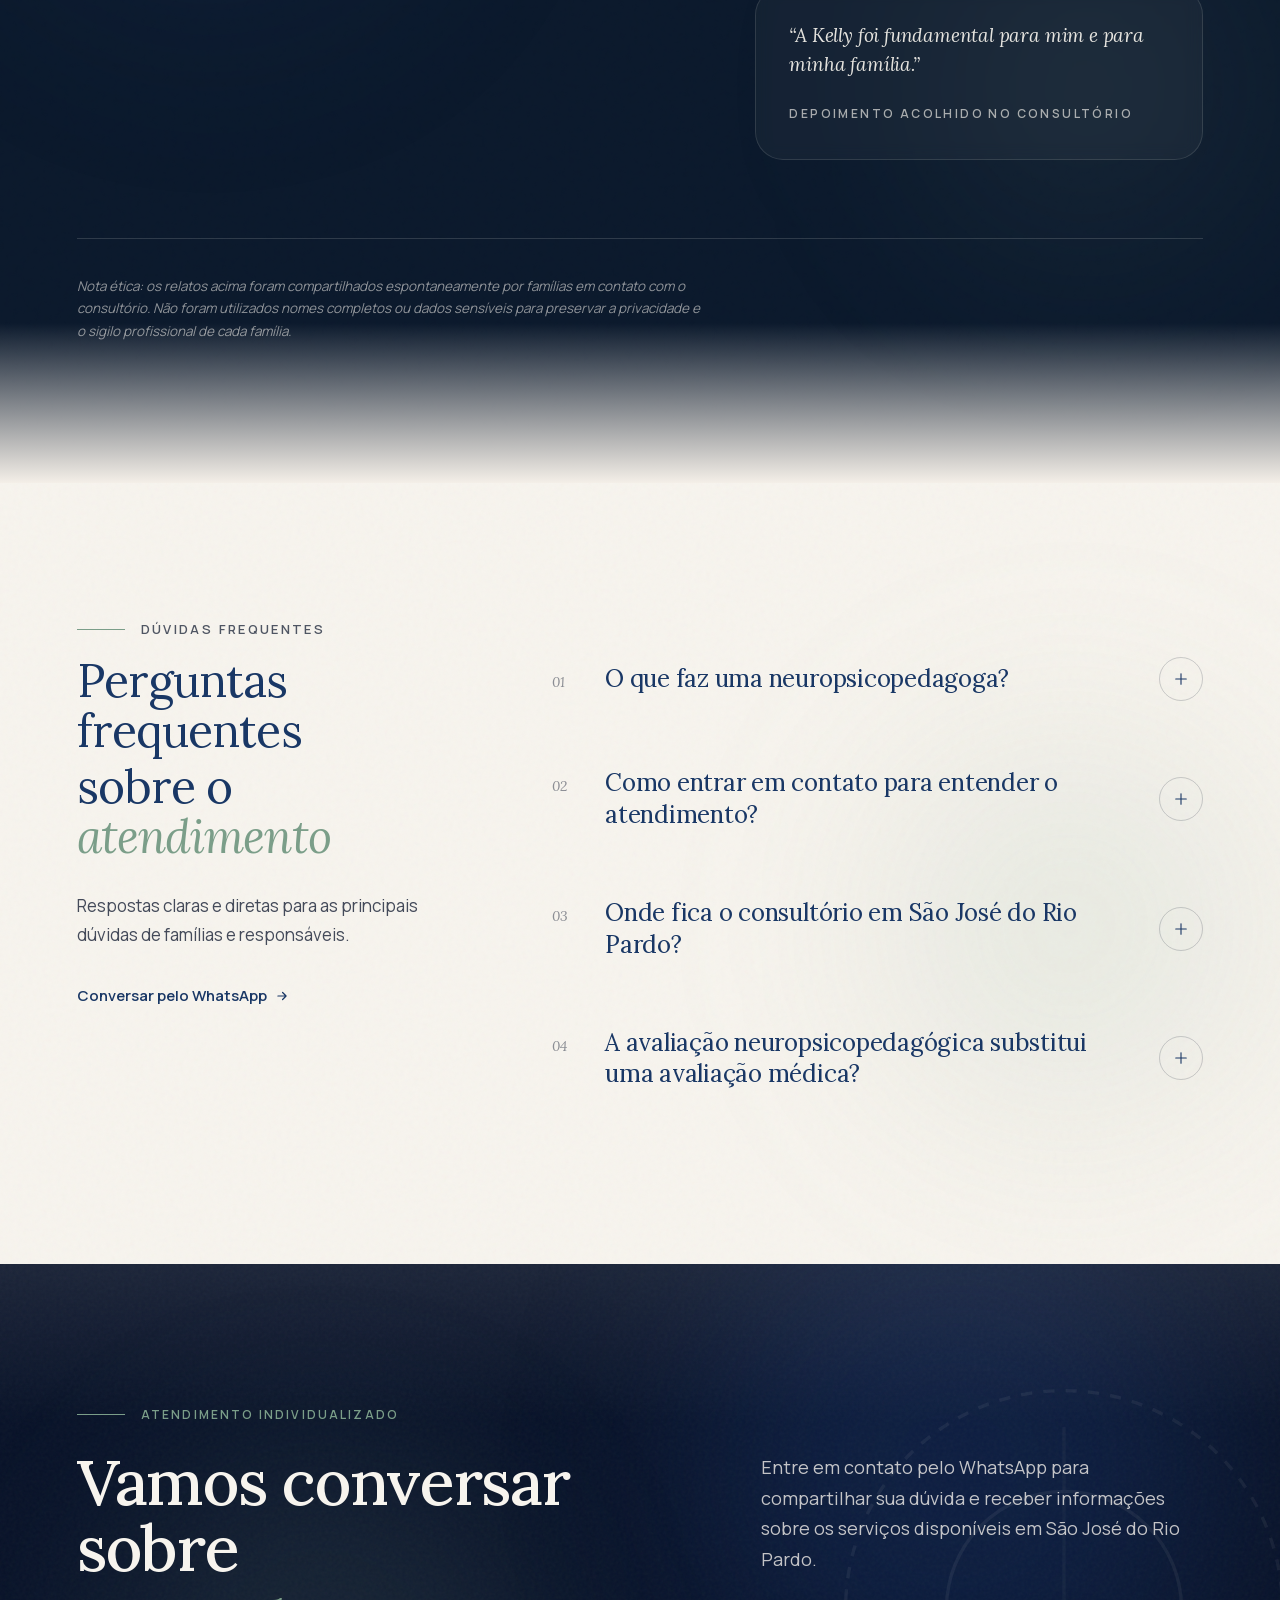
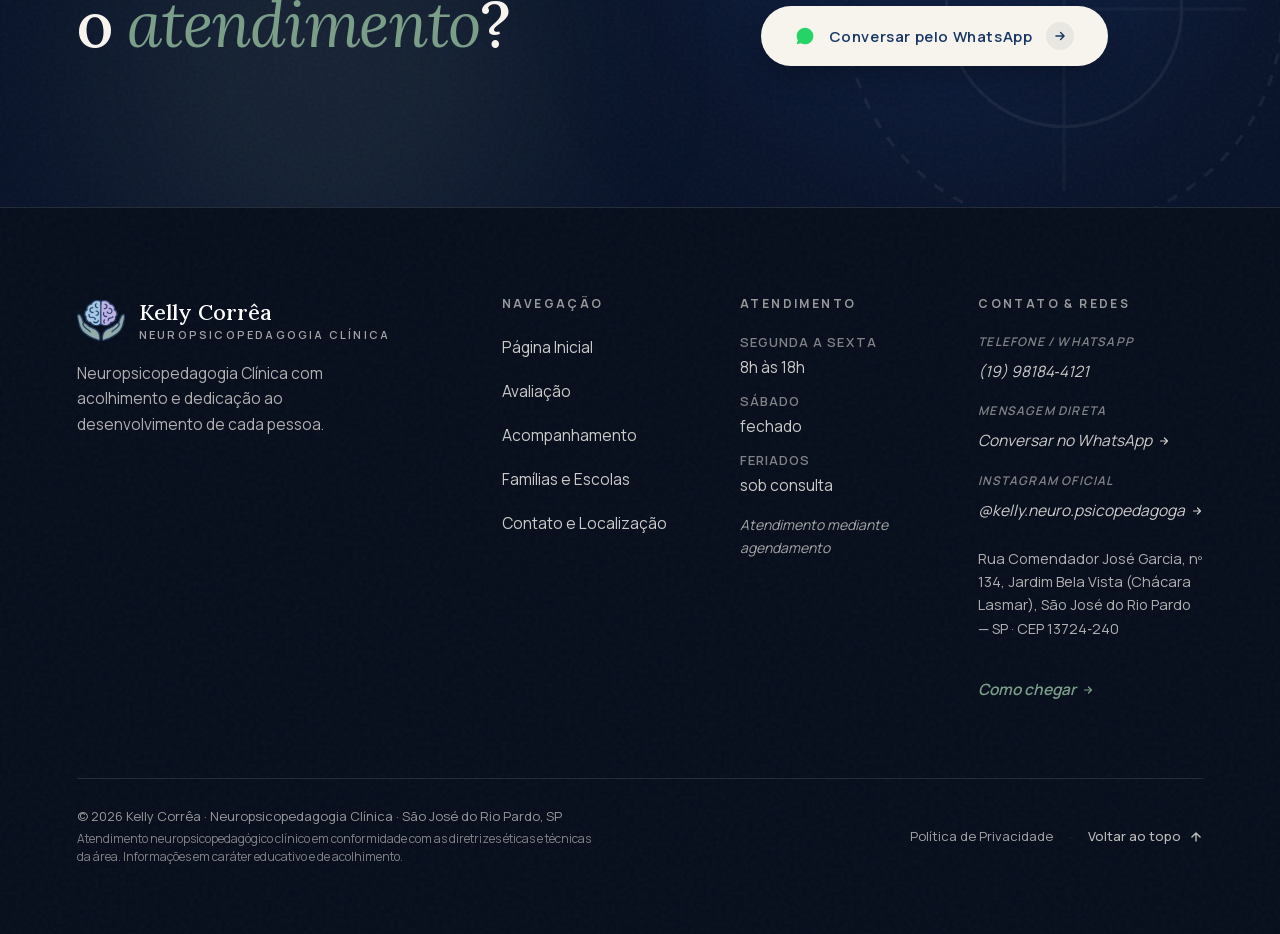
==== commit 358e0afb: "seo: dominio definitivo kellycorreaneuro.com.br e ajustes para Cloudflare Pages - canonical, og:url," ====
--- a/index.html
+++ b/index.html
@@ -6,7 +6,7 @@
   
   <title>Neuropsicopedagoga em São José do Rio Pardo | Kelly Corrêa</title>
   <meta name="description" content="Conheça o atendimento neuropsicopedagógico de Kelly Corrêa em São José do Rio Pardo. Avaliação, acompanhamento, orientação familiar e suporte à aprendizagem.">
-  <link rel="canonical" href="https://kellycorrea.com.br/">
+  <link rel="canonical" href="https://kellycorreaneuro.com.br/">
   
   <!-- Open Graph / Redes Sociais -->
   <meta property="og:type" content="website">
@@ -14,14 +14,14 @@
   <meta property="og:site_name" content="Kelly Corrêa — Neuropsicopedagogia Clínica">
   <meta property="og:title" content="Neuropsicopedagoga em São José do Rio Pardo | Kelly Corrêa">
   <meta property="og:description" content="Atendimento neuropsicopedagógico individualizado, com atenção às necessidades relacionadas à aprendizagem e ao desenvolvimento em São José do Rio Pardo, SP.">
-  <meta property="og:url" content="https://kellycorrea.com.br/">
-  <meta property="og:image" content="https://kellycorrea.com.br/assets/img/profissionais/kelly-correa-terapeuta-retrato-1.webp">
+  <meta property="og:url" content="https://kellycorreaneuro.com.br/">
+  <meta property="og:image" content="https://kellycorreaneuro.com.br/assets/img/profissionais/kelly-correa-terapeuta-retrato-1.webp">
   
   <!-- Twitter Card -->
   <meta name="twitter:card" content="summary_large_image">
   <meta name="twitter:title" content="Neuropsicopedagoga em São José do Rio Pardo | Kelly Corrêa">
   <meta name="twitter:description" content="Avaliação e acompanhamento neuropsicopedagógico individualizado em São José do Rio Pardo, SP.">
-  <meta name="twitter:image" content="https://kellycorrea.com.br/assets/img/profissionais/kelly-correa-terapeuta-retrato-1.webp">
+  <meta name="twitter:image" content="https://kellycorreaneuro.com.br/assets/img/profissionais/kelly-correa-terapeuta-retrato-1.webp">
 
   <!-- Favicons Oficiais -->
   <link rel="icon" href="favicon.ico" sizes="any">
@@ -50,14 +50,14 @@
   {
     "@context": "https://schema.org",
     "@type": "ProfessionalService",
-    "@id": "https://kellycorrea.com.br/#organization",
+    "@id": "https://kellycorreaneuro.com.br/#organization",
     "name": "Kelly Corrêa — Neuropsicopedagoga",
     "alternateName": "Kelly Aparecida Pacheco Corrêa Paulino",
     "description": "Atendimento neuropsicopedagógico clínico individualizado em São José do Rio Pardo, SP. Avaliação neuropsicopedagógica, acompanhamento em TEA e TDAH, orientação parental e apoio à inclusão escolar.",
     "telephone": "+55-19-98184-4121",
-    "url": "https://kellycorrea.com.br/",
-    "logo": "https://kellycorrea.com.br/assets/img/logos/logo-kelly-correa-principal.png",
-    "image": "https://kellycorrea.com.br/assets/img/profissionais/kelly-correa-terapeuta-retrato-1.webp",
+    "url": "https://kellycorreaneuro.com.br/",
+    "logo": "https://kellycorreaneuro.com.br/assets/img/logos/logo-kelly-correa-principal.png",
+    "image": "https://kellycorreaneuro.com.br/assets/img/profissionais/kelly-correa-terapeuta-retrato-1.webp",
     "address": {
       "@type": "PostalAddress",
       "streetAddress": "Rua Comendador José Garcia, nº 134, Jardim Bela Vista (Chácara Lasmar)",
@@ -96,7 +96,7 @@
   <header class="site-header" role="banner">
     <div class="nav-container">
       <!-- Marca: Símbolo a 44px + Nome e Especialidade em uma linha -->
-      <a href="index.html" class="brand-link" aria-label="Kelly Corrêa — Neuropsicopedagoga (Página Inicial)">
+      <a href="/" class="brand-link" aria-label="Kelly Corrêa — Neuropsicopedagoga (Página Inicial)">
         <img src="assets/img/logos/logo-kelly-correa-simbolo.webp" alt="Símbolo Kelly Corrêa Neuropsicopedagoga" class="brand-logo" width="44" height="37">
         <div class="brand-text">
           <span class="brand-name">Kelly Corrêa</span>
@@ -106,11 +106,11 @@
 
       <!-- Menu de Navegação Centralizado -->
       <nav id="menu-navegacao" class="nav-menu" role="navigation" aria-label="Menu Principal">
-        <a href="index.html" class="nav-link active" aria-current="page">Início</a>
-        <a href="avaliacao-neuropsicopedagogica.html" class="nav-link">Avaliação</a>
-        <a href="acompanhamento-neuropsicopedagogico.html" class="nav-link">Acompanhamento</a>
-        <a href="orientacao-parental-inclusao-escolar.html" class="nav-link">Famílias e Escolas</a>
-        <a href="orientacao-parental-inclusao-escolar.html#contato" class="nav-link">Contato</a>
+        <a href="/" class="nav-link active" aria-current="page">Início</a>
+        <a href="/avaliacao-neuropsicopedagogica" class="nav-link">Avaliação</a>
+        <a href="/acompanhamento-neuropsicopedagogico" class="nav-link">Acompanhamento</a>
+        <a href="/orientacao-parental-inclusao-escolar" class="nav-link">Famílias e Escolas</a>
+        <a href="/orientacao-parental-inclusao-escolar#contato" class="nav-link">Contato</a>
 
         <!-- CTA Visível Dentro do Painel Mobile Full-Screen -->
         <a href="https://wa.me/5519981844121?text=Ol%C3%A1%2C%20Kelly!%20Gostaria%20de%20informa%C3%A7%C3%B5es%20sobre%20o%20atendimento%20neuropsicopedag%C3%B3gico." target="_blank" rel="noopener noreferrer" class="nav-cta nav-cta-mobile" aria-label="Agendar horário">
@@ -553,7 +553,7 @@
                     Investigação atenta do processo de aprendizagem e do desenvolvimento cognitivo. Contribui para identificar potencialidades, barreiras e necessidades específicas, respeitando o escopo profissional.
                   </p>
                   <div class="servicos__card-action">
-                    <a href="avaliacao-neuropsicopedagogica.html" class="servicos__card-link" aria-label="Saiba como funciona a avaliação neuropsicopedagógica">
+                    <a href="/avaliacao-neuropsicopedagogica" class="servicos__card-link" aria-label="Saiba como funciona a avaliação neuropsicopedagógica">
                       <span class="servicos__card-link-label">Saiba como funciona a avaliação</span>
                       <span class="servicos__card-arrow" aria-hidden="true">
                         <svg width="18" height="18" viewBox="0 0 24 24" fill="none" stroke="currentColor" stroke-width="2" stroke-linecap="round" stroke-linejoin="round"><line x1="5" y1="12" x2="19" y2="12"></line><polyline points="12 5 19 12 12 19"></polyline></svg>
@@ -580,7 +580,7 @@
                     Intervenções planejadas com atenção ao neurodesenvolvimento, rotina escolar, atenção e funções executivas. Um percurso cuidadoso para apoiar a aprendizagem em sintonia com a família.
                   </p>
                   <div class="servicos__card-action">
-                    <a href="acompanhamento-neuropsicopedagogico.html" class="servicos__card-link" aria-label="Conheça o acompanhamento em TEA e TDAH">
+                    <a href="/acompanhamento-neuropsicopedagogico" class="servicos__card-link" aria-label="Conheça o acompanhamento em TEA e TDAH">
                       <span class="servicos__card-link-label">Conheça o acompanhamento</span>
                       <span class="servicos__card-arrow" aria-hidden="true">
                         <svg width="18" height="18" viewBox="0 0 24 24" fill="none" stroke="currentColor" stroke-width="2" stroke-linecap="round" stroke-linejoin="round"><line x1="5" y1="12" x2="19" y2="12"></line><polyline points="12 5 19 12 12 19"></polyline></svg>
@@ -607,7 +607,7 @@
                     Espaço de acolhimento e orientação para pais e responsáveis. Diálogo para construir estratégias cotidianas que respeitem a dinâmica de cada lar e o bem-estar familiar.
                   </p>
                   <div class="servicos__card-action">
-                    <a href="orientacao-parental-inclusao-escolar.html" class="servicos__card-link" aria-label="Entenda a orientação familiar para famílias atípicas">
+                    <a href="/orientacao-parental-inclusao-escolar" class="servicos__card-link" aria-label="Entenda a orientação familiar para famílias atípicas">
                       <span class="servicos__card-link-label">Entenda a orientação familiar</span>
                       <span class="servicos__card-arrow" aria-hidden="true">
                         <svg width="18" height="18" viewBox="0 0 24 24" fill="none" stroke="currentColor" stroke-width="2" stroke-linecap="round" stroke-linejoin="round"><line x1="5" y1="12" x2="19" y2="12"></line><polyline points="12 5 19 12 12 19"></polyline></svg>
@@ -634,7 +634,7 @@
                     Suporte em estratégias pedagógicas e aprendizagem, favorecendo a inclusão e o diálogo colaborativo com a escola quando apropriado e formalmente autorizado.
                   </p>
                   <div class="servicos__card-action">
-                    <a href="orientacao-parental-inclusao-escolar.html" class="servicos__card-link" aria-label="Saiba mais sobre apoio escolar e alfabetização">
+                    <a href="/orientacao-parental-inclusao-escolar" class="servicos__card-link" aria-label="Saiba mais sobre apoio escolar e alfabetização">
                       <span class="servicos__card-link-label">Apoio escolar e alfabetização</span>
                       <span class="servicos__card-arrow" aria-hidden="true">
                         <svg width="18" height="18" viewBox="0 0 24 24" fill="none" stroke="currentColor" stroke-width="2" stroke-linecap="round" stroke-linejoin="round"><line x1="5" y1="12" x2="19" y2="12"></line><polyline points="12 5 19 12 12 19"></polyline></svg>
@@ -1271,7 +1271,7 @@
       <div class="rodape__grid">
         <!-- Coluna 1: Marca (4fr) -->
         <div class="rodape__col-brand">
-          <a href="index.html" class="rodape__brand-link" aria-label="Kelly Corrêa — Neuropsicopedagoga (Início)">
+          <a href="/" class="rodape__brand-link" aria-label="Kelly Corrêa — Neuropsicopedagoga (Início)">
             <img src="assets/img/logos/logo-kelly-correa-simbolo.webp" alt="Símbolo Kelly Corrêa" class="rodape__brand-symbol" width="48" height="48" loading="lazy">
             <div class="rodape__brand-text">
               <span class="rodape__brand-name">Kelly Corrêa</span>
@@ -1288,11 +1288,11 @@
           <h3 class="rodape__heading">Navegação</h3>
           <nav aria-label="Rodapé">
             <ul class="rodape__links">
-              <li><a href="index.html" class="rodape__link">Página Inicial</a></li>
-              <li><a href="avaliacao-neuropsicopedagogica.html" class="rodape__link">Avaliação</a></li>
-              <li><a href="acompanhamento-neuropsicopedagogico.html" class="rodape__link">Acompanhamento</a></li>
-              <li><a href="orientacao-parental-inclusao-escolar.html" class="rodape__link">Famílias e Escolas</a></li>
-              <li><a href="orientacao-parental-inclusao-escolar.html#contato" class="rodape__link">Contato e Localização</a></li>
+              <li><a href="/" class="rodape__link">Página Inicial</a></li>
+              <li><a href="/avaliacao-neuropsicopedagogica" class="rodape__link">Avaliação</a></li>
+              <li><a href="/acompanhamento-neuropsicopedagogico" class="rodape__link">Acompanhamento</a></li>
+              <li><a href="/orientacao-parental-inclusao-escolar" class="rodape__link">Famílias e Escolas</a></li>
+              <li><a href="/orientacao-parental-inclusao-escolar#contato" class="rodape__link">Contato e Localização</a></li>
             </ul>
           </nav>
         </div>
@@ -1374,7 +1374,7 @@
             </p>
           </div>
           <div class="rodape__base-links">
-            <a href="politica-de-privacidade.html" class="rodape__base-link">Política de Privacidade</a>
+            <a href="/politica-de-privacidade" class="rodape__base-link">Política de Privacidade</a>
             <span class="rodape__base-sep" aria-hidden="true">·</span>
             <a href="#topo" class="rodape__back-to-top" id="voltarAoTopo" aria-label="Voltar ao topo da página">
               <span>Voltar ao topo</span>
--- a/assets/css/main.css
+++ b/assets/css/main.css
@@ -781,7 +781,7 @@
   padding-left: clamp(24px, 6vw, 96px);
   padding-right: clamp(24px, 5vw, 64px);
   padding-top: clamp(80px, 12vh, 120px);
-  padding-bottom: clamp(14px, 2vh, 24px);
+  padding-bottom: clamp(56px, 9vh, 112px);
   box-sizing: border-box;
   flex: 1;
   display: flex;
@@ -1173,7 +1173,7 @@
 }
 
 @media (max-width: 768px) {
-  .hero__container { padding-bottom: 5.5rem; }
+  .hero__container { padding-bottom: clamp(48px, 8vh, 88px); }
   .hero__video, .hero__poster { object-position: 70% center; }
   .hero__gradient {
     background: linear-gradient(
@@ -1214,7 +1214,7 @@
   position: relative;
   isolation: isolate;
   overflow: hidden;
-  transition: transform 0.6s var(--suave), box-shadow 0.5s var(--suave), background-color 0.4s var(--suave), color 0.4s;
+  transition: transform 0.5s var(--suave), box-shadow 0.45s var(--suave), background-color 0.35s var(--suave), color 0.35s;
 }
 
 /* Cortina de Preenchimento Suave (Inspiração Hero / Design System) */
@@ -1228,7 +1228,7 @@
   z-index: -1;
   border-radius: 50%;
   background: rgba(255, 255, 255, 0.18);
-  transition: top 0.7s var(--suave);
+  transition: top 0.6s var(--suave);
   pointer-events: none;
 }
 
@@ -1252,7 +1252,7 @@
     transparent
   );
   transform: skewX(-20deg);
-  transition: left 0.75s var(--suave);
+  transition: left 0.65s var(--suave);
   pointer-events: none;
   z-index: 1;
 }
@@ -1263,7 +1263,7 @@
 
 /* Micro-rotação e deslocamento do ícone SVG no hover */
 .btn svg {
-  transition: transform 0.6s var(--suave);
+  transition: transform 0.5s var(--suave);
 }
 .btn:hover svg {
   transform: translateX(3px) rotate(-15deg);
@@ -1314,7 +1314,7 @@
   position: relative;
   isolation: isolate;
   overflow: hidden;
-  transition: background-color var(--transition-fast), transform 0.6s var(--suave), box-shadow 0.6s var(--suave);
+  transition: background-color var(--transition-fast), transform 0.5s var(--suave), box-shadow 0.5s var(--suave);
 }
 .nav-cta::before {
   content: "";
@@ -1326,7 +1326,7 @@
   z-index: -1;
   border-radius: 50%;
   background: var(--color-blue-dark);
-  transition: top 0.7s var(--suave);
+  transition: top 0.6s var(--suave);
   pointer-events: none;
 }
 .nav-cta:hover::before {
@@ -1341,7 +1341,7 @@
   height: 100%;
   background: linear-gradient(90deg, transparent, rgba(255, 255, 255, 0.3), transparent);
   transform: skewX(-20deg);
-  transition: left 0.75s var(--suave);
+  transition: left 0.65s var(--suave);
   pointer-events: none;
   z-index: 1;
 }
@@ -1353,7 +1353,7 @@
   box-shadow: 0 10px 24px rgba(25, 55, 101, 0.3), 0 0 20px rgba(25, 55, 101, 0.15);
 }
 .nav-cta svg {
-  transition: transform 0.6s var(--suave);
+  transition: transform 0.5s var(--suave);
 }
 .nav-cta:hover svg {
   transform: translateX(3px) rotate(-15deg);
@@ -1374,7 +1374,7 @@
   align-items: center;
   justify-content: center;
   box-shadow: var(--shadow-floating);
-  transition: transform 0.6s var(--suave), box-shadow 0.6s var(--suave), background-color 0.4s var(--suave);
+  transition: transform 0.5s var(--suave), box-shadow 0.5s var(--suave), background-color 0.35s var(--suave);
   text-decoration: none;
   overflow: hidden;
   isolation: isolate;
@@ -1388,7 +1388,7 @@
   height: 100%;
   background: linear-gradient(90deg, transparent, rgba(255, 255, 255, 0.45), transparent);
   transform: skewX(-20deg);
-  transition: left 0.8s var(--suave);
+  transition: left 0.7s var(--suave);
   pointer-events: none;
 }
 .whatsapp-float:hover::after {
@@ -2241,7 +2241,7 @@
   display: flex;
   align-items: center;
   justify-content: center;
-  transition: transform 0.5s var(--ease-soft), background-color 0.4s var(--ease-soft), color 0.4s;
+  transition: transform 0.45s var(--ease-soft), background-color 0.35s var(--ease-soft), color 0.35s;
 }
 
 .servicos__card-num {
@@ -2249,7 +2249,7 @@
   font-style: italic;
   font-size: 1.6rem;
   color: var(--color-sage-dark, #72928A);
-  transition: color 0.4s var(--ease-soft);
+  transition: color 0.35s var(--ease-soft);
 }
 
 .servicos__card-title {
@@ -2259,7 +2259,7 @@
   letter-spacing: -0.015em;
   color: var(--color-blue-deep);
   margin: 0 0 16px 0;
-  transition: color 0.4s var(--ease-soft);
+  transition: color 0.35s var(--ease-soft);
 }
 
 .servicos__card-text {
@@ -2270,7 +2270,7 @@
   color: rgba(8, 18, 40, 0.80);
   margin: 0 0 clamp(24px, 3vh, 36px) 0;
   flex-grow: 1;
-  transition: color 0.4s var(--ease-soft);
+  transition: color 0.35s var(--ease-soft);
 }
 
 .servicos__card-action {
@@ -2288,7 +2288,7 @@
   text-decoration: none;
   position: relative;
   padding: 4px 0;
-  transition: color 0.4s var(--ease-soft);
+  transition: color 0.35s var(--ease-soft);
 }
 
 .servicos__card-arrow {
@@ -2306,7 +2306,7 @@
   background-color: var(--color-blue-deep);
   transform: scaleX(0);
   transform-origin: left center;
-  transition: transform 0.4s var(--ease-soft), background-color 0.4s;
+  transition: transform 0.35s var(--ease-soft), background-color 0.35s;
 }
 
 /* STEP 6: Card Hover & Focus-within States (Desktop Only) */
@@ -2317,7 +2317,7 @@
     inset: 0;
     background-color: var(--hero-navy-dark, #081228);
     transform: translateY(100%);
-    transition: transform 0.8s var(--ease-soft);
+    transition: transform 0.7s var(--ease-soft);
     border-radius: 28px;
     z-index: 1;
     pointer-events: none;
@@ -2657,9 +2657,9 @@
   flex-direction: column;
   box-shadow: 0 30px 60px -30px rgba(8, 18, 40, 0.12);
   overflow: hidden;
-  transition: transform 0.6s cubic-bezier(0.22, 1, 0.36, 1), 
-              box-shadow 0.6s cubic-bezier(0.22, 1, 0.36, 1), 
-              border-color 0.4s ease;
+  transition: transform 0.5s cubic-bezier(0.22, 1, 0.36, 1), 
+              box-shadow 0.5s cubic-bezier(0.22, 1, 0.36, 1), 
+              border-color 0.35s ease;
   will-change: transform, clip-path;
 }
 
@@ -2670,7 +2670,7 @@
   inset: 0;
   background-color: var(--color-blue-deep, #081228);
   transform: translateY(101%);
-  transition: transform 0.8s cubic-bezier(0.22, 1, 0.36, 1);
+  transition: transform 0.7s cubic-bezier(0.22, 1, 0.36, 1);
   z-index: 0;
   border-radius: 28px;
 }
@@ -3452,6 +3452,10 @@
     transform: none !important;
   }
 
+  .galeria__frame {
+    will-change: auto;
+  }
+
   .galeria__cursor {
     display: none !important;
   }
@@ -3733,9 +3737,9 @@
   overflow: hidden;
   backdrop-filter: blur(8px);
   -webkit-backdrop-filter: blur(8px);
-  transition: transform 0.6s cubic-bezier(0.22, 1, 0.36, 1), 
-              border-color 0.4s ease, 
-              box-shadow 0.6s cubic-bezier(0.22, 1, 0.36, 1);
+  transition: transform 0.5s cubic-bezier(0.22, 1, 0.36, 1), 
+              border-color 0.35s ease, 
+              box-shadow 0.5s cubic-bezier(0.22, 1, 0.36, 1);
   will-change: transform, clip-path;
 }
 
@@ -3746,7 +3750,7 @@
   inset: 0;
   background-color: var(--color-ivory, #F7F4EE);
   transform: translateY(101%);
-  transition: transform 0.8s cubic-bezier(0.22, 1, 0.36, 1);
+  transition: transform 0.7s cubic-bezier(0.22, 1, 0.36, 1);
   z-index: 0;
   border-radius: 28px;
 }
@@ -4159,7 +4163,7 @@
   inset: 0;
   background-color: rgba(244, 239, 232, 0.70);
   transform: translateY(101%);
-  transition: transform 0.7s cubic-bezier(0.22, 1, 0.36, 1);
+  transition: transform 0.6s cubic-bezier(0.22, 1, 0.36, 1);
   z-index: 0;
   pointer-events: none;
   border-radius: 12px;
@@ -5351,7 +5355,7 @@
   box-shadow: 0 16px 36px -10px rgba(18, 40, 73, 0.45), 0 0 0 1px rgba(255, 255, 255, 0.25);
   cursor: pointer;
   user-select: none;
-  transition: transform 0.6s var(--suave), box-shadow 0.6s var(--suave), background-color 0.4s var(--suave);
+  transition: transform 0.5s var(--suave), box-shadow 0.5s var(--suave), background-color 0.35s var(--suave);
   backdrop-filter: blur(8px);
   -webkit-backdrop-filter: blur(8px);
 }
@@ -5362,7 +5366,7 @@
   width: 100%;
   height: 100%;
   animation: girarSelo 24s linear infinite;
-  transition: transform 0.6s var(--suave);
+  transition: transform 0.5s var(--suave);
 }
 
 .selo-giro text {
@@ -5382,14 +5386,14 @@
   border-radius: 50%;
   background: rgba(255, 255, 255, 0.2);
   color: var(--color-white);
-  transition: transform 0.6s var(--suave), background-color 0.4s;
+  transition: transform 0.5s var(--suave), background-color 0.35s;
 }
 
 .selo-giro__centro svg {
   width: 22px;
   height: 22px;
   stroke-width: 1.8;
-  transition: transform 0.6s var(--suave);
+  transition: transform 0.5s var(--suave);
 }
 
 .selo-giro:hover {
@@ -5434,7 +5438,7 @@
   text-decoration: none;
   white-space: nowrap;
   cursor: pointer;
-  transition: transform 0.6s var(--suave), box-shadow 0.5s var(--suave), color 0.4s;
+  transition: transform 0.5s var(--suave), box-shadow 0.45s var(--suave), color 0.35s;
 }
 
 .botao::before {
@@ -5447,7 +5451,7 @@
   z-index: -1;
   border-radius: 50%;
   background: var(--fundo-ativo);
-  transition: top 0.7s var(--suave);
+  transition: top 0.6s var(--suave);
 }
 
 .botao:hover::before,
@@ -5473,13 +5477,13 @@
   background: var(--cor);
   color: var(--fundo);
   overflow: hidden;
-  transition: background-color 0.4s, color 0.4s;
+  transition: background-color 0.35s, color 0.35s;
 }
 
 .botao__icone svg {
   width: 18px;
   height: 18px;
-  transition: transform 0.6s var(--suave);
+  transition: transform 0.5s var(--suave);
 }
 
 .botao:hover .botao__icone svg {
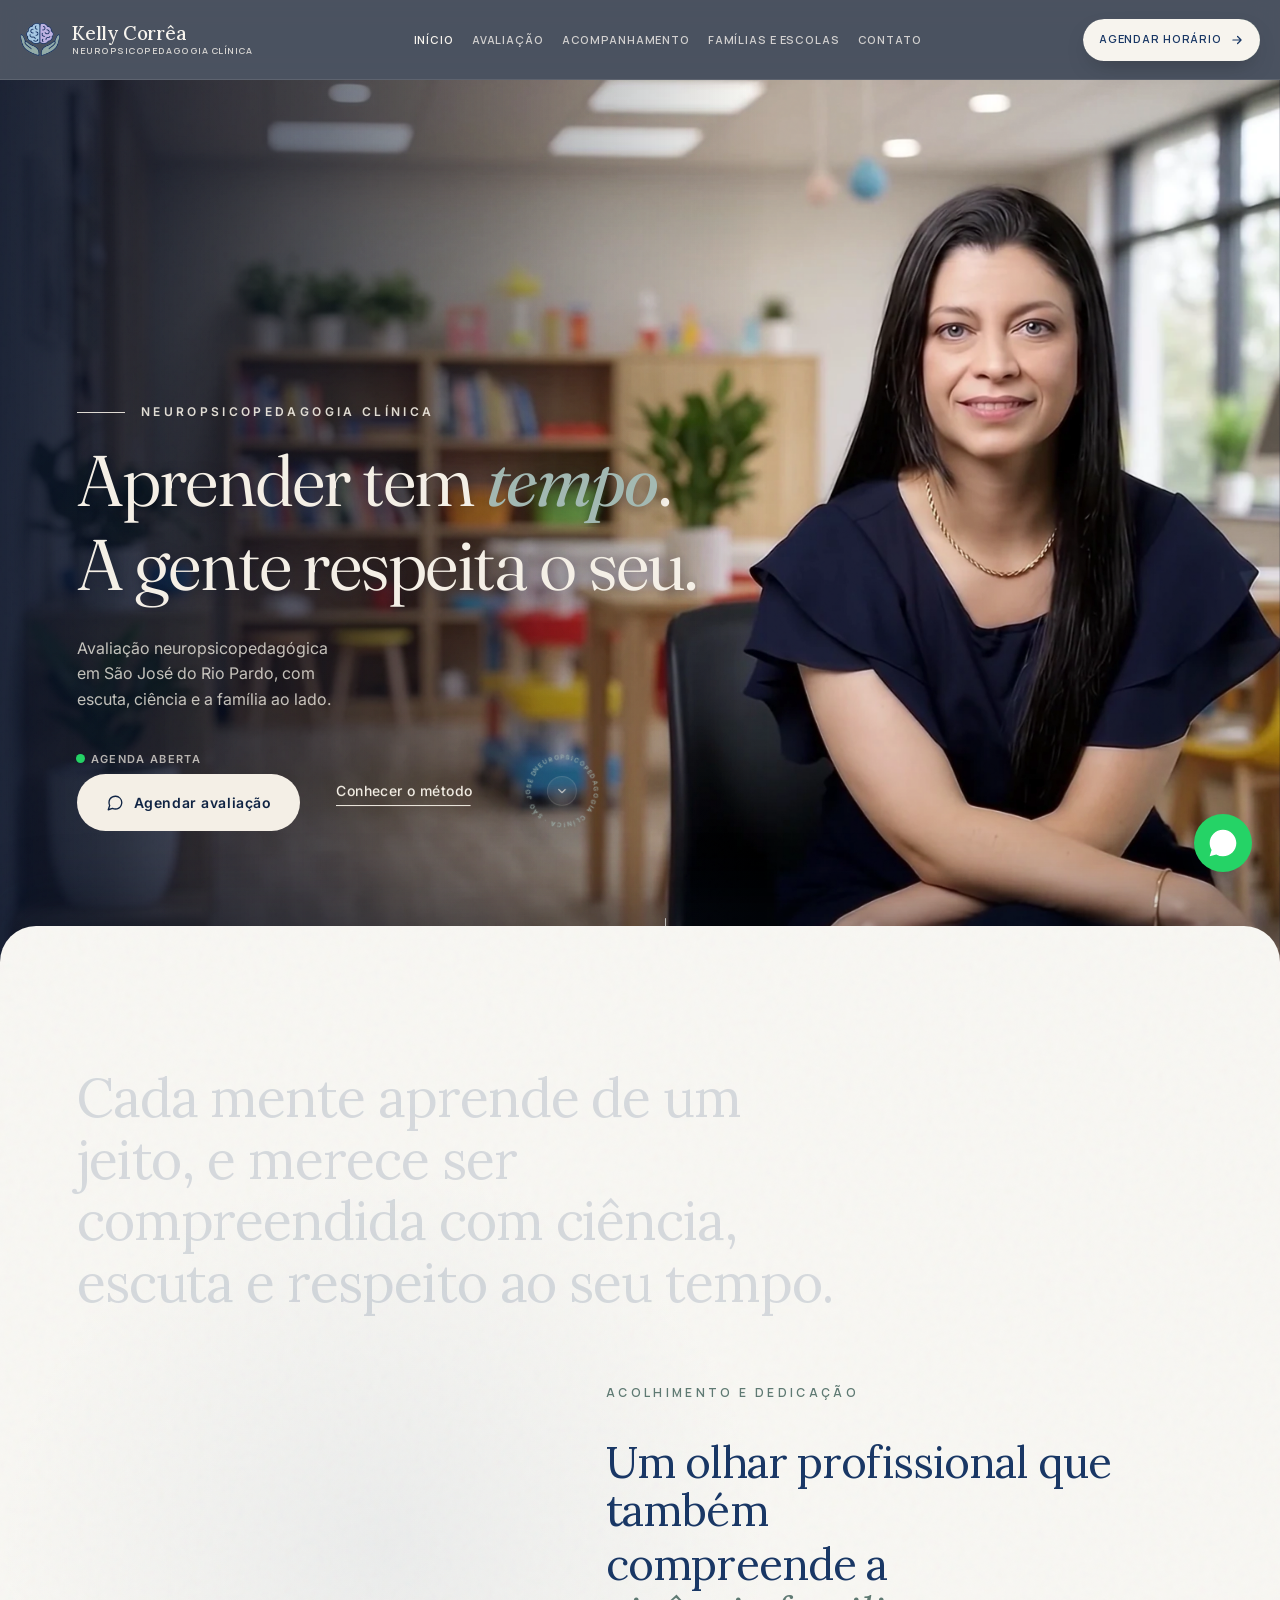
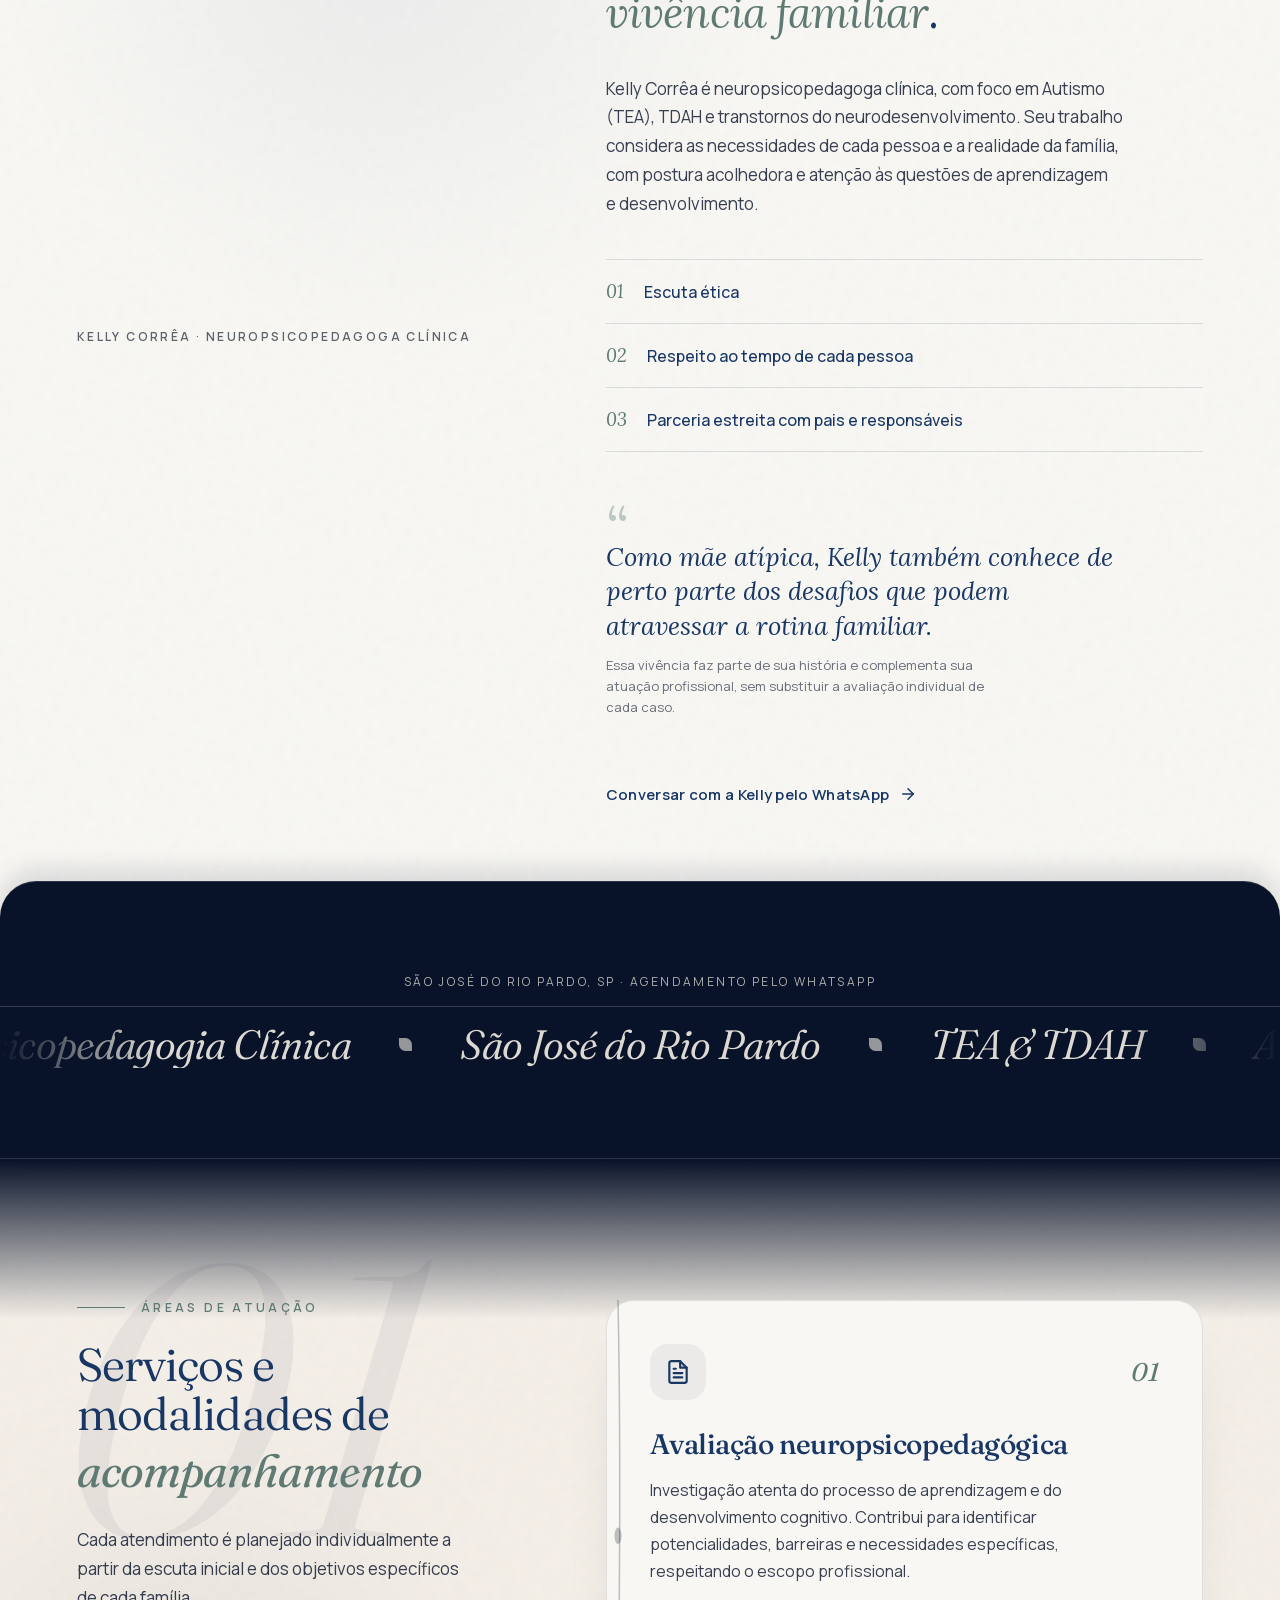
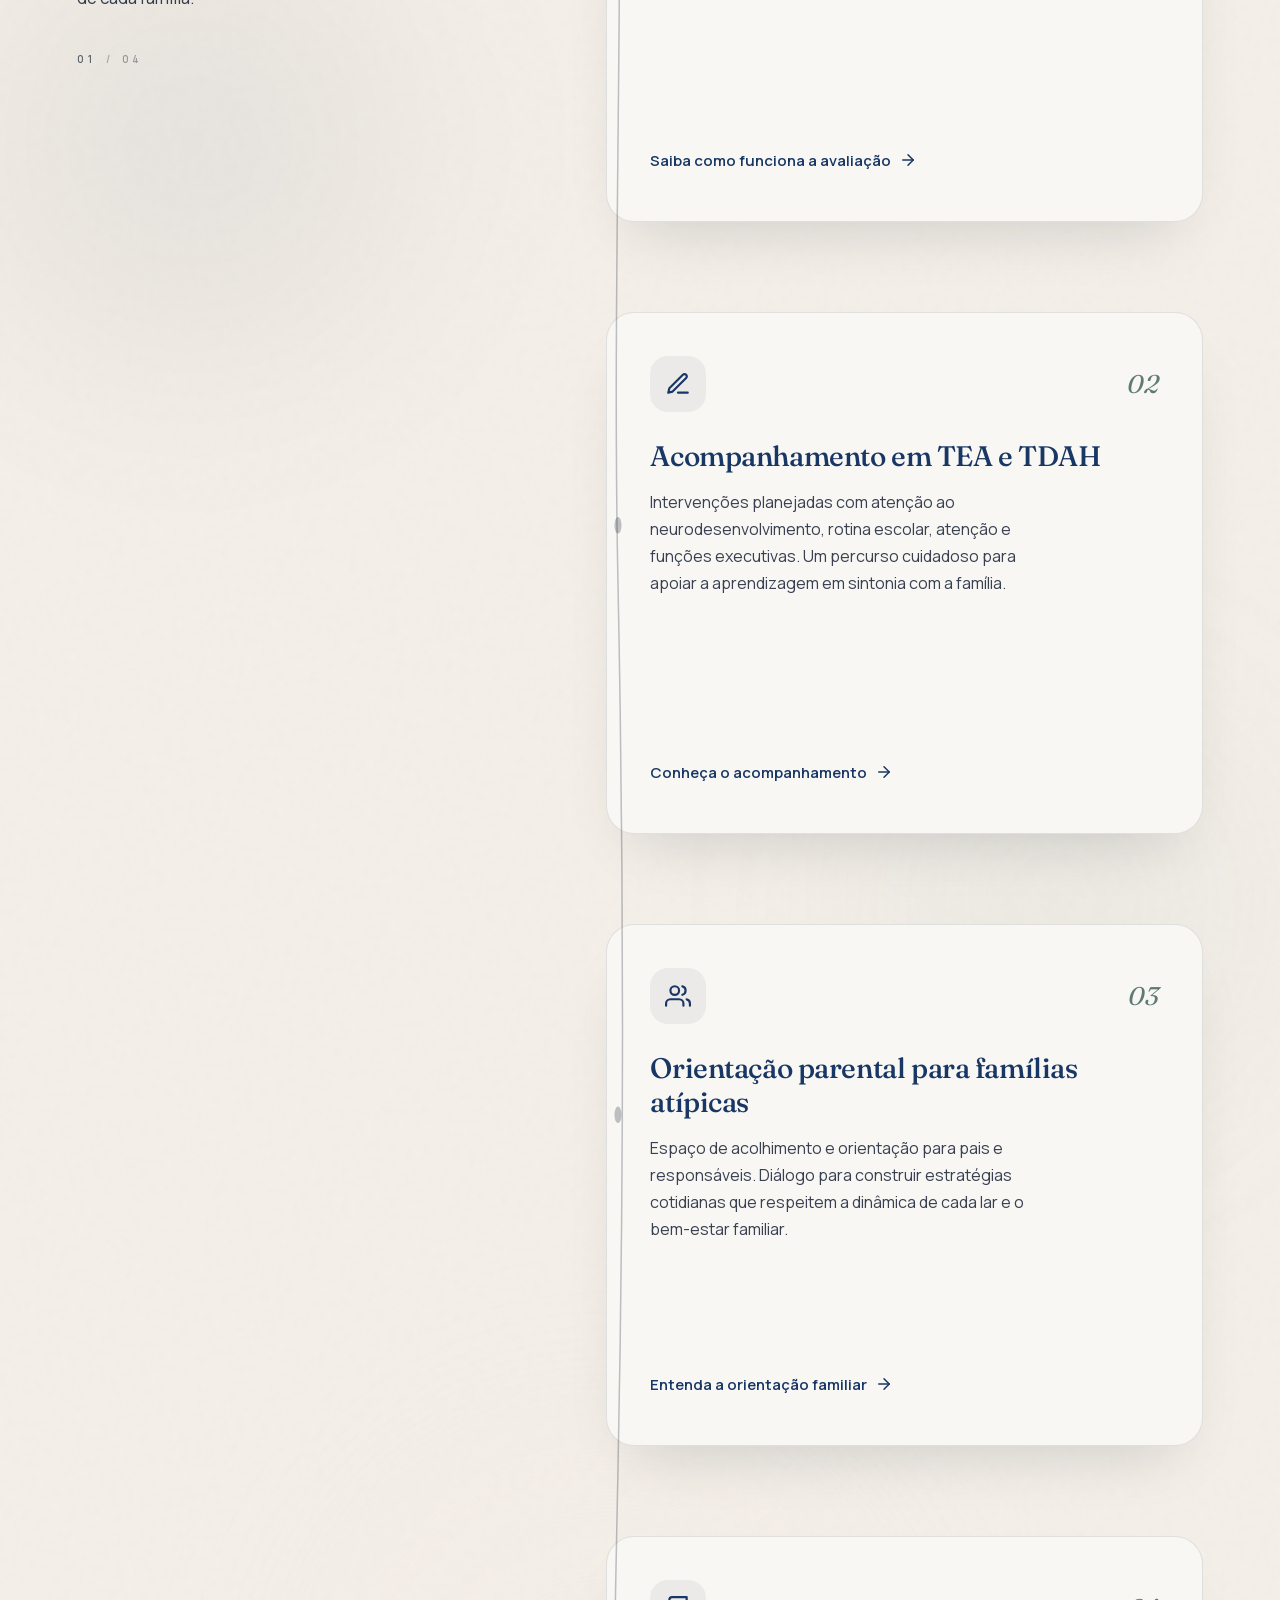
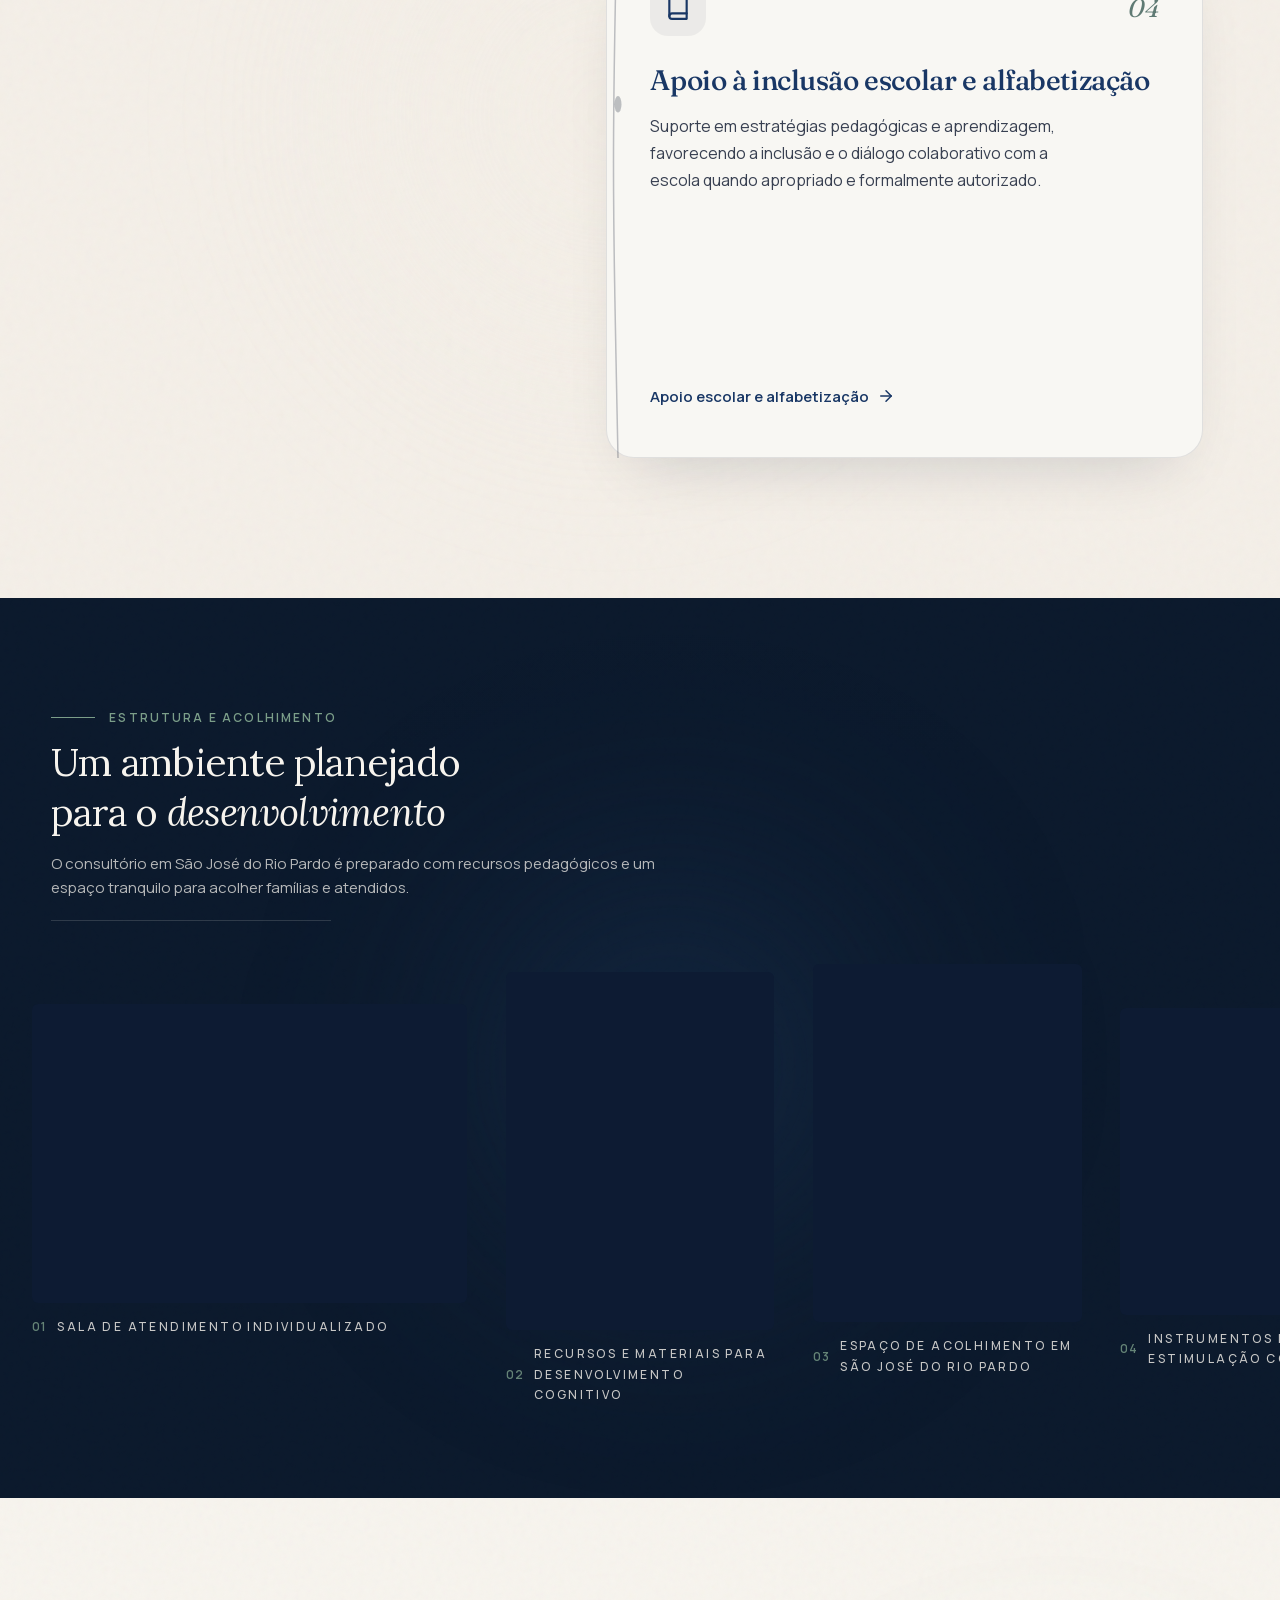
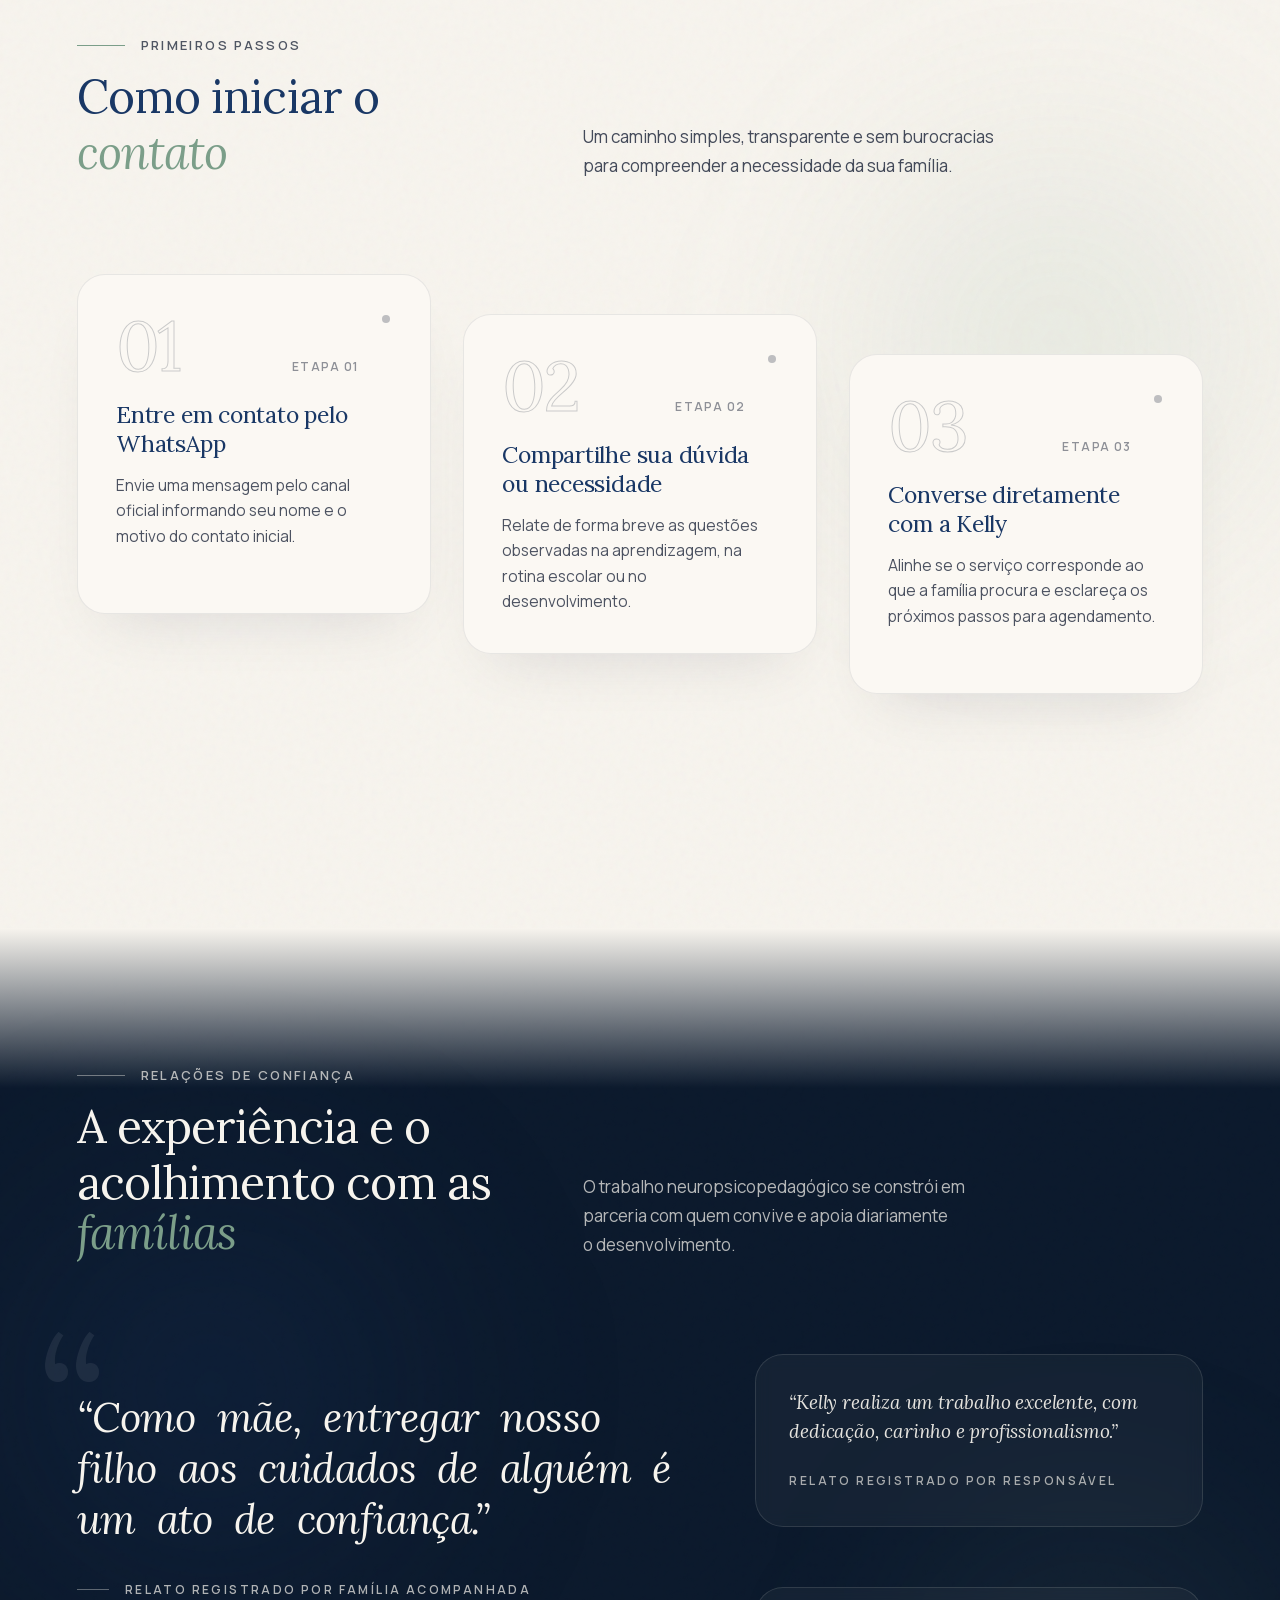
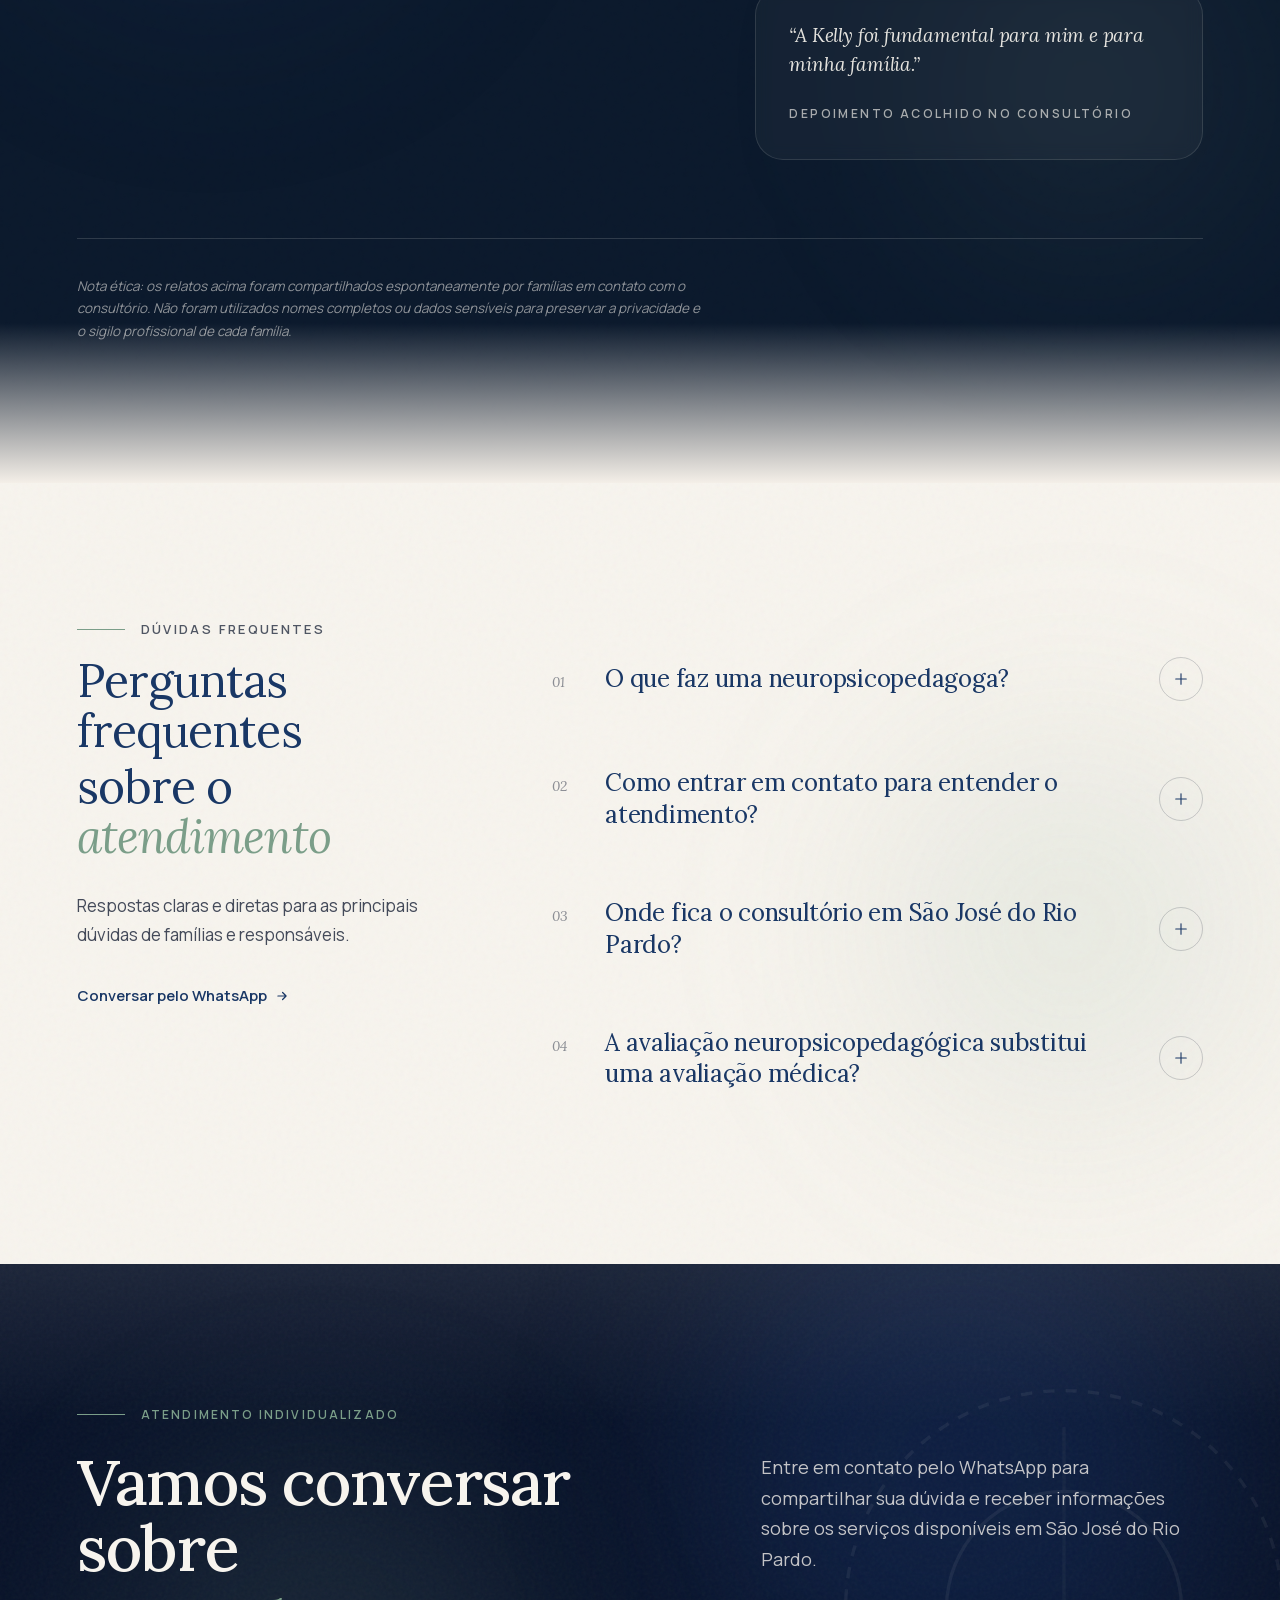
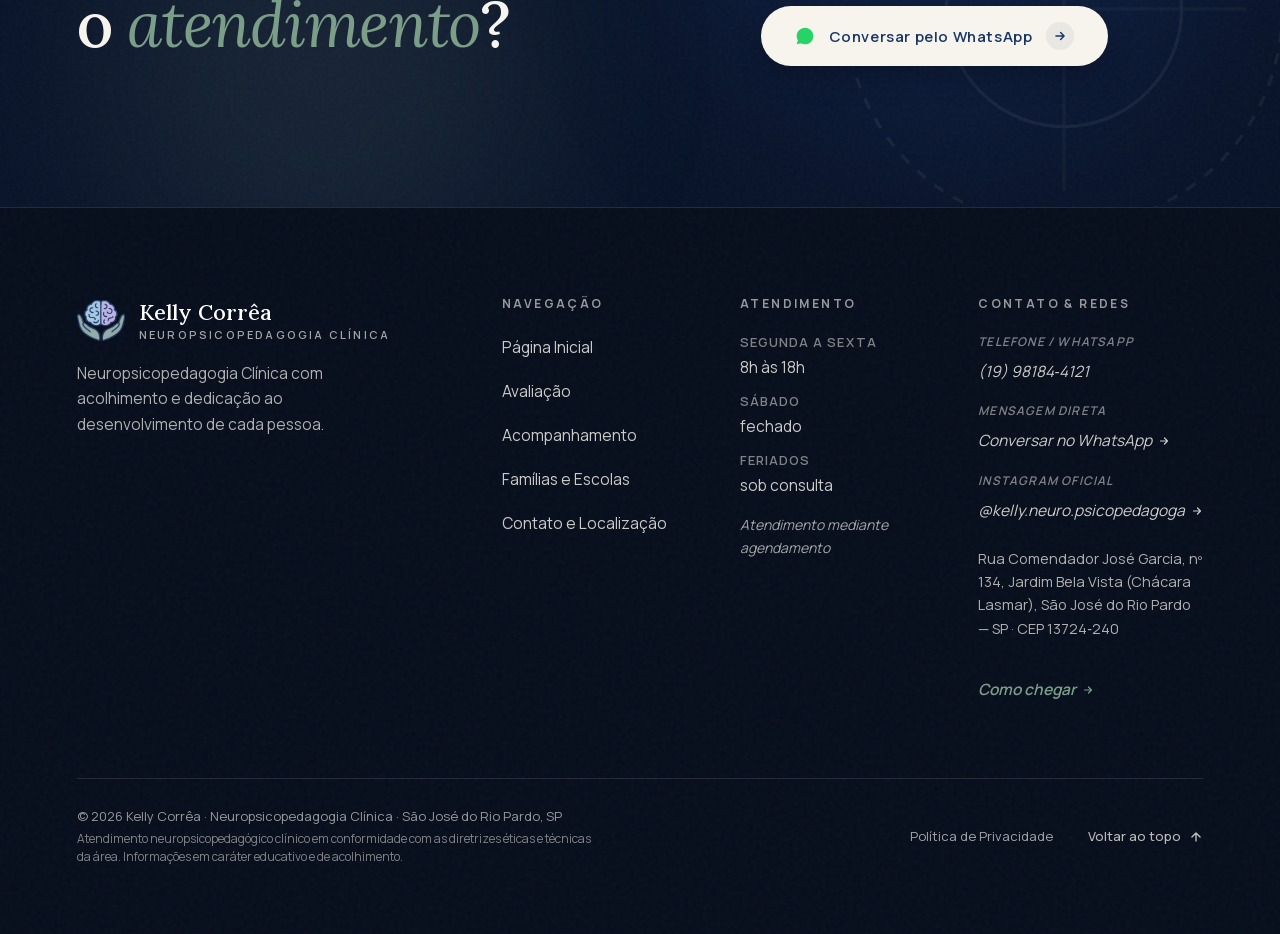
==== commit 0b34e507: "seo: dados estruturados completos, previa social em JPG e llms.txt - JSON-LD em @graph: Professional" ====
--- a/index.html
+++ b/index.html
@@ -15,18 +15,24 @@
   <meta property="og:title" content="Neuropsicopedagoga em São José do Rio Pardo | Kelly Corrêa">
   <meta property="og:description" content="Atendimento neuropsicopedagógico individualizado, com atenção às necessidades relacionadas à aprendizagem e ao desenvolvimento em São José do Rio Pardo, SP.">
   <meta property="og:url" content="https://kellycorreaneuro.com.br/">
-  <meta property="og:image" content="https://kellycorreaneuro.com.br/assets/img/profissionais/kelly-correa-terapeuta-retrato-1.webp">
+  <meta property="og:image" content="https://kellycorreaneuro.com.br/assets/img/kelly-correa-neuropsicopedagoga-og.jpg">
+  <meta property="og:image:type" content="image/jpeg">
+  <meta property="og:image:width" content="1200">
+  <meta property="og:image:height" content="630">
+  <meta property="og:image:alt" content="Kelly Corrêa, neuropsicopedagoga clínica em São José do Rio Pardo (SP)">
   
   <!-- Twitter Card -->
   <meta name="twitter:card" content="summary_large_image">
   <meta name="twitter:title" content="Neuropsicopedagoga em São José do Rio Pardo | Kelly Corrêa">
   <meta name="twitter:description" content="Avaliação e acompanhamento neuropsicopedagógico individualizado em São José do Rio Pardo, SP.">
-  <meta name="twitter:image" content="https://kellycorreaneuro.com.br/assets/img/profissionais/kelly-correa-terapeuta-retrato-1.webp">
+  <meta name="twitter:image" content="https://kellycorreaneuro.com.br/assets/img/kelly-correa-neuropsicopedagoga-og.jpg">
+  <meta name="twitter:image:alt" content="Kelly Corrêa, neuropsicopedagoga clínica em São José do Rio Pardo (SP)">
 
   <!-- Favicons Oficiais -->
   <link rel="icon" href="favicon.ico" sizes="any">
   <link rel="icon" type="image/png" sizes="32x32" href="assets/img/favicons/favicon-32x32.png">
   <link rel="icon" type="image/png" sizes="16x16" href="assets/img/favicons/favicon-16x16.png">
+  <link rel="manifest" href="/site.webmanifest">
   <link rel="apple-touch-icon" sizes="180x180" href="assets/img/favicons/apple-touch-icon.png">
   <meta name="theme-color" content="#193765">
 
@@ -47,44 +53,164 @@
 
   <!-- Schema.org JSON-LD (Entidade Profissional & SEO Local Ético) -->
   <script type="application/ld+json">
-  {
-    "@context": "https://schema.org",
-    "@type": "ProfessionalService",
-    "@id": "https://kellycorreaneuro.com.br/#organization",
-    "name": "Kelly Corrêa — Neuropsicopedagoga",
-    "alternateName": "Kelly Aparecida Pacheco Corrêa Paulino",
-    "description": "Atendimento neuropsicopedagógico clínico individualizado em São José do Rio Pardo, SP. Avaliação neuropsicopedagógica, acompanhamento em TEA e TDAH, orientação parental e apoio à inclusão escolar.",
-    "telephone": "+55-19-98184-4121",
-    "url": "https://kellycorreaneuro.com.br/",
-    "logo": "https://kellycorreaneuro.com.br/assets/img/logos/logo-kelly-correa-principal.png",
-    "image": "https://kellycorreaneuro.com.br/assets/img/profissionais/kelly-correa-terapeuta-retrato-1.webp",
-    "address": {
-      "@type": "PostalAddress",
-      "streetAddress": "Rua Comendador José Garcia, nº 134, Jardim Bela Vista (Chácara Lasmar)",
-      "addressLocality": "São José do Rio Pardo",
-      "addressRegion": "SP",
-      "postalCode": "13724-240",
-      "addressCountry": "BR"
+{
+  "@context": "https://schema.org",
+  "@graph": [
+    {
+      "@type": "ProfessionalService",
+      "@id": "https://kellycorreaneuro.com.br/#organization",
+      "name": "Kelly Corrêa — Neuropsicopedagoga",
+      "alternateName": "Kelly Aparecida Pacheco Corrêa Paulino",
+      "description": "Atendimento neuropsicopedagógico clínico individualizado em São José do Rio Pardo, SP. Avaliação neuropsicopedagógica, acompanhamento em TEA e TDAH, orientação parental e apoio à inclusão escolar.",
+      "telephone": "+55-19-98184-4121",
+      "url": "https://kellycorreaneuro.com.br/",
+      "logo": "https://kellycorreaneuro.com.br/assets/img/logos/logo-kelly-correa-principal.png",
+      "image": "https://kellycorreaneuro.com.br/assets/img/profissionais/kelly-correa-terapeuta-retrato-1.webp",
+      "address": {
+        "@type": "PostalAddress",
+        "streetAddress": "Rua Comendador José Garcia, nº 134, Jardim Bela Vista (Chácara Lasmar)",
+        "addressLocality": "São José do Rio Pardo",
+        "addressRegion": "SP",
+        "postalCode": "13724-240",
+        "addressCountry": "BR"
+      },
+      "hasMap": "https://maps.google.com/?q=Rua+Comendador+Jos%C3%A9+Garcia,+134,+Jardim+Bela+Vista,+S%C3%A3o+Jos%C3%A9+do+Rio+Pardo+-+SP",
+      "geo": {
+        "@type": "GeoCoordinates",
+        "latitude": -21.5971,
+        "longitude": -46.8928
+      },
+      "openingHoursSpecification": [
+        {
+          "@type": "OpeningHoursSpecification",
+          "dayOfWeek": [
+            "Monday",
+            "Tuesday",
+            "Wednesday",
+            "Thursday",
+            "Friday"
+          ],
+          "opens": "08:00",
+          "closes": "18:00"
+        }
+      ],
+      "sameAs": [
+        "https://www.instagram.com/kelly.neuro.psicopedagoga/"
+      ],
+      "priceRange": "$$",
+      "areaServed": [
+        {
+          "@type": "City",
+          "name": "São José do Rio Pardo",
+          "containedInPlace": {
+            "@type": "State",
+            "name": "São Paulo"
+          }
+        }
+      ],
+      "founder": {
+        "@id": "https://kellycorreaneuro.com.br/#kelly"
+      },
+      "knowsAbout": [
+        "Neuropsicopedagogia",
+        "Avaliação neuropsicopedagógica",
+        "Dificuldades de aprendizagem",
+        "TEA",
+        "TDAH",
+        "Orientação parental",
+        "Inclusão escolar"
+      ],
+      "hasOfferCatalog": {
+        "@type": "OfferCatalog",
+        "name": "Atendimentos",
+        "itemListElement": [
+          {
+            "@type": "Offer",
+            "itemOffered": {
+              "@id": "https://kellycorreaneuro.com.br/avaliacao-neuropsicopedagogica#service"
+            }
+          },
+          {
+            "@type": "Offer",
+            "itemOffered": {
+              "@id": "https://kellycorreaneuro.com.br/acompanhamento-neuropsicopedagogico#service"
+            }
+          },
+          {
+            "@type": "Offer",
+            "itemOffered": {
+              "@id": "https://kellycorreaneuro.com.br/orientacao-parental-inclusao-escolar#service"
+            }
+          }
+        ]
+      }
     },
-    "hasMap": "https://maps.google.com/?q=Rua+Comendador+Jos%C3%A9+Garcia,+134,+Jardim+Bela+Vista,+S%C3%A3o+Jos%C3%A9+do+Rio+Pardo+-+SP",
-    "geo": {
-      "@type": "GeoCoordinates",
-      "latitude": -21.5971,
-      "longitude": -46.8928
+    {
+      "@type": "Person",
+      "@id": "https://kellycorreaneuro.com.br/#kelly",
+      "name": "Kelly Corrêa",
+      "alternateName": "Kelly Aparecida Pacheco Corrêa Paulino",
+      "jobTitle": "Neuropsicopedagoga clínica",
+      "image": "https://kellycorreaneuro.com.br/assets/img/profissionais/kelly-correa-terapeuta-retrato-1.webp",
+      "url": "https://kellycorreaneuro.com.br/",
+      "worksFor": {
+        "@id": "https://kellycorreaneuro.com.br/#organization"
+      },
+      "sameAs": [
+        "https://www.instagram.com/kelly.neuro.psicopedagoga/"
+      ]
     },
-    "openingHoursSpecification": [
-      {
-        "@type": "OpeningHoursSpecification",
-        "dayOfWeek": ["Monday", "Tuesday", "Wednesday", "Thursday", "Friday"],
-        "opens": "08:00",
-        "closes": "18:00"
+    {
+      "@type": "WebSite",
+      "@id": "https://kellycorreaneuro.com.br/#website",
+      "url": "https://kellycorreaneuro.com.br/",
+      "name": "Kelly Corrêa — Neuropsicopedagogia Clínica",
+      "inLanguage": "pt-BR",
+      "publisher": {
+        "@id": "https://kellycorreaneuro.com.br/#organization"
       }
-    ],
-    "sameAs": [
-      "https://www.instagram.com/kelly.neuro.psicopedagoga/"
-    ],
-    "priceRange": "$$"
-  }
+    },
+    {
+      "@type": "FAQPage",
+      "@id": "https://kellycorreaneuro.com.br/#faq",
+      "url": "https://kellycorreaneuro.com.br/",
+      "mainEntity": [
+        {
+          "@type": "Question",
+          "name": "O que faz uma neuropsicopedagoga?",
+          "acceptedAnswer": {
+            "@type": "Answer",
+            "text": "A neuropsicopedagoga é a profissional dedicada a compreender como o cérebro aprende, integrando conhecimentos das neurociências aplicadas à educação e à pedagogia. Ela avalia e intervém nos processos de aprendizagem e desenvolvimento, auxiliando na identificação de barreiras cognitivas e na construção de estratégias para o desenvolvimento de habilidades educacionais."
+          }
+        },
+        {
+          "@type": "Question",
+          "name": "Como entrar em contato para entender o atendimento?",
+          "acceptedAnswer": {
+            "@type": "Answer",
+            "text": "O primeiro contato é realizado diretamente pelo WhatsApp no número (19) 98184-4121. Nele, a família compartilha suas dúvidas ou necessidades, e a Kelly informa a disponibilidade e as orientações necessárias para os próximos passos."
+          }
+        },
+        {
+          "@type": "Question",
+          "name": "Onde fica o consultório em São José do Rio Pardo?",
+          "acceptedAnswer": {
+            "@type": "Answer",
+            "text": "O consultório está localizado na Rua Comendador José Garcia, nº 134, Jardim Bela Vista (Chácara Lasmar), São José do Rio Pardo — SP, CEP 13724-240. Os atendimentos ocorrem mediante agendamento prévio."
+          }
+        },
+        {
+          "@type": "Question",
+          "name": "A avaliação neuropsicopedagógica substitui uma avaliação médica?",
+          "acceptedAnswer": {
+            "@type": "Answer",
+            "text": "Não. A avaliação neuropsicopedagógica investiga aspectos pedagógicos e cognitivos relacionados à aprendizagem. Ela não substitui diagnósticos clínicos, avaliações médicas (como neuropediatria ou psiquiatria infantil) nem a atuação de outras especialidades de saúde, podendo atuar de forma complementar no diálogo interdisciplinar."
+          }
+        }
+      ]
+    }
+  ]
+}
   </script>
 </head>
 <body>
